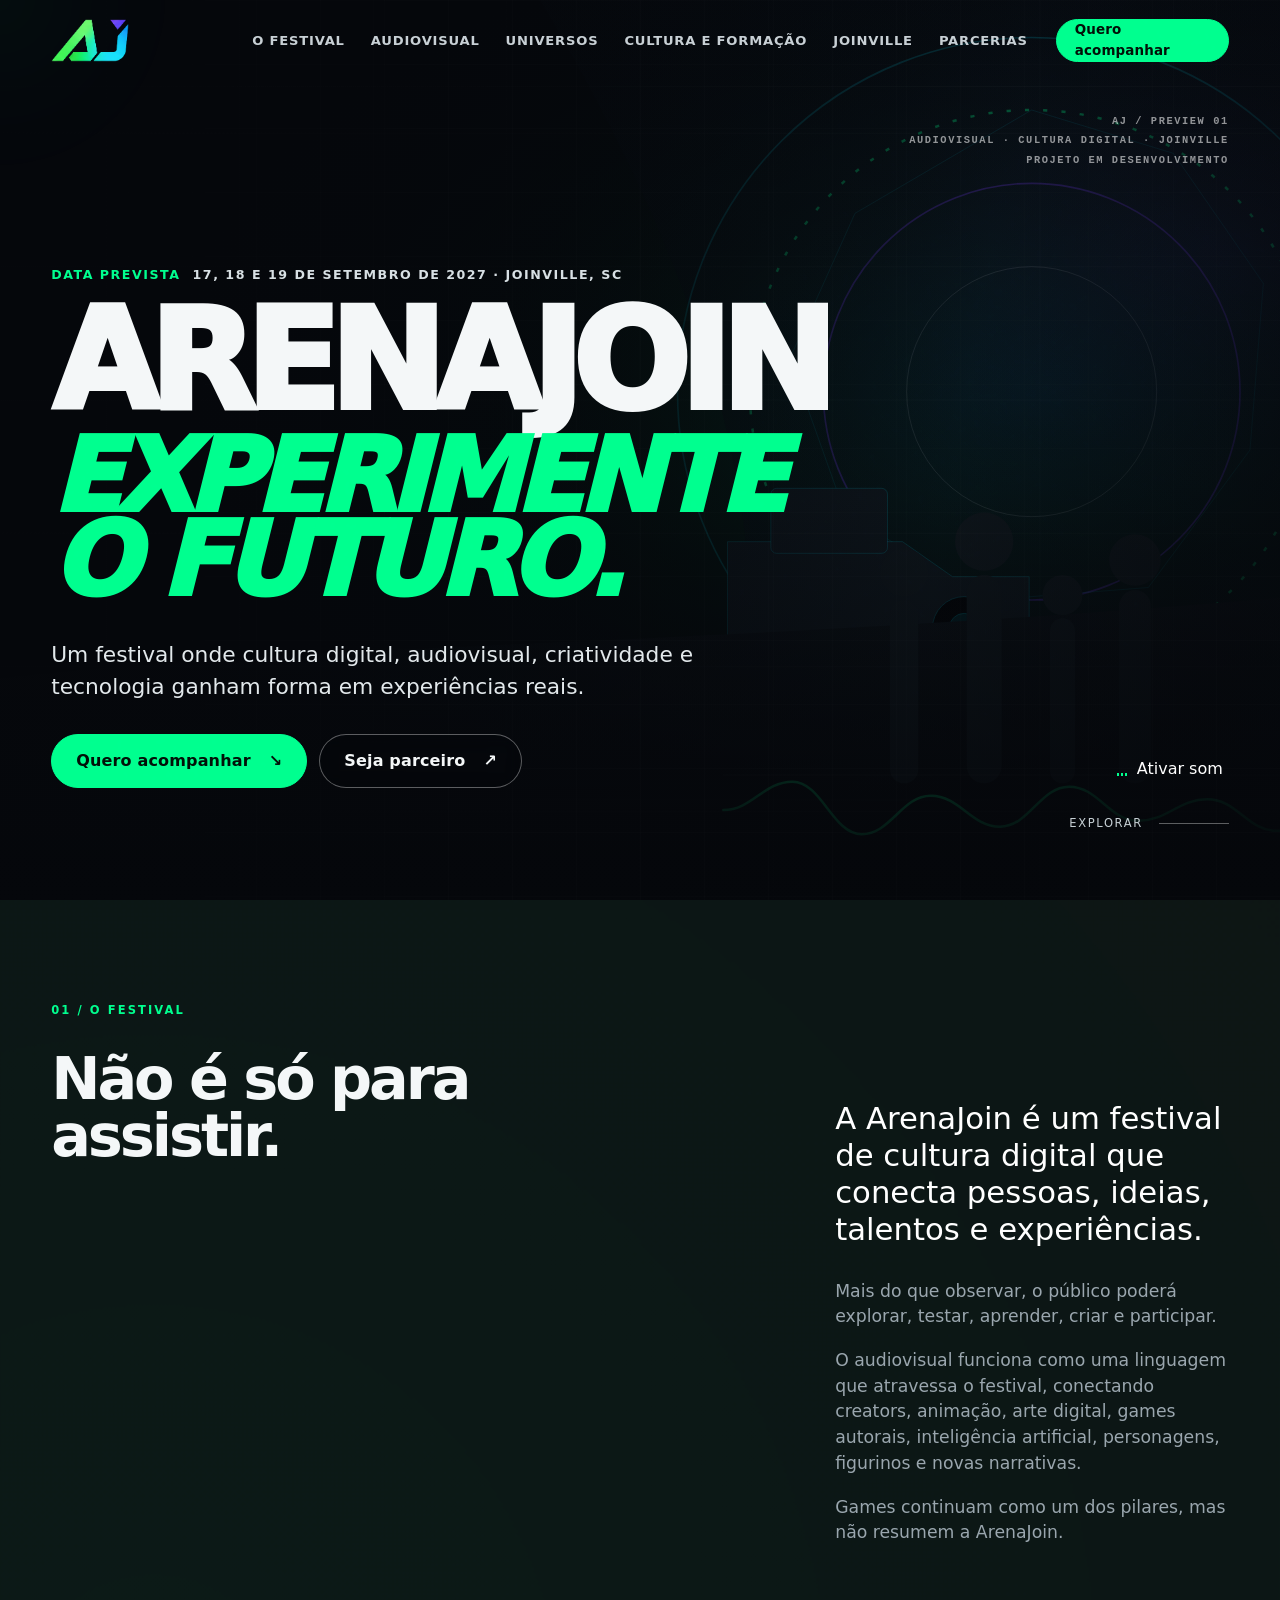
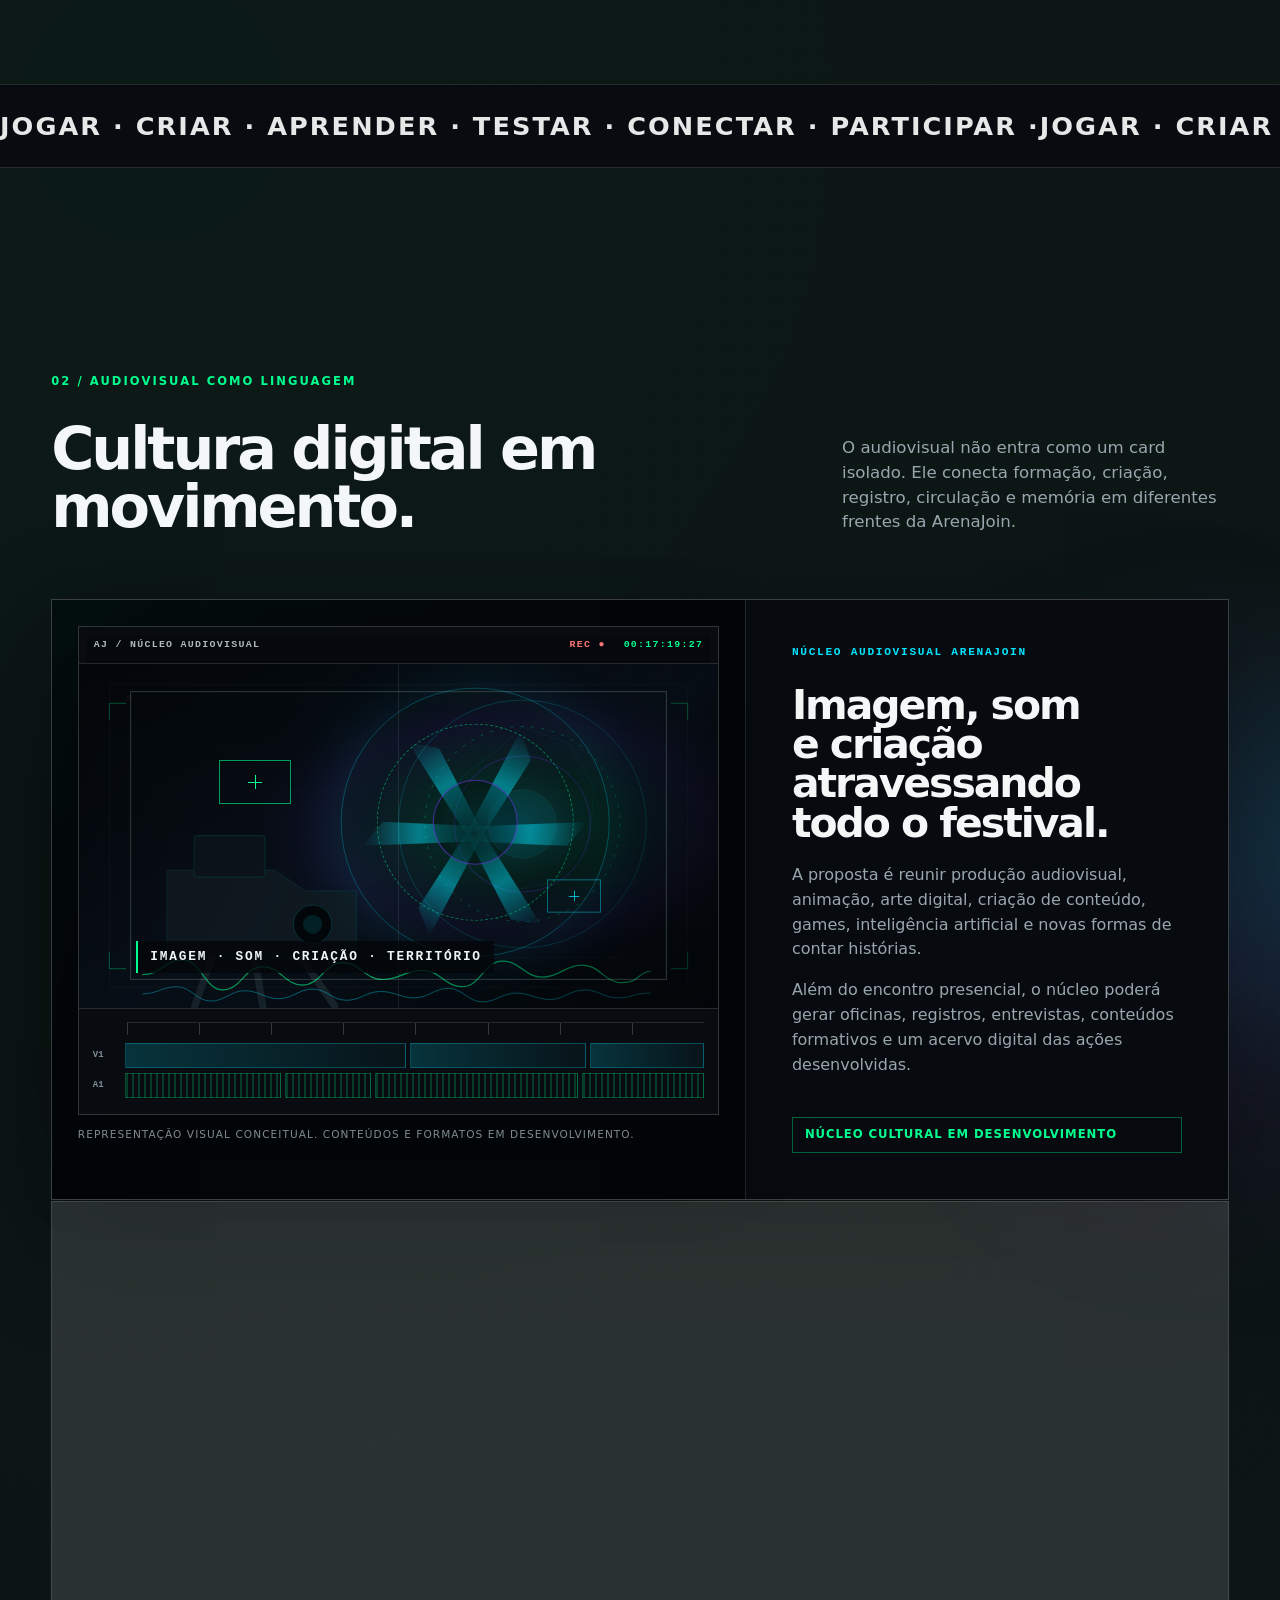
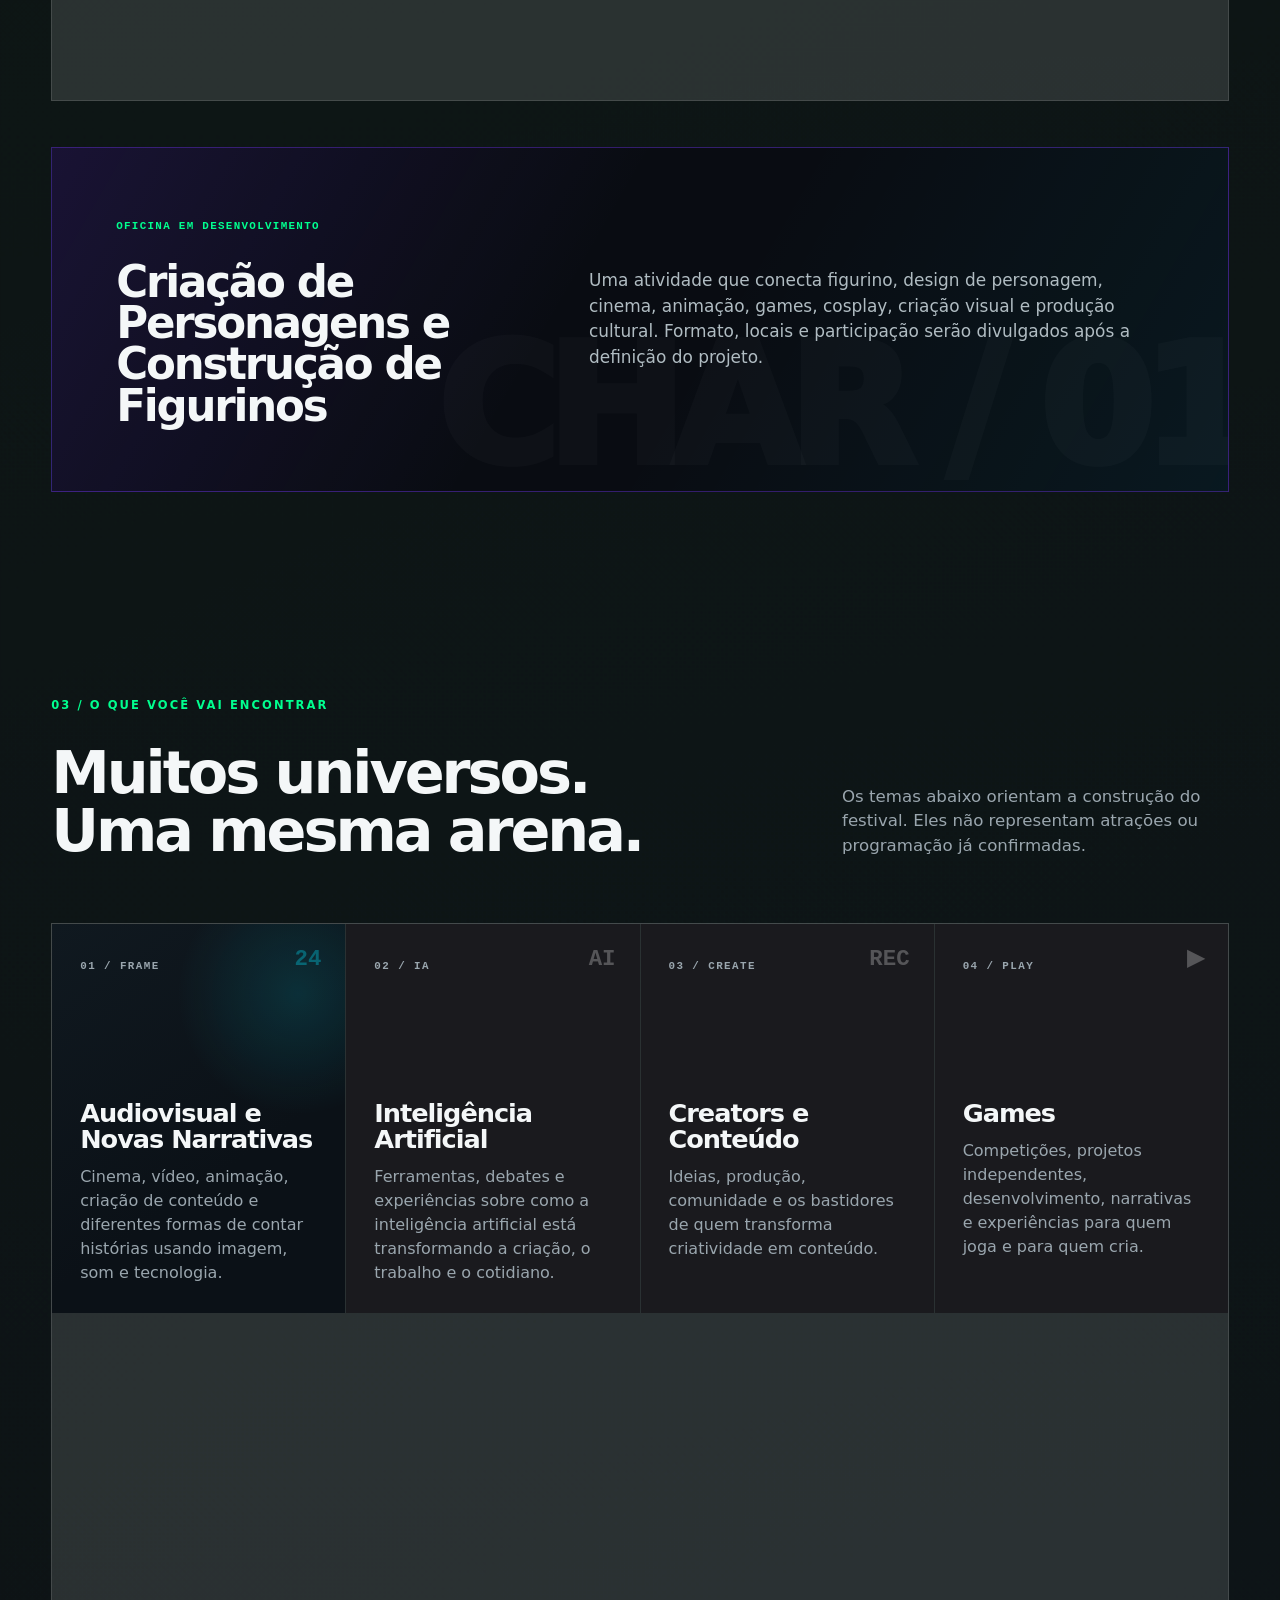
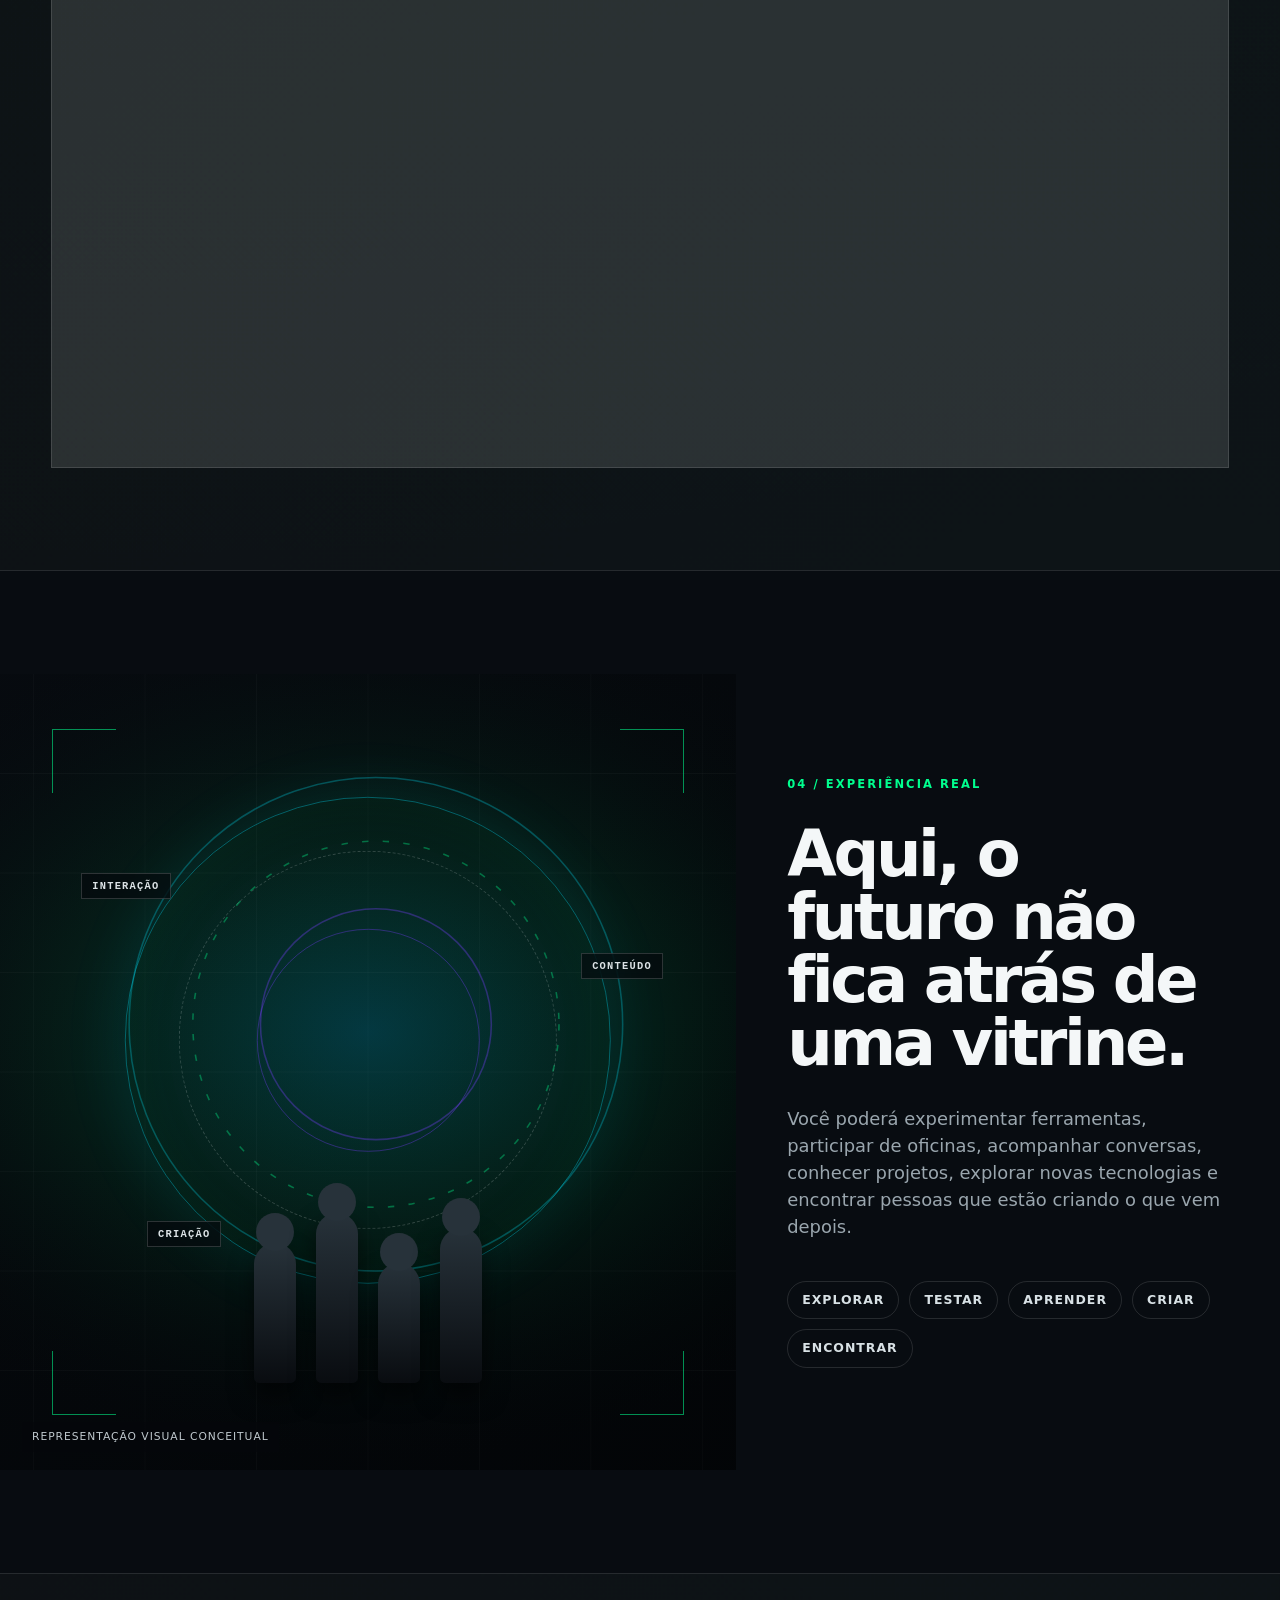
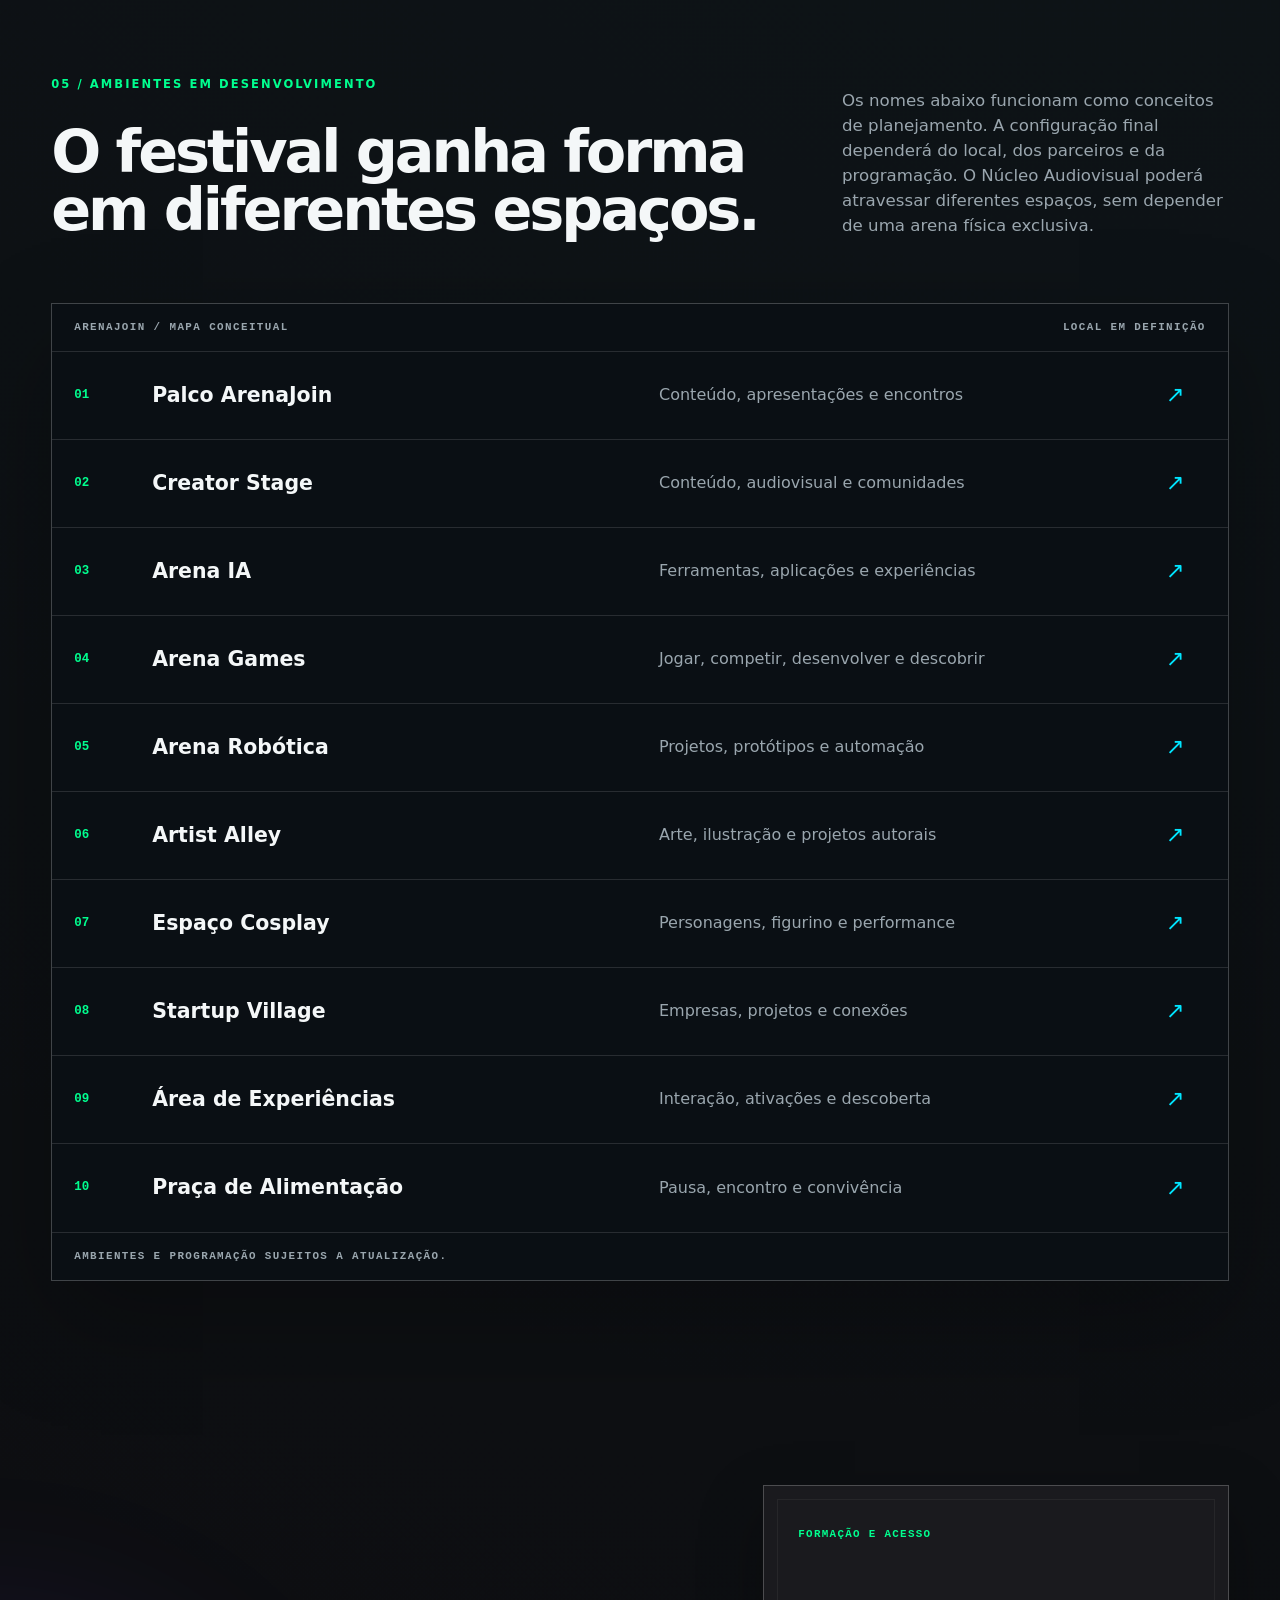
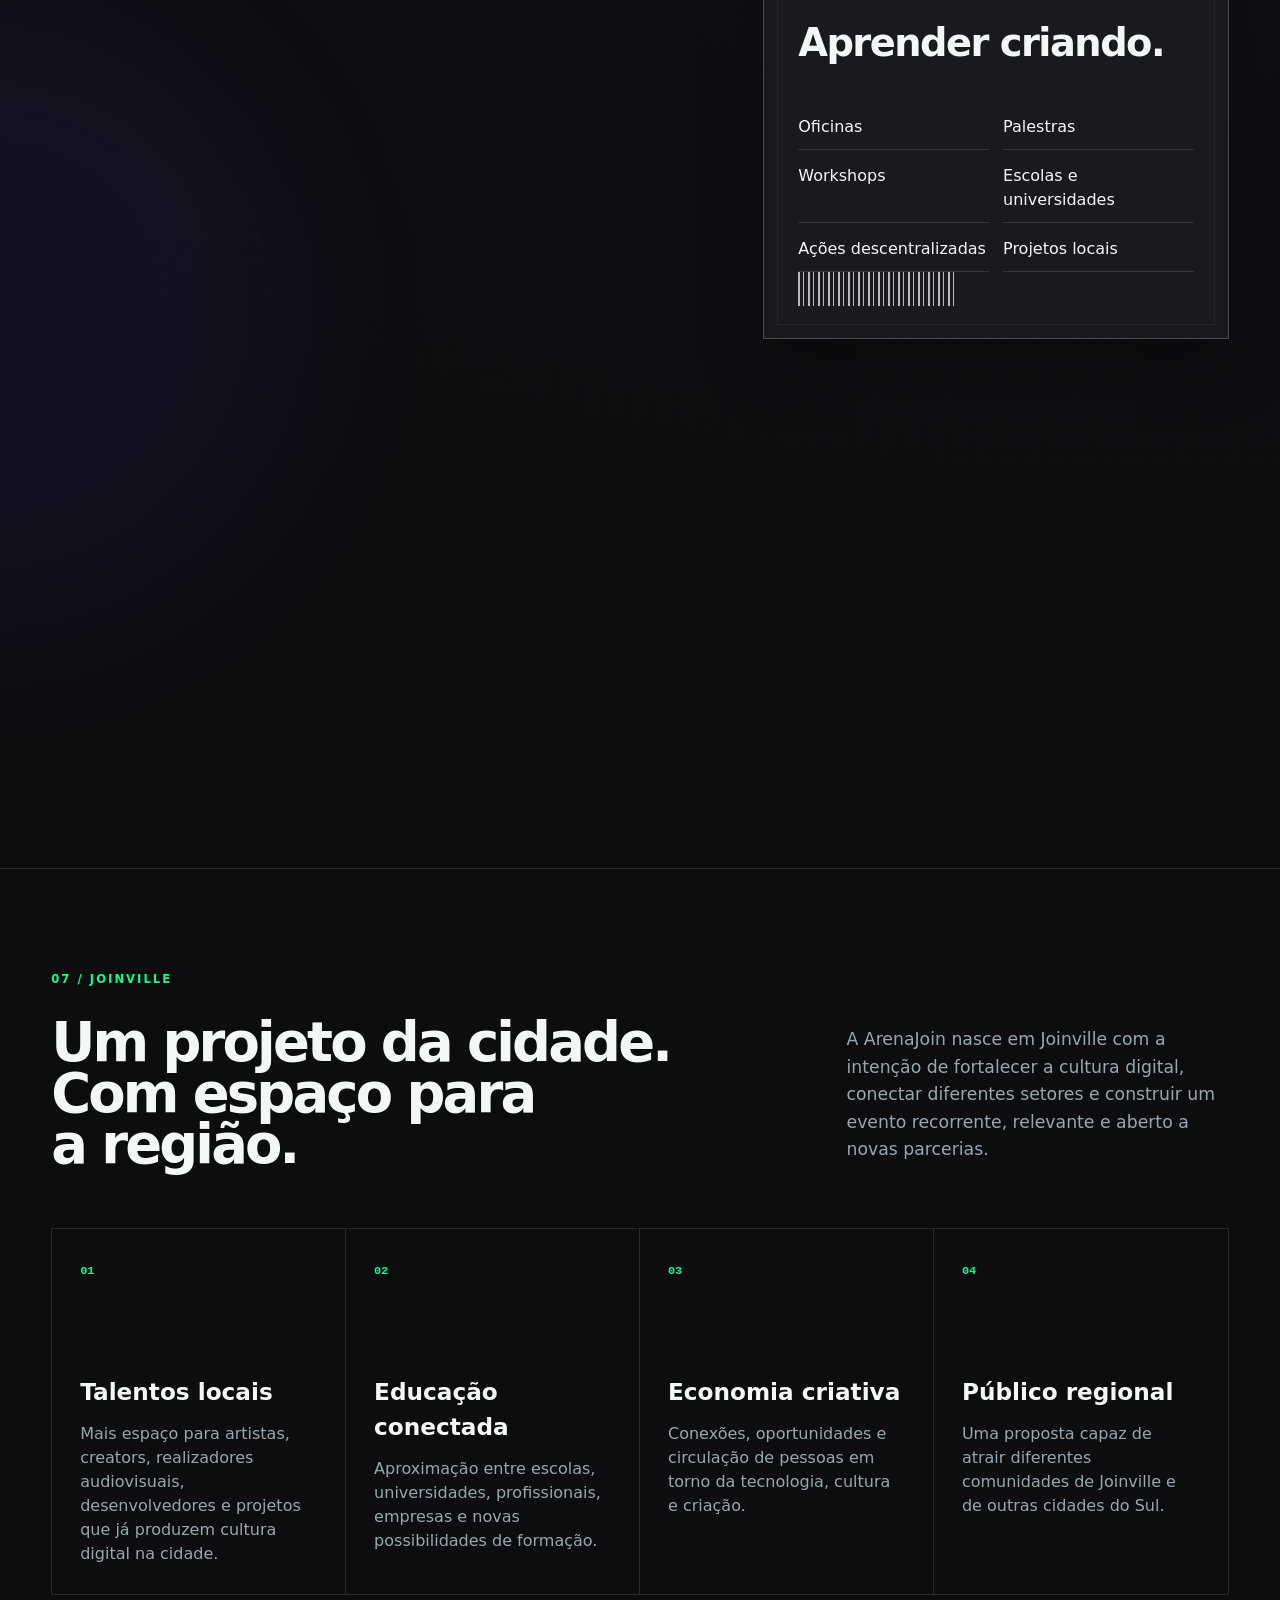
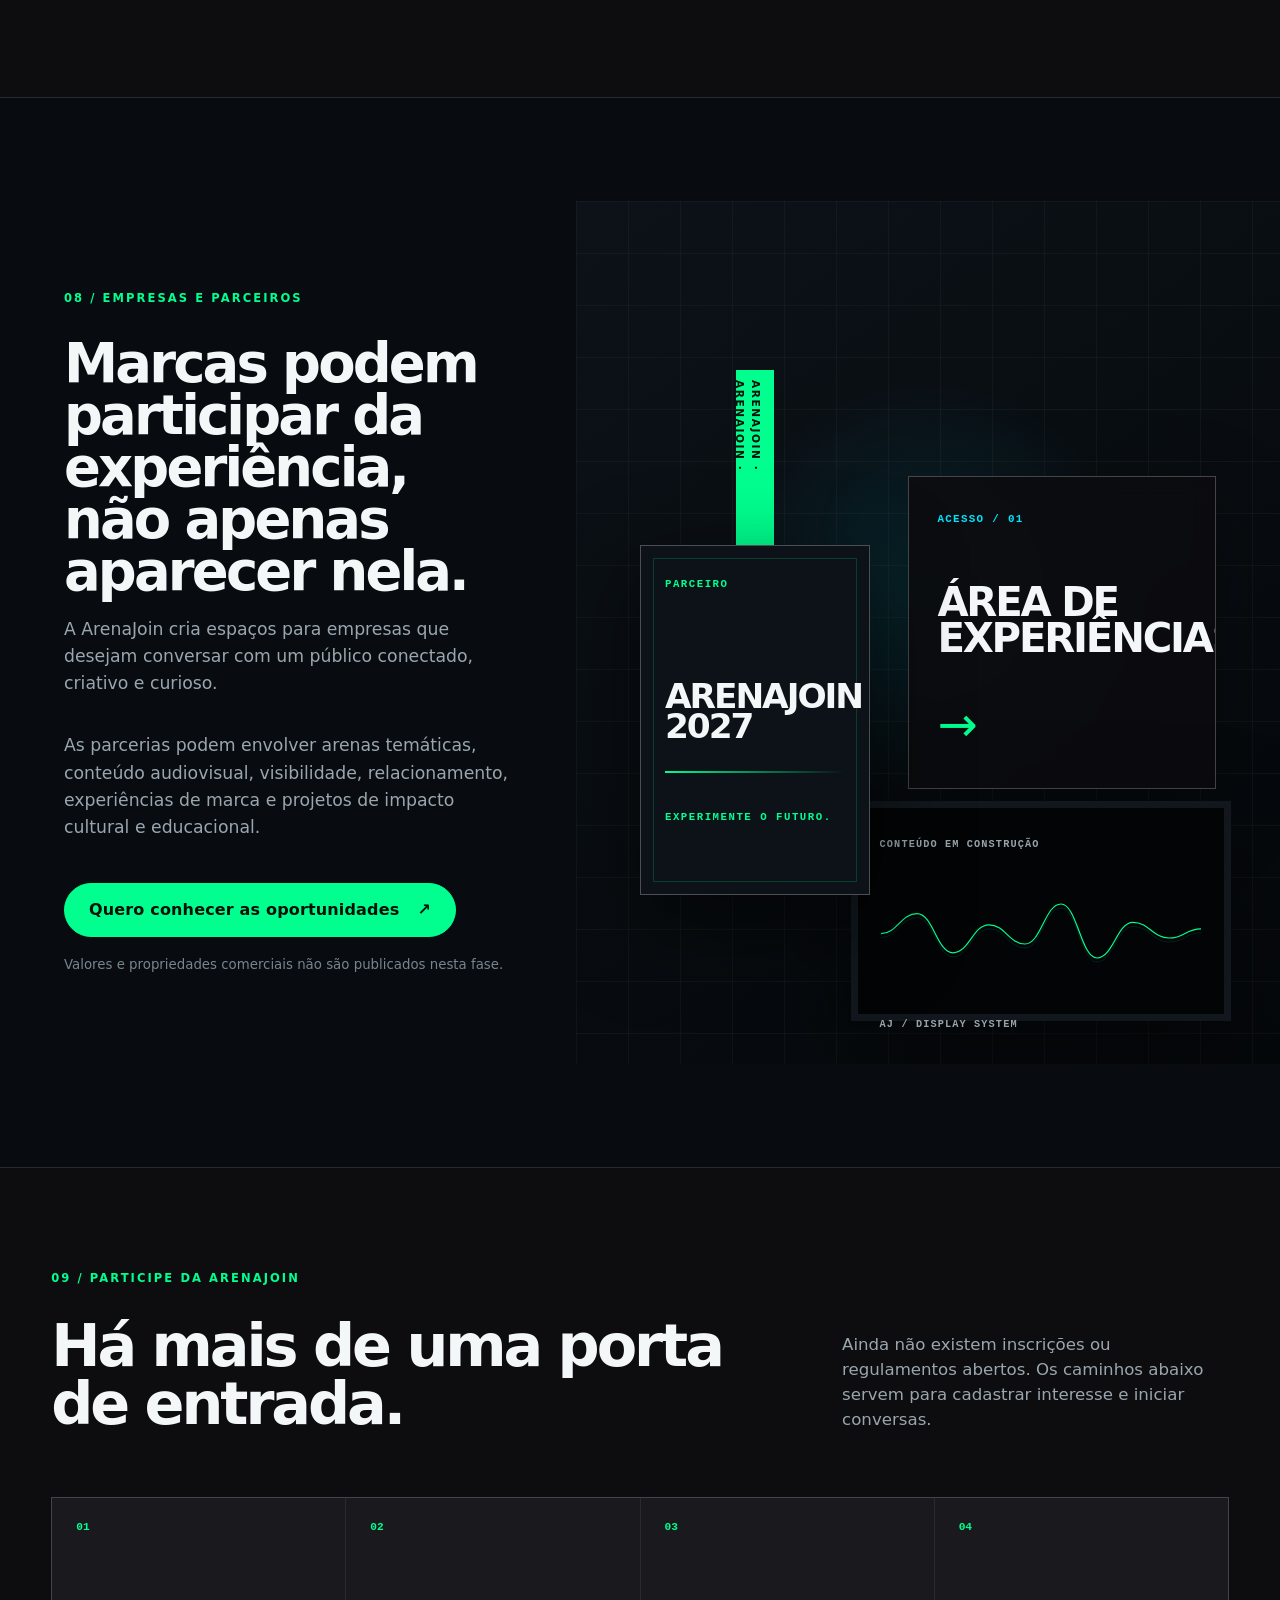
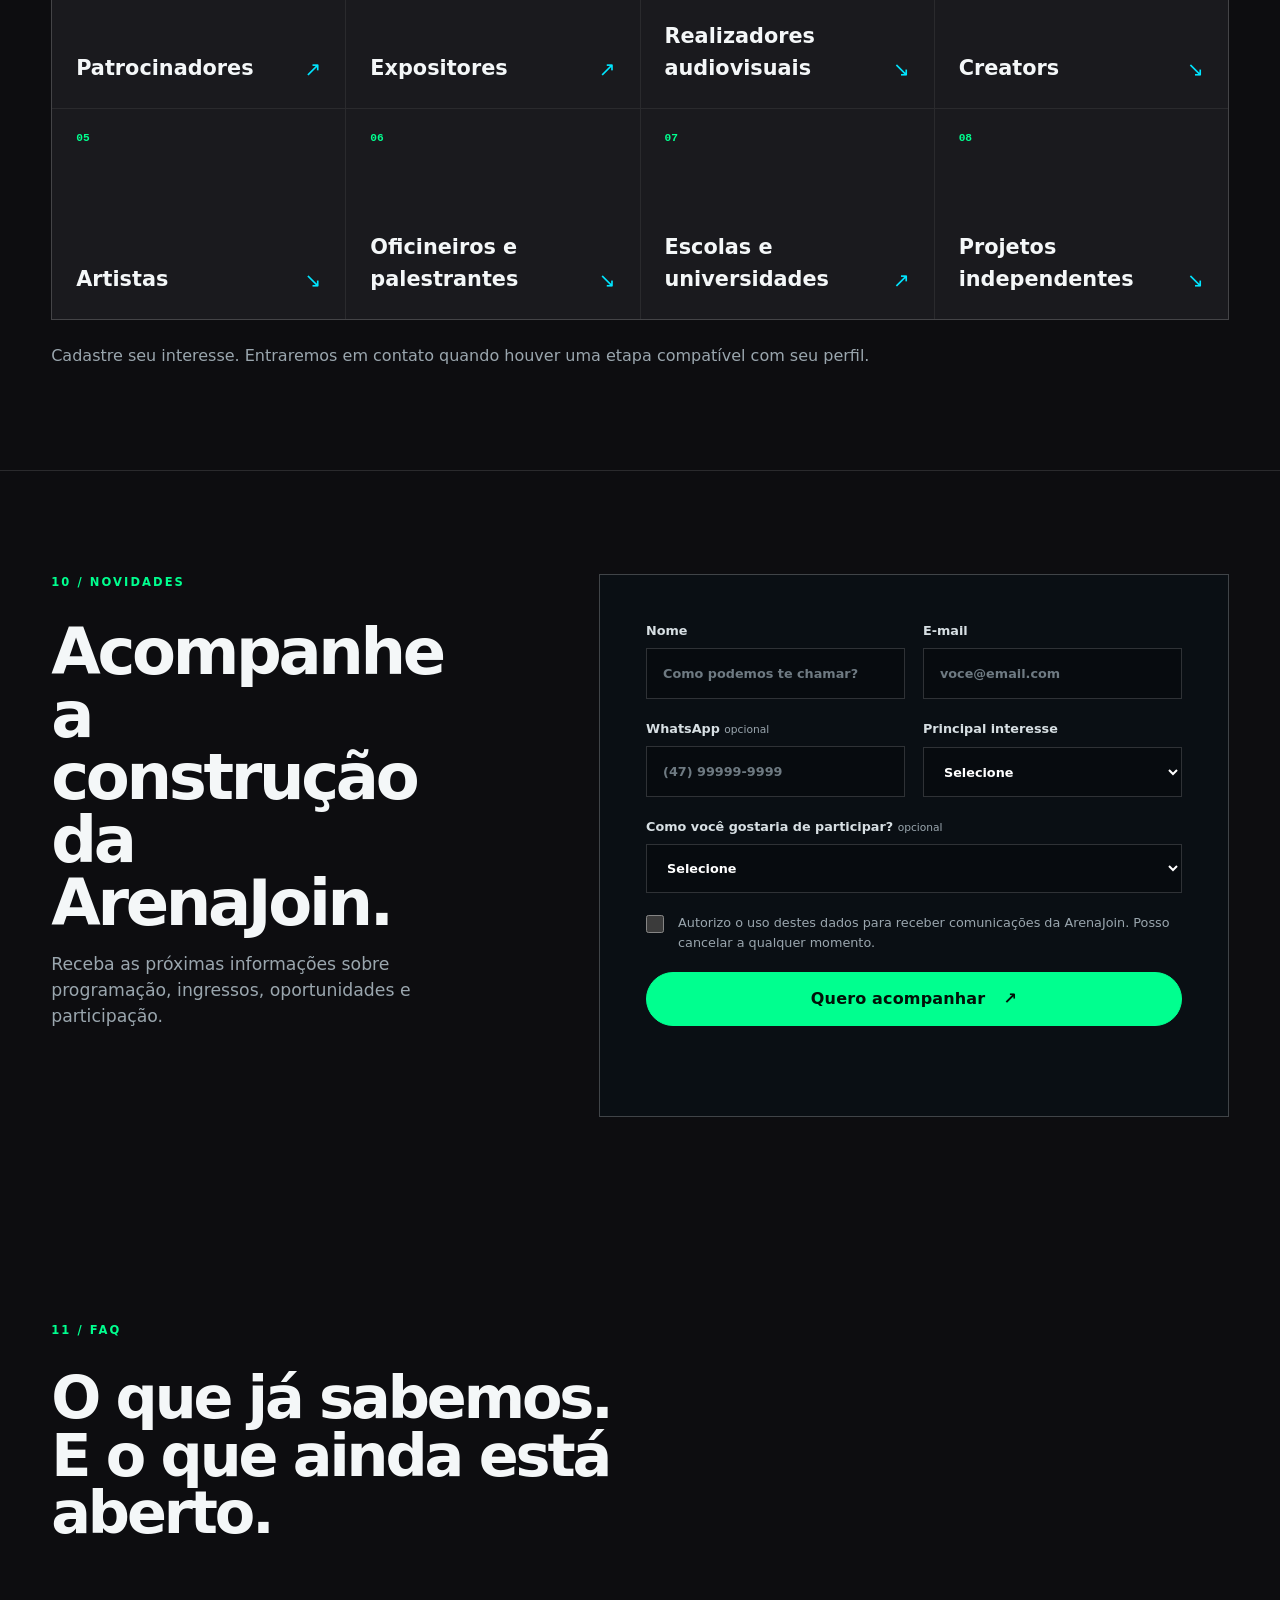
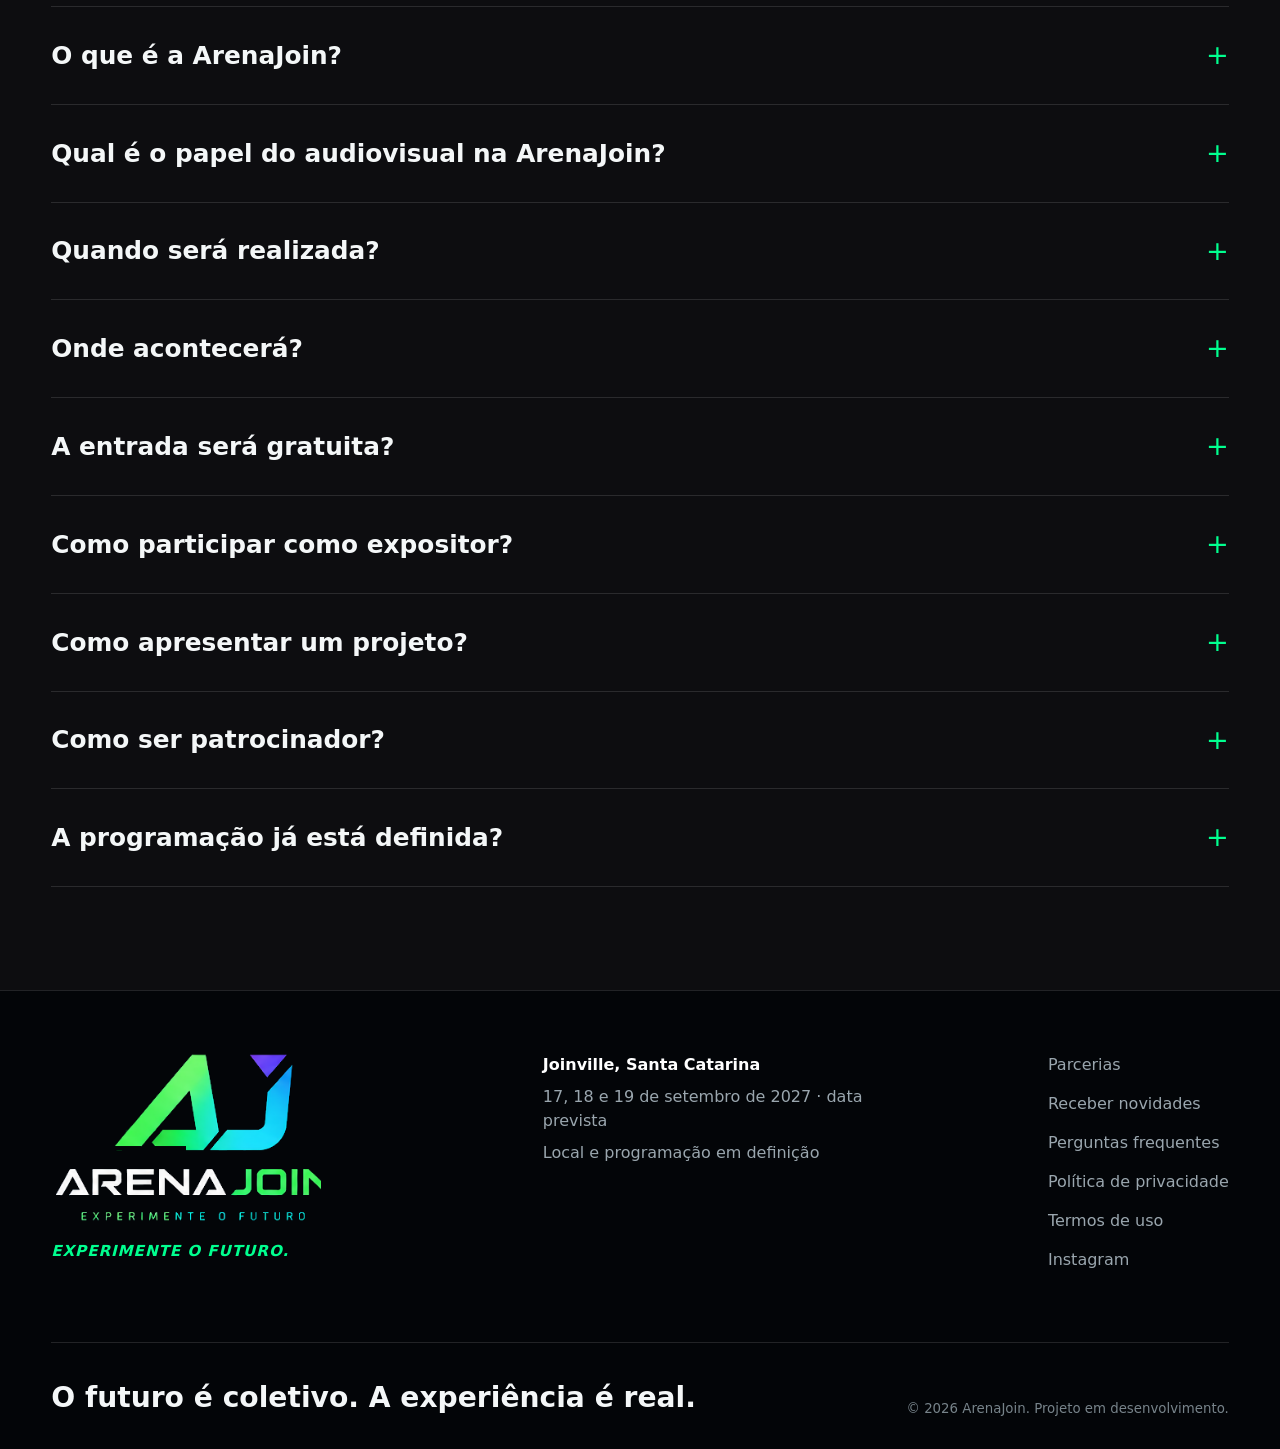
==== index.html @ 499eef9b "Add files via upload" ====
<!doctype html>
<html lang="pt-BR" class="no-js">
<head>
  <meta charset="utf-8" />
  <meta name="viewport" content="width=device-width, initial-scale=1" />
  <meta name="theme-color" content="#05070b" />
  <meta name="color-scheme" content="dark" />
  <meta name="robots" content="index,follow,max-image-preview:large" />

  <title>ArenaJoin 2027 | Cultura digital e audiovisual em Joinville</title>
  <meta name="description" content="ArenaJoin: festival de cultura digital e audiovisual em desenvolvimento para setembro de 2027, em Joinville. Criação, tecnologia, games, creators, formação e experiências reais." />
  <meta name="keywords" content="ArenaJoin, Arena Joinville, festival de tecnologia Joinville, festival de cultura digital, evento de games Joinville, inteligência artificial Joinville, evento de creators, audiovisual Joinville, cosplay Joinville, inovação Joinville, eventos 2027 Joinville" />
  <link rel="canonical" href="https://arenajoin.com.br/" />

  <meta property="og:type" content="website" />
  <meta property="og:locale" content="pt_BR" />
  <meta property="og:title" content="ArenaJoin 2027 | Experimente o futuro." />
  <meta property="og:description" content="Um festival onde cultura digital, audiovisual, criatividade e tecnologia ganham forma em experiências reais. Primeira edição em desenvolvimento para Joinville." />
  <meta property="og:url" content="https://arenajoin.com.br/" />
  <meta property="og:image" content="https://arenajoin.com.br/assets/og-image.svg" />
  <meta property="og:image:alt" content="ArenaJoin. Experimente o futuro." />
  <meta name="twitter:card" content="summary_large_image" />

  <link rel="icon" href="assets/simbolo-aj.png" type="image/svg+xml" />
  <link rel="manifest" href="manifest.webmanifest" />
  <link rel="preload" href="assets/hero-poster.svg" as="image" type="image/svg+xml" />
  <link rel="stylesheet" href="styles.css" />

  <script type="application/ld+json">
  {
    "@context": "https://schema.org",
    "@type": "WebSite",
    "name": "ArenaJoin",
    "url": "https://arenajoin.com.br/",
    "description": "Festival de cultura digital e audiovisual em desenvolvimento para Joinville, Santa Catarina.",
    "inLanguage": "pt-BR"
  }
  </script>
</head>
<body>
  <a class="skip-link" href="#conteudo">Pular para o conteúdo</a>
  <div class="page-progress" aria-hidden="true"><span></span></div>
  <div class="site-grain" aria-hidden="true"></div>
  <div class="cursor-light" aria-hidden="true"></div>

  <header class="site-header" id="topo">
    <a class="brand" href="#inicio" aria-label="ArenaJoin, início">
      <img src="assets/simbolo-aj-transparent.png" width="78" height="48" alt="ArenaJoin" />
    </a>

    <button class="menu-toggle" type="button" aria-expanded="false" aria-controls="menu-principal">
      <span class="sr-only">Abrir menu</span>
      <i></i><i></i>
    </button>

    <nav class="main-nav" id="menu-principal" aria-label="Navegação principal">
      <a href="#festival">O festival</a>
      <a href="#audiovisual">Audiovisual</a>
      <a href="#universos">Universos</a>
      <a href="#cultura">Cultura e formação</a>
      <a href="#impacto">Joinville</a>
      <a href="#parcerias">Parcerias</a>
    </nav>

    <a class="button button--compact header-cta" href="#novidades">Quero acompanhar</a>
  </header>

  <main id="conteudo">
    <section class="hero" id="inicio" aria-labelledby="hero-title">
      <div class="hero-media" aria-hidden="true">
        <video class="hero-video" muted loop playsinline preload="metadata" poster="assets/hero-poster.svg" data-optional-media>
          <source src="assets/media/hero-loop.webm" type="video/webm" />
          <source src="assets/media/hero-loop.mp4" type="video/mp4" />
        </video>
        <div class="hero-fallback"></div>
        <div class="hero-shade"></div>
        <div class="hero-lines"></div>
      </div>

      <div class="hero-ui" aria-hidden="true">
        <span>AJ / PREVIEW 01</span>
        <span>AUDIOVISUAL · CULTURA DIGITAL · JOINVILLE</span>
        <span>PROJETO EM DESENVOLVIMENTO</span>
      </div>

      <div class="hero-content">
        <p class="eyebrow reveal"><span>Data prevista</span> 17, 18 e 19 de setembro de 2027 · Joinville, SC</p>
        <h1 id="hero-title" class="hero-title reveal">
          <span class="hero-name">ArenaJoin</span>
          <span class="hero-claim">Experimente<br />o futuro.</span>
        </h1>
        <p class="hero-lead reveal">Um festival onde cultura digital, audiovisual, criatividade e tecnologia ganham forma em experiências reais.</p>
        <div class="hero-actions reveal">
          <a class="button" href="#novidades">Quero acompanhar <span aria-hidden="true">↘</span></a>
          <a class="button button--ghost" href="#parcerias">Seja parceiro <span aria-hidden="true">↗</span></a>
        </div>
        <p class="status-note reveal"><i></i> Primeira edição em estruturação. Local e programação ainda não confirmados.</p>
      </div>

      <button class="sound-control" type="button" aria-pressed="false" hidden>
        <span class="sound-bars" aria-hidden="true"><i></i><i></i><i></i></span>
        <span class="sound-label">Ativar som</span>
      </button>

      <a class="scroll-cue" href="#festival"><span>Explorar</span><i></i></a>
    </section>

    <section class="manifesto section" id="festival">
      <div class="section-index reveal">01 / O FESTIVAL</div>
      <div class="manifesto-grid">
        <h2 class="display-title reveal">Não é só para assistir.</h2>
        <div class="manifesto-copy reveal">
          <p class="lead">A ArenaJoin é um festival de cultura digital que conecta pessoas, ideias, talentos e experiências.</p>
          <p>Mais do que observar, o público poderá explorar, testar, aprender, criar e participar.</p>
          <p>O audiovisual funciona como uma linguagem que atravessa o festival, conectando creators, animação, arte digital, games autorais, inteligência artificial, personagens, figurinos e novas narrativas.</p>
          <p>Games continuam como um dos pilares, mas não resumem a ArenaJoin.</p>
        </div>
      </div>
      <div class="kinetic-band" aria-hidden="true">
        <div>JOGAR · CRIAR · APRENDER · TESTAR · CONECTAR · PARTICIPAR · </div>
        <div>JOGAR · CRIAR · APRENDER · TESTAR · CONECTAR · PARTICIPAR · </div>
      </div>
    </section>

    <section class="audiovisual section" id="audiovisual" aria-labelledby="audiovisual-title">
      <div class="section-heading reveal">
        <div>
          <span class="section-index">02 / AUDIOVISUAL COMO LINGUAGEM</span>
          <h2 class="display-title" id="audiovisual-title">Cultura digital em movimento.</h2>
        </div>
        <p>O audiovisual não entra como um card isolado. Ele conecta formação, criação, registro, circulação e memória em diferentes frentes da ArenaJoin.</p>
      </div>

      <div class="av-feature">
        <div class="av-stage reveal" aria-label="Representação conceitual do Núcleo Audiovisual ArenaJoin">
          <div class="av-monitor">
            <div class="av-monitor-head"><span>AJ / NÚCLEO AUDIOVISUAL</span><span>REC ●</span><span>00:17:19:27</span></div>
            <div class="av-monitor-frame">
              <div class="av-focus focus-a"></div><div class="av-focus focus-b"></div>
              <div class="av-aperture" aria-hidden="true"><i></i><i></i><i></i><i></i><i></i><i></i></div>
              <div class="av-subtitle">IMAGEM · SOM · CRIAÇÃO · TERRITÓRIO</div>
            </div>
            <div class="av-timeline" aria-hidden="true">
              <div class="av-time-ruler"><i></i><i></i><i></i><i></i><i></i><i></i><i></i><i></i></div>
              <div class="av-track"><span>V1</span><b></b><b></b><b></b></div>
              <div class="av-track av-track--audio"><span>A1</span><b></b><b></b><b></b><b></b></div>
            </div>
          </div>
          <small>Representação visual conceitual. Conteúdos e formatos em desenvolvimento.</small>
        </div>

        <div class="av-copy reveal">
          <span class="av-kicker">NÚCLEO AUDIOVISUAL ARENAJOIN</span>
          <h3>Imagem, som e criação atravessando todo o festival.</h3>
          <p>A proposta é reunir produção audiovisual, animação, arte digital, criação de conteúdo, games, inteligência artificial e novas formas de contar histórias.</p>
          <p>Além do encontro presencial, o núcleo poderá gerar oficinas, registros, entrevistas, conteúdos formativos e um acervo digital das ações desenvolvidas.</p>
          <div class="provisional-tag">Núcleo cultural em desenvolvimento</div>
        </div>
      </div>

      <div class="av-pillars" role="list">
        <article class="av-pillar reveal" role="listitem"><span>01 / FRAME</span><h3>Imagem e som</h3><p>Roteiro, captação, edição, direção, som e diferentes linguagens de produção.</p></article>
        <article class="av-pillar reveal" role="listitem"><span>02 / MOTION</span><h3>Animação e arte digital</h3><p>Ilustração, movimento, design e criação visual aplicada a telas e experiências.</p></article>
        <article class="av-pillar reveal" role="listitem"><span>03 / STORY</span><h3>Games e narrativas</h3><p>Projetos autorais, construção de mundos, personagens e histórias interativas.</p></article>
        <article class="av-pillar reveal" role="listitem"><span>04 / GENERATE</span><h3>IA aplicada à criação</h3><p>Ferramentas, processos e debates sobre inteligência artificial na produção cultural.</p></article>
        <article class="av-pillar reveal" role="listitem"><span>05 / CHARACTER</span><h3>Personagens e figurinos</h3><p>Design de personagem, cinema, animação, games, cosplay e construção visual.</p></article>
        <article class="av-pillar reveal" role="listitem"><span>06 / ARCHIVE</span><h3>Registro e acervo</h3><p>Documentação das atividades e produção de conteúdo para ampliar o alcance do projeto.</p></article>
      </div>

      <article class="av-workshop reveal">
        <div>
          <span class="physical-label">OFICINA EM DESENVOLVIMENTO</span>
          <h3>Criação de Personagens e Construção de Figurinos</h3>
        </div>
        <p>Uma atividade que conecta figurino, design de personagem, cinema, animação, games, cosplay, criação visual e produção cultural. Formato, locais e participação serão divulgados após a definição do projeto.</p>
        <span class="av-workshop-code" aria-hidden="true">CHAR / 01</span>
      </article>
    </section>

    <section class="universes section" id="universos">
      <div class="section-heading reveal">
        <div>
          <span class="section-index">03 / O QUE VOCÊ VAI ENCONTRAR</span>
          <h2 class="display-title">Muitos universos.<br />Uma mesma arena.</h2>
        </div>
        <p>Os temas abaixo orientam a construção do festival. Eles não representam atrações ou programação já confirmadas.</p>
      </div>

      <div class="universe-grid" role="list">
        <article class="universe-card universe-card--featured reveal" role="listitem" data-accent="cyan">
          <span class="card-code">01 / FRAME</span><i class="card-mark" aria-hidden="true">24</i>
          <h3>Audiovisual e Novas Narrativas</h3>
          <p>Cinema, vídeo, animação, criação de conteúdo e diferentes formas de contar histórias usando imagem, som e tecnologia.</p>
        </article>
        <article class="universe-card reveal" role="listitem" data-accent="green">
          <span class="card-code">02 / IA</span><i class="card-mark" aria-hidden="true">AI</i>
          <h3>Inteligência Artificial</h3>
          <p>Ferramentas, debates e experiências sobre como a inteligência artificial está transformando a criação, o trabalho e o cotidiano.</p>
        </article>
        <article class="universe-card reveal" role="listitem" data-accent="purple">
          <span class="card-code">03 / CREATE</span><i class="card-mark" aria-hidden="true">REC</i>
          <h3>Creators e Conteúdo</h3>
          <p>Ideias, produção, comunidade e os bastidores de quem transforma criatividade em conteúdo.</p>
        </article>
        <article class="universe-card reveal" role="listitem" data-accent="cyan">
          <span class="card-code">04 / PLAY</span><i class="card-mark" aria-hidden="true">▶</i>
          <h3>Games</h3>
          <p>Competições, projetos independentes, desenvolvimento, narrativas e experiências para quem joga e para quem cria.</p>
        </article>
        <article class="universe-card reveal" role="listitem" data-accent="purple">
          <span class="card-code">05 / PIXEL</span><i class="card-mark" aria-hidden="true">PX</i>
          <h3>Arte Digital</h3>
          <p>Ilustração, animação, design, instalações e expressões que nascem entre arte e tecnologia.</p>
        </article>
        <article class="universe-card reveal" role="listitem" data-accent="green">
          <span class="card-code">06 / BUILD</span><i class="card-mark" aria-hidden="true">RX</i>
          <h3>Robótica</h3>
          <p>Projetos, protótipos, automação e soluções que aproximam tecnologia, engenharia e criatividade.</p>
        </article>
        <article class="universe-card reveal" role="listitem" data-accent="purple">
          <span class="card-code">07 / CHARACTER</span><i class="card-mark" aria-hidden="true">CX</i>
          <h3>Cosplay e Personagens</h3>
          <p>Criação de personagens, figurino, performance e comunidades que transformam referências em presença.</p>
        </article>
        <article class="universe-card reveal" role="listitem" data-accent="cyan">
          <span class="card-code">08 / TOUCH</span><i class="card-mark" aria-hidden="true">◎</i>
          <h3>Experiências Interativas</h3>
          <p>Ativações e interfaces pensadas para tocar, testar, movimentar e participar.</p>
        </article>
        <article class="universe-card reveal" role="listitem" data-accent="white">
          <span class="card-code">09 / NEXT</span><i class="card-mark" aria-hidden="true">↑</i>
          <h3>Educação e Carreiras</h3>
          <p>Conteúdo, formação, cursos e conexões para compreender novas profissões e possibilidades.</p>
        </article>
        <article class="universe-card reveal" role="listitem" data-accent="green">
          <span class="card-code">10 / VENTURE</span><i class="card-mark" aria-hidden="true">+</i>
          <h3>Startups e Negócios</h3>
          <p>Projetos, empresas e oportunidades para aproximar quem cria de quem pode ajudar a construir.</p>
        </article>
      </div>
    </section>

    <section class="participation section section--bleed" id="experiencia">
      <div class="experience-media reveal" aria-label="Representação visual conceitual de uma experiência interativa da ArenaJoin">
        <video muted loop playsinline preload="none" poster="assets/experience-poster.svg" data-optional-media>
          <source src="assets/media/experience-loop.webm" type="video/webm" />
          <source src="assets/media/experience-loop.mp4" type="video/mp4" />
        </video>
        <div class="experience-fallback" aria-hidden="true">
          <span class="frame-corner corner-a"></span><span class="frame-corner corner-b"></span>
          <span class="frame-corner corner-c"></span><span class="frame-corner corner-d"></span>
          <div class="experience-orbit"></div>
          <div class="experience-people"><i></i><i></i><i></i><i></i></div>
          <span class="experience-tag tag-a">INTERAÇÃO</span>
          <span class="experience-tag tag-b">CONTEÚDO</span>
          <span class="experience-tag tag-c">CRIAÇÃO</span>
        </div>
        <small>Representação visual conceitual</small>
      </div>
      <div class="experience-copy reveal">
        <span class="section-index">04 / EXPERIÊNCIA REAL</span>
        <h2 class="display-title">Aqui, o futuro não fica atrás de uma vitrine.</h2>
        <p>Você poderá experimentar ferramentas, participar de oficinas, acompanhar conversas, conhecer projetos, explorar novas tecnologias e encontrar pessoas que estão criando o que vem depois.</p>
        <ul class="action-list">
          <li>Explorar</li><li>Testar</li><li>Aprender</li><li>Criar</li><li>Encontrar</li>
        </ul>
      </div>
    </section>

    <section class="environments section" id="ambientes">
      <div class="section-heading reveal">
        <div>
          <span class="section-index">05 / AMBIENTES EM DESENVOLVIMENTO</span>
          <h2 class="display-title">O festival ganha forma em diferentes espaços.</h2>
        </div>
        <p>Os nomes abaixo funcionam como conceitos de planejamento. A configuração final dependerá do local, dos parceiros e da programação. O Núcleo Audiovisual poderá atravessar diferentes espaços, sem depender de uma arena física exclusiva.</p>
      </div>

      <div class="wayfinding-board reveal">
        <div class="board-head">
          <span>ARENAJOIN / MAPA CONCEITUAL</span>
          <span>LOCAL EM DEFINIÇÃO</span>
        </div>
        <div class="board-list">
          <div><em>01</em><b>Palco ArenaJoin</b><span>Conteúdo, apresentações e encontros</span><i>↗</i></div>
          <div><em>02</em><b>Creator Stage</b><span>Conteúdo, audiovisual e comunidades</span><i>↗</i></div>
          <div><em>03</em><b>Arena IA</b><span>Ferramentas, aplicações e experiências</span><i>↗</i></div>
          <div><em>04</em><b>Arena Games</b><span>Jogar, competir, desenvolver e descobrir</span><i>↗</i></div>
          <div><em>05</em><b>Arena Robótica</b><span>Projetos, protótipos e automação</span><i>↗</i></div>
          <div><em>06</em><b>Artist Alley</b><span>Arte, ilustração e projetos autorais</span><i>↗</i></div>
          <div><em>07</em><b>Espaço Cosplay</b><span>Personagens, figurino e performance</span><i>↗</i></div>
          <div><em>08</em><b>Startup Village</b><span>Empresas, projetos e conexões</span><i>↗</i></div>
          <div><em>09</em><b>Área de Experiências</b><span>Interação, ativações e descoberta</span><i>↗</i></div>
          <div><em>10</em><b>Praça de Alimentação</b><span>Pausa, encontro e convivência</span><i>↗</i></div>
        </div>
        <div class="board-foot">Ambientes e programação sujeitos a atualização.</div>
      </div>
    </section>

    <section class="culture section" id="cultura">
      <div class="culture-grid">
        <div class="culture-copy reveal">
          <span class="section-index">06 / CULTURA, FORMAÇÃO E TERRITÓRIO</span>
          <h2 class="display-title">Criação que circula pela cidade.</h2>
          <p class="lead">A experiência não precisa começar nem terminar no evento principal.</p>
          <p>A ArenaJoin pretende aproximar estudantes, artistas, creators e comunidades de ferramentas de produção audiovisual, arte digital, games, figurino e novas tecnologias.</p>
          <p>O projeto considera atividades formativas em diferentes regiões de Joinville, participação de escolas e universidades, acessibilidade e produção de acervo digital. Locais, formatos e ações dependerão da viabilização cultural e institucional.</p>
          <div class="provisional-tag">Ações e contrapartidas em desenvolvimento</div>
        </div>
        <div class="culture-cards">
          <article class="physical-card reveal">
            <span class="physical-label">FORMAÇÃO E ACESSO</span>
            <h3>Aprender criando.</h3>
            <ul>
              <li>Oficinas</li><li>Palestras</li><li>Workshops</li><li>Escolas e universidades</li><li>Ações descentralizadas</li><li>Projetos locais</li>
            </ul>
            <div class="card-barcode" aria-hidden="true"></div>
          </article>
          <article class="physical-card physical-card--secondary reveal">
            <span class="physical-label">MEMÓRIA E CONTINUIDADE</span>
            <h3>Conteúdo que permanece.</h3>
            <p>Registros, entrevistas, materiais formativos e conteúdos digitais poderão ampliar o acesso às ações além dos dias do festival.</p>
            <small>Formatos sujeitos à construção, acessibilidade e viabilidade do projeto.</small>
          </article>
        </div>
      </div>
    </section>

    <section class="impact section" id="impacto">
      <div class="impact-intro reveal">
        <span class="section-index">07 / JOINVILLE</span>
        <h2 class="display-title">Um projeto da cidade.<br />Com espaço para a região.</h2>
        <p>A ArenaJoin nasce em Joinville com a intenção de fortalecer a cultura digital, conectar diferentes setores e construir um evento recorrente, relevante e aberto a novas parcerias.</p>
      </div>
      <div class="impact-grid">
        <article class="impact-item reveal"><span>01</span><h3>Talentos locais</h3><p>Mais espaço para artistas, creators, realizadores audiovisuais, desenvolvedores e projetos que já produzem cultura digital na cidade.</p></article>
        <article class="impact-item reveal"><span>02</span><h3>Educação conectada</h3><p>Aproximação entre escolas, universidades, profissionais, empresas e novas possibilidades de formação.</p></article>
        <article class="impact-item reveal"><span>03</span><h3>Economia criativa</h3><p>Conexões, oportunidades e circulação de pessoas em torno da tecnologia, cultura e criação.</p></article>
        <article class="impact-item reveal"><span>04</span><h3>Público regional</h3><p>Uma proposta capaz de atrair diferentes comunidades de Joinville e de outras cidades do Sul.</p></article>
      </div>
    </section>

    <section class="partners section section--bleed" id="parcerias">
      <div class="partner-copy reveal">
        <span class="section-index">08 / EMPRESAS E PARCEIROS</span>
        <h2 class="display-title">Marcas podem participar da experiência, não apenas aparecer nela.</h2>
        <p>A ArenaJoin cria espaços para empresas que desejam conversar com um público conectado, criativo e curioso.</p>
        <p>As parcerias podem envolver arenas temáticas, conteúdo audiovisual, visibilidade, relacionamento, experiências de marca e projetos de impacto cultural e educacional.</p>
        <button class="button" type="button" data-open-dialog="partner-dialog">Quero conhecer as oportunidades <span aria-hidden="true">↗</span></button>
        <small>Valores e propriedades comerciais não são publicados nesta fase.</small>
      </div>

      <div class="partner-visual reveal" aria-label="Aplicações conceituais da identidade ArenaJoin em credencial, sinalização e tela">
        <div class="credential-mock">
          <div class="credential-lanyard">ARENAJOIN · ARENAJOIN · ARENAJOIN ·</div>
          <div class="credential-card">
            <span>PARCEIRO</span>
            <b>ARENAJOIN<br />2027</b>
            <i></i>
            <small>EXPERIMENTE O FUTURO.</small>
          </div>
        </div>
        <div class="signage-mock">
          <span>ACESSO / 01</span>
          <b>ÁREA DE<br />EXPERIÊNCIAS</b>
          <i>→</i>
        </div>
        <div class="screen-mock">
          <span>CONTEÚDO EM CONSTRUÇÃO</span>
          <div class="screen-wave"></div>
          <small>AJ / DISPLAY SYSTEM</small>
        </div>
      </div>
    </section>

    <section class="participate section" id="participe">
      <div class="section-heading reveal">
        <div>
          <span class="section-index">09 / PARTICIPE DA ARENAJOIN</span>
          <h2 class="display-title">Há mais de uma porta de entrada.</h2>
        </div>
        <p>Ainda não existem inscrições ou regulamentos abertos. Os caminhos abaixo servem para cadastrar interesse e iniciar conversas.</p>
      </div>
      <div class="participation-paths">
        <button class="path-card reveal" type="button" data-interest="Patrocínio" data-open-dialog="partner-dialog"><span>01</span><b>Patrocinadores</b><i>↗</i></button>
        <button class="path-card reveal" type="button" data-interest="Expositor" data-open-dialog="partner-dialog"><span>02</span><b>Expositores</b><i>↗</i></button>
        <button class="path-card reveal" type="button" data-interest="Audiovisual" data-scroll-interest="Audiovisual"><span>03</span><b>Realizadores audiovisuais</b><i>↘</i></button>
        <button class="path-card reveal" type="button" data-interest="Creator" data-scroll-interest="Creators e Conteúdo"><span>04</span><b>Creators</b><i>↘</i></button>
        <button class="path-card reveal" type="button" data-interest="Artista" data-scroll-interest="Arte Digital"><span>05</span><b>Artistas</b><i>↘</i></button>
        <button class="path-card reveal" type="button" data-interest="Palestrante" data-scroll-interest="Oficinas e Formação"><span>06</span><b>Oficineiros e palestrantes</b><i>↘</i></button>
        <button class="path-card reveal" type="button" data-interest="Escola ou universidade" data-open-dialog="partner-dialog"><span>07</span><b>Escolas e universidades</b><i>↗</i></button>
        <button class="path-card reveal" type="button" data-interest="Projeto independente" data-scroll-interest="Projetos independentes"><span>08</span><b>Projetos independentes</b><i>↘</i></button>
      </div>
      <p class="participate-note">Cadastre seu interesse. Entraremos em contato quando houver uma etapa compatível com seu perfil.</p>
    </section>

    <section class="newsletter section" id="novidades">
      <div class="newsletter-copy reveal">
        <span class="section-index">10 / NOVIDADES</span>
        <h2 class="display-title">Acompanhe a construção da ArenaJoin.</h2>
        <p>Receba as próximas informações sobre programação, ingressos, oportunidades e participação.</p>
      </div>
      <form class="lead-form reveal" id="lead-form" data-form-kind="publico" novalidate>
        <div class="form-row">
          <label><span>Nome</span><input type="text" name="nome" autocomplete="name" required placeholder="Como podemos te chamar?" /></label>
          <label><span>E-mail</span><input type="email" name="email" autocomplete="email" required placeholder="voce@email.com" /></label>
        </div>
        <div class="form-row">
          <label><span>WhatsApp <small>opcional</small></span><input type="tel" name="whatsapp" autocomplete="tel" inputmode="tel" placeholder="(47) 99999-9999" /></label>
          <label><span>Principal interesse</span>
            <select name="interesse" required>
              <option value="">Selecione</option>
              <option>Programação</option><option>Ingressos</option><option>Audiovisual</option><option>Cinema e vídeo</option><option>Animação</option><option>Produção de conteúdo</option><option>Arte Digital</option><option>Criação de personagens</option><option>Figurino e cosplay</option><option>Games autorais</option><option>Inteligência Artificial</option><option>Creators e Conteúdo</option><option>Oficinas e Formação</option><option>Expositor</option><option>Parcerias</option><option>Projetos independentes</option>
            </select>
          </label>
        </div>
        <label><span>Como você gostaria de participar? <small>opcional</small></span>
          <select name="forma_participacao">
            <option value="">Selecione</option><option>Receber informações</option><option>Apresentar um projeto</option><option>Ministrar uma oficina</option><option>Exibir um trabalho</option><option>Participar como creator</option><option>Participar como artista</option><option>Apoiar institucionalmente</option><option>Ainda não sei</option>
          </select>
        </label>
        <label class="checkbox-field"><input type="checkbox" name="consentimento" required /><span>Autorizo o uso destes dados para receber comunicações da ArenaJoin. Posso cancelar a qualquer momento.</span></label>
        <label class="honeypot" aria-hidden="true">Não preencher<input type="text" name="website" tabindex="-1" autocomplete="off" /></label>
        <button class="button" type="submit">Quero acompanhar <span aria-hidden="true">↗</span></button>
        <p class="form-status" role="status" aria-live="polite"></p>
      </form>
    </section>

    <section class="faq section" id="faq">
      <div class="section-heading reveal">
        <div><span class="section-index">11 / FAQ</span><h2 class="display-title">O que já sabemos.<br />E o que ainda está aberto.</h2></div>
      </div>
      <div class="faq-list">
        <details class="reveal"><summary>O que é a ArenaJoin?</summary><p>A ArenaJoin é um festival de cultura digital criado em Joinville para conectar tecnologia, criatividade, audiovisual, games, creators, educação, empresas e experiências presenciais.</p></details>
        <details class="reveal"><summary>Qual é o papel do audiovisual na ArenaJoin?</summary><p>O audiovisual é uma linguagem transversal do projeto. Ele conecta formação, criação de conteúdo, animação, arte digital, games, inteligência artificial, personagens, figurinos, registro das ações e produção de acervo. As atividades específicas ainda estão em desenvolvimento.</p></details>
        <details class="reveal"><summary>Quando será realizada?</summary><p>A primeira edição está sendo planejada provisoriamente para 17, 18 e 19 de setembro de 2027. A data será confirmada nos canais oficiais quando as etapas institucionais e operacionais estiverem concluídas.</p></details>
        <details class="reveal"><summary>Onde acontecerá?</summary><p>O evento está sendo planejado para Joinville, Santa Catarina. O local ainda está em definição. O Centreventos Cau Hansen é uma possibilidade em negociação, não uma confirmação.</p></details>
        <details class="reveal"><summary>A entrada será gratuita?</summary><p>O modelo de acesso ainda está em definição. As informações oficiais serão divulgadas neste site e nos canais da ArenaJoin.</p></details>
        <details class="reveal"><summary>Como participar como expositor?</summary><p>Cadastre seu interesse no formulário de parcerias. O contato não representa reserva de espaço ou inscrição, mas permite iniciar a conversa comercial.</p></details>
        <details class="reveal"><summary>Como apresentar um projeto?</summary><p>Use o cadastro de interesse e selecione “Projetos independentes”. Quando houver uma etapa de curadoria ou participação compatível, as regras serão divulgadas.</p></details>
        <details class="reveal"><summary>Como ser patrocinador?</summary><p>Preencha o formulário comercial. A equipe apresentará as possibilidades de parceria de acordo com o momento do projeto e o perfil da empresa.</p></details>
        <details class="reveal"><summary>A programação já está definida?</summary><p>Não. A programação está em construção. Atrações, participantes, ambientes e horários serão publicados somente após confirmação.</p></details>
      </div>
    </section>
  </main>

  <footer class="site-footer">
    <div class="footer-brand">
      <img src="assets/logo-arenajoin-transparent.png" width="248" height="52" alt="ArenaJoin" />
      <p>Experimente o futuro.</p>
    </div>
    <div class="footer-info">
      <strong>Joinville, Santa Catarina</strong>
      <span>17, 18 e 19 de setembro de 2027 · data prevista</span>
      <span>Local e programação em definição</span>
    </div>
    <nav class="footer-links" aria-label="Links institucionais">
      <a href="#parcerias">Parcerias</a>
      <a href="#novidades">Receber novidades</a>
      <a href="#faq">Perguntas frequentes</a>
      <a href="privacidade.html">Política de privacidade</a>
      <a href="termos.html">Termos de uso</a>
      <a href="#" data-placeholder-link="instagram">Instagram</a>
    </nav>
    <div class="footer-bottom">
      <p>O futuro é coletivo. A experiência é real.</p>
      <small>© <span data-current-year></span> ArenaJoin. Projeto em desenvolvimento.</small>
    </div>
  </footer>

  <dialog class="partner-dialog" id="partner-dialog" aria-labelledby="partner-dialog-title">
    <div class="dialog-shell">
      <button class="dialog-close" type="button" aria-label="Fechar formulário" data-close-dialog>×</button>
      <span class="section-index">CONTATO COMERCIAL</span>
      <h2 id="partner-dialog-title">Vamos conversar sobre participação.</h2>
      <p>Este formulário registra interesse. Não representa reserva, contrato ou confirmação de participação.</p>
      <form class="partner-form" id="partner-form" data-form-kind="parceria" novalidate>
        <div class="form-row">
          <label><span>Nome</span><input type="text" name="nome" required autocomplete="name" /></label>
          <label><span>Empresa ou instituição</span><input type="text" name="empresa" required autocomplete="organization" /></label>
        </div>
        <div class="form-row">
          <label><span>Cargo</span><input type="text" name="cargo" autocomplete="organization-title" /></label>
          <label><span>E-mail</span><input type="email" name="email" required autocomplete="email" /></label>
        </div>
        <div class="form-row">
          <label><span>WhatsApp</span><input type="tel" name="whatsapp" required autocomplete="tel" /></label>
          <label><span>Tipo de interesse</span>
            <select name="interesse" required>
              <option value="">Selecione</option><option>Patrocínio</option><option>Naming rights</option><option>Expositor</option><option>Projeto cultural ou audiovisual</option><option>Parceiro institucional</option><option>Fornecedor</option><option>Imprensa</option><option>Escola ou universidade</option><option>Outro</option>
            </select>
          </label>
        </div>
        <label><span>Mensagem</span><textarea name="mensagem" rows="5" placeholder="Conte brevemente o que você imagina construir com a ArenaJoin."></textarea></label>
        <label class="checkbox-field"><input type="checkbox" name="consentimento" required /><span>Autorizo o uso destes dados para retorno sobre esta manifestação de interesse.</span></label>
        <label class="honeypot" aria-hidden="true">Não preencher<input type="text" name="website" tabindex="-1" autocomplete="off" /></label>
        <button class="button" type="submit">Enviar interesse <span aria-hidden="true">↗</span></button>
        <p class="form-status" role="status" aria-live="polite"></p>
      </form>
    </div>
  </dialog>

  <script src="site.config.js"></script>
  <script src="script.js" defer></script>
</body>
</html>
---- styles.css ----
:root {
  --bg: #0D0D10;
  --bg-soft: #111217;
  --panel: #1A1A1E;
  --panel-2: #202127;
  --text: #f4f7f8;
  --muted: #9aa6ae;
  --line: rgba(255, 255, 255, 0.12);
  --line-strong: rgba(255, 255, 255, 0.22);
  --green: #00FF8F;
  --cyan: #00E5FF;
  --purple: #7B3CFF;
  --max: 1440px;
  --pad: clamp(20px, 4vw, 64px);
  --radius: 18px;
  --header: 82px;
  --ease: cubic-bezier(.2,.75,.2,1);
}

* { box-sizing: border-box; }
html { scroll-behavior: smooth; background: var(--bg); }
html.no-js .reveal { opacity: 1; transform: none; }
body {
  margin: 0;
  min-width: 320px;
  color: var(--text);
  background:
    radial-gradient(circle at 12% 12%, rgba(0,255,143,.055), transparent 30%),
    radial-gradient(circle at 88% 40%, rgba(0,229,255,.035), transparent 34%),
    var(--bg);
  font-family: Inter, ui-sans-serif, system-ui, -apple-system, BlinkMacSystemFont, "Segoe UI", sans-serif;
  line-height: 1.5;
  overflow-x: hidden;
}
body.menu-open { overflow: hidden; }
img, video { display: block; max-width: 100%; }
a { color: inherit; text-decoration: none; }
button, input, select, textarea { font: inherit; }
button { color: inherit; }
::selection { background: var(--green); color: #021108; }

.sr-only {
  position: absolute !important;
  width: 1px; height: 1px;
  padding: 0; margin: -1px;
  overflow: hidden; clip: rect(0,0,0,0);
  white-space: nowrap; border: 0;
}
.skip-link {
  position: fixed; left: 16px; top: 12px; z-index: 1000;
  padding: 12px 16px; background: var(--green); color: #021108;
  transform: translateY(-160%); transition: transform .2s;
  font-weight: 800;
}
.skip-link:focus { transform: translateY(0); }

.site-grain {
  position: fixed; inset: 0; z-index: 999; pointer-events: none; opacity: .035;
  background-image: url("data:image/svg+xml,%3Csvg viewBox='0 0 180 180' xmlns='http://www.w3.org/2000/svg'%3E%3Cfilter id='n'%3E%3CfeTurbulence type='fractalNoise' baseFrequency='.72' numOctaves='3' stitchTiles='stitch'/%3E%3C/filter%3E%3Crect width='100%25' height='100%25' filter='url(%23n)' opacity='.85'/%3E%3C/svg%3E");
  mix-blend-mode: soft-light;
}
.page-progress { position: fixed; top: 0; left: 0; z-index: 1001; width: 100%; height: 2px; background: transparent; }
.page-progress span { display: block; width: 0; height: 100%; background: linear-gradient(90deg, var(--green), var(--cyan)); box-shadow: 0 0 18px rgba(0,255,143,.5); }
.cursor-light {
  position: fixed; z-index: 998; width: 420px; height: 420px; border-radius: 50%; pointer-events: none;
  left: 0; top: 0; transform: translate(-50%, -50%); opacity: .12;
  background: radial-gradient(circle, rgba(0,255,143,.25), rgba(0,229,255,.08) 35%, transparent 68%);
  filter: blur(14px);
}

.site-header {
  position: fixed; z-index: 900; left: 0; top: 0; width: 100%; height: var(--header);
  display: grid; grid-template-columns: 1fr auto 1fr; align-items: center; gap: 28px;
  padding: 0 var(--pad); border-bottom: 1px solid transparent;
  transition: background .3s, border-color .3s, backdrop-filter .3s;
}
.site-header.is-scrolled {
  background: rgba(5,7,11,.76); border-color: var(--line); backdrop-filter: blur(18px) saturate(140%);
}
.brand { display: inline-flex; width: fit-content; align-items: center; }
.brand img { width: 184px; height: 72px; object-fit: contain; object-position: left center; }
.main-nav { display: flex; align-items: center; gap: 26px; }
.main-nav a { color: #c8d0d5; font-size: .82rem; font-weight: 700; letter-spacing: .06em; text-transform: uppercase; transition: color .2s; }
.main-nav a:hover, .main-nav a:focus-visible { color: var(--green); }
.header-cta { justify-self: end; }
.menu-toggle { display: none; border: 0; background: transparent; width: 46px; height: 46px; cursor: pointer; }
.menu-toggle i { display: block; width: 24px; height: 1px; margin: 6px auto; background: #fff; transition: transform .25s, opacity .25s; }

.button {
  --button-bg: var(--green);
  display: inline-flex; align-items: center; justify-content: center; gap: 18px;
  min-height: 54px; padding: 0 24px; border: 1px solid var(--button-bg); border-radius: 999px;
  background: var(--button-bg); color: #021108; font-weight: 850; letter-spacing: .01em;
  cursor: pointer; transition: transform .22s var(--ease), box-shadow .22s, background .22s, color .22s;
}
.button:hover { transform: translateY(-2px); box-shadow: 0 12px 32px rgba(0,255,143,.16); }
.button:focus-visible, a:focus-visible, summary:focus-visible, input:focus-visible, select:focus-visible, textarea:focus-visible, button:focus-visible {
  outline: 3px solid var(--cyan); outline-offset: 3px;
}
.button--ghost { --button-bg: transparent; color: var(--text); border-color: rgba(255,255,255,.35); background: rgba(5,7,11,.3); backdrop-filter: blur(8px); }
.button--ghost:hover { border-color: var(--cyan); color: var(--cyan); box-shadow: none; }
.button--compact { min-height: 42px; padding: 0 18px; font-size: .84rem; }

.section { position: relative; width: min(100%, var(--max)); margin: 0 auto; padding: clamp(88px, 11vw, 170px) var(--pad); }
.section--bleed { width: 100%; max-width: none; }
.section-index { display: block; margin-bottom: 30px; color: var(--green); font-size: .72rem; font-weight: 800; letter-spacing: .18em; text-transform: uppercase; }
.display-title {
  margin: 0; max-width: 1050px; font-size: clamp(2.5rem, 6vw, 6.7rem); line-height: .94;
  letter-spacing: -.055em; font-weight: 900; text-wrap: balance;
}
.section-heading { display: grid; grid-template-columns: minmax(0, 1.5fr) minmax(250px, .5fr); gap: clamp(36px, 8vw, 120px); align-items: end; margin-bottom: 72px; }
.section-heading p { margin: 0; color: var(--muted); font-size: clamp(1rem, 1.3vw, 1.18rem); }
.reveal { opacity: 0; transform: translateY(30px); transition: opacity .75s var(--ease), transform .75s var(--ease); }
.reveal.is-visible { opacity: 1; transform: none; }

.hero { position: relative; min-height: 100svh; overflow: hidden; display: grid; align-items: end; padding: calc(var(--header) + 54px) var(--pad) 66px; isolation: isolate; }
.hero-media, .hero-shade, .hero-lines, .hero-fallback { position: absolute; inset: 0; }
.hero-media { z-index: -3; background: #030508; }
.hero-video { width: 100%; height: 100%; object-fit: cover; opacity: .56; filter: saturate(.8) contrast(1.15); }
.hero-media.media-missing .hero-video { display: none; }
.hero-fallback {
  background:
    linear-gradient(100deg, rgba(5,7,11,.96) 0%, rgba(5,7,11,.72) 42%, rgba(5,7,11,.18) 72%, rgba(5,7,11,.75) 100%),
    url('assets/hero-poster.svg') center/cover no-repeat;
}
.hero-shade { background: linear-gradient(180deg, rgba(5,7,11,.15) 0%, rgba(5,7,11,.15) 55%, rgba(5,7,11,.95) 100%); }
.hero-lines {
  opacity: .24;
  background-image: linear-gradient(rgba(255,255,255,.035) 1px, transparent 1px), linear-gradient(90deg, rgba(255,255,255,.035) 1px, transparent 1px);
  background-size: 64px 64px;
  mask-image: linear-gradient(to right, transparent, #000 32%, #000 100%);
}
.hero-content { position: relative; width: min(100%, 1040px); z-index: 2; }
.eyebrow { display: flex; align-items: center; gap: 12px; margin: 0 0 24px; color: #d8e0e4; font-size: .79rem; font-weight: 700; letter-spacing: .12em; text-transform: uppercase; }
.eyebrow span { color: var(--green); }
.hero-title { margin: 0; display: grid; }
.hero-name { font-size: clamp(3.2rem, 10.8vw, 10.5rem); line-height: .78; letter-spacing: -.075em; font-weight: 950; text-transform: uppercase; }
.hero-claim { margin-top: 18px; color: var(--green); font-size: clamp(3rem, 8vw, 8.6rem); line-height: .82; letter-spacing: -.07em; font-weight: 950; font-style: italic; text-transform: uppercase; }
.hero-lead { max-width: 720px; margin: 36px 0 0; color: #e2e8eb; font-size: clamp(1.08rem, 1.7vw, 1.42rem); line-height: 1.45; }
.hero-actions { display: flex; gap: 12px; flex-wrap: wrap; margin-top: 32px; }
.status-note { display: flex; align-items: center; gap: 10px; margin: 26px 0 0; color: #aab6bd; font-size: .83rem; }
.status-note i { width: 8px; height: 8px; border-radius: 50%; background: var(--green); box-shadow: 0 0 16px rgba(0,255,143,.8); }
.hero-ui { position: absolute; z-index: 2; right: var(--pad); top: calc(var(--header) + 34px); display: grid; gap: 9px; justify-items: end; color: rgba(255,255,255,.56); font: 700 .65rem/1 ui-monospace, SFMono-Regular, Menlo, monospace; letter-spacing: .15em; }
.scroll-cue { position: absolute; right: var(--pad); bottom: 68px; display: flex; align-items: center; gap: 16px; color: #c7d0d5; font-size: .72rem; letter-spacing: .14em; text-transform: uppercase; }
.scroll-cue i { position: relative; width: 70px; height: 1px; background: rgba(255,255,255,.35); overflow: hidden; }
.scroll-cue i::after { content: ""; position: absolute; inset: 0; background: var(--green); transform: translateX(-100%); animation: scrollLine 2s infinite; }
@keyframes scrollLine { 50%,100% { transform: translateX(100%); } }
.sound-control { position: absolute; right: var(--pad); bottom: 118px; display: flex; gap: 10px; align-items: center; border: 0; background: transparent; color: #fff; cursor: pointer; }
.sound-bars { display: flex; align-items: end; gap: 2px; height: 14px; }
.sound-bars i { width: 2px; background: var(--green); animation: bars .7s infinite alternate; }
.sound-bars i:nth-child(1){height: 5px}.sound-bars i:nth-child(2){height: 12px;animation-delay:.2s}.sound-bars i:nth-child(3){height:8px;animation-delay:.35s}
.sound-control[aria-pressed="false"] .sound-bars i { animation-play-state: paused; height: 3px; }
@keyframes bars { to { height: 14px; } }

.manifesto { padding-bottom: 0; }
.manifesto-grid { display: grid; grid-template-columns: minmax(0, 1.25fr) minmax(300px, .75fr); gap: clamp(50px, 10vw, 150px); align-items: start; }
.manifesto-copy { padding-top: 20px; color: var(--muted); font-size: 1.08rem; }
.manifesto-copy .lead { color: #fff; font-size: clamp(1.5rem, 2.4vw, 2.4rem); line-height: 1.2; }
.kinetic-band { display: flex; width: 100vw; margin-left: calc(50% - 50vw); margin-top: 120px; overflow: hidden; border-block: 1px solid var(--line); color: rgba(255,255,255,.9); background: #080c11; }
.kinetic-band div { flex: 0 0 auto; padding: 22px 0; font-size: clamp(1rem, 2vw, 1.8rem); font-weight: 900; letter-spacing: .08em; white-space: nowrap; animation: ticker 28s linear infinite; }
@keyframes ticker { to { transform: translateX(-100%); } }

.universe-grid { display: grid; grid-template-columns: repeat(4, 1fr); gap: 1px; background: var(--line); border: 1px solid var(--line); }
.universe-card { position: relative; min-height: 330px; padding: 28px; background: var(--panel); overflow: hidden; transition: background .3s, transform .3s var(--ease); }
.universe-card:nth-child(1), .universe-card:nth-child(6), .universe-card:nth-child(9) { grid-column: span 2; }
.universe-card:hover { z-index: 2; transform: translateY(-5px); background: var(--panel-2); }
.universe-card::after { content: ""; position: absolute; inset: auto -30% -70% -30%; height: 80%; opacity: 0; filter: blur(36px); transition: opacity .3s; }
.universe-card:hover::after { opacity: .18; }
.universe-card[data-accent="green"]::after { background: var(--green); }
.universe-card[data-accent="cyan"]::after { background: var(--cyan); }
.universe-card[data-accent="purple"]::after { background: var(--purple); }
.universe-card[data-accent="white"]::after { background: white; }
.card-code { color: var(--muted); font: 700 .68rem/1 ui-monospace, monospace; letter-spacing: .13em; }
.card-mark { position: absolute; right: 24px; top: 24px; color: rgba(255,255,255,.26); font: 900 1.4rem/1 ui-monospace, monospace; font-style: normal; }
.universe-card h3 { position: relative; z-index: 1; margin: 125px 0 12px; font-size: clamp(1.5rem, 2vw, 2.35rem); line-height: 1; letter-spacing: -.04em; }
.universe-card p { position: relative; z-index: 1; max-width: 440px; margin: 0; color: var(--muted); }

.participation { display: grid; grid-template-columns: minmax(0, 1.15fr) minmax(360px, .85fr); min-height: 850px; padding: 0; background: #080c11; border-block: 1px solid var(--line); }
.experience-media { position: relative; min-height: 720px; overflow: hidden; background: #020406; }
.experience-media video { width: 100%; height: 100%; object-fit: cover; opacity: .68; }
.experience-media.media-missing video { display: none; }
.experience-media small { position: absolute; left: 22px; bottom: 18px; padding: 7px 10px; background: rgba(5,7,11,.7); color: #c0c9ce; font-size: .67rem; letter-spacing: .09em; text-transform: uppercase; }
.experience-fallback { position: absolute; inset: 0; background: url('assets/experience-poster.svg') center/cover no-repeat; }
.frame-corner { position: absolute; width: 64px; height: 64px; border-color: rgba(0,255,143,.55); border-style: solid; }
.corner-a{left:7%;top:7%;border-width:1px 0 0 1px}.corner-b{right:7%;top:7%;border-width:1px 1px 0 0}.corner-c{left:7%;bottom:7%;border-width:0 0 1px 1px}.corner-d{right:7%;bottom:7%;border-width:0 1px 1px 0}
.experience-orbit { position: absolute; width: 38vw; height: 38vw; max-width: 520px; max-height: 520px; border: 1px solid rgba(0,229,255,.35); border-radius: 50%; left: 50%; top: 46%; transform: translate(-50%,-50%); box-shadow: 0 0 70px rgba(0,229,255,.08), inset 0 0 60px rgba(0,255,143,.05); }
.experience-orbit::before, .experience-orbit::after { content: ""; position: absolute; border-radius: 50%; border: 1px dashed rgba(255,255,255,.18); inset: 11%; animation: rotate 24s linear infinite; }
.experience-orbit::after { inset: 27%; border-style: solid; border-color: rgba(120,60,255,.36); animation-direction: reverse; animation-duration: 16s; }
@keyframes rotate { to { transform: rotate(360deg); } }
.experience-people { position: absolute; left: 50%; bottom: 11%; display: flex; align-items: end; gap: 20px; transform: translateX(-50%); }
.experience-people i { position: relative; display: block; width: 42px; height: 140px; border-radius: 30px 30px 8px 8px; background: linear-gradient(180deg, #27323a, #090c10); box-shadow: 0 12px 24px rgba(0,0,0,.6); }
.experience-people i::before { content: ""; position: absolute; width: 38px; height: 38px; border-radius: 50%; left: 2px; top: -30px; background: #27323a; }
.experience-people i:nth-child(2){height:170px}.experience-people i:nth-child(3){height:120px}.experience-people i:nth-child(4){height:155px}
.experience-tag { position: absolute; padding: 7px 10px; border: 1px solid rgba(255,255,255,.16); color: #dce3e6; background: rgba(6,9,13,.66); backdrop-filter: blur(10px); font: 700 .65rem/1 ui-monospace, monospace; letter-spacing: .12em; }
.tag-a{left:11%;top:25%}.tag-b{right:10%;top:35%}.tag-c{left:20%;bottom:28%}
.experience-copy { display: flex; flex-direction: column; justify-content: center; padding: clamp(70px, 8vw, 130px) var(--pad); }
.experience-copy .display-title { font-size: clamp(2.8rem, 5vw, 5.6rem); }
.experience-copy p { max-width: 650px; margin: 32px 0 0; color: var(--muted); font-size: 1.12rem; }
.action-list { display: flex; flex-wrap: wrap; gap: 10px; padding: 0; margin: 40px 0 0; list-style: none; }
.action-list li { padding: 9px 14px; border: 1px solid var(--line); border-radius: 999px; color: #d8e1e5; font-size: .78rem; font-weight: 700; text-transform: uppercase; letter-spacing: .08em; }

.wayfinding-board { border: 1px solid var(--line-strong); background: #0a0f14; box-shadow: 0 40px 100px rgba(0,0,0,.25); }
.board-head, .board-foot { display: flex; justify-content: space-between; gap: 20px; padding: 18px 22px; color: var(--muted); font: 700 .68rem/1 ui-monospace, monospace; letter-spacing: .13em; text-transform: uppercase; }
.board-head { border-bottom: 1px solid var(--line); }
.board-foot { border-top: 1px solid var(--line); }
.board-list > div { display: grid; grid-template-columns: 60px 1fr 1fr 40px; align-items: center; gap: 18px; min-height: 88px; padding: 0 22px; border-bottom: 1px solid var(--line); transition: background .2s; }
.board-list > div:last-child { border-bottom: 0; }
.board-list > div:hover { background: rgba(0,255,143,.035); }
.board-list em { color: var(--green); font: 800 .78rem/1 ui-monospace, monospace; font-style: normal; }
.board-list b { font-size: clamp(1.05rem, 1.6vw, 1.5rem); }
.board-list span { color: var(--muted); }
.board-list i { color: var(--cyan); font-style: normal; font-size: 1.4rem; }

.culture { overflow: hidden; }
.culture::before { content: ""; position: absolute; width: 48vw; height: 48vw; left: -25vw; top: 20%; border-radius: 50%; background: rgba(120,60,255,.08); filter: blur(70px); }
.culture-grid { position: relative; display: grid; grid-template-columns: minmax(0, 1fr) minmax(360px, .78fr); gap: clamp(50px, 9vw, 130px); align-items: center; }
.culture-copy .display-title { font-size: clamp(2.8rem, 5.2vw, 5.8rem); }
.culture-copy p { max-width: 700px; color: var(--muted); }
.culture-copy .lead { color: #fff; font-size: clamp(1.4rem, 2.3vw, 2.2rem); }
.provisional-tag { display: inline-flex; margin-top: 24px; padding: 8px 12px; border: 1px solid rgba(0,255,143,.35); color: var(--green); font-size: .73rem; font-weight: 800; letter-spacing: .08em; text-transform: uppercase; }
.culture-cards { display: grid; gap: 22px; min-height: 0; }
.physical-card { position: relative; width: 100%; min-height: 330px; padding: 34px; border: 1px solid var(--line-strong); background: #1A1A1E; box-shadow: 0 24px 60px rgba(0,0,0,.28); transform: none; }
.physical-card::before { content: ""; position: absolute; inset: 13px; border: 1px solid rgba(255,255,255,.05); pointer-events: none; }
.physical-card--secondary { min-height: 300px; background: #101513; transform: none; }
.physical-label { color: var(--green); font: 800 .68rem/1 ui-monospace, monospace; letter-spacing: .12em; }
.physical-card h3 { margin: 80px 0 18px; font-size: clamp(1.8rem, 3vw, 3rem); line-height: 1; letter-spacing: -.04em; }
.physical-card p, .physical-card small { color: var(--muted); }
.physical-card ul { display: grid; grid-template-columns: 1fr 1fr; gap: 14px; margin: 52px 0 32px; padding: 0; list-style: none; }
.physical-card li { padding-bottom: 10px; border-bottom: 1px solid rgba(255,255,255,.12); }
.card-barcode { position: absolute; left: 34px; bottom: 32px; width: 160px; height: 34px; opacity: .7; background: repeating-linear-gradient(90deg, #fff 0 2px, transparent 2px 5px, #fff 5px 6px, transparent 6px 10px); }

.impact { border-top: 1px solid var(--line); }
.impact-intro { display: grid; grid-template-columns: 1.2fr .6fr; align-items: end; gap: 70px; margin-bottom: 80px; }
.impact-intro p { color: var(--muted); font-size: 1.08rem; }
.impact-grid { display: grid; grid-template-columns: repeat(4, 1fr); border: 1px solid var(--line); }
.impact-item { min-height: 300px; padding: 28px; border-right: 1px solid var(--line); }
.impact-item:last-child { border-right: 0; }
.impact-item span { color: var(--green); font: 800 .74rem/1 ui-monospace, monospace; }
.impact-item h3 { margin: 120px 0 12px; font-size: 1.45rem; }
.impact-item p { margin: 0; color: var(--muted); }

.partners { display: grid; grid-template-columns: minmax(0, .85fr) minmax(520px, 1.15fr); min-height: 880px; padding: 0; border-block: 1px solid var(--line); background: #080c11; }
.partner-copy { display: flex; flex-direction: column; justify-content: center; padding: clamp(80px, 9vw, 145px) var(--pad); }
.partner-copy .display-title { font-size: clamp(2.8rem, 5vw, 5.7rem); }
.partner-copy p { max-width: 700px; color: var(--muted); font-size: 1.08rem; }
.partner-copy .button { align-self: flex-start; margin-top: 24px; }
.partner-copy small { margin-top: 18px; color: #77858d; }
.partner-visual { position: relative; min-height: 760px; overflow: hidden; display: grid; grid-template-columns: 1fr 1fr; align-items: center; gap: 34px; padding: clamp(44px, 7vw, 90px); background: radial-gradient(circle at 50% 45%, rgba(0,229,255,.12), transparent 35%), linear-gradient(145deg, #0c1218, #05080b); }
.partner-visual::before { content: ""; position: absolute; inset: 0; background-image: linear-gradient(rgba(255,255,255,.035) 1px, transparent 1px), linear-gradient(90deg, rgba(255,255,255,.035) 1px, transparent 1px); background-size: 52px 52px; }
.credential-mock { position: relative; z-index: 3; width: min(100%, 290px); transform: none; }
.credential-lanyard { height: 230px; width: 42px; margin: 0 auto -5px; padding: 10px 11px; overflow: hidden; background: var(--green); color: #021108; writing-mode: vertical-rl; font-size: .66rem; font-weight: 900; letter-spacing: .15em; }
.credential-card { position: relative; height: 410px; padding: 28px; background: #0c1218; border: 1px solid rgba(255,255,255,.26); box-shadow: 0 30px 90px rgba(0,0,0,.55); }
.credential-card::before { content: ""; position: absolute; inset: 12px; border: 1px solid rgba(0,255,143,.18); }
.credential-card span, .credential-card small { position: relative; z-index: 1; color: var(--green); font: 800 .67rem/1 ui-monospace, monospace; letter-spacing: .14em; }
.credential-card b { position: relative; z-index: 1; display: block; margin-top: 110px; font-size: 2.7rem; line-height: .86; letter-spacing: -.06em; }
.credential-card i { position: relative; z-index: 1; display: block; width: 100%; height: 2px; margin: 30px 0; background: linear-gradient(90deg, var(--green), transparent); }
.signage-mock { position: relative; width: min(100%, 430px); padding: 26px; border: 1px solid rgba(255,255,255,.24); background: rgba(13,13,16,.92); backdrop-filter: blur(12px); box-shadow: 0 26px 80px rgba(0,0,0,.32); transform: none; }
.signage-mock span { color: var(--cyan); font: 800 .68rem/1 ui-monospace, monospace; letter-spacing: .12em; }
.signage-mock b { display: block; margin-top: 65px; font-size: clamp(2.1rem, 4vw, 4.4rem); line-height: .86; letter-spacing: -.06em; }
.signage-mock i { display: block; margin-top: 30px; color: var(--green); font-size: 3rem; font-style: normal; }
.screen-mock { position: absolute; right: 10%; bottom: 7%; width: min(58%, 500px); height: 250px; padding: 22px; border: 7px solid #11171d; background: #020405; box-shadow: 0 40px 100px rgba(0,0,0,.5); }
.screen-mock span, .screen-mock small { color: #97a4ac; font: 700 .64rem/1 ui-monospace, monospace; letter-spacing: .11em; }
.screen-wave { height: 135px; margin: 22px 0; background: url('assets/wave.svg') center/contain no-repeat; }

.participation-paths { display: grid; grid-template-columns: repeat(4, 1fr); gap: 1px; border: 1px solid var(--line); background: var(--line); }
.path-card { display: grid; grid-template-columns: 1fr auto; align-content: space-between; min-height: 210px; padding: 24px; border: 0; text-align: left; background: var(--panel); cursor: pointer; transition: background .25s, transform .25s; }
.path-card:hover { z-index: 2; background: #121a20; transform: translateY(-4px); }
.path-card span { grid-column: 1 / -1; color: var(--green); font: 800 .7rem/1 ui-monospace, monospace; }
.path-card b { align-self: end; font-size: 1.3rem; }
.path-card i { align-self: end; color: var(--cyan); font-style: normal; font-size: 1.25rem; }
.participate-note { margin: 24px 0 0; color: var(--muted); }

.newsletter { display: grid; grid-template-columns: minmax(0, .8fr) minmax(500px, 1.2fr); gap: clamp(50px, 10vw, 140px); align-items: start; border-top: 1px solid var(--line); }
.newsletter-copy { position: sticky; top: 130px; }
.newsletter-copy .display-title { font-size: clamp(2.8rem, 5vw, 5.6rem); }
.newsletter-copy p { color: var(--muted); font-size: 1.08rem; }
.lead-form, .partner-form { display: grid; gap: 20px; padding: clamp(26px, 4vw, 46px); border: 1px solid var(--line-strong); background: #0a0f14; }
.form-row { display: grid; grid-template-columns: 1fr 1fr; gap: 18px; }
label { display: grid; gap: 8px; color: #d7dfe3; font-size: .8rem; font-weight: 700; }
label span small { color: var(--muted); font-weight: 500; }
input, select, textarea { width: 100%; border: 1px solid rgba(255,255,255,.16); border-radius: 0; background: #070b0f; color: #fff; padding: 15px 16px; }
textarea { resize: vertical; }
input::placeholder, textarea::placeholder { color: #6e7a82; }
.checkbox-field { display: grid; grid-template-columns: 22px 1fr; align-items: start; gap: 10px; color: var(--muted); font-weight: 500; }
.checkbox-field input { width: 18px; height: 18px; margin: 2px 0 0; accent-color: var(--green); }
.honeypot { position: absolute; left: -10000px; }
.form-status { min-height: 24px; margin: 0; color: var(--muted); }
.form-status.is-success { color: var(--green); }
.form-status.is-error { color: #ff8f8f; }

.faq-list { border-top: 1px solid var(--line); }
details { border-bottom: 1px solid var(--line); }
summary { display: grid; grid-template-columns: 1fr auto; align-items: center; gap: 20px; padding: 28px 0; cursor: pointer; list-style: none; font-size: clamp(1.1rem, 2vw, 1.55rem); font-weight: 750; }
summary::-webkit-details-marker { display: none; }
summary::after { content: "+"; color: var(--green); font-size: 1.7rem; font-weight: 400; transition: transform .2s; }
details[open] summary::after { transform: rotate(45deg); }
details p { max-width: 850px; margin: 0; padding: 0 0 30px; color: var(--muted); font-size: 1.05rem; }

.site-footer { display: grid; grid-template-columns: 1fr 1fr 1fr; gap: 50px; padding: 70px var(--pad) 30px; border-top: 1px solid var(--line); background: #030508; }
.footer-brand img { width: 190px; }
.footer-brand p { color: var(--green); font-weight: 800; text-transform: uppercase; font-style: italic; }
.footer-info { display: grid; align-content: start; gap: 8px; color: var(--muted); }
.footer-info strong { color: #fff; }
.footer-links { display: grid; justify-content: end; gap: 9px; }
.footer-links a { color: var(--muted); }
.footer-links a:hover { color: var(--green); }
.footer-bottom { grid-column: 1 / -1; display: flex; justify-content: space-between; align-items: end; gap: 30px; padding-top: 50px; border-top: 1px solid var(--line); }
.footer-bottom p { margin: 0; font-size: clamp(1.2rem, 2.2vw, 2rem); font-weight: 800; }
.footer-bottom small { color: #77838a; }

.partner-dialog { width: min(940px, calc(100% - 28px)); max-height: calc(100svh - 28px); padding: 0; border: 1px solid var(--line-strong); background: #080d12; color: var(--text); }
.partner-dialog::backdrop { background: rgba(0,0,0,.78); backdrop-filter: blur(10px); }
.dialog-shell { position: relative; padding: clamp(28px, 5vw, 60px); }
.dialog-shell h2 { margin: 0 0 12px; font-size: clamp(2rem, 4vw, 4.4rem); line-height: .95; letter-spacing: -.05em; }
.dialog-shell > p { color: var(--muted); }
.dialog-close { position: absolute; right: 16px; top: 12px; width: 44px; height: 44px; border: 0; background: transparent; color: #fff; font-size: 2rem; cursor: pointer; }
.partner-form { margin-top: 32px; padding: 0; border: 0; background: transparent; }

.legal-page { max-width: 900px; margin: 0 auto; padding: 150px var(--pad) 100px; }
.legal-page h1 { font-size: clamp(2.6rem, 6vw, 5rem); line-height: .95; letter-spacing: -.05em; }
.legal-page h2 { margin-top: 50px; }
.legal-page p, .legal-page li { color: var(--muted); }

@media (max-width: 1180px) {
  .universe-grid { grid-template-columns: repeat(3, 1fr); }
  .universe-card:nth-child(1), .universe-card:nth-child(6), .universe-card:nth-child(9) { grid-column: span 1; }
  .participation, .partners { grid-template-columns: 1fr 1fr; }
  .impact-grid { grid-template-columns: repeat(2, 1fr); }
  .impact-item:nth-child(2) { border-right: 0; }
  .impact-item:nth-child(-n+2) { border-bottom: 1px solid var(--line); }
  .participation-paths { grid-template-columns: repeat(3, 1fr); }
}

@media (max-width: 940px) {
  :root { --header: 72px; }
  .site-header { grid-template-columns: 1fr auto; }
  .header-cta { display: none; }
  .menu-toggle { display: block; justify-self: end; }
  .main-nav { position: fixed; inset: var(--header) 0 0; display: flex; flex-direction: column; align-items: flex-start; gap: 0; padding: 24px var(--pad); background: rgba(5,7,11,.98); transform: translateX(100%); visibility: hidden; transition: transform .3s var(--ease), visibility .3s; }
  .main-nav.is-open { transform: none; visibility: visible; }
  .main-nav a { width: 100%; padding: 22px 0; border-bottom: 1px solid var(--line); font-size: 1.1rem; }
  .menu-toggle[aria-expanded="true"] i:first-of-type { transform: translateY(3.5px) rotate(45deg); }
  .menu-toggle[aria-expanded="true"] i:last-of-type { transform: translateY(-3.5px) rotate(-45deg); }
  .hero-ui { display: none; }
  .manifesto-grid, .section-heading, .impact-intro, .culture-grid, .newsletter { grid-template-columns: 1fr; }
  .manifesto-copy { max-width: 760px; }
  .universe-grid { grid-template-columns: repeat(2, 1fr); }
  .participation, .partners { grid-template-columns: 1fr; }
  .experience-media, .partner-visual { min-height: 650px; }
  .experience-copy { order: -1; }
  .culture-cards { margin-top: 30px; }
  .newsletter-copy { position: static; }
  .participation-paths { grid-template-columns: repeat(2, 1fr); }
  .site-footer { grid-template-columns: 1fr 1fr; }
  .footer-links { justify-content: start; }
}

@media (max-width: 640px) {
  :root { --pad: 20px; }
  .cursor-light { display: none; }
  .brand img { width: 150px; }
  .hero { min-height: 860px; padding-bottom: 38px; align-items: center; }
  .hero-content { padding-top: 90px; }
  .hero-name { font-size: clamp(3.25rem, 18vw, 5.4rem); }
  .hero-claim { font-size: clamp(3rem, 16vw, 5rem); }
  .eyebrow { align-items: flex-start; flex-wrap: wrap; line-height: 1.5; }
  .hero-actions { display: grid; width: 100%; }
  .hero-actions .button { width: 100%; }
  .scroll-cue, .sound-control { display: none !important; }
  .section { padding-top: 86px; padding-bottom: 86px; }
  .section-heading { margin-bottom: 45px; }
  .display-title { font-size: clamp(2.55rem, 14vw, 4.4rem); }
  .kinetic-band { margin-top: 80px; }
  .universe-grid { grid-template-columns: 1fr; }
  .universe-card { min-height: 280px; }
  .universe-card h3 { margin-top: 95px; }
  .experience-media, .partner-visual { min-height: 540px; }
  .experience-orbit { width: 80vw; height: 80vw; }
  .experience-people { gap: 11px; }
  .experience-people i { width: 30px; height: 105px; }
  .experience-people i::before { width: 28px; height: 28px; top: -22px; }
  .experience-people i:nth-child(2){height:130px}.experience-people i:nth-child(3){height:90px}.experience-people i:nth-child(4){height:115px}
  .board-head { display: grid; }
  .board-list > div { grid-template-columns: 38px 1fr 24px; min-height: 92px; gap: 10px; padding: 12px 14px; }
  .board-list span { grid-column: 2 / 3; font-size: .82rem; }
  .board-list i { grid-column: 3; grid-row: 1 / 3; }
  .culture-cards { min-height: 0; }
  .physical-card { width: 100%; padding: 26px; }
  .physical-card--secondary { min-height: 280px; }
  .physical-card ul { grid-template-columns: 1fr; margin-top: 36px; }
  .impact-grid { grid-template-columns: 1fr; }
  .impact-item { min-height: 250px; border-right: 0; border-bottom: 1px solid var(--line); }
  .impact-item:last-child { border-bottom: 0; }
  .impact-item h3 { margin-top: 78px; }
  .credential-mock { width: 220px; margin: 0 auto; }
  .credential-lanyard { height: 150px; }
  .credential-card { height: 310px; }
  .credential-card b { margin-top: 70px; font-size: 2rem; }
  .signage-mock { width: 100%; }
  .screen-mock { right: 3%; width: 78%; height: 190px; }
  .screen-wave { height: 90px; }
  .participation-paths { grid-template-columns: 1fr; }
  .path-card { min-height: 155px; }
  .form-row { grid-template-columns: 1fr; }
  .lead-form, .partner-form { padding: 22px; }
  .site-footer { grid-template-columns: 1fr; }
  .footer-bottom { display: grid; }
}

@media (prefers-reduced-motion: reduce) {
  html { scroll-behavior: auto; }
  *, *::before, *::after { animation-duration: .001ms !important; animation-iteration-count: 1 !important; transition-duration: .001ms !important; }
  .hero-video, .experience-media video { display: none !important; }
  .reveal { opacity: 1; transform: none; }
  .cursor-light { display: none; }
}

/* ===== Núcleo Audiovisual ===== */
.audiovisual {
  overflow: hidden;
  isolation: isolate;
}
.audiovisual::before {
  content: "";
  position: absolute;
  z-index: -1;
  width: 78vw;
  height: 78vw;
  max-width: 1180px;
  max-height: 1180px;
  right: -42vw;
  top: 4%;
  border-radius: 50%;
  background:
    radial-gradient(circle, rgba(0,229,255,.12), transparent 34%),
    radial-gradient(circle at 38% 58%, rgba(120,60,255,.12), transparent 46%);
  filter: blur(28px);
}
.av-feature {
  display: grid;
  grid-template-columns: minmax(0, 1.28fr) minmax(340px, .72fr);
  border: 1px solid var(--line-strong);
  background: #070b10;
  box-shadow: 0 42px 110px rgba(0,0,0,.32);
}
.av-stage {
  position: relative;
  min-width: 0;
  padding: clamp(18px, 2.4vw, 32px);
  border-right: 1px solid var(--line);
  background:
    linear-gradient(135deg, rgba(0,255,143,.035), transparent 36%),
    #030609;
}
.av-stage > small {
  display: block;
  margin-top: 12px;
  color: #7f8b92;
  font-size: .66rem;
  letter-spacing: .1em;
  text-transform: uppercase;
}
.av-monitor {
  overflow: hidden;
  border: 1px solid rgba(255,255,255,.18);
  background: #05080c;
  box-shadow: inset 0 0 0 8px rgba(255,255,255,.012), 0 30px 80px rgba(0,0,0,.4);
}
.av-monitor-head {
  display: grid;
  grid-template-columns: 1fr auto auto;
  gap: 18px;
  padding: 13px 15px;
  border-bottom: 1px solid var(--line);
  color: #aeb9bf;
  font: 750 .62rem/1 ui-monospace, SFMono-Regular, Menlo, monospace;
  letter-spacing: .13em;
}
.av-monitor-head span:nth-child(2) { color: #ff7676; }
.av-monitor-head span:last-child { color: var(--green); }
.av-monitor-frame {
  position: relative;
  aspect-ratio: 16 / 9;
  overflow: hidden;
  background:
    linear-gradient(115deg, rgba(3,6,9,.32), rgba(3,6,9,.02) 52%, rgba(3,6,9,.6)),
    url('assets/audiovisual-poster.svg') center/cover no-repeat;
}
.av-monitor-frame::before,
.av-monitor-frame::after {
  content: "";
  position: absolute;
  pointer-events: none;
}
.av-monitor-frame::before {
  inset: 8%;
  border: 1px solid rgba(255,255,255,.16);
  box-shadow: inset 0 0 0 1px rgba(0,255,143,.04);
}
.av-monitor-frame::after {
  left: 50%;
  top: 0;
  width: 1px;
  height: 100%;
  background: rgba(255,255,255,.08);
  box-shadow: -25vw 0 rgba(255,255,255,.035), 25vw 0 rgba(255,255,255,.035);
}
.av-focus {
  position: absolute;
  z-index: 2;
  width: 72px;
  height: 44px;
  border: 1px solid rgba(0,255,143,.6);
}
.av-focus::before,
.av-focus::after {
  content: "";
  position: absolute;
  background: var(--green);
}
.av-focus::before { width: 14px; height: 1px; left: calc(50% - 7px); top: 50%; }
.av-focus::after { width: 1px; height: 14px; left: 50%; top: calc(50% - 7px); }
.focus-a { left: 22%; top: 28%; }
.focus-b { right: 17%; bottom: 26%; border-color: rgba(0,229,255,.55); transform: scale(.75); }
.focus-b::before, .focus-b::after { background: var(--cyan); }
.av-aperture {
  position: absolute;
  z-index: 1;
  left: 62%;
  top: 46%;
  width: min(42%, 360px);
  aspect-ratio: 1;
  transform: translate(-50%, -50%);
  border: 1px solid rgba(0,229,255,.28);
  border-radius: 50%;
  box-shadow: 0 0 70px rgba(0,229,255,.09), inset 0 0 50px rgba(0,255,143,.055);
  animation: avSpin 34s linear infinite;
}
.av-aperture::before,
.av-aperture::after {
  content: "";
  position: absolute;
  border-radius: 50%;
}
.av-aperture::before { inset: 13%; border: 1px dashed rgba(0,255,143,.42); }
.av-aperture::after { inset: 34%; border: 1px solid rgba(120,60,255,.55); background: rgba(0,0,0,.28); }
.av-aperture i {
  position: absolute;
  left: 50%;
  top: 50%;
  width: 42%;
  height: 9%;
  transform-origin: 0 50%;
  background: linear-gradient(90deg, rgba(0,229,255,.03), rgba(0,229,255,.46), transparent);
  clip-path: polygon(0 18%, 100% 0, 82% 100%, 0 82%);
}
.av-aperture i:nth-child(1){transform:rotate(0deg)}
.av-aperture i:nth-child(2){transform:rotate(60deg)}
.av-aperture i:nth-child(3){transform:rotate(120deg)}
.av-aperture i:nth-child(4){transform:rotate(180deg)}
.av-aperture i:nth-child(5){transform:rotate(240deg)}
.av-aperture i:nth-child(6){transform:rotate(300deg)}
@keyframes avSpin { to { transform: translate(-50%, -50%) rotate(360deg); } }
.av-subtitle {
  position: absolute;
  z-index: 3;
  left: 9%;
  bottom: 10%;
  max-width: 78%;
  padding: 9px 12px;
  border-left: 2px solid var(--green);
  background: rgba(3,6,9,.78);
  color: #f0f5f6;
  font: 800 clamp(.58rem, 1vw, .82rem)/1.1 ui-monospace, SFMono-Regular, Menlo, monospace;
  letter-spacing: .14em;
}
.av-timeline { padding: 13px 14px 16px; border-top: 1px solid var(--line); background: #080c11; }
.av-time-ruler { display: grid; grid-template-columns: repeat(8, 1fr); height: 13px; margin: 0 0 8px 34px; border-top: 1px solid rgba(255,255,255,.12); }
.av-time-ruler i { border-left: 1px solid rgba(255,255,255,.18); }
.av-track { display: grid; grid-template-columns: 28px 1.6fr 1fr .65fr; gap: 4px; height: 25px; margin-top: 5px; }
.av-track span { align-self: center; color: #819099; font: 700 .56rem/1 ui-monospace, monospace; }
.av-track b { display: block; border: 1px solid rgba(0,229,255,.26); background: linear-gradient(90deg, rgba(0,229,255,.18), rgba(0,229,255,.035)); }
.av-track--audio { grid-template-columns: 28px 1fr .55fr 1.3fr .78fr; }
.av-track--audio b { border-color: rgba(0,255,143,.25); background: repeating-linear-gradient(90deg, rgba(0,255,143,.19) 0 2px, transparent 2px 6px); }
.av-copy { display: flex; flex-direction: column; justify-content: center; padding: clamp(34px, 5vw, 74px); }
.av-kicker { color: var(--cyan); font: 800 .7rem/1 ui-monospace, monospace; letter-spacing: .15em; }
.av-copy h3 { margin: 34px 0 20px; font-size: clamp(2.2rem, 4vw, 4.8rem); line-height: .93; letter-spacing: -.055em; }
.av-copy p { margin: 0 0 16px; color: var(--muted); font-size: 1.02rem; }
.av-pillars {
  display: grid;
  grid-template-columns: repeat(3, 1fr);
  gap: 1px;
  margin-top: 1px;
  border: 1px solid var(--line);
  background: var(--line);
}
.av-pillar { min-height: 240px; padding: 25px; background: #0b1016; transition: background .25s, transform .25s var(--ease); }
.av-pillar:hover { position: relative; z-index: 2; background: #111820; transform: translateY(-3px); }
.av-pillar span { color: var(--green); font: 800 .66rem/1 ui-monospace, monospace; letter-spacing: .12em; }
.av-pillar h3 { margin: 76px 0 12px; font-size: 1.35rem; line-height: 1.05; }
.av-pillar p { margin: 0; color: var(--muted); }
.av-workshop {
  position: relative;
  display: grid;
  grid-template-columns: minmax(280px, .8fr) minmax(320px, 1.2fr);
  gap: clamp(30px, 7vw, 100px);
  align-items: center;
  margin-top: 46px;
  padding: clamp(30px, 5vw, 66px);
  overflow: hidden;
  border: 1px solid rgba(120,60,255,.38);
  background:
    linear-gradient(120deg, rgba(120,60,255,.14), transparent 44%),
    linear-gradient(300deg, rgba(0,229,255,.06), transparent 45%),
    #090c12;
}
.av-workshop h3 { max-width: 580px; margin: 26px 0 0; font-size: clamp(2rem, 4vw, 4.6rem); line-height: .95; letter-spacing: -.05em; }
.av-workshop p { position: relative; z-index: 1; margin: 0; color: #b0bcc2; font-size: 1.06rem; }
.av-workshop-code {
  position: absolute;
  right: -14px;
  bottom: -42px;
  color: rgba(255,255,255,.025);
  font-size: clamp(5rem, 13vw, 13rem);
  font-weight: 950;
  letter-spacing: -.08em;
  white-space: nowrap;
}

/* Grid editorial: audiovisual abre a leitura; negócios fecha a grade. */
.universe-card:nth-child(1),
.universe-card:nth-child(6),
.universe-card:nth-child(9) { grid-column: auto; }
.universe-card--featured,
.universe-card:last-child { grid-column: span 2; }
.universe-card--featured {
  background:
    radial-gradient(circle at 84% 18%, rgba(0,229,255,.13), transparent 30%),
    linear-gradient(145deg, #101920, #0b1117 62%);
}
.universe-card--featured .card-mark { color: var(--cyan); opacity: .32; }

@media (max-width: 1180px) {
  .av-feature { grid-template-columns: 1fr 1fr; }
  .av-pillars { grid-template-columns: repeat(2, 1fr); }
  .universe-card--featured,
  .universe-card:last-child { grid-column: span 1; }
  .main-nav { gap: 18px; }
  .main-nav a { font-size: .72rem; }
}

@media (max-width: 940px) {
  .av-feature { grid-template-columns: 1fr; }
  .av-stage { border-right: 0; border-bottom: 1px solid var(--line); }
  .av-pillars { grid-template-columns: repeat(2, 1fr); }
  .av-workshop { grid-template-columns: 1fr; }
}

@media (max-width: 640px) {
  .av-monitor-head { grid-template-columns: 1fr auto; }
  .av-monitor-head span:last-child { display: none; }
  .av-monitor-frame { aspect-ratio: 4 / 3; }
  .av-aperture { left: 65%; width: 58%; }
  .focus-a { left: 13%; top: 25%; }
  .av-subtitle { max-width: 82%; font-size: .58rem; }
  .av-pillars { grid-template-columns: 1fr; }
  .av-pillar { min-height: 210px; }
  .av-pillar h3 { margin-top: 60px; }
  .av-workshop { padding: 28px 22px; }
}

@media (prefers-reduced-motion: reduce) {
  .av-aperture { animation: none !important; }
}


/* V5 brand alignment and overlap corrections */
.partner-visual > * { min-width: 0; }
.credential-card, .signage-mock, .physical-card { overflow: hidden; }
.credential-card b, .physical-card h3 { overflow-wrap: anywhere; }
.signage-mock b { overflow-wrap: normal; word-break: normal; }
@media (max-width: 940px) {
  .partner-visual { grid-template-columns: 1fr; min-height: auto; }
  .credential-mock, .signage-mock { justify-self: center; }
}
@media (max-width: 640px) {
  .brand img { width: 156px; height: 62px; }
  .partner-visual { padding: 34px 20px; gap: 28px; }
  .physical-card h3 { margin-top: 54px; }
}

/* ===== V6: escala editorial e composição refinada ===== */
:root {
  --max: 1360px;
  --pad: clamp(24px, 4vw, 64px);
}

/* Evita headlines gigantes em monitores largos e mantém leitura em blocos reais. */
.display-title {
  max-width: 920px;
  font-size: clamp(2.75rem, 4.6vw, 5.25rem);
  line-height: .98;
  letter-spacing: -.052em;
  text-wrap: pretty;
}

.section {
  padding-top: clamp(88px, 8vw, 128px);
  padding-bottom: clamp(88px, 8vw, 128px);
}

.section-heading {
  grid-template-columns: minmax(0, 1.2fr) minmax(280px, .65fr);
  gap: clamp(40px, 6vw, 86px);
  margin-bottom: clamp(48px, 5vw, 68px);
}

/* Núcleo audiovisual: palco forte, texto contido e sem esmagar a viewport. */
.av-feature {
  grid-template-columns: minmax(0, 1.18fr) minmax(380px, .82fr);
  max-width: 1320px;
  margin-inline: auto;
}
.av-stage {
  padding: clamp(18px, 2vw, 28px);
}
.av-copy {
  align-self: stretch;
  padding: clamp(34px, 3.6vw, 56px);
}
.av-copy h3 {
  max-width: 570px;
  margin: 28px 0 20px;
  font-size: clamp(2.25rem, 3.2vw, 4rem);
  line-height: .96;
  letter-spacing: -.05em;
  text-wrap: balance;
}
.av-copy p {
  max-width: 590px;
  font-size: 1rem;
  line-height: 1.55;
}
.av-monitor-frame {
  aspect-ratio: 16 / 8.6;
}
.av-pillars {
  max-width: 1320px;
  margin: 1px auto 0;
}
.av-workshop {
  max-width: 1320px;
  margin-inline: auto;
}
.av-workshop h3 {
  max-width: 560px;
  font-size: clamp(2.2rem, 3.4vw, 4rem);
}

/* Joinville: elimina o grande vazio e cria hierarquia em duas colunas. */
.impact-intro {
  grid-template-columns: minmax(0, 1.2fr) minmax(300px, .65fr);
  grid-template-areas:
    "index index"
    "title copy";
  align-items: end;
  gap: 26px clamp(44px, 7vw, 100px);
  margin-bottom: 58px;
}
.impact-intro .section-index {
  grid-area: index;
  margin-bottom: 2px;
}
.impact-intro .display-title {
  grid-area: title;
  max-width: 760px;
  font-size: clamp(3rem, 4.9vw, 5.6rem);
  line-height: .94;
}
.impact-intro > p {
  grid-area: copy;
  max-width: 520px;
  margin: 0 0 6px;
  line-height: 1.6;
}
.impact-item {
  min-height: 260px;
}
.impact-item h3 {
  margin-top: 94px;
}

/* Parceiros: reduz headline, alinha mockups e evita palavras partidas. */
.partners {
  grid-template-columns: minmax(0, .9fr) minmax(620px, 1.1fr);
  min-height: 760px;
}
.partner-copy {
  padding: clamp(72px, 7vw, 110px) clamp(36px, 5vw, 76px);
}
.partner-copy .display-title {
  max-width: 720px;
  font-size: clamp(2.8rem, 4.25vw, 4.8rem);
  line-height: .96;
  text-wrap: balance;
}
.partner-copy p {
  max-width: 620px;
  line-height: 1.58;
}
.partner-visual {
  min-height: 720px;
  grid-template-columns: minmax(230px, .78fr) minmax(300px, 1.22fr);
  gap: clamp(28px, 3vw, 48px);
  padding: clamp(40px, 5vw, 72px);
}
.credential-mock {
  width: min(100%, 250px);
  justify-self: center;
}
.credential-lanyard {
  height: 180px;
  width: 38px;
}
.credential-card {
  height: 350px;
  padding: 24px;
}
.credential-card b {
  margin-top: 88px;
  font-size: 2.15rem;
}
.signage-mock {
  width: min(100%, 390px);
  padding: 28px;
  justify-self: center;
}
.signage-mock b {
  max-width: 100%;
  margin-top: 56px;
  font-size: clamp(2.25rem, 3.15vw, 3.7rem);
  line-height: .9;
  letter-spacing: -.055em;
  overflow-wrap: normal;
  word-break: normal;
  hyphens: none;
}
.screen-mock {
  right: 7%;
  bottom: 5%;
  width: min(54%, 460px);
  height: 220px;
}
.screen-wave {
  height: 112px;
}

/* Rodapé: logo com proporção correta, mais presença e menos área morta. */
.site-footer {
  grid-template-columns: 1.1fr .9fr .7fr;
  gap: clamp(34px, 5vw, 72px);
  padding: 62px var(--pad) 30px;
}
.footer-brand img {
  width: min(100%, 280px);
  height: auto;
  object-fit: contain;
  object-position: left center;
}
.footer-brand p {
  margin-top: 18px;
  font-size: .95rem;
  letter-spacing: .06em;
}
.footer-bottom {
  padding-top: 34px;
}

@media (max-width: 1180px) {
  .av-feature {
    grid-template-columns: minmax(0, 1.05fr) minmax(340px, .95fr);
  }
  .partners {
    grid-template-columns: 1fr 1fr;
  }
  .partner-visual {
    grid-template-columns: 1fr 1fr;
  }
}

@media (max-width: 940px) {
  .display-title {
    font-size: clamp(2.7rem, 8vw, 4.8rem);
  }
  .av-feature,
  .impact-intro,
  .partners {
    grid-template-columns: 1fr;
  }
  .impact-intro {
    grid-template-areas:
      "index"
      "title"
      "copy";
    gap: 22px;
  }
  .impact-intro .display-title {
    max-width: 800px;
  }
  .impact-intro > p {
    max-width: 680px;
  }
  .partner-visual {
    min-height: 650px;
  }
  .site-footer {
    grid-template-columns: 1fr 1fr;
  }
}

@media (max-width: 640px) {
  .display-title,
  .impact-intro .display-title,
  .partner-copy .display-title {
    font-size: clamp(2.55rem, 12.5vw, 4.1rem);
    line-height: .98;
  }
  .av-copy h3 {
    font-size: clamp(2.1rem, 10vw, 3.35rem);
  }
  .av-copy {
    padding: 30px 22px 34px;
  }
  .partner-copy {
    padding: 72px 20px;
  }
  .partner-visual {
    grid-template-columns: 1fr;
    min-height: auto;
    padding: 42px 20px 250px;
  }
  .credential-mock {
    width: 210px;
  }
  .signage-mock {
    width: min(100%, 350px);
  }
  .signage-mock b {
    font-size: clamp(2rem, 12vw, 3rem);
  }
  .screen-mock {
    left: 20px;
    right: 20px;
    bottom: 28px;
    width: auto;
    height: 180px;
  }
  .site-footer {
    grid-template-columns: 1fr;
  }
  .footer-brand img {
    width: 240px;
  }
}

/* V6.1: assinatura correta por contexto */
.site-header .brand img {
  width: 78px;
  height: 48px;
  object-fit: contain;
}
.footer-brand img {
  width: min(100%, 270px);
}
.impact-intro .display-title {
  font-size: clamp(3rem, 4.25vw, 4.9rem);
  max-width: 720px;
}
@media (max-width: 940px) {
  .site-header .brand img { width: 70px; height: 44px; }
}
@media (max-width: 640px) {
  .site-header .brand img { width: 64px; height: 40px; }
  .footer-brand img { width: 250px; }
}

/* V6.2: correções finais de legibilidade dos mockups */
.credential-card b {
  overflow-wrap: normal;
  word-break: normal;
  hyphens: none;
  white-space: nowrap;
}
@media (max-width: 640px) {
  .credential-card b {
    font-size: 1.68rem;
    letter-spacing: -.055em;
  }
}
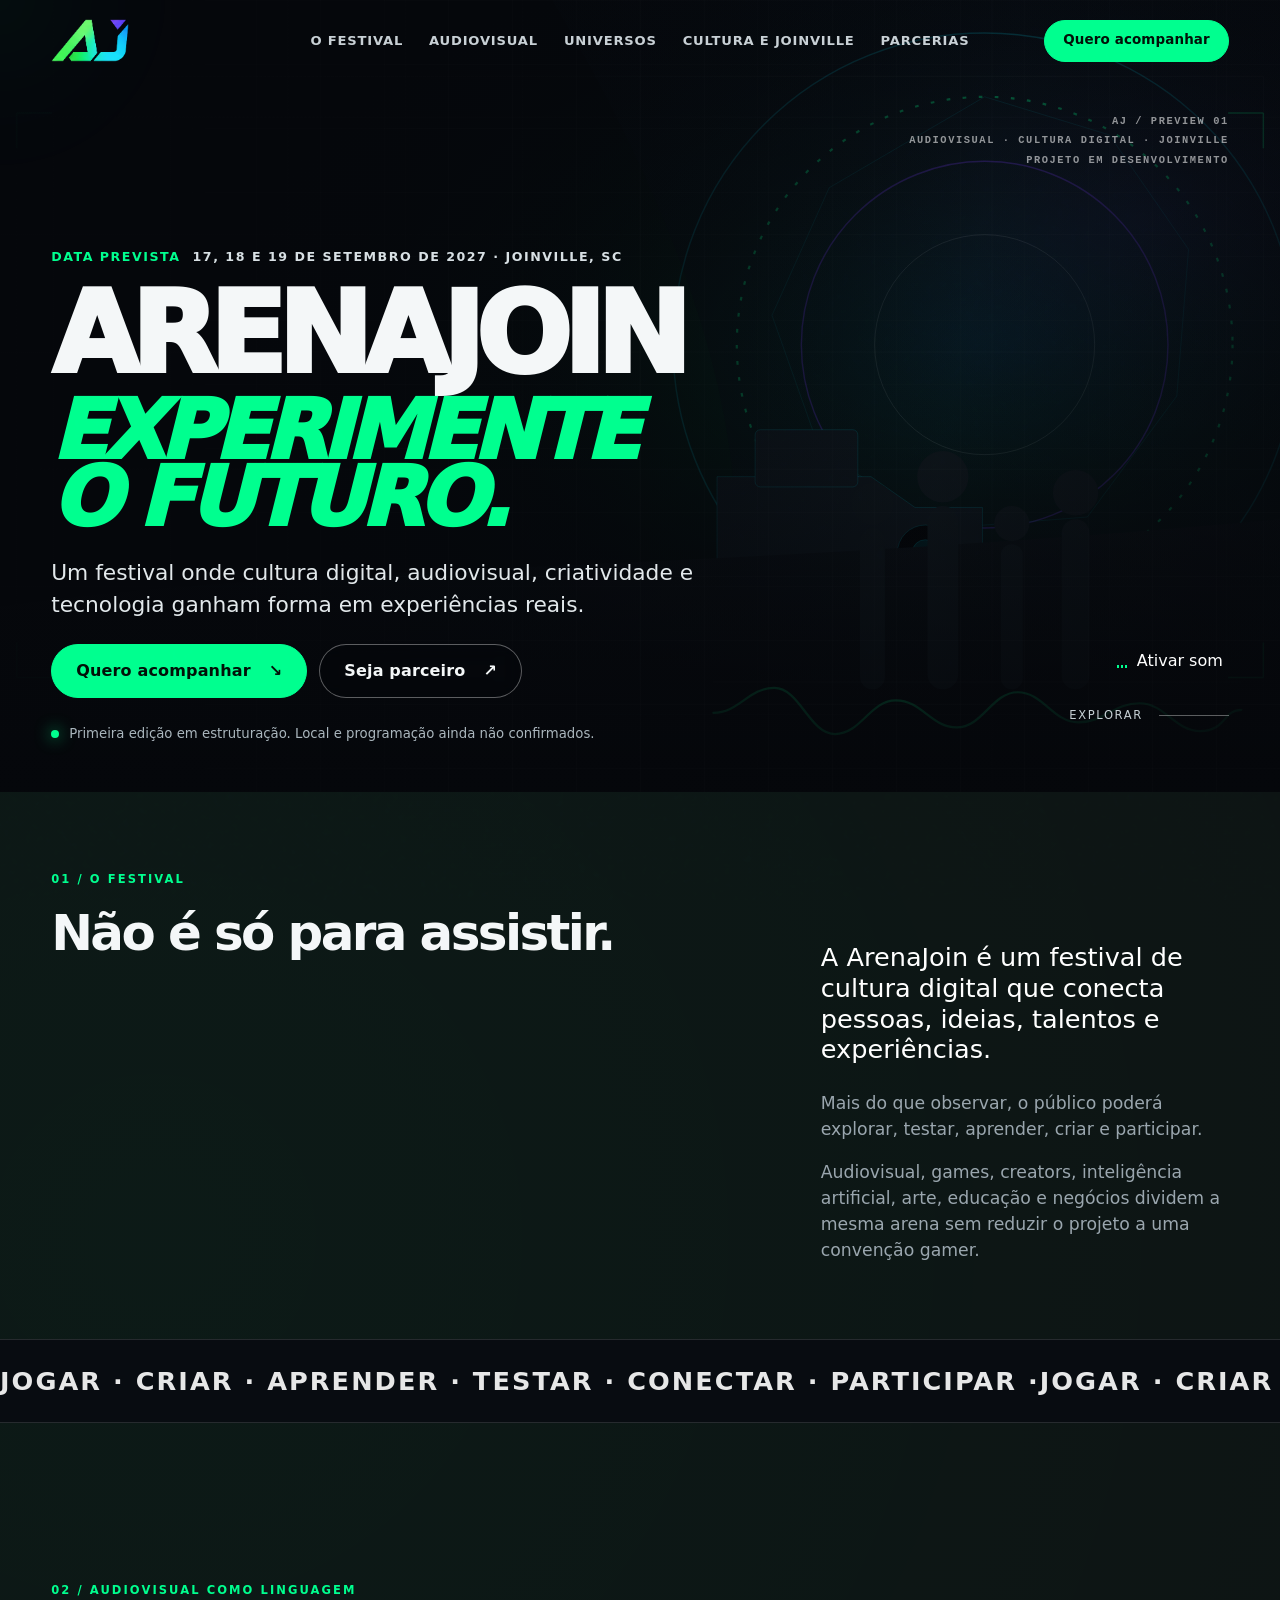
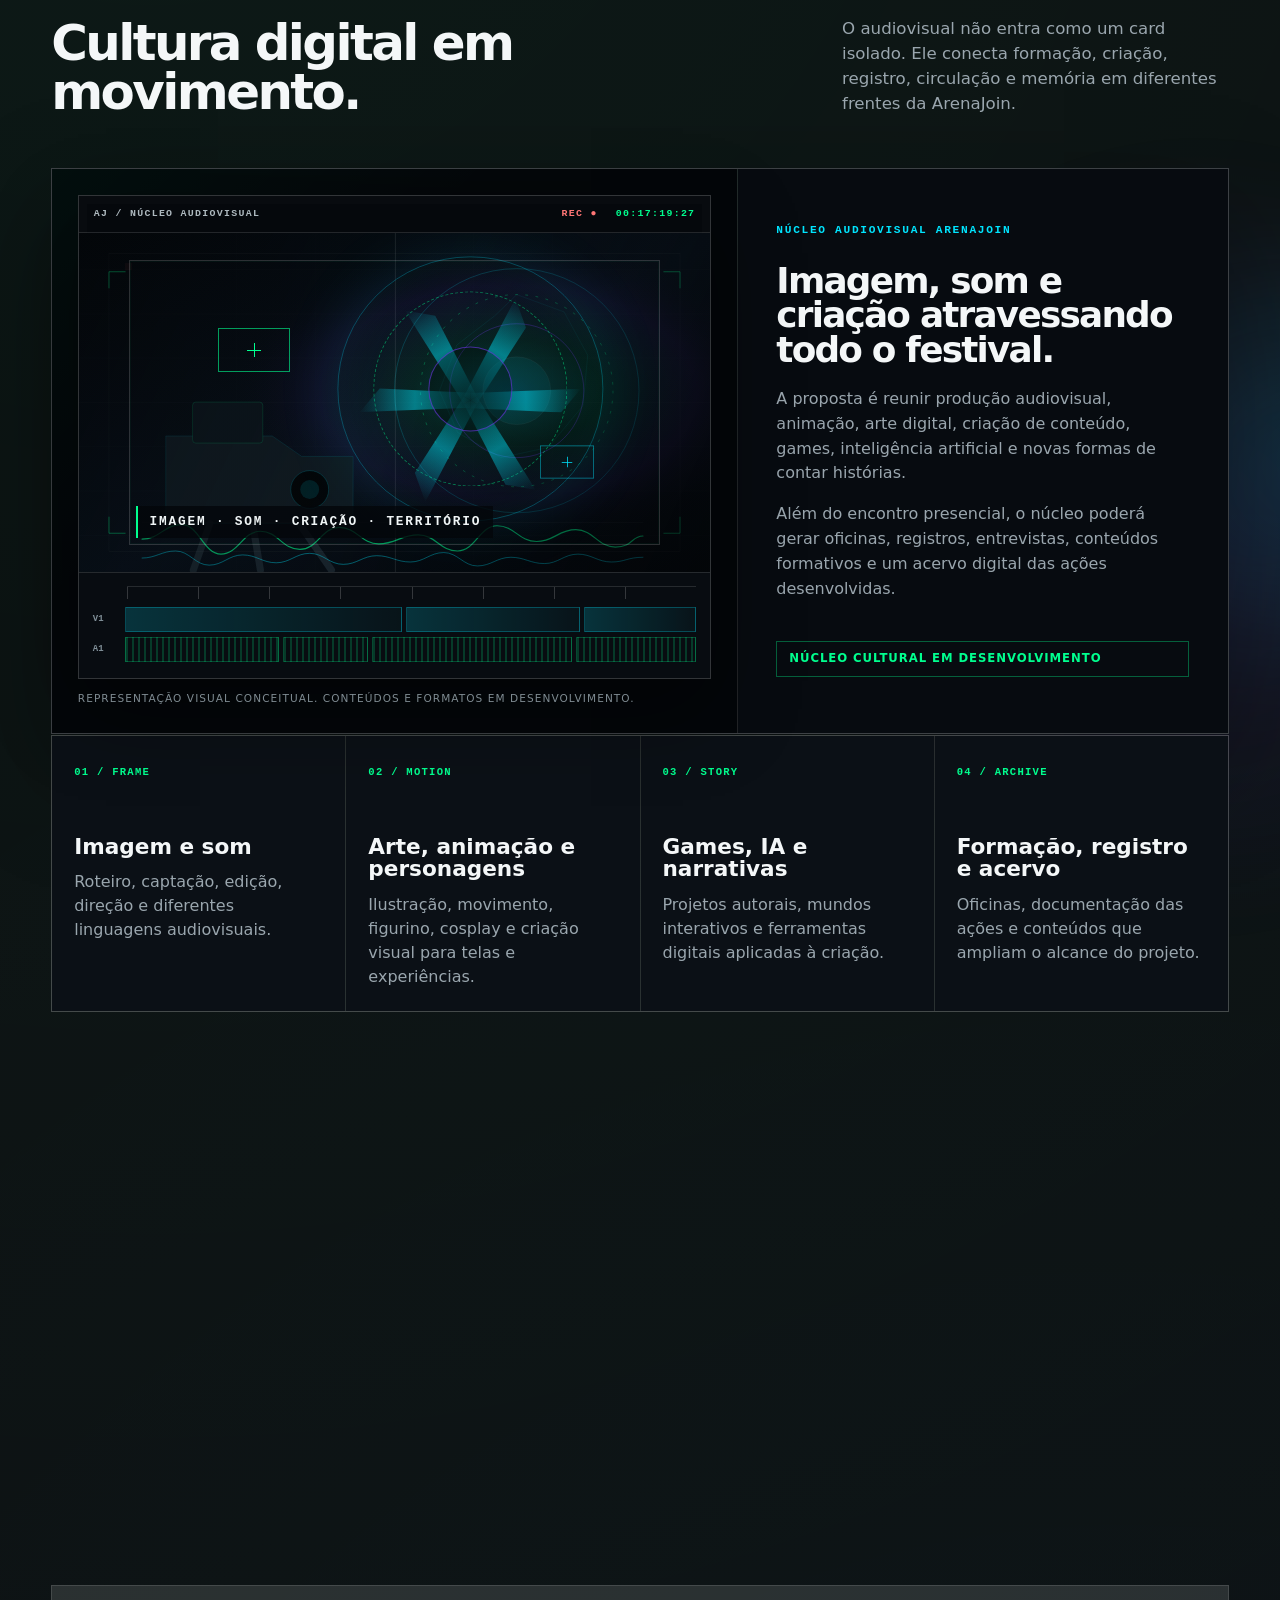
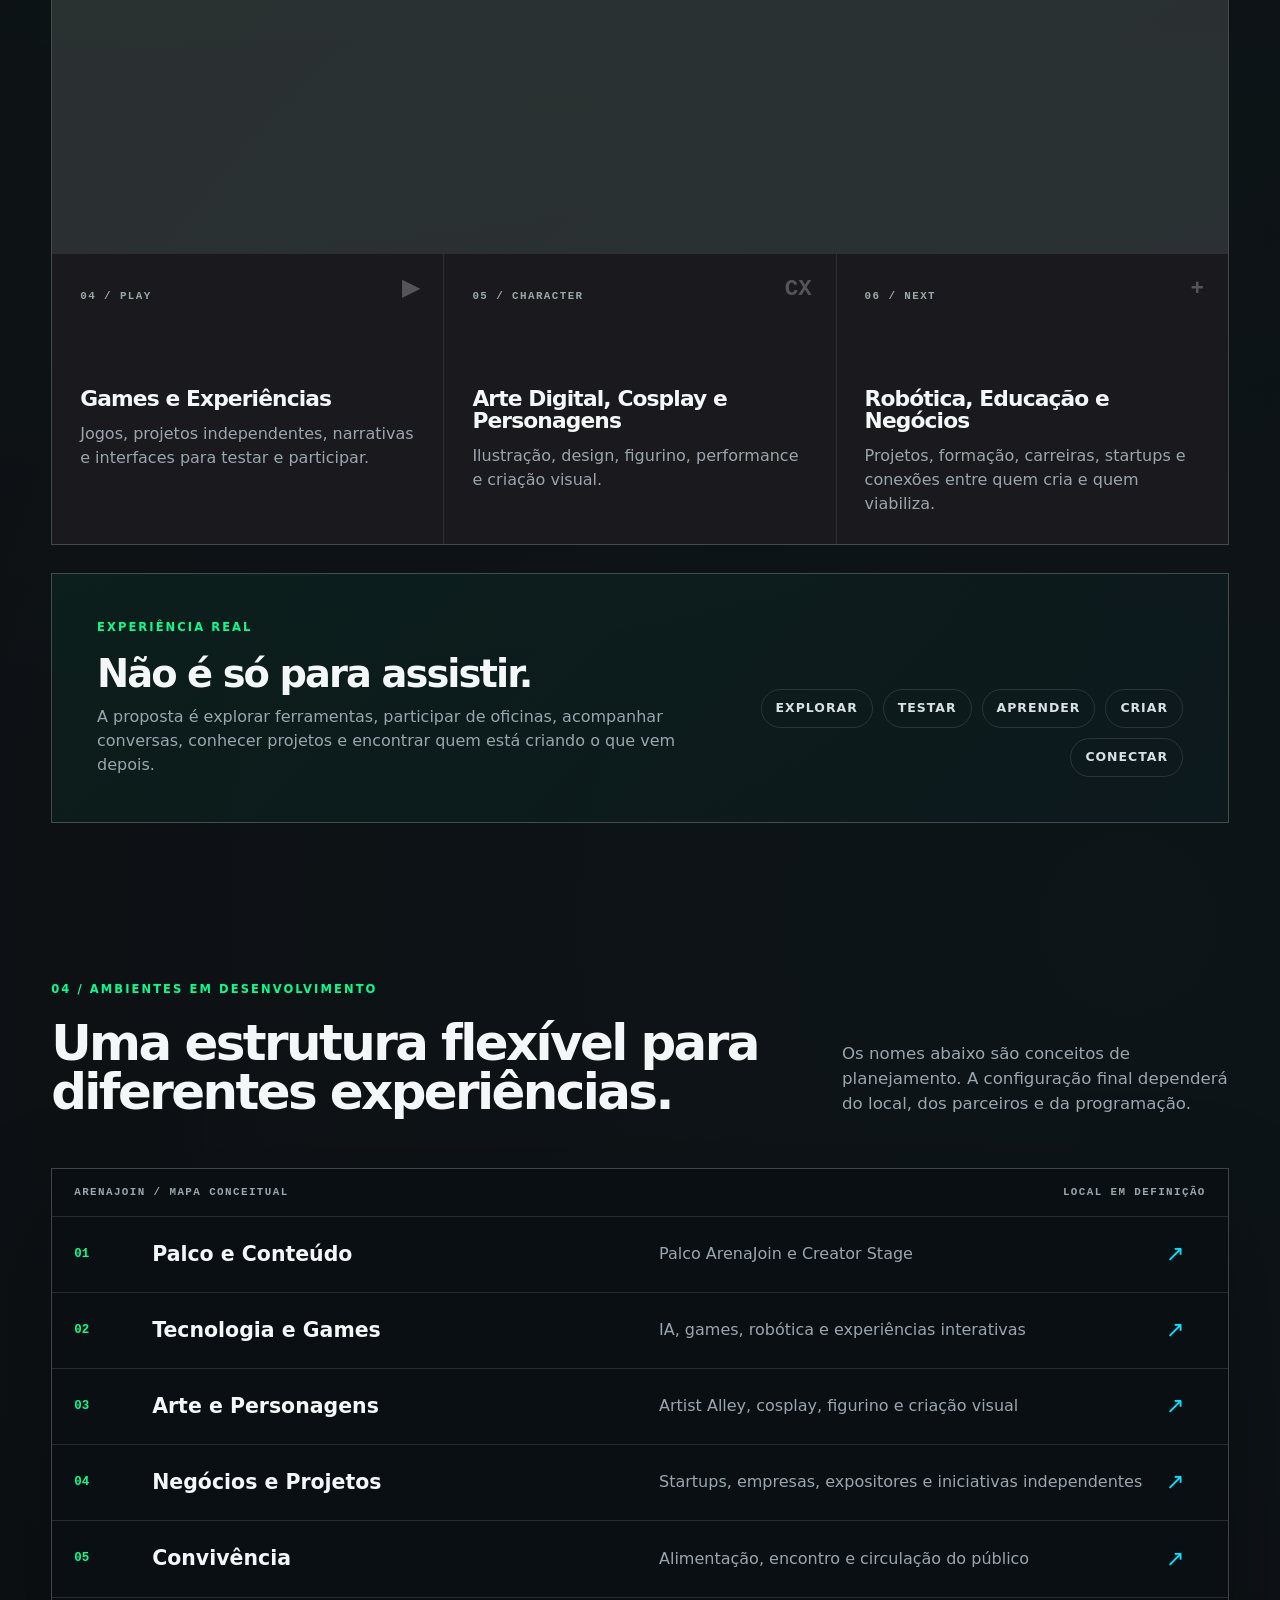
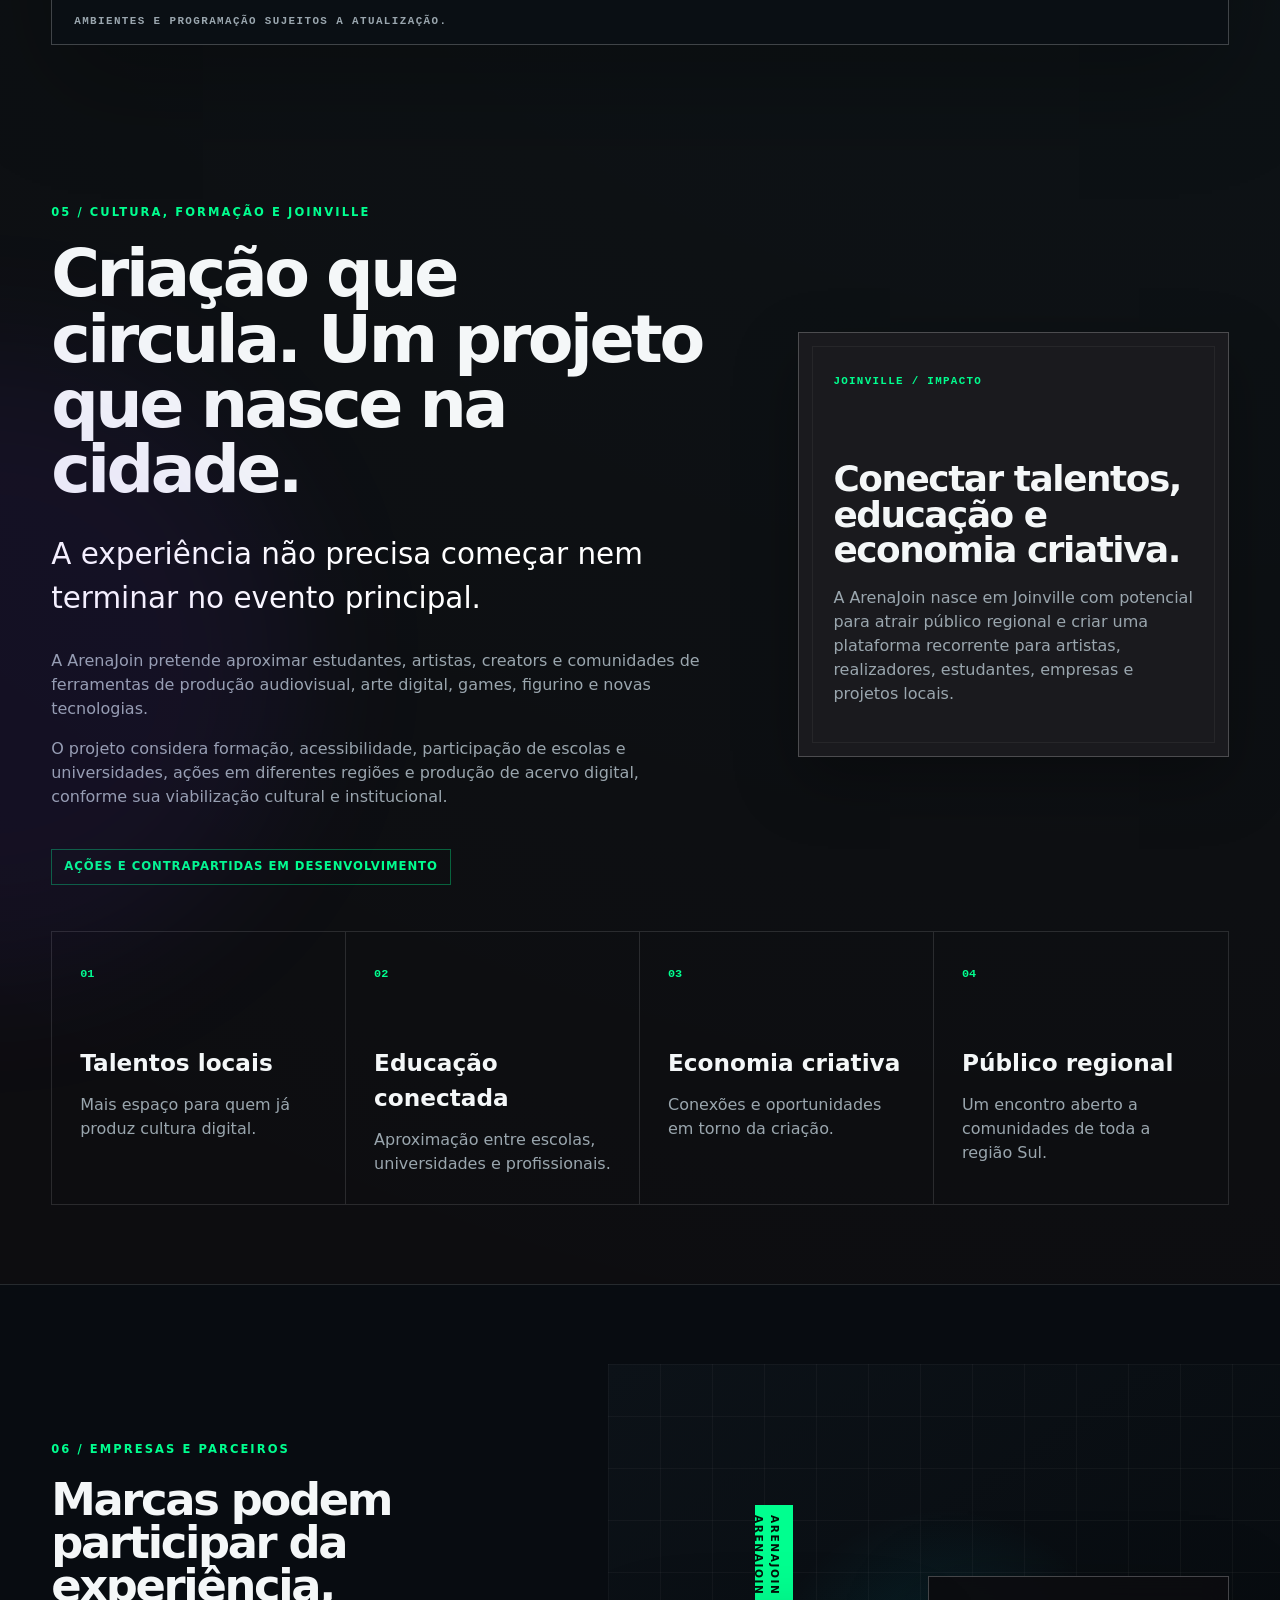
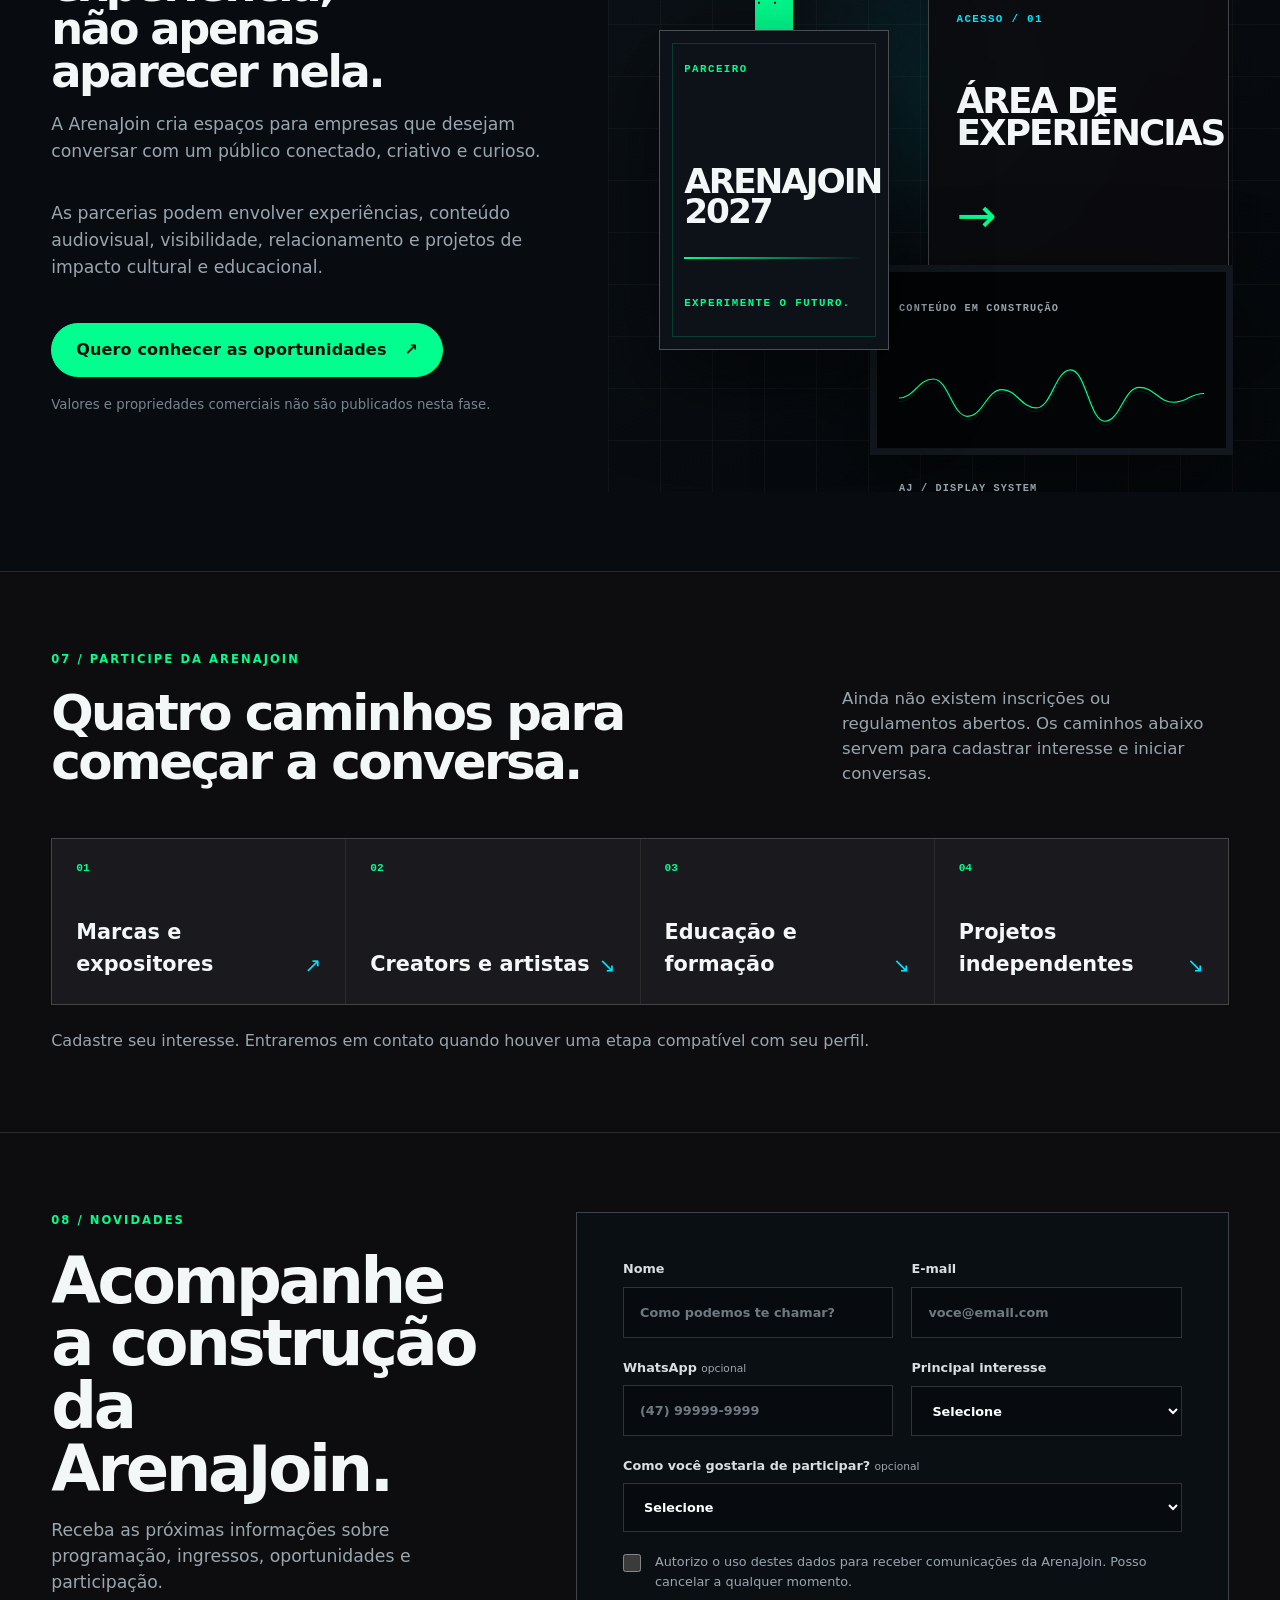
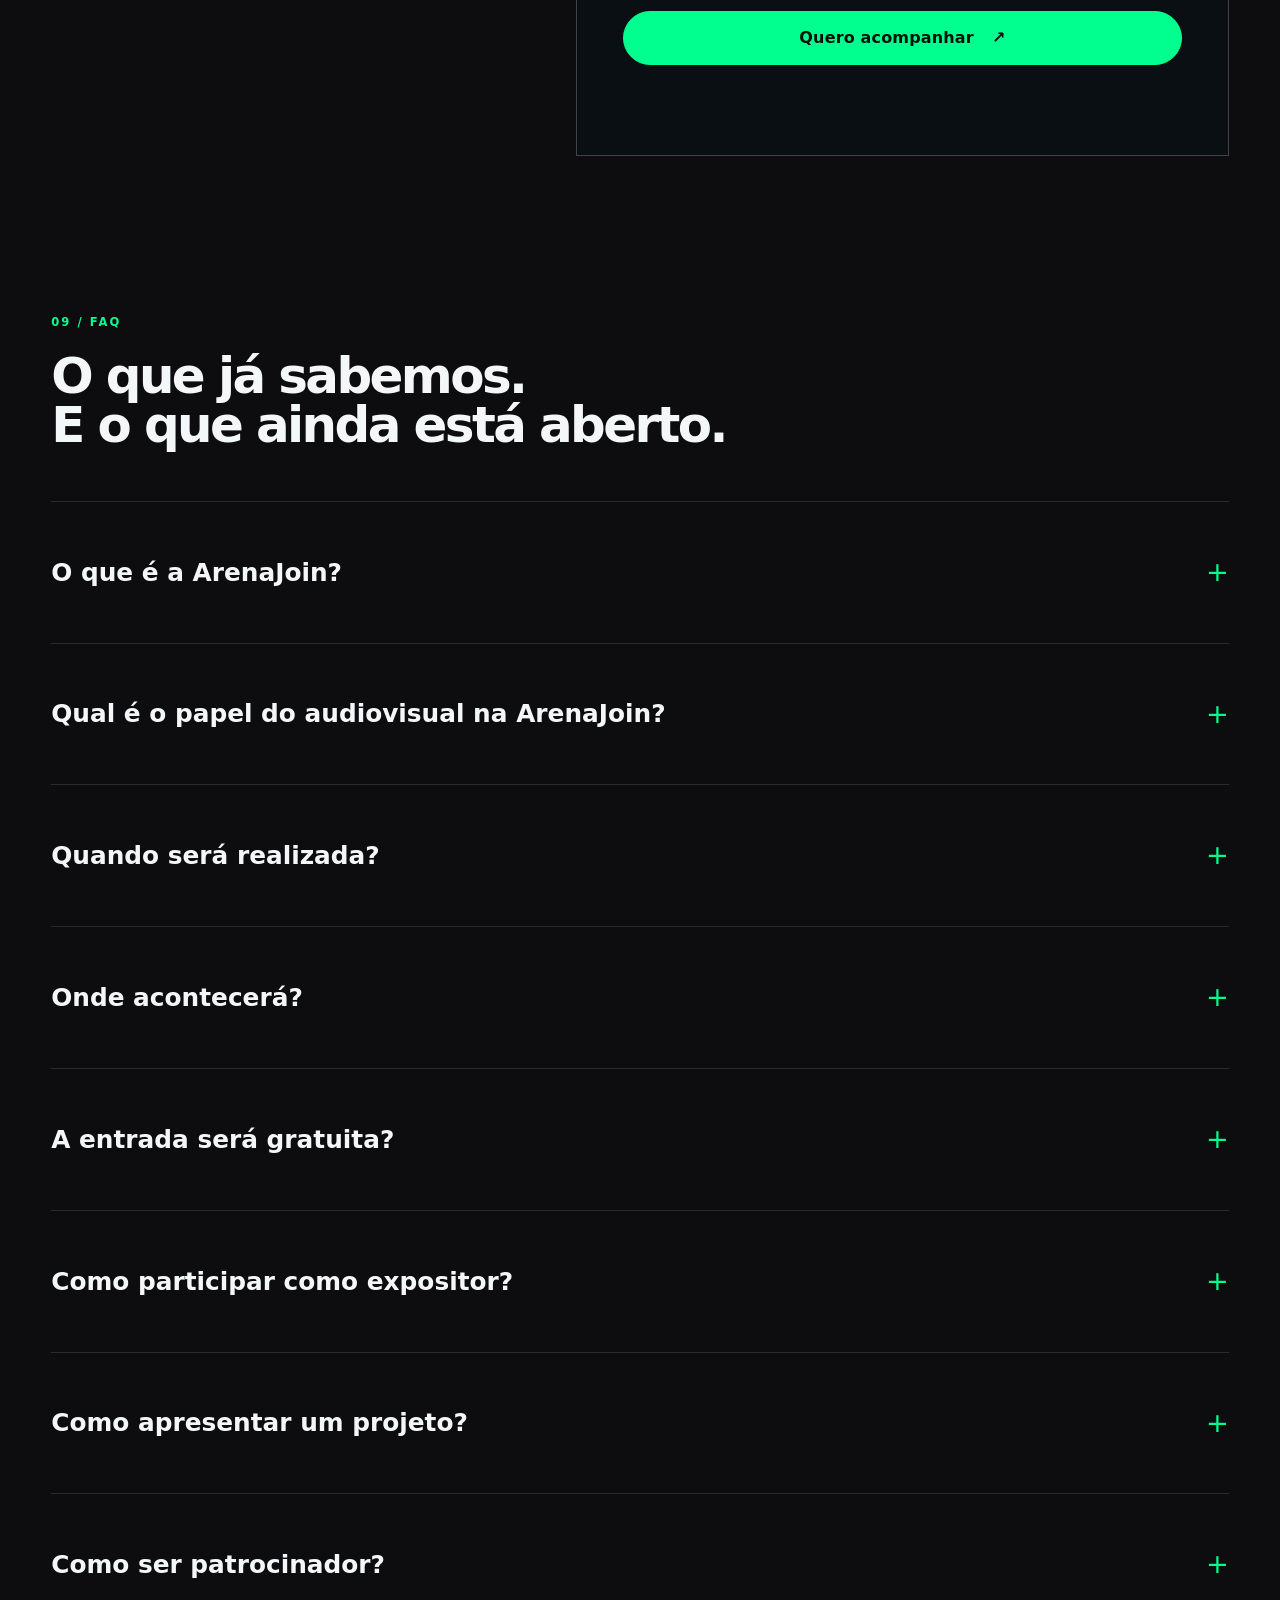
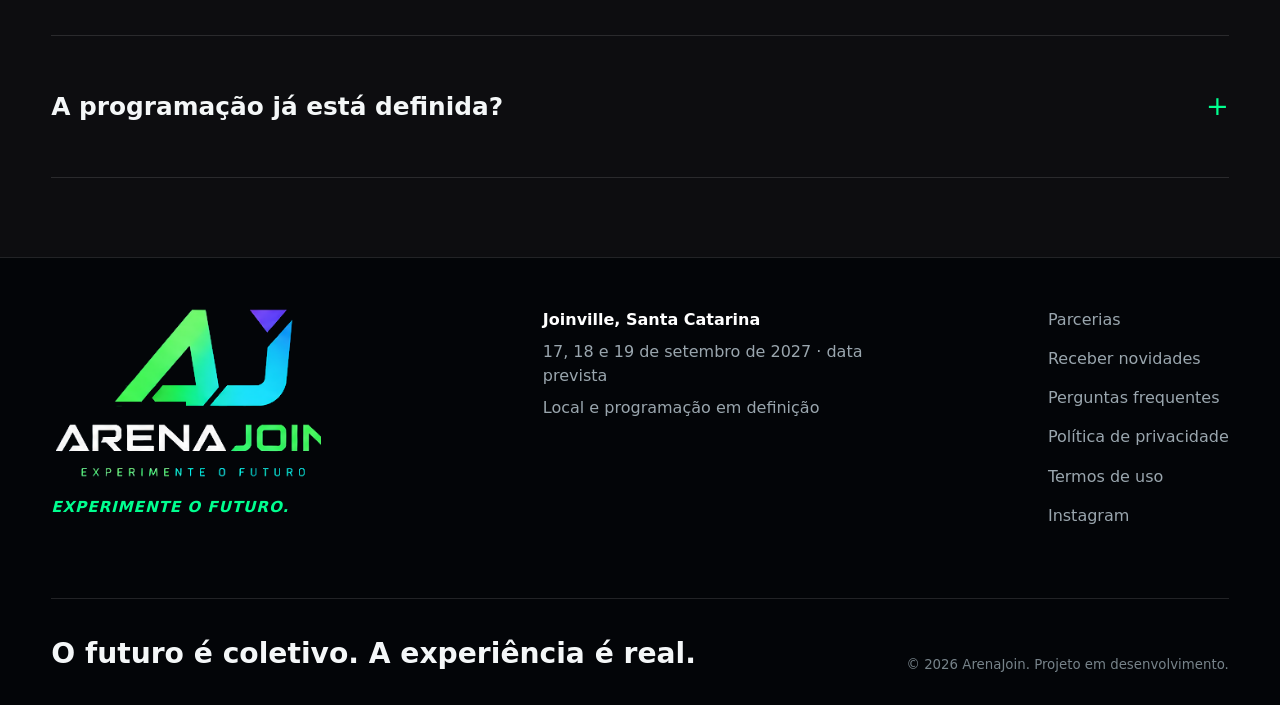
==== commit efb2f0bf: "Add files via upload" ====
--- a/index.html
+++ b/index.html
@@ -1,32 +1,29 @@
-<!doctype html>
-<html lang="pt-BR" class="no-js">
+<!DOCTYPE html>
+
+<html class="no-js" lang="pt-BR">
 <head>
-  <meta charset="utf-8" />
-  <meta name="viewport" content="width=device-width, initial-scale=1" />
-  <meta name="theme-color" content="#05070b" />
-  <meta name="color-scheme" content="dark" />
-  <meta name="robots" content="index,follow,max-image-preview:large" />
-
-  <title>ArenaJoin 2027 | Cultura digital e audiovisual em Joinville</title>
-  <meta name="description" content="ArenaJoin: festival de cultura digital e audiovisual em desenvolvimento para setembro de 2027, em Joinville. Criação, tecnologia, games, creators, formação e experiências reais." />
-  <meta name="keywords" content="ArenaJoin, Arena Joinville, festival de tecnologia Joinville, festival de cultura digital, evento de games Joinville, inteligência artificial Joinville, evento de creators, audiovisual Joinville, cosplay Joinville, inovação Joinville, eventos 2027 Joinville" />
-  <link rel="canonical" href="https://arenajoin.com.br/" />
-
-  <meta property="og:type" content="website" />
-  <meta property="og:locale" content="pt_BR" />
-  <meta property="og:title" content="ArenaJoin 2027 | Experimente o futuro." />
-  <meta property="og:description" content="Um festival onde cultura digital, audiovisual, criatividade e tecnologia ganham forma em experiências reais. Primeira edição em desenvolvimento para Joinville." />
-  <meta property="og:url" content="https://arenajoin.com.br/" />
-  <meta property="og:image" content="https://arenajoin.com.br/assets/og-image.svg" />
-  <meta property="og:image:alt" content="ArenaJoin. Experimente o futuro." />
-  <meta name="twitter:card" content="summary_large_image" />
-
-  <link rel="icon" href="assets/simbolo-aj.png" type="image/svg+xml" />
-  <link rel="manifest" href="manifest.webmanifest" />
-  <link rel="preload" href="assets/hero-poster.svg" as="image" type="image/svg+xml" />
-  <link rel="stylesheet" href="styles.css" />
-
-  <script type="application/ld+json">
+<meta charset="utf-8"/>
+<meta content="width=device-width, initial-scale=1" name="viewport"/>
+<meta content="#05070b" name="theme-color"/>
+<meta content="dark" name="color-scheme"/>
+<meta content="index,follow,max-image-preview:large" name="robots"/>
+<title>ArenaJoin 2027 | Cultura digital e audiovisual em Joinville</title>
+<meta content="ArenaJoin: festival de cultura digital e audiovisual em desenvolvimento para setembro de 2027, em Joinville. Criação, tecnologia, games, creators, formação e experiências reais." name="description"/>
+<meta content="ArenaJoin, Arena Joinville, festival de tecnologia Joinville, festival de cultura digital, evento de games Joinville, inteligência artificial Joinville, evento de creators, audiovisual Joinville, cosplay Joinville, inovação Joinville, eventos 2027 Joinville" name="keywords"/>
+<link href="https://arenajoin.com.br/" rel="canonical"/>
+<meta content="website" property="og:type"/>
+<meta content="pt_BR" property="og:locale"/>
+<meta content="ArenaJoin 2027 | Experimente o futuro." property="og:title"/>
+<meta content="Um festival onde cultura digital, audiovisual, criatividade e tecnologia ganham forma em experiências reais. Primeira edição em desenvolvimento para Joinville." property="og:description"/>
+<meta content="https://arenajoin.com.br/" property="og:url"/>
+<meta content="https://arenajoin.com.br/assets/og-image.svg" property="og:image"/>
+<meta content="ArenaJoin. Experimente o futuro." property="og:image:alt"/>
+<meta content="summary_large_image" name="twitter:card"/>
+<link href="assets/simbolo-aj-transparent.png" rel="icon" type="image/png"/>
+<link href="manifest.webmanifest" rel="manifest"/>
+<link as="image" href="assets/hero-poster.svg" rel="preload" type="image/svg+xml"/>
+<link href="styles.css" rel="stylesheet"/>
+<script type="application/ld+json">
   {
     "@context": "https://schema.org",
     "@type": "WebSite",
@@ -38,469 +35,285 @@
   </script>
 </head>
 <body>
-  <a class="skip-link" href="#conteudo">Pular para o conteúdo</a>
-  <div class="page-progress" aria-hidden="true"><span></span></div>
-  <div class="site-grain" aria-hidden="true"></div>
-  <div class="cursor-light" aria-hidden="true"></div>
+<a class="skip-link" href="#conteudo">Pular para o conteúdo</a>
+<div aria-hidden="true" class="page-progress"><span></span></div>
+<div aria-hidden="true" class="site-grain"></div>
+<div aria-hidden="true" class="cursor-light"></div>
+<header class="site-header" id="topo">
+<a aria-label="ArenaJoin, início" class="brand" href="#inicio">
+<img alt="ArenaJoin" height="48" src="assets/simbolo-aj-transparent.png" width="78"/>
+</a>
+<button aria-controls="menu-principal" aria-expanded="false" class="menu-toggle" type="button">
+<span class="sr-only">Abrir menu</span>
+<i></i><i></i>
+</button>
+<nav aria-label="Navegação principal" class="main-nav" id="menu-principal"><a href="#festival">O festival</a><a href="#audiovisual">Audiovisual</a><a href="#universos">Universos</a><a href="#cultura">Cultura e Joinville</a><a href="#parcerias">Parcerias</a></nav>
+<a class="button button--compact header-cta" href="#novidades">Quero acompanhar</a>
+</header>
+<main id="conteudo">
+<section aria-labelledby="hero-title" class="hero" id="inicio">
+<div aria-hidden="true" class="hero-media">
+<video class="hero-video" data-optional-media="" loop="" muted="" playsinline="" poster="assets/hero-poster.svg" preload="metadata">
+<source src="assets/media/hero-loop.webm" type="video/webm"/>
+<source src="assets/media/hero-loop.mp4" type="video/mp4"/>
+</video>
+<div class="hero-fallback"></div>
+<div class="hero-shade"></div>
+<div class="hero-lines"></div>
+</div>
+<div aria-hidden="true" class="hero-ui">
+<span>AJ / PREVIEW 01</span>
+<span>AUDIOVISUAL · CULTURA DIGITAL · JOINVILLE</span>
+<span>PROJETO EM DESENVOLVIMENTO</span>
+</div>
+<div class="hero-content">
+<p class="eyebrow reveal"><span>Data prevista</span> 17, 18 e 19 de setembro de 2027 · Joinville, SC</p>
+<h1 class="hero-title reveal" id="hero-title">
+<span class="hero-name">ArenaJoin</span>
+<span class="hero-claim">Experimente<br/>o futuro.</span>
+</h1>
+<p class="hero-lead reveal">Um festival onde cultura digital, audiovisual, criatividade e tecnologia ganham forma em experiências reais.</p>
+<div class="hero-actions reveal">
+<a class="button" href="#novidades">Quero acompanhar <span aria-hidden="true">↘</span></a>
+<a class="button button--ghost" href="#parcerias">Seja parceiro <span aria-hidden="true">↗</span></a>
+</div>
+<p class="status-note reveal"><i></i> Primeira edição em estruturação. Local e programação ainda não confirmados.</p>
+</div>
+<button aria-pressed="false" class="sound-control" hidden="" type="button">
+<span aria-hidden="true" class="sound-bars"><i></i><i></i><i></i></span>
+<span class="sound-label">Ativar som</span>
+</button>
+<a class="scroll-cue" href="#festival"><span>Explorar</span><i></i></a>
+</section>
+<section class="manifesto section" id="festival">
+<div class="section-index reveal">01 / O FESTIVAL</div>
+<div class="manifesto-grid">
+<h2 class="display-title reveal">Não é só para assistir.</h2>
+<div class="manifesto-copy reveal"><p class="lead">A ArenaJoin é um festival de cultura digital que conecta pessoas, ideias, talentos e experiências.</p><p>Mais do que observar, o público poderá explorar, testar, aprender, criar e participar.</p><p>Audiovisual, games, creators, inteligência artificial, arte, educação e negócios dividem a mesma arena sem reduzir o projeto a uma convenção gamer.</p></div>
+</div>
+<div aria-hidden="true" class="kinetic-band">
+<div>JOGAR · CRIAR · APRENDER · TESTAR · CONECTAR · PARTICIPAR · </div>
+<div>JOGAR · CRIAR · APRENDER · TESTAR · CONECTAR · PARTICIPAR · </div>
+</div>
+</section>
+<section aria-labelledby="audiovisual-title" class="audiovisual section" id="audiovisual">
+<div class="section-heading reveal">
+<div>
+<span class="section-index">02 / AUDIOVISUAL COMO LINGUAGEM</span>
+<h2 class="display-title" id="audiovisual-title">Cultura digital em movimento.</h2>
+</div>
+<p>O audiovisual não entra como um card isolado. Ele conecta formação, criação, registro, circulação e memória em diferentes frentes da ArenaJoin.</p>
+</div>
+<div class="av-feature">
+<div aria-label="Representação conceitual do Núcleo Audiovisual ArenaJoin" class="av-stage reveal">
+<div class="av-monitor">
+<div class="av-monitor-head"><span>AJ / NÚCLEO AUDIOVISUAL</span><span>REC ●</span><span>00:17:19:27</span></div>
+<div class="av-monitor-frame">
+<div class="av-focus focus-a"></div><div class="av-focus focus-b"></div>
+<div aria-hidden="true" class="av-aperture"><i></i><i></i><i></i><i></i><i></i><i></i></div>
+<div class="av-subtitle">IMAGEM · SOM · CRIAÇÃO · TERRITÓRIO</div>
+</div>
+<div aria-hidden="true" class="av-timeline">
+<div class="av-time-ruler"><i></i><i></i><i></i><i></i><i></i><i></i><i></i><i></i></div>
+<div class="av-track"><span>V1</span><b></b><b></b><b></b></div>
+<div class="av-track av-track--audio"><span>A1</span><b></b><b></b><b></b><b></b></div>
+</div>
+</div>
+<small>Representação visual conceitual. Conteúdos e formatos em desenvolvimento.</small>
+</div>
+<div class="av-copy reveal">
+<span class="av-kicker">NÚCLEO AUDIOVISUAL ARENAJOIN</span>
+<h3>Imagem, som e criação atravessando todo o festival.</h3>
+<p>A proposta é reunir produção audiovisual, animação, arte digital, criação de conteúdo, games, inteligência artificial e novas formas de contar histórias.</p>
+<p>Além do encontro presencial, o núcleo poderá gerar oficinas, registros, entrevistas, conteúdos formativos e um acervo digital das ações desenvolvidas.</p>
+<div class="provisional-tag">Núcleo cultural em desenvolvimento</div>
+</div>
+</div>
+<div class="av-pillars" role="list"><article class="av-pillar reveal" role="listitem"><span>01 / FRAME</span><h3>Imagem e som</h3><p>Roteiro, captação, edição, direção e diferentes linguagens audiovisuais.</p></article><article class="av-pillar reveal" role="listitem"><span>02 / MOTION</span><h3>Arte, animação e personagens</h3><p>Ilustração, movimento, figurino, cosplay e criação visual para telas e experiências.</p></article><article class="av-pillar reveal" role="listitem"><span>03 / STORY</span><h3>Games, IA e narrativas</h3><p>Projetos autorais, mundos interativos e ferramentas digitais aplicadas à criação.</p></article><article class="av-pillar reveal" role="listitem"><span>04 / ARCHIVE</span><h3>Formação, registro e acervo</h3><p>Oficinas, documentação das ações e conteúdos que ampliam o alcance do projeto.</p></article></div>
+<article class="av-workshop reveal">
+<div>
+<span class="physical-label">OFICINA EM DESENVOLVIMENTO</span>
+<h3>Criação de Personagens e Construção de Figurinos</h3>
+</div>
+<p>Uma atividade que conecta design de personagem, figurino, cinema, animação, games e cosplay. Formato e participação serão divulgados após a definição do projeto.</p>
+<span aria-hidden="true" class="av-workshop-code">CHAR / 01</span>
+</article>
+</section>
+<section class="universes section" id="universos">
+<div class="section-heading reveal">
+<div>
+<span class="section-index">03 / O QUE VOCÊ VAI ENCONTRAR</span>
+<h2 class="display-title">Muitos universos.<br/>Uma mesma arena.</h2>
+</div>
+<p>Os temas abaixo orientam a construção do festival. Eles não representam atrações ou programação já confirmadas.</p>
+</div>
+<div class="universe-grid" role="list"><article class="universe-card universe-card--featured reveal" data-accent="cyan" role="listitem"><span class="card-code">01 / FRAME</span><i aria-hidden="true" class="card-mark">24</i><h3>Audiovisual e Novas Narrativas</h3><p>Cinema, vídeo, animação e conteúdo usando imagem, som e tecnologia.</p></article><article class="universe-card reveal" data-accent="green" role="listitem"><span class="card-code">02 / IA</span><i aria-hidden="true" class="card-mark">AI</i><h3>Inteligência Artificial</h3><p>Ferramentas, debates e experiências sobre IA aplicada à criação e ao cotidiano.</p></article><article class="universe-card reveal" data-accent="purple" role="listitem"><span class="card-code">03 / CREATE</span><i aria-hidden="true" class="card-mark">REC</i><h3>Creators e Conteúdo</h3><p>Produção, comunidade e os bastidores de quem transforma ideias em audiência.</p></article><article class="universe-card reveal" data-accent="cyan" role="listitem"><span class="card-code">04 / PLAY</span><i aria-hidden="true" class="card-mark">▶</i><h3>Games e Experiências</h3><p>Jogos, projetos independentes, narrativas e interfaces para testar e participar.</p></article><article class="universe-card reveal" data-accent="purple" role="listitem"><span class="card-code">05 / CHARACTER</span><i aria-hidden="true" class="card-mark">CX</i><h3>Arte Digital, Cosplay e Personagens</h3><p>Ilustração, design, figurino, performance e criação visual.</p></article><article class="universe-card reveal" data-accent="green" role="listitem"><span class="card-code">06 / NEXT</span><i aria-hidden="true" class="card-mark">+</i><h3>Robótica, Educação e Negócios</h3><p>Projetos, formação, carreiras, startups e conexões entre quem cria e quem viabiliza.</p></article></div><div class="experience-strip reveal"><div><span class="section-index">EXPERIÊNCIA REAL</span><h3>Não é só para assistir.</h3><p>A proposta é explorar ferramentas, participar de oficinas, acompanhar conversas, conhecer projetos e encontrar quem está criando o que vem depois.</p></div><ul class="action-list"><li>Explorar</li><li>Testar</li><li>Aprender</li><li>Criar</li><li>Conectar</li></ul></div>
+</section>
 
-  <header class="site-header" id="topo">
-    <a class="brand" href="#inicio" aria-label="ArenaJoin, início">
-      <img src="assets/simbolo-aj-transparent.png" width="78" height="48" alt="ArenaJoin" />
-    </a>
+<section class="environments section" id="ambientes">
+<div class="section-heading reveal">
+<div>
+<span class="section-index">04 / AMBIENTES EM DESENVOLVIMENTO</span>
+<h2 class="display-title">Uma estrutura flexível para diferentes experiências.</h2>
+</div>
+<p>Os nomes abaixo são conceitos de planejamento. A configuração final dependerá do local, dos parceiros e da programação.</p>
+</div>
+<div class="wayfinding-board reveal">
+<div class="board-head">
+<span>ARENAJOIN / MAPA CONCEITUAL</span>
+<span>LOCAL EM DEFINIÇÃO</span>
+</div>
+<div class="board-list"><div><em>01</em><b>Palco e Conteúdo</b><span>Palco ArenaJoin e Creator Stage</span><i>↗</i></div><div><em>02</em><b>Tecnologia e Games</b><span>IA, games, robótica e experiências interativas</span><i>↗</i></div><div><em>03</em><b>Arte e Personagens</b><span>Artist Alley, cosplay, figurino e criação visual</span><i>↗</i></div><div><em>04</em><b>Negócios e Projetos</b><span>Startups, empresas, expositores e iniciativas independentes</span><i>↗</i></div><div><em>05</em><b>Convivência</b><span>Alimentação, encontro e circulação do público</span><i>↗</i></div></div>
+<div class="board-foot">Ambientes e programação sujeitos a atualização.</div>
+</div>
+</section>
+<section class="culture section culture--compact" id="cultura"><div class="culture-compact-grid"><div class="culture-copy reveal"><span class="section-index">05 / CULTURA, FORMAÇÃO E JOINVILLE</span><h2 class="display-title">Criação que circula. Um projeto que nasce na cidade.</h2><p class="lead">A experiência não precisa começar nem terminar no evento principal.</p><p>A ArenaJoin pretende aproximar estudantes, artistas, creators e comunidades de ferramentas de produção audiovisual, arte digital, games, figurino e novas tecnologias.</p><p>O projeto considera formação, acessibilidade, participação de escolas e universidades, ações em diferentes regiões e produção de acervo digital, conforme sua viabilização cultural e institucional.</p><div class="provisional-tag">Ações e contrapartidas em desenvolvimento</div></div><article class="physical-card reveal compact-city-card"><span class="physical-label">JOINVILLE / IMPACTO</span><h3>Conectar talentos, educação e economia criativa.</h3><p>A ArenaJoin nasce em Joinville com potencial para atrair público regional e criar uma plataforma recorrente para artistas, realizadores, estudantes, empresas e projetos locais.</p></article></div><div class="impact-grid impact-grid--compact"><article class="impact-item reveal"><span>01</span><h3>Talentos locais</h3><p>Mais espaço para quem já produz cultura digital.</p></article><article class="impact-item reveal"><span>02</span><h3>Educação conectada</h3><p>Aproximação entre escolas, universidades e profissionais.</p></article><article class="impact-item reveal"><span>03</span><h3>Economia criativa</h3><p>Conexões e oportunidades em torno da criação.</p></article><article class="impact-item reveal"><span>04</span><h3>Público regional</h3><p>Um encontro aberto a comunidades de toda a região Sul.</p></article></div></section>
 
-    <button class="menu-toggle" type="button" aria-expanded="false" aria-controls="menu-principal">
-      <span class="sr-only">Abrir menu</span>
-      <i></i><i></i>
-    </button>
-
-    <nav class="main-nav" id="menu-principal" aria-label="Navegação principal">
-      <a href="#festival">O festival</a>
-      <a href="#audiovisual">Audiovisual</a>
-      <a href="#universos">Universos</a>
-      <a href="#cultura">Cultura e formação</a>
-      <a href="#impacto">Joinville</a>
-      <a href="#parcerias">Parcerias</a>
-    </nav>
-
-    <a class="button button--compact header-cta" href="#novidades">Quero acompanhar</a>
-  </header>
-
-  <main id="conteudo">
-    <section class="hero" id="inicio" aria-labelledby="hero-title">
-      <div class="hero-media" aria-hidden="true">
-        <video class="hero-video" muted loop playsinline preload="metadata" poster="assets/hero-poster.svg" data-optional-media>
-          <source src="assets/media/hero-loop.webm" type="video/webm" />
-          <source src="assets/media/hero-loop.mp4" type="video/mp4" />
-        </video>
-        <div class="hero-fallback"></div>
-        <div class="hero-shade"></div>
-        <div class="hero-lines"></div>
-      </div>
-
-      <div class="hero-ui" aria-hidden="true">
-        <span>AJ / PREVIEW 01</span>
-        <span>AUDIOVISUAL · CULTURA DIGITAL · JOINVILLE</span>
-        <span>PROJETO EM DESENVOLVIMENTO</span>
-      </div>
-
-      <div class="hero-content">
-        <p class="eyebrow reveal"><span>Data prevista</span> 17, 18 e 19 de setembro de 2027 · Joinville, SC</p>
-        <h1 id="hero-title" class="hero-title reveal">
-          <span class="hero-name">ArenaJoin</span>
-          <span class="hero-claim">Experimente<br />o futuro.</span>
-        </h1>
-        <p class="hero-lead reveal">Um festival onde cultura digital, audiovisual, criatividade e tecnologia ganham forma em experiências reais.</p>
-        <div class="hero-actions reveal">
-          <a class="button" href="#novidades">Quero acompanhar <span aria-hidden="true">↘</span></a>
-          <a class="button button--ghost" href="#parcerias">Seja parceiro <span aria-hidden="true">↗</span></a>
-        </div>
-        <p class="status-note reveal"><i></i> Primeira edição em estruturação. Local e programação ainda não confirmados.</p>
-      </div>
-
-      <button class="sound-control" type="button" aria-pressed="false" hidden>
-        <span class="sound-bars" aria-hidden="true"><i></i><i></i><i></i></span>
-        <span class="sound-label">Ativar som</span>
-      </button>
-
-      <a class="scroll-cue" href="#festival"><span>Explorar</span><i></i></a>
-    </section>
-
-    <section class="manifesto section" id="festival">
-      <div class="section-index reveal">01 / O FESTIVAL</div>
-      <div class="manifesto-grid">
-        <h2 class="display-title reveal">Não é só para assistir.</h2>
-        <div class="manifesto-copy reveal">
-          <p class="lead">A ArenaJoin é um festival de cultura digital que conecta pessoas, ideias, talentos e experiências.</p>
-          <p>Mais do que observar, o público poderá explorar, testar, aprender, criar e participar.</p>
-          <p>O audiovisual funciona como uma linguagem que atravessa o festival, conectando creators, animação, arte digital, games autorais, inteligência artificial, personagens, figurinos e novas narrativas.</p>
-          <p>Games continuam como um dos pilares, mas não resumem a ArenaJoin.</p>
-        </div>
-      </div>
-      <div class="kinetic-band" aria-hidden="true">
-        <div>JOGAR · CRIAR · APRENDER · TESTAR · CONECTAR · PARTICIPAR · </div>
-        <div>JOGAR · CRIAR · APRENDER · TESTAR · CONECTAR · PARTICIPAR · </div>
-      </div>
-    </section>
-
-    <section class="audiovisual section" id="audiovisual" aria-labelledby="audiovisual-title">
-      <div class="section-heading reveal">
-        <div>
-          <span class="section-index">02 / AUDIOVISUAL COMO LINGUAGEM</span>
-          <h2 class="display-title" id="audiovisual-title">Cultura digital em movimento.</h2>
-        </div>
-        <p>O audiovisual não entra como um card isolado. Ele conecta formação, criação, registro, circulação e memória em diferentes frentes da ArenaJoin.</p>
-      </div>
-
-      <div class="av-feature">
-        <div class="av-stage reveal" aria-label="Representação conceitual do Núcleo Audiovisual ArenaJoin">
-          <div class="av-monitor">
-            <div class="av-monitor-head"><span>AJ / NÚCLEO AUDIOVISUAL</span><span>REC ●</span><span>00:17:19:27</span></div>
-            <div class="av-monitor-frame">
-              <div class="av-focus focus-a"></div><div class="av-focus focus-b"></div>
-              <div class="av-aperture" aria-hidden="true"><i></i><i></i><i></i><i></i><i></i><i></i></div>
-              <div class="av-subtitle">IMAGEM · SOM · CRIAÇÃO · TERRITÓRIO</div>
-            </div>
-            <div class="av-timeline" aria-hidden="true">
-              <div class="av-time-ruler"><i></i><i></i><i></i><i></i><i></i><i></i><i></i><i></i></div>
-              <div class="av-track"><span>V1</span><b></b><b></b><b></b></div>
-              <div class="av-track av-track--audio"><span>A1</span><b></b><b></b><b></b><b></b></div>
-            </div>
-          </div>
-          <small>Representação visual conceitual. Conteúdos e formatos em desenvolvimento.</small>
-        </div>
-
-        <div class="av-copy reveal">
-          <span class="av-kicker">NÚCLEO AUDIOVISUAL ARENAJOIN</span>
-          <h3>Imagem, som e criação atravessando todo o festival.</h3>
-          <p>A proposta é reunir produção audiovisual, animação, arte digital, criação de conteúdo, games, inteligência artificial e novas formas de contar histórias.</p>
-          <p>Além do encontro presencial, o núcleo poderá gerar oficinas, registros, entrevistas, conteúdos formativos e um acervo digital das ações desenvolvidas.</p>
-          <div class="provisional-tag">Núcleo cultural em desenvolvimento</div>
-        </div>
-      </div>
-
-      <div class="av-pillars" role="list">
-        <article class="av-pillar reveal" role="listitem"><span>01 / FRAME</span><h3>Imagem e som</h3><p>Roteiro, captação, edição, direção, som e diferentes linguagens de produção.</p></article>
-        <article class="av-pillar reveal" role="listitem"><span>02 / MOTION</span><h3>Animação e arte digital</h3><p>Ilustração, movimento, design e criação visual aplicada a telas e experiências.</p></article>
-        <article class="av-pillar reveal" role="listitem"><span>03 / STORY</span><h3>Games e narrativas</h3><p>Projetos autorais, construção de mundos, personagens e histórias interativas.</p></article>
-        <article class="av-pillar reveal" role="listitem"><span>04 / GENERATE</span><h3>IA aplicada à criação</h3><p>Ferramentas, processos e debates sobre inteligência artificial na produção cultural.</p></article>
-        <article class="av-pillar reveal" role="listitem"><span>05 / CHARACTER</span><h3>Personagens e figurinos</h3><p>Design de personagem, cinema, animação, games, cosplay e construção visual.</p></article>
-        <article class="av-pillar reveal" role="listitem"><span>06 / ARCHIVE</span><h3>Registro e acervo</h3><p>Documentação das atividades e produção de conteúdo para ampliar o alcance do projeto.</p></article>
-      </div>
-
-      <article class="av-workshop reveal">
-        <div>
-          <span class="physical-label">OFICINA EM DESENVOLVIMENTO</span>
-          <h3>Criação de Personagens e Construção de Figurinos</h3>
-        </div>
-        <p>Uma atividade que conecta figurino, design de personagem, cinema, animação, games, cosplay, criação visual e produção cultural. Formato, locais e participação serão divulgados após a definição do projeto.</p>
-        <span class="av-workshop-code" aria-hidden="true">CHAR / 01</span>
-      </article>
-    </section>
-
-    <section class="universes section" id="universos">
-      <div class="section-heading reveal">
-        <div>
-          <span class="section-index">03 / O QUE VOCÊ VAI ENCONTRAR</span>
-          <h2 class="display-title">Muitos universos.<br />Uma mesma arena.</h2>
-        </div>
-        <p>Os temas abaixo orientam a construção do festival. Eles não representam atrações ou programação já confirmadas.</p>
-      </div>
-
-      <div class="universe-grid" role="list">
-        <article class="universe-card universe-card--featured reveal" role="listitem" data-accent="cyan">
-          <span class="card-code">01 / FRAME</span><i class="card-mark" aria-hidden="true">24</i>
-          <h3>Audiovisual e Novas Narrativas</h3>
-          <p>Cinema, vídeo, animação, criação de conteúdo e diferentes formas de contar histórias usando imagem, som e tecnologia.</p>
-        </article>
-        <article class="universe-card reveal" role="listitem" data-accent="green">
-          <span class="card-code">02 / IA</span><i class="card-mark" aria-hidden="true">AI</i>
-          <h3>Inteligência Artificial</h3>
-          <p>Ferramentas, debates e experiências sobre como a inteligência artificial está transformando a criação, o trabalho e o cotidiano.</p>
-        </article>
-        <article class="universe-card reveal" role="listitem" data-accent="purple">
-          <span class="card-code">03 / CREATE</span><i class="card-mark" aria-hidden="true">REC</i>
-          <h3>Creators e Conteúdo</h3>
-          <p>Ideias, produção, comunidade e os bastidores de quem transforma criatividade em conteúdo.</p>
-        </article>
-        <article class="universe-card reveal" role="listitem" data-accent="cyan">
-          <span class="card-code">04 / PLAY</span><i class="card-mark" aria-hidden="true">▶</i>
-          <h3>Games</h3>
-          <p>Competições, projetos independentes, desenvolvimento, narrativas e experiências para quem joga e para quem cria.</p>
-        </article>
-        <article class="universe-card reveal" role="listitem" data-accent="purple">
-          <span class="card-code">05 / PIXEL</span><i class="card-mark" aria-hidden="true">PX</i>
-          <h3>Arte Digital</h3>
-          <p>Ilustração, animação, design, instalações e expressões que nascem entre arte e tecnologia.</p>
-        </article>
-        <article class="universe-card reveal" role="listitem" data-accent="green">
-          <span class="card-code">06 / BUILD</span><i class="card-mark" aria-hidden="true">RX</i>
-          <h3>Robótica</h3>
-          <p>Projetos, protótipos, automação e soluções que aproximam tecnologia, engenharia e criatividade.</p>
-        </article>
-        <article class="universe-card reveal" role="listitem" data-accent="purple">
-          <span class="card-code">07 / CHARACTER</span><i class="card-mark" aria-hidden="true">CX</i>
-          <h3>Cosplay e Personagens</h3>
-          <p>Criação de personagens, figurino, performance e comunidades que transformam referências em presença.</p>
-        </article>
-        <article class="universe-card reveal" role="listitem" data-accent="cyan">
-          <span class="card-code">08 / TOUCH</span><i class="card-mark" aria-hidden="true">◎</i>
-          <h3>Experiências Interativas</h3>
-          <p>Ativações e interfaces pensadas para tocar, testar, movimentar e participar.</p>
-        </article>
-        <article class="universe-card reveal" role="listitem" data-accent="white">
-          <span class="card-code">09 / NEXT</span><i class="card-mark" aria-hidden="true">↑</i>
-          <h3>Educação e Carreiras</h3>
-          <p>Conteúdo, formação, cursos e conexões para compreender novas profissões e possibilidades.</p>
-        </article>
-        <article class="universe-card reveal" role="listitem" data-accent="green">
-          <span class="card-code">10 / VENTURE</span><i class="card-mark" aria-hidden="true">+</i>
-          <h3>Startups e Negócios</h3>
-          <p>Projetos, empresas e oportunidades para aproximar quem cria de quem pode ajudar a construir.</p>
-        </article>
-      </div>
-    </section>
-
-    <section class="participation section section--bleed" id="experiencia">
-      <div class="experience-media reveal" aria-label="Representação visual conceitual de uma experiência interativa da ArenaJoin">
-        <video muted loop playsinline preload="none" poster="assets/experience-poster.svg" data-optional-media>
-          <source src="assets/media/experience-loop.webm" type="video/webm" />
-          <source src="assets/media/experience-loop.mp4" type="video/mp4" />
-        </video>
-        <div class="experience-fallback" aria-hidden="true">
-          <span class="frame-corner corner-a"></span><span class="frame-corner corner-b"></span>
-          <span class="frame-corner corner-c"></span><span class="frame-corner corner-d"></span>
-          <div class="experience-orbit"></div>
-          <div class="experience-people"><i></i><i></i><i></i><i></i></div>
-          <span class="experience-tag tag-a">INTERAÇÃO</span>
-          <span class="experience-tag tag-b">CONTEÚDO</span>
-          <span class="experience-tag tag-c">CRIAÇÃO</span>
-        </div>
-        <small>Representação visual conceitual</small>
-      </div>
-      <div class="experience-copy reveal">
-        <span class="section-index">04 / EXPERIÊNCIA REAL</span>
-        <h2 class="display-title">Aqui, o futuro não fica atrás de uma vitrine.</h2>
-        <p>Você poderá experimentar ferramentas, participar de oficinas, acompanhar conversas, conhecer projetos, explorar novas tecnologias e encontrar pessoas que estão criando o que vem depois.</p>
-        <ul class="action-list">
-          <li>Explorar</li><li>Testar</li><li>Aprender</li><li>Criar</li><li>Encontrar</li>
-        </ul>
-      </div>
-    </section>
-
-    <section class="environments section" id="ambientes">
-      <div class="section-heading reveal">
-        <div>
-          <span class="section-index">05 / AMBIENTES EM DESENVOLVIMENTO</span>
-          <h2 class="display-title">O festival ganha forma em diferentes espaços.</h2>
-        </div>
-        <p>Os nomes abaixo funcionam como conceitos de planejamento. A configuração final dependerá do local, dos parceiros e da programação. O Núcleo Audiovisual poderá atravessar diferentes espaços, sem depender de uma arena física exclusiva.</p>
-      </div>
-
-      <div class="wayfinding-board reveal">
-        <div class="board-head">
-          <span>ARENAJOIN / MAPA CONCEITUAL</span>
-          <span>LOCAL EM DEFINIÇÃO</span>
-        </div>
-        <div class="board-list">
-          <div><em>01</em><b>Palco ArenaJoin</b><span>Conteúdo, apresentações e encontros</span><i>↗</i></div>
-          <div><em>02</em><b>Creator Stage</b><span>Conteúdo, audiovisual e comunidades</span><i>↗</i></div>
-          <div><em>03</em><b>Arena IA</b><span>Ferramentas, aplicações e experiências</span><i>↗</i></div>
-          <div><em>04</em><b>Arena Games</b><span>Jogar, competir, desenvolver e descobrir</span><i>↗</i></div>
-          <div><em>05</em><b>Arena Robótica</b><span>Projetos, protótipos e automação</span><i>↗</i></div>
-          <div><em>06</em><b>Artist Alley</b><span>Arte, ilustração e projetos autorais</span><i>↗</i></div>
-          <div><em>07</em><b>Espaço Cosplay</b><span>Personagens, figurino e performance</span><i>↗</i></div>
-          <div><em>08</em><b>Startup Village</b><span>Empresas, projetos e conexões</span><i>↗</i></div>
-          <div><em>09</em><b>Área de Experiências</b><span>Interação, ativações e descoberta</span><i>↗</i></div>
-          <div><em>10</em><b>Praça de Alimentação</b><span>Pausa, encontro e convivência</span><i>↗</i></div>
-        </div>
-        <div class="board-foot">Ambientes e programação sujeitos a atualização.</div>
-      </div>
-    </section>
-
-    <section class="culture section" id="cultura">
-      <div class="culture-grid">
-        <div class="culture-copy reveal">
-          <span class="section-index">06 / CULTURA, FORMAÇÃO E TERRITÓRIO</span>
-          <h2 class="display-title">Criação que circula pela cidade.</h2>
-          <p class="lead">A experiência não precisa começar nem terminar no evento principal.</p>
-          <p>A ArenaJoin pretende aproximar estudantes, artistas, creators e comunidades de ferramentas de produção audiovisual, arte digital, games, figurino e novas tecnologias.</p>
-          <p>O projeto considera atividades formativas em diferentes regiões de Joinville, participação de escolas e universidades, acessibilidade e produção de acervo digital. Locais, formatos e ações dependerão da viabilização cultural e institucional.</p>
-          <div class="provisional-tag">Ações e contrapartidas em desenvolvimento</div>
-        </div>
-        <div class="culture-cards">
-          <article class="physical-card reveal">
-            <span class="physical-label">FORMAÇÃO E ACESSO</span>
-            <h3>Aprender criando.</h3>
-            <ul>
-              <li>Oficinas</li><li>Palestras</li><li>Workshops</li><li>Escolas e universidades</li><li>Ações descentralizadas</li><li>Projetos locais</li>
-            </ul>
-            <div class="card-barcode" aria-hidden="true"></div>
-          </article>
-          <article class="physical-card physical-card--secondary reveal">
-            <span class="physical-label">MEMÓRIA E CONTINUIDADE</span>
-            <h3>Conteúdo que permanece.</h3>
-            <p>Registros, entrevistas, materiais formativos e conteúdos digitais poderão ampliar o acesso às ações além dos dias do festival.</p>
-            <small>Formatos sujeitos à construção, acessibilidade e viabilidade do projeto.</small>
-          </article>
-        </div>
-      </div>
-    </section>
-
-    <section class="impact section" id="impacto">
-      <div class="impact-intro reveal">
-        <span class="section-index">07 / JOINVILLE</span>
-        <h2 class="display-title">Um projeto da cidade.<br />Com espaço para a região.</h2>
-        <p>A ArenaJoin nasce em Joinville com a intenção de fortalecer a cultura digital, conectar diferentes setores e construir um evento recorrente, relevante e aberto a novas parcerias.</p>
-      </div>
-      <div class="impact-grid">
-        <article class="impact-item reveal"><span>01</span><h3>Talentos locais</h3><p>Mais espaço para artistas, creators, realizadores audiovisuais, desenvolvedores e projetos que já produzem cultura digital na cidade.</p></article>
-        <article class="impact-item reveal"><span>02</span><h3>Educação conectada</h3><p>Aproximação entre escolas, universidades, profissionais, empresas e novas possibilidades de formação.</p></article>
-        <article class="impact-item reveal"><span>03</span><h3>Economia criativa</h3><p>Conexões, oportunidades e circulação de pessoas em torno da tecnologia, cultura e criação.</p></article>
-        <article class="impact-item reveal"><span>04</span><h3>Público regional</h3><p>Uma proposta capaz de atrair diferentes comunidades de Joinville e de outras cidades do Sul.</p></article>
-      </div>
-    </section>
-
-    <section class="partners section section--bleed" id="parcerias">
-      <div class="partner-copy reveal">
-        <span class="section-index">08 / EMPRESAS E PARCEIROS</span>
-        <h2 class="display-title">Marcas podem participar da experiência, não apenas aparecer nela.</h2>
-        <p>A ArenaJoin cria espaços para empresas que desejam conversar com um público conectado, criativo e curioso.</p>
-        <p>As parcerias podem envolver arenas temáticas, conteúdo audiovisual, visibilidade, relacionamento, experiências de marca e projetos de impacto cultural e educacional.</p>
-        <button class="button" type="button" data-open-dialog="partner-dialog">Quero conhecer as oportunidades <span aria-hidden="true">↗</span></button>
-        <small>Valores e propriedades comerciais não são publicados nesta fase.</small>
-      </div>
-
-      <div class="partner-visual reveal" aria-label="Aplicações conceituais da identidade ArenaJoin em credencial, sinalização e tela">
-        <div class="credential-mock">
-          <div class="credential-lanyard">ARENAJOIN · ARENAJOIN · ARENAJOIN ·</div>
-          <div class="credential-card">
-            <span>PARCEIRO</span>
-            <b>ARENAJOIN<br />2027</b>
-            <i></i>
-            <small>EXPERIMENTE O FUTURO.</small>
-          </div>
-        </div>
-        <div class="signage-mock">
-          <span>ACESSO / 01</span>
-          <b>ÁREA DE<br />EXPERIÊNCIAS</b>
-          <i>→</i>
-        </div>
-        <div class="screen-mock">
-          <span>CONTEÚDO EM CONSTRUÇÃO</span>
-          <div class="screen-wave"></div>
-          <small>AJ / DISPLAY SYSTEM</small>
-        </div>
-      </div>
-    </section>
-
-    <section class="participate section" id="participe">
-      <div class="section-heading reveal">
-        <div>
-          <span class="section-index">09 / PARTICIPE DA ARENAJOIN</span>
-          <h2 class="display-title">Há mais de uma porta de entrada.</h2>
-        </div>
-        <p>Ainda não existem inscrições ou regulamentos abertos. Os caminhos abaixo servem para cadastrar interesse e iniciar conversas.</p>
-      </div>
-      <div class="participation-paths">
-        <button class="path-card reveal" type="button" data-interest="Patrocínio" data-open-dialog="partner-dialog"><span>01</span><b>Patrocinadores</b><i>↗</i></button>
-        <button class="path-card reveal" type="button" data-interest="Expositor" data-open-dialog="partner-dialog"><span>02</span><b>Expositores</b><i>↗</i></button>
-        <button class="path-card reveal" type="button" data-interest="Audiovisual" data-scroll-interest="Audiovisual"><span>03</span><b>Realizadores audiovisuais</b><i>↘</i></button>
-        <button class="path-card reveal" type="button" data-interest="Creator" data-scroll-interest="Creators e Conteúdo"><span>04</span><b>Creators</b><i>↘</i></button>
-        <button class="path-card reveal" type="button" data-interest="Artista" data-scroll-interest="Arte Digital"><span>05</span><b>Artistas</b><i>↘</i></button>
-        <button class="path-card reveal" type="button" data-interest="Palestrante" data-scroll-interest="Oficinas e Formação"><span>06</span><b>Oficineiros e palestrantes</b><i>↘</i></button>
-        <button class="path-card reveal" type="button" data-interest="Escola ou universidade" data-open-dialog="partner-dialog"><span>07</span><b>Escolas e universidades</b><i>↗</i></button>
-        <button class="path-card reveal" type="button" data-interest="Projeto independente" data-scroll-interest="Projetos independentes"><span>08</span><b>Projetos independentes</b><i>↘</i></button>
-      </div>
-      <p class="participate-note">Cadastre seu interesse. Entraremos em contato quando houver uma etapa compatível com seu perfil.</p>
-    </section>
-
-    <section class="newsletter section" id="novidades">
-      <div class="newsletter-copy reveal">
-        <span class="section-index">10 / NOVIDADES</span>
-        <h2 class="display-title">Acompanhe a construção da ArenaJoin.</h2>
-        <p>Receba as próximas informações sobre programação, ingressos, oportunidades e participação.</p>
-      </div>
-      <form class="lead-form reveal" id="lead-form" data-form-kind="publico" novalidate>
-        <div class="form-row">
-          <label><span>Nome</span><input type="text" name="nome" autocomplete="name" required placeholder="Como podemos te chamar?" /></label>
-          <label><span>E-mail</span><input type="email" name="email" autocomplete="email" required placeholder="voce@email.com" /></label>
-        </div>
-        <div class="form-row">
-          <label><span>WhatsApp <small>opcional</small></span><input type="tel" name="whatsapp" autocomplete="tel" inputmode="tel" placeholder="(47) 99999-9999" /></label>
-          <label><span>Principal interesse</span>
-            <select name="interesse" required>
-              <option value="">Selecione</option>
-              <option>Programação</option><option>Ingressos</option><option>Audiovisual</option><option>Cinema e vídeo</option><option>Animação</option><option>Produção de conteúdo</option><option>Arte Digital</option><option>Criação de personagens</option><option>Figurino e cosplay</option><option>Games autorais</option><option>Inteligência Artificial</option><option>Creators e Conteúdo</option><option>Oficinas e Formação</option><option>Expositor</option><option>Parcerias</option><option>Projetos independentes</option>
-            </select>
-          </label>
-        </div>
-        <label><span>Como você gostaria de participar? <small>opcional</small></span>
-          <select name="forma_participacao">
-            <option value="">Selecione</option><option>Receber informações</option><option>Apresentar um projeto</option><option>Ministrar uma oficina</option><option>Exibir um trabalho</option><option>Participar como creator</option><option>Participar como artista</option><option>Apoiar institucionalmente</option><option>Ainda não sei</option>
-          </select>
-        </label>
-        <label class="checkbox-field"><input type="checkbox" name="consentimento" required /><span>Autorizo o uso destes dados para receber comunicações da ArenaJoin. Posso cancelar a qualquer momento.</span></label>
-        <label class="honeypot" aria-hidden="true">Não preencher<input type="text" name="website" tabindex="-1" autocomplete="off" /></label>
-        <button class="button" type="submit">Quero acompanhar <span aria-hidden="true">↗</span></button>
-        <p class="form-status" role="status" aria-live="polite"></p>
-      </form>
-    </section>
-
-    <section class="faq section" id="faq">
-      <div class="section-heading reveal">
-        <div><span class="section-index">11 / FAQ</span><h2 class="display-title">O que já sabemos.<br />E o que ainda está aberto.</h2></div>
-      </div>
-      <div class="faq-list">
-        <details class="reveal"><summary>O que é a ArenaJoin?</summary><p>A ArenaJoin é um festival de cultura digital criado em Joinville para conectar tecnologia, criatividade, audiovisual, games, creators, educação, empresas e experiências presenciais.</p></details>
-        <details class="reveal"><summary>Qual é o papel do audiovisual na ArenaJoin?</summary><p>O audiovisual é uma linguagem transversal do projeto. Ele conecta formação, criação de conteúdo, animação, arte digital, games, inteligência artificial, personagens, figurinos, registro das ações e produção de acervo. As atividades específicas ainda estão em desenvolvimento.</p></details>
-        <details class="reveal"><summary>Quando será realizada?</summary><p>A primeira edição está sendo planejada provisoriamente para 17, 18 e 19 de setembro de 2027. A data será confirmada nos canais oficiais quando as etapas institucionais e operacionais estiverem concluídas.</p></details>
-        <details class="reveal"><summary>Onde acontecerá?</summary><p>O evento está sendo planejado para Joinville, Santa Catarina. O local ainda está em definição. O Centreventos Cau Hansen é uma possibilidade em negociação, não uma confirmação.</p></details>
-        <details class="reveal"><summary>A entrada será gratuita?</summary><p>O modelo de acesso ainda está em definição. As informações oficiais serão divulgadas neste site e nos canais da ArenaJoin.</p></details>
-        <details class="reveal"><summary>Como participar como expositor?</summary><p>Cadastre seu interesse no formulário de parcerias. O contato não representa reserva de espaço ou inscrição, mas permite iniciar a conversa comercial.</p></details>
-        <details class="reveal"><summary>Como apresentar um projeto?</summary><p>Use o cadastro de interesse e selecione “Projetos independentes”. Quando houver uma etapa de curadoria ou participação compatível, as regras serão divulgadas.</p></details>
-        <details class="reveal"><summary>Como ser patrocinador?</summary><p>Preencha o formulário comercial. A equipe apresentará as possibilidades de parceria de acordo com o momento do projeto e o perfil da empresa.</p></details>
-        <details class="reveal"><summary>A programação já está definida?</summary><p>Não. A programação está em construção. Atrações, participantes, ambientes e horários serão publicados somente após confirmação.</p></details>
-      </div>
-    </section>
-  </main>
-
-  <footer class="site-footer">
-    <div class="footer-brand">
-      <img src="assets/logo-arenajoin-transparent.png" width="248" height="52" alt="ArenaJoin" />
-      <p>Experimente o futuro.</p>
-    </div>
-    <div class="footer-info">
-      <strong>Joinville, Santa Catarina</strong>
-      <span>17, 18 e 19 de setembro de 2027 · data prevista</span>
-      <span>Local e programação em definição</span>
-    </div>
-    <nav class="footer-links" aria-label="Links institucionais">
-      <a href="#parcerias">Parcerias</a>
-      <a href="#novidades">Receber novidades</a>
-      <a href="#faq">Perguntas frequentes</a>
-      <a href="privacidade.html">Política de privacidade</a>
-      <a href="termos.html">Termos de uso</a>
-      <a href="#" data-placeholder-link="instagram">Instagram</a>
-    </nav>
-    <div class="footer-bottom">
-      <p>O futuro é coletivo. A experiência é real.</p>
-      <small>© <span data-current-year></span> ArenaJoin. Projeto em desenvolvimento.</small>
-    </div>
-  </footer>
-
-  <dialog class="partner-dialog" id="partner-dialog" aria-labelledby="partner-dialog-title">
-    <div class="dialog-shell">
-      <button class="dialog-close" type="button" aria-label="Fechar formulário" data-close-dialog>×</button>
-      <span class="section-index">CONTATO COMERCIAL</span>
-      <h2 id="partner-dialog-title">Vamos conversar sobre participação.</h2>
-      <p>Este formulário registra interesse. Não representa reserva, contrato ou confirmação de participação.</p>
-      <form class="partner-form" id="partner-form" data-form-kind="parceria" novalidate>
-        <div class="form-row">
-          <label><span>Nome</span><input type="text" name="nome" required autocomplete="name" /></label>
-          <label><span>Empresa ou instituição</span><input type="text" name="empresa" required autocomplete="organization" /></label>
-        </div>
-        <div class="form-row">
-          <label><span>Cargo</span><input type="text" name="cargo" autocomplete="organization-title" /></label>
-          <label><span>E-mail</span><input type="email" name="email" required autocomplete="email" /></label>
-        </div>
-        <div class="form-row">
-          <label><span>WhatsApp</span><input type="tel" name="whatsapp" required autocomplete="tel" /></label>
-          <label><span>Tipo de interesse</span>
-            <select name="interesse" required>
-              <option value="">Selecione</option><option>Patrocínio</option><option>Naming rights</option><option>Expositor</option><option>Projeto cultural ou audiovisual</option><option>Parceiro institucional</option><option>Fornecedor</option><option>Imprensa</option><option>Escola ou universidade</option><option>Outro</option>
-            </select>
-          </label>
-        </div>
-        <label><span>Mensagem</span><textarea name="mensagem" rows="5" placeholder="Conte brevemente o que você imagina construir com a ArenaJoin."></textarea></label>
-        <label class="checkbox-field"><input type="checkbox" name="consentimento" required /><span>Autorizo o uso destes dados para retorno sobre esta manifestação de interesse.</span></label>
-        <label class="honeypot" aria-hidden="true">Não preencher<input type="text" name="website" tabindex="-1" autocomplete="off" /></label>
-        <button class="button" type="submit">Enviar interesse <span aria-hidden="true">↗</span></button>
-        <p class="form-status" role="status" aria-live="polite"></p>
-      </form>
-    </div>
-  </dialog>
-
-  <script src="site.config.js"></script>
-  <script src="script.js" defer></script>
+<section class="partners section section--bleed" id="parcerias">
+<div class="partner-copy reveal">
+<span class="section-index">06 / EMPRESAS E PARCEIROS</span>
+<h2 class="display-title">Marcas podem participar da experiência, não apenas aparecer nela.</h2>
+<p>A ArenaJoin cria espaços para empresas que desejam conversar com um público conectado, criativo e curioso.</p>
+<p>As parcerias podem envolver experiências, conteúdo audiovisual, visibilidade, relacionamento e projetos de impacto cultural e educacional.</p>
+<button class="button" data-open-dialog="partner-dialog" type="button">Quero conhecer as oportunidades <span aria-hidden="true">↗</span></button>
+<small>Valores e propriedades comerciais não são publicados nesta fase.</small>
+</div>
+<div aria-label="Aplicações conceituais da identidade ArenaJoin em credencial, sinalização e tela" class="partner-visual reveal">
+<div class="credential-mock">
+<div class="credential-lanyard">ARENAJOIN · ARENAJOIN · ARENAJOIN ·</div>
+<div class="credential-card">
+<span>PARCEIRO</span>
+<b>ARENAJOIN<br/>2027</b>
+<i></i>
+<small>EXPERIMENTE O FUTURO.</small>
+</div>
+</div>
+<div class="signage-mock">
+<span>ACESSO / 01</span>
+<b>ÁREA DE<br/>EXPERIÊNCIAS</b>
+<i>→</i>
+</div>
+<div class="screen-mock">
+<span>CONTEÚDO EM CONSTRUÇÃO</span>
+<div class="screen-wave"></div>
+<small>AJ / DISPLAY SYSTEM</small>
+</div>
+</div>
+</section>
+<section class="participate section" id="participe">
+<div class="section-heading reveal">
+<div>
+<span class="section-index">07 / PARTICIPE DA ARENAJOIN</span>
+<h2 class="display-title">Quatro caminhos para começar a conversa.</h2>
+</div>
+<p>Ainda não existem inscrições ou regulamentos abertos. Os caminhos abaixo servem para cadastrar interesse e iniciar conversas.</p>
+</div>
+<div class="participation-paths"><button class="path-card reveal" data-interest="Patrocínio" data-open-dialog="partner-dialog" type="button"><span>01</span><b>Marcas e expositores</b><i>↗</i></button><button class="path-card reveal" data-interest="Creators e Conteúdo" data-scroll-interest="Creators e Conteúdo" type="button"><span>02</span><b>Creators e artistas</b><i>↘</i></button><button class="path-card reveal" data-interest="Oficinas e Formação" data-scroll-interest="Oficinas e Formação" type="button"><span>03</span><b>Educação e formação</b><i>↘</i></button><button class="path-card reveal" data-interest="Projetos independentes" data-scroll-interest="Projetos independentes" type="button"><span>04</span><b>Projetos independentes</b><i>↘</i></button></div>
+<p class="participate-note">Cadastre seu interesse. Entraremos em contato quando houver uma etapa compatível com seu perfil.</p>
+</section>
+<section class="newsletter section" id="novidades">
+<div class="newsletter-copy reveal">
+<span class="section-index">08 / NOVIDADES</span>
+<h2 class="display-title">Acompanhe a construção da ArenaJoin.</h2>
+<p>Receba as próximas informações sobre programação, ingressos, oportunidades e participação.</p>
+</div>
+<form class="lead-form reveal" data-form-kind="publico" id="lead-form" novalidate="">
+<div class="form-row">
+<label><span>Nome</span><input autocomplete="name" name="nome" placeholder="Como podemos te chamar?" required="" type="text"/></label>
+<label><span>E-mail</span><input autocomplete="email" name="email" placeholder="voce@email.com" required="" type="email"/></label>
+</div>
+<div class="form-row">
+<label><span>WhatsApp <small>opcional</small></span><input autocomplete="tel" inputmode="tel" name="whatsapp" placeholder="(47) 99999-9999" type="tel"/></label>
+<label><span>Principal interesse</span>
+<select name="interesse" required="">
+<option value="">Selecione</option>
+<option>Programação</option><option>Ingressos</option><option>Audiovisual</option><option>Cinema e vídeo</option><option>Animação</option><option>Produção de conteúdo</option><option>Arte Digital</option><option>Criação de personagens</option><option>Figurino e cosplay</option><option>Games autorais</option><option>Inteligência Artificial</option><option>Creators e Conteúdo</option><option>Oficinas e Formação</option><option>Expositor</option><option>Parcerias</option><option>Projetos independentes</option>
+</select>
+</label>
+</div>
+<label><span>Como você gostaria de participar? <small>opcional</small></span>
+<select name="forma_participacao">
+<option value="">Selecione</option><option>Receber informações</option><option>Apresentar um projeto</option><option>Ministrar uma oficina</option><option>Exibir um trabalho</option><option>Participar como creator</option><option>Participar como artista</option><option>Apoiar institucionalmente</option><option>Ainda não sei</option>
+</select>
+</label>
+<label class="checkbox-field"><input name="consentimento" required="" type="checkbox"/><span>Autorizo o uso destes dados para receber comunicações da ArenaJoin. Posso cancelar a qualquer momento.</span></label>
+<label aria-hidden="true" class="honeypot">Não preencher<input autocomplete="off" name="website" tabindex="-1" type="text"/></label>
+<button class="button" type="submit">Quero acompanhar <span aria-hidden="true">↗</span></button>
+<p aria-live="polite" class="form-status" role="status"></p>
+</form>
+</section>
+<section class="faq section" id="faq">
+<div class="section-heading reveal">
+<div><span class="section-index">09 / FAQ</span><h2 class="display-title">O que já sabemos.<br/>E o que ainda está aberto.</h2></div>
+</div>
+<div class="faq-list">
+<details class="reveal"><summary>O que é a ArenaJoin?</summary><p>A ArenaJoin é um festival de cultura digital criado em Joinville para conectar tecnologia, criatividade, audiovisual, games, creators, educação, empresas e experiências presenciais.</p></details>
+<details class="reveal"><summary>Qual é o papel do audiovisual na ArenaJoin?</summary><p>O audiovisual é uma linguagem transversal do projeto. Ele conecta formação, criação de conteúdo, animação, arte digital, games, inteligência artificial, personagens, figurinos, registro das ações e produção de acervo. As atividades específicas ainda estão em desenvolvimento.</p></details>
+<details class="reveal"><summary>Quando será realizada?</summary><p>A primeira edição está sendo planejada provisoriamente para 17, 18 e 19 de setembro de 2027. A data será confirmada nos canais oficiais quando as etapas institucionais e operacionais estiverem concluídas.</p></details>
+<details class="reveal"><summary>Onde acontecerá?</summary><p>O evento está sendo planejado para Joinville, Santa Catarina. O local ainda está em definição. O Centreventos Cau Hansen é uma possibilidade em negociação, não uma confirmação.</p></details>
+<details class="reveal"><summary>A entrada será gratuita?</summary><p>O modelo de acesso ainda está em definição. As informações oficiais serão divulgadas neste site e nos canais da ArenaJoin.</p></details>
+<details class="reveal"><summary>Como participar como expositor?</summary><p>Cadastre seu interesse no formulário de parcerias. O contato não representa reserva de espaço ou inscrição, mas permite iniciar a conversa comercial.</p></details>
+<details class="reveal"><summary>Como apresentar um projeto?</summary><p>Use o cadastro de interesse e selecione “Projetos independentes”. Quando houver uma etapa de curadoria ou participação compatível, as regras serão divulgadas.</p></details>
+<details class="reveal"><summary>Como ser patrocinador?</summary><p>Preencha o formulário comercial. A equipe apresentará as possibilidades de parceria de acordo com o momento do projeto e o perfil da empresa.</p></details>
+<details class="reveal"><summary>A programação já está definida?</summary><p>Não. A programação está em construção. Atrações, participantes, ambientes e horários serão publicados somente após confirmação.</p></details>
+</div>
+</section>
+</main>
+<footer class="site-footer">
+<div class="footer-brand">
+<img alt="ArenaJoin" height="52" src="assets/logo-arenajoin-transparent.png" width="248"/>
+<p>Experimente o futuro.</p>
+</div>
+<div class="footer-info">
+<strong>Joinville, Santa Catarina</strong>
+<span>17, 18 e 19 de setembro de 2027 · data prevista</span>
+<span>Local e programação em definição</span>
+</div>
+<nav aria-label="Links institucionais" class="footer-links">
+<a href="#parcerias">Parcerias</a>
+<a href="#novidades">Receber novidades</a>
+<a href="#faq">Perguntas frequentes</a>
+<a href="privacidade.html">Política de privacidade</a>
+<a href="termos.html">Termos de uso</a>
+<a data-placeholder-link="instagram" href="#">Instagram</a>
+</nav>
+<div class="footer-bottom">
+<p>O futuro é coletivo. A experiência é real.</p>
+<small>© <span data-current-year=""></span> ArenaJoin. Projeto em desenvolvimento.</small>
+</div>
+</footer>
+<dialog aria-labelledby="partner-dialog-title" class="partner-dialog" id="partner-dialog">
+<div class="dialog-shell">
+<button aria-label="Fechar formulário" class="dialog-close" data-close-dialog="" type="button">×</button>
+<span class="section-index">CONTATO COMERCIAL</span>
+<h2 id="partner-dialog-title">Vamos conversar sobre participação.</h2>
+<p>Este formulário registra interesse. Não representa reserva, contrato ou confirmação de participação.</p>
+<form class="partner-form" data-form-kind="parceria" id="partner-form" novalidate="">
+<div class="form-row">
+<label><span>Nome</span><input autocomplete="name" name="nome" required="" type="text"/></label>
+<label><span>Empresa ou instituição</span><input autocomplete="organization" name="empresa" required="" type="text"/></label>
+</div>
+<div class="form-row">
+<label><span>Cargo</span><input autocomplete="organization-title" name="cargo" type="text"/></label>
+<label><span>E-mail</span><input autocomplete="email" name="email" required="" type="email"/></label>
+</div>
+<div class="form-row">
+<label><span>WhatsApp</span><input autocomplete="tel" name="whatsapp" required="" type="tel"/></label>
+<label><span>Tipo de interesse</span>
+<select name="interesse" required="">
+<option value="">Selecione</option><option>Patrocínio</option><option>Naming rights</option><option>Expositor</option><option>Projeto cultural ou audiovisual</option><option>Parceiro institucional</option><option>Fornecedor</option><option>Imprensa</option><option>Escola ou universidade</option><option>Outro</option>
+</select>
+</label>
+</div>
+<label><span>Mensagem</span><textarea name="mensagem" placeholder="Conte brevemente o que você imagina construir com a ArenaJoin." rows="5"></textarea></label>
+<label class="checkbox-field"><input name="consentimento" required="" type="checkbox"/><span>Autorizo o uso destes dados para retorno sobre esta manifestação de interesse.</span></label>
+<label aria-hidden="true" class="honeypot">Não preencher<input autocomplete="off" name="website" tabindex="-1" type="text"/></label>
+<button class="button" type="submit">Enviar interesse <span aria-hidden="true">↗</span></button>
+<p aria-live="polite" class="form-status" role="status"></p>
+</form>
+</div>
+</dialog>
+<script src="site.config.js"></script>
+<script defer="" src="script.js"></script>
 </body>
 </html>
--- a/styles.css
+++ b/styles.css
@@ -997,3 +997,95 @@
     letter-spacing: -.055em;
   }
 }
+
+
+/* ===== V7: home compacta para desktop e mobile ===== */
+:root { --max: 1320px; }
+.section { padding-top: clamp(68px, 6.2vw, 98px); padding-bottom: clamp(68px, 6.2vw, 98px); }
+.display-title { font-size: clamp(2.5rem, 3.9vw, 4.65rem); max-width: 820px; }
+.section-heading { margin-bottom: clamp(36px, 4vw, 52px); }
+.section-index { margin-bottom: 20px; }
+.hero { min-height: min(880px, 88svh); padding-bottom: 48px; }
+.hero-name { font-size: clamp(3rem, 8.8vw, 8.2rem); }
+.hero-claim { font-size: clamp(2.7rem, 6.4vw, 6.1rem); }
+.hero-lead { margin-top: 26px; max-width: 650px; }
+.hero-actions { margin-top: 24px; }
+.manifesto { padding-bottom: clamp(68px, 6.2vw, 98px); }
+.manifesto-grid { gap: clamp(40px, 7vw, 100px); }
+.manifesto-copy { padding-top: 8px; }
+.manifesto-copy .lead { font-size: clamp(1.35rem, 2vw, 2rem); }
+.kinetic-band { margin-top: 58px; }
+.av-feature { grid-template-columns: minmax(0, 1.05fr) minmax(350px, .75fr); }
+.av-copy { padding: clamp(28px, 3vw, 44px); }
+.av-copy h3 { font-size: clamp(2rem, 2.8vw, 3.35rem); }
+.av-pillars { grid-template-columns: repeat(4, 1fr); }
+.av-pillar { min-height: 205px; padding: 22px; }
+.av-pillar h3 { margin-top: 54px; }
+.av-workshop { margin-top: 26px; padding: clamp(28px, 3vw, 44px); grid-template-columns: minmax(0, 1fr) minmax(300px, .8fr); }
+.av-workshop h3 { font-size: clamp(2rem, 3vw, 3.45rem); }
+.universe-grid { grid-template-columns: repeat(3, 1fr); }
+.universe-card, .universe-card--featured, .universe-card:last-child { grid-column: auto; min-height: 265px; }
+.universe-card h3 { margin-top: 82px; font-size: clamp(1.35rem, 1.7vw, 1.9rem); }
+.experience-strip { display: grid; grid-template-columns: minmax(0, 1.1fr) minmax(320px, .9fr); gap: 32px; align-items: end; margin-top: 28px; padding: clamp(28px, 3.5vw, 46px); border: 1px solid var(--line-strong); background: linear-gradient(135deg, rgba(0,255,143,.055), rgba(0,229,255,.025)); }
+.experience-strip h3 { margin: 0 0 12px; font-size: clamp(2rem, 3vw, 3.6rem); line-height: .96; letter-spacing: -.05em; }
+.experience-strip p { max-width: 680px; margin: 0; color: var(--muted); }
+.experience-strip .action-list { margin: 0; justify-content: flex-end; }
+.board-list > div { min-height: 76px; }
+.culture--compact { overflow: hidden; }
+.culture-compact-grid { display: grid; grid-template-columns: minmax(0, 1.1fr) minmax(360px, .72fr); gap: clamp(44px, 7vw, 92px); align-items: center; }
+.compact-city-card { min-height: 320px; }
+.compact-city-card h3 { margin-top: 70px; font-size: clamp(1.9rem, 2.8vw, 3rem); }
+.impact-grid--compact { margin-top: 46px; }
+.impact-grid--compact .impact-item { min-height: 210px; }
+.impact-grid--compact .impact-item h3 { margin-top: 62px; }
+.partners { min-height: 650px; grid-template-columns: minmax(0, .95fr) minmax(560px, 1.05fr); }
+.partner-copy { padding: clamp(58px, 6vw, 86px) clamp(34px, 4vw, 62px); }
+.partner-copy .display-title { font-size: clamp(2.45rem, 3.5vw, 4.1rem); }
+.partner-visual { min-height: 620px; padding: clamp(34px, 4vw, 56px); }
+.credential-lanyard { height: 130px; }
+.credential-card { height: 320px; }
+.signage-mock b { font-size: clamp(2rem, 2.8vw, 3.25rem); }
+.screen-mock { height: 190px; }
+.participation-paths { grid-template-columns: repeat(4, 1fr); }
+.path-card { min-height: 165px; }
+.newsletter { gap: clamp(40px, 7vw, 90px); }
+.newsletter-copy { position: static; }
+.faq details { padding-block: 22px; }
+.site-footer { padding-top: 50px; }
+
+@media (max-width: 980px) {
+  .av-pillars { grid-template-columns: repeat(2, 1fr); }
+  .universe-grid { grid-template-columns: repeat(2, 1fr); }
+  .experience-strip, .culture-compact-grid, .partners { grid-template-columns: 1fr; }
+  .experience-strip .action-list { justify-content: flex-start; margin-top: 12px; }
+  .partner-visual { min-height: 590px; }
+  .participation-paths { grid-template-columns: repeat(2, 1fr); }
+}
+
+@media (max-width: 640px) {
+  .section { padding-top: 58px; padding-bottom: 58px; }
+  .display-title, .impact-intro .display-title, .partner-copy .display-title { font-size: clamp(2.25rem, 10.8vw, 3.45rem); }
+  .hero { min-height: 760px; padding-top: calc(var(--header) + 34px); padding-bottom: 38px; }
+  .hero-name { font-size: clamp(2.7rem, 15vw, 4.5rem); }
+  .hero-claim { font-size: clamp(2.45rem, 13vw, 4rem); }
+  .hero-ui { display: none; }
+  .hero-lead { font-size: 1rem; }
+  .manifesto-grid, .section-heading { gap: 28px; }
+  .kinetic-band { margin-top: 40px; }
+  .av-monitor-frame { aspect-ratio: 4 / 3; }
+  .av-pillars, .universe-grid, .participation-paths { grid-template-columns: 1fr; }
+  .av-pillar { min-height: 180px; }
+  .av-workshop { grid-template-columns: 1fr; gap: 22px; }
+  .universe-card { min-height: 225px; }
+  .universe-card h3 { margin-top: 64px; }
+  .experience-strip { padding: 26px 20px; }
+  .board-list > div { grid-template-columns: 38px 1fr 26px; gap: 12px; padding: 16px; }
+  .board-list > div span { grid-column: 2 / 4; }
+  .impact-grid--compact { grid-template-columns: 1fr 1fr; }
+  .impact-grid--compact .impact-item { min-height: 170px; }
+  .impact-grid--compact .impact-item h3 { margin-top: 42px; font-size: 1.15rem; }
+  .partners { min-height: 0; }
+  .partner-visual { min-height: 520px; padding-bottom: 210px; }
+  .path-card { min-height: 140px; }
+  .newsletter { grid-template-columns: 1fr; }
+}
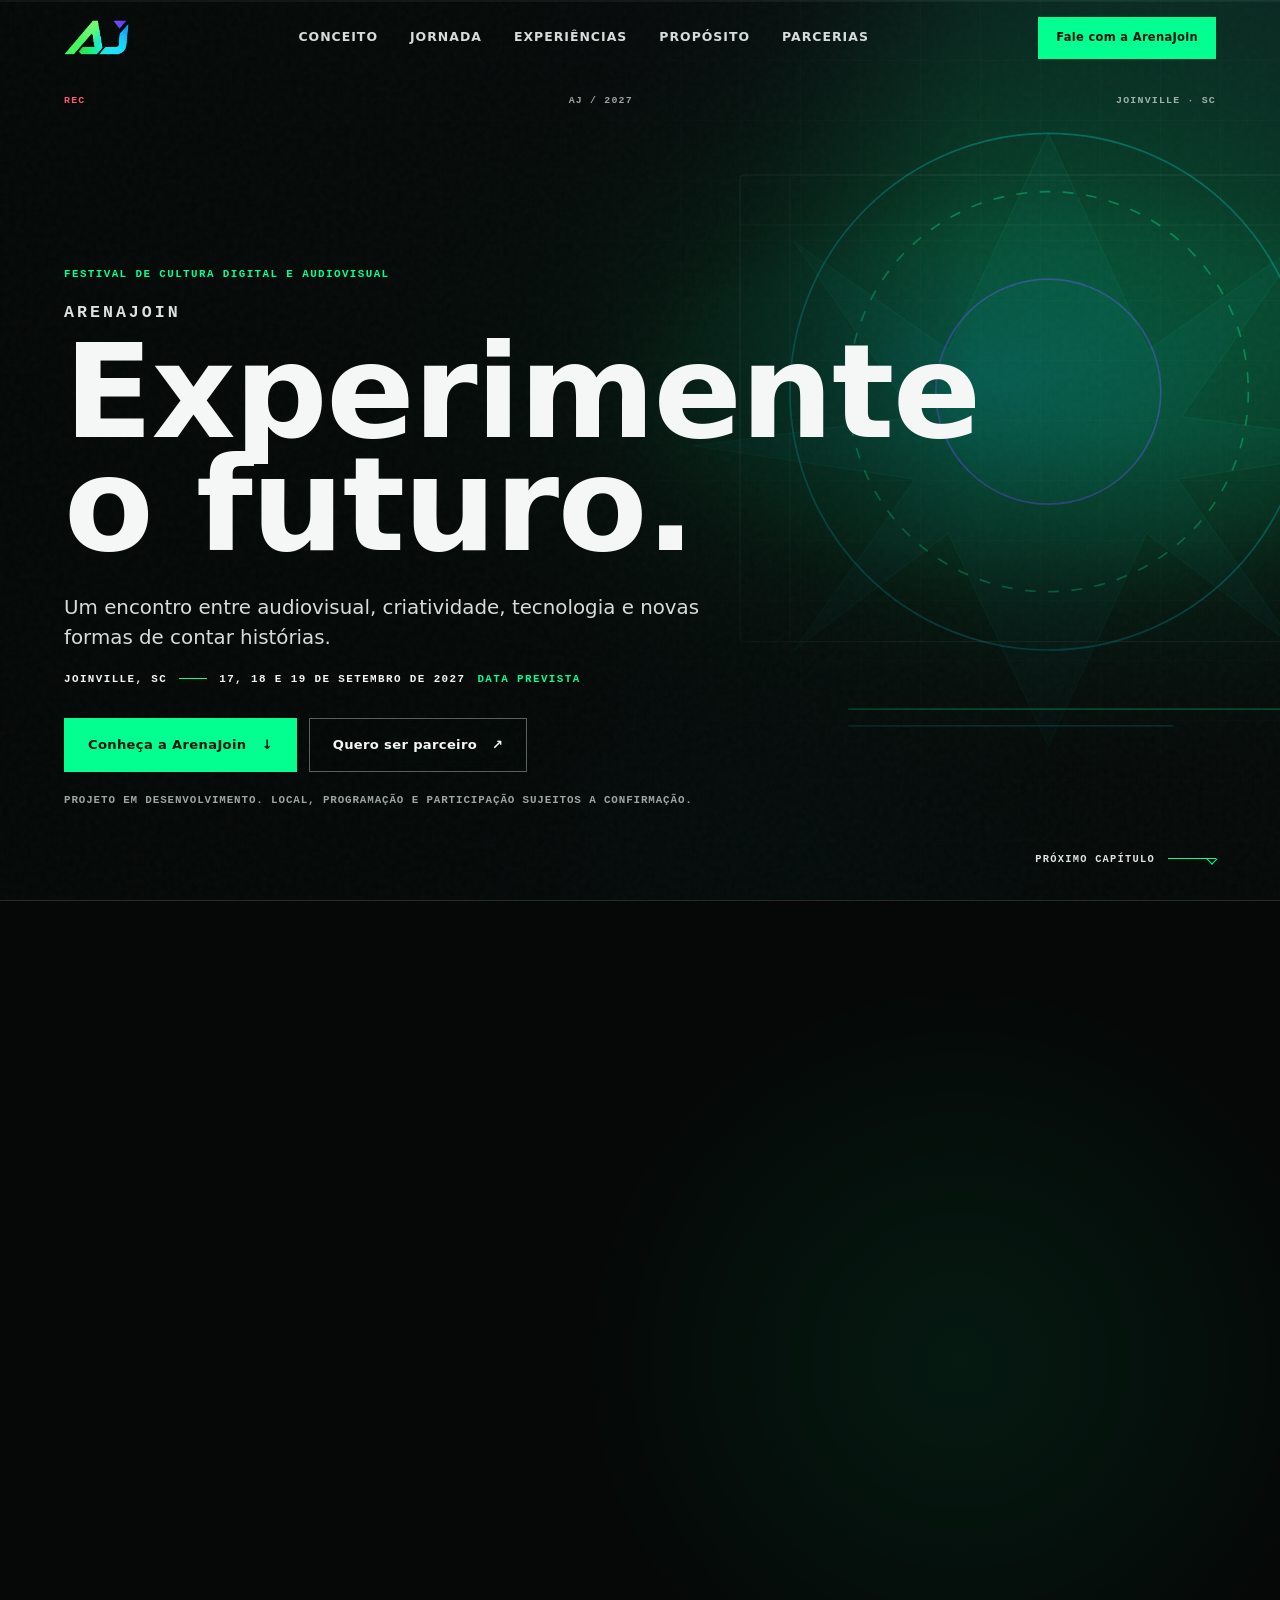
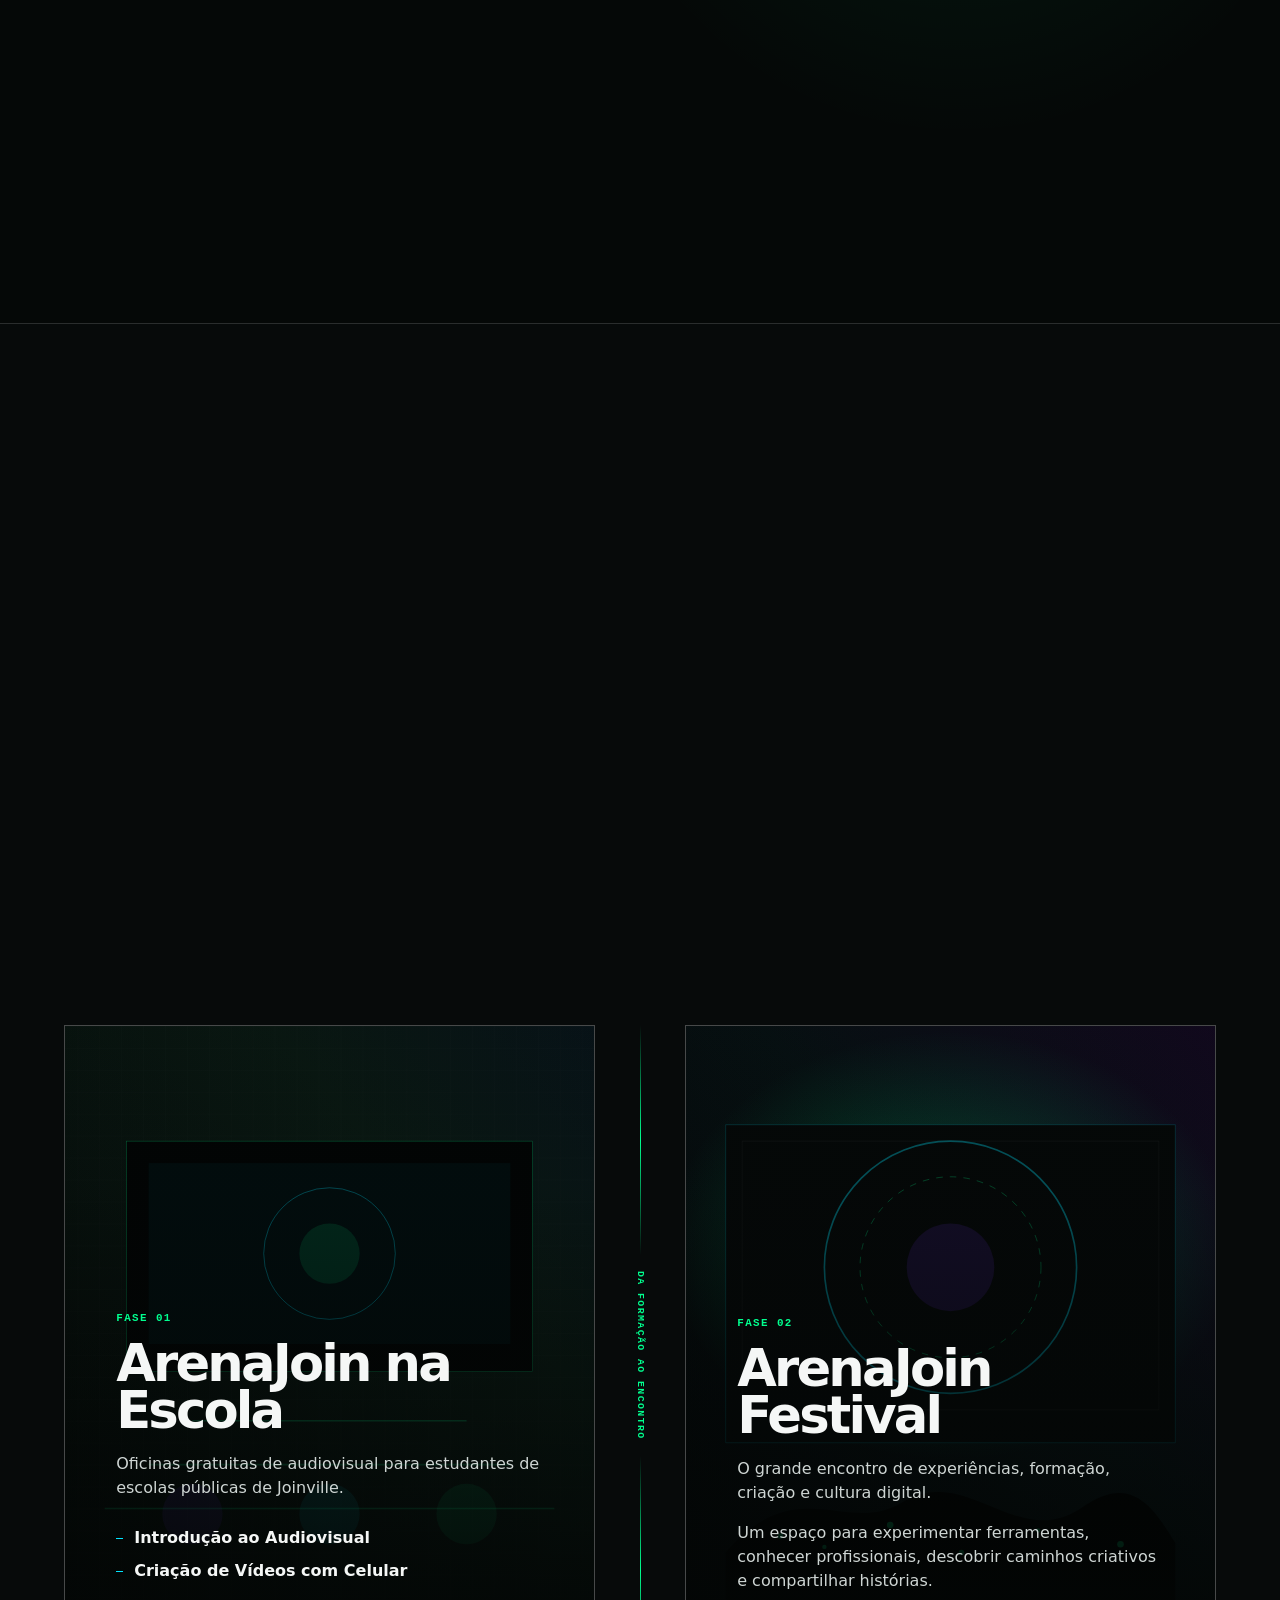
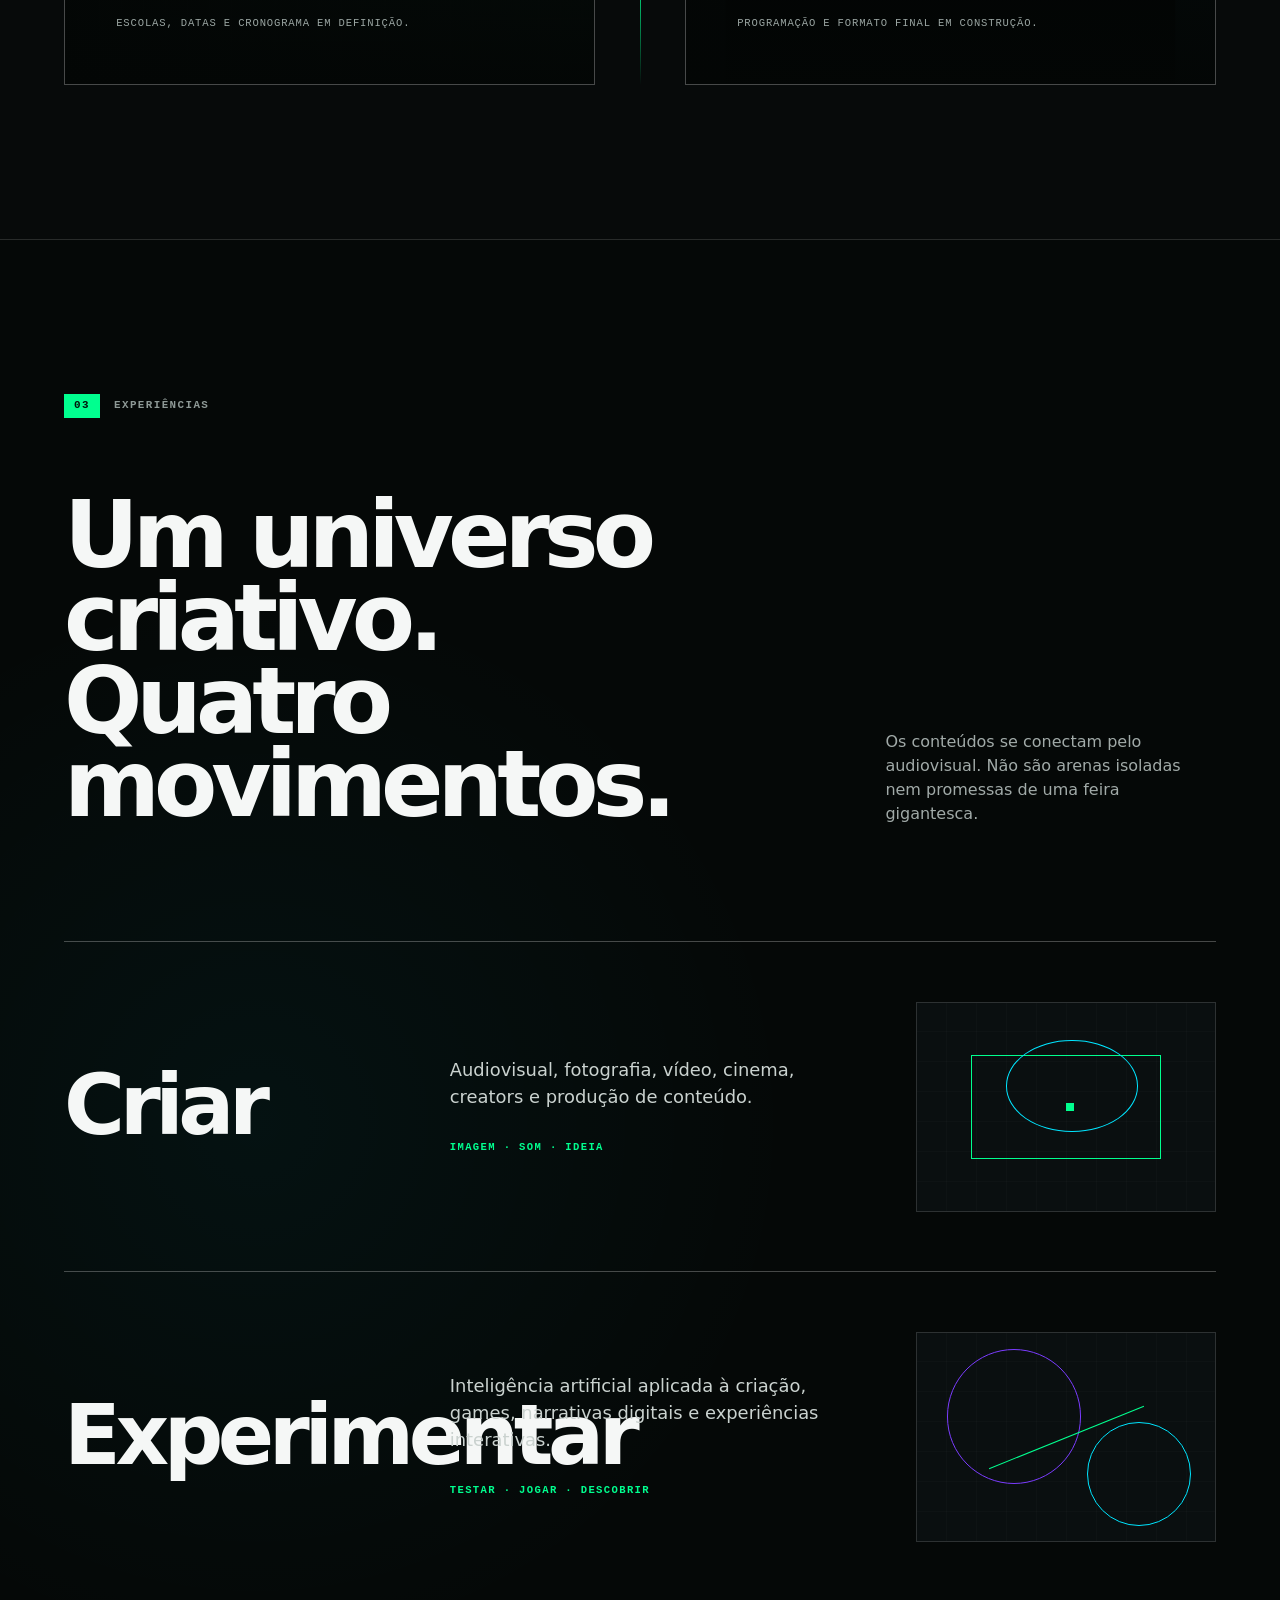
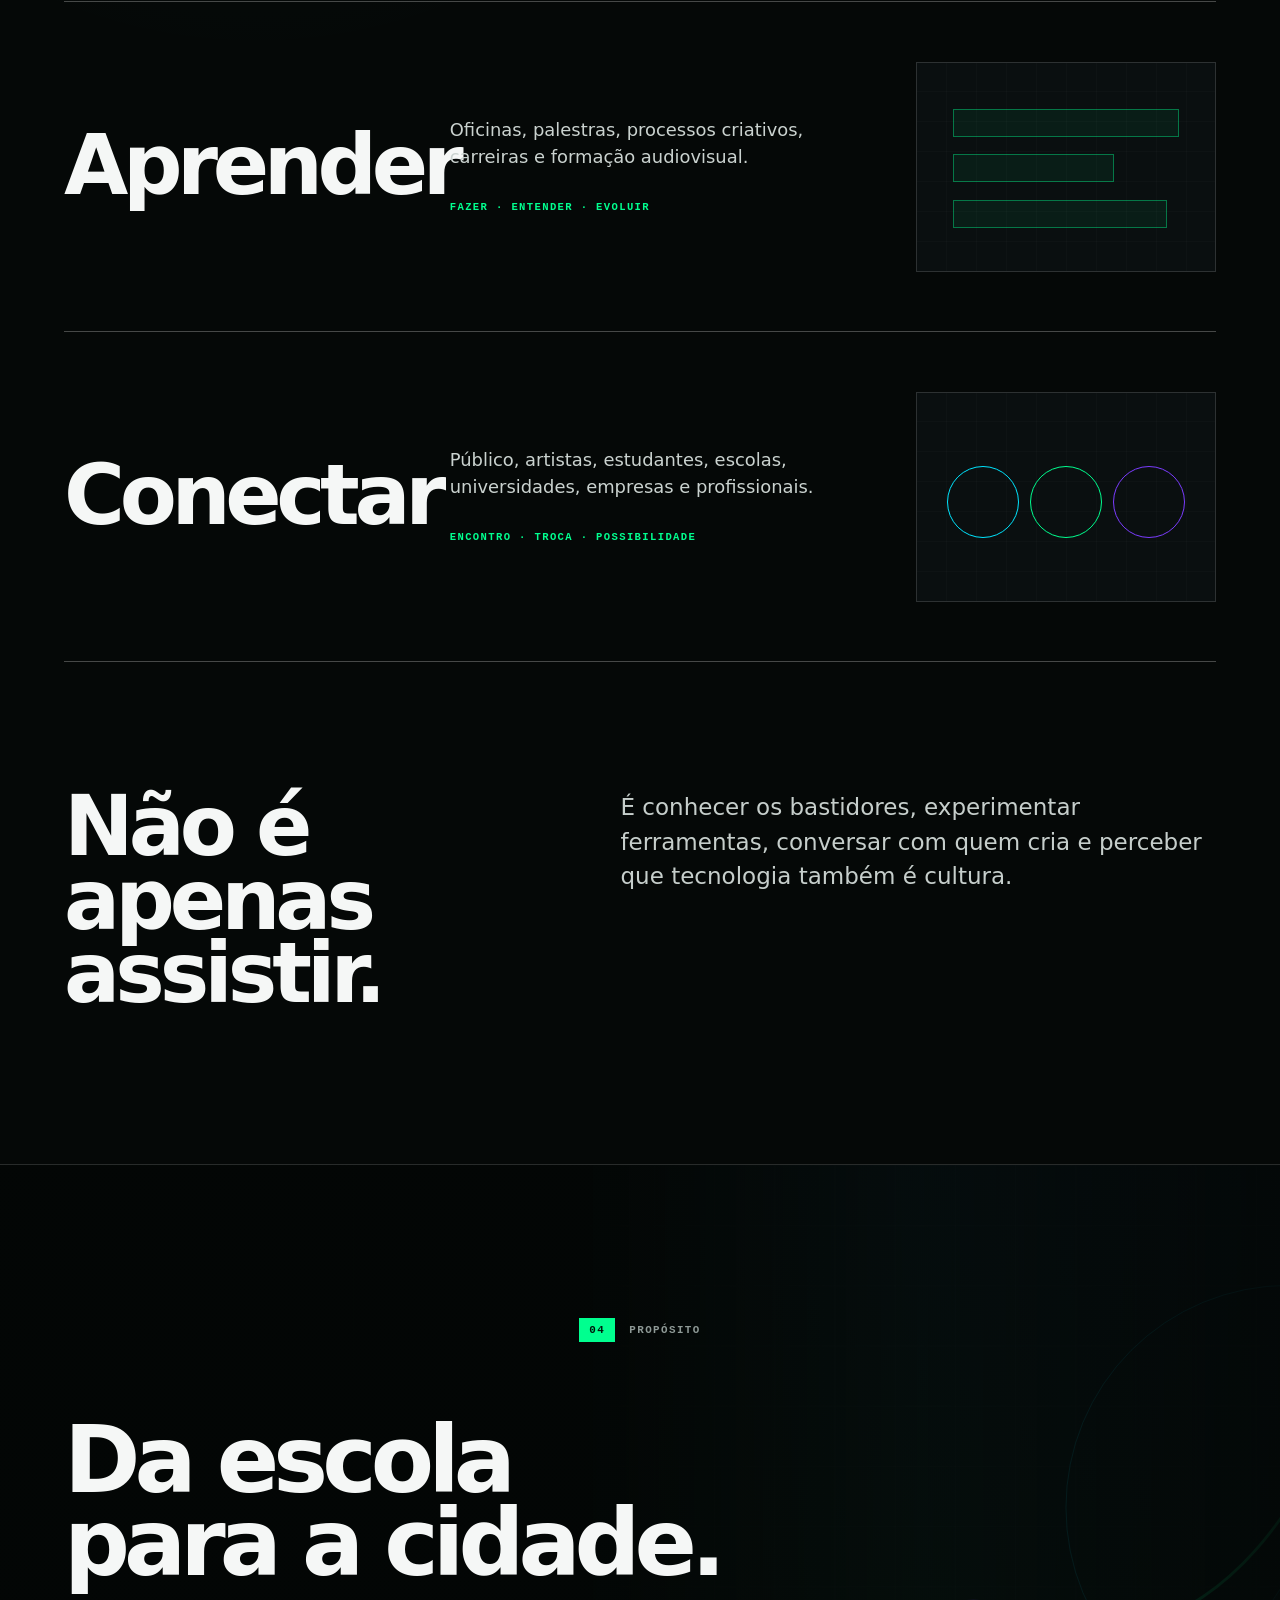
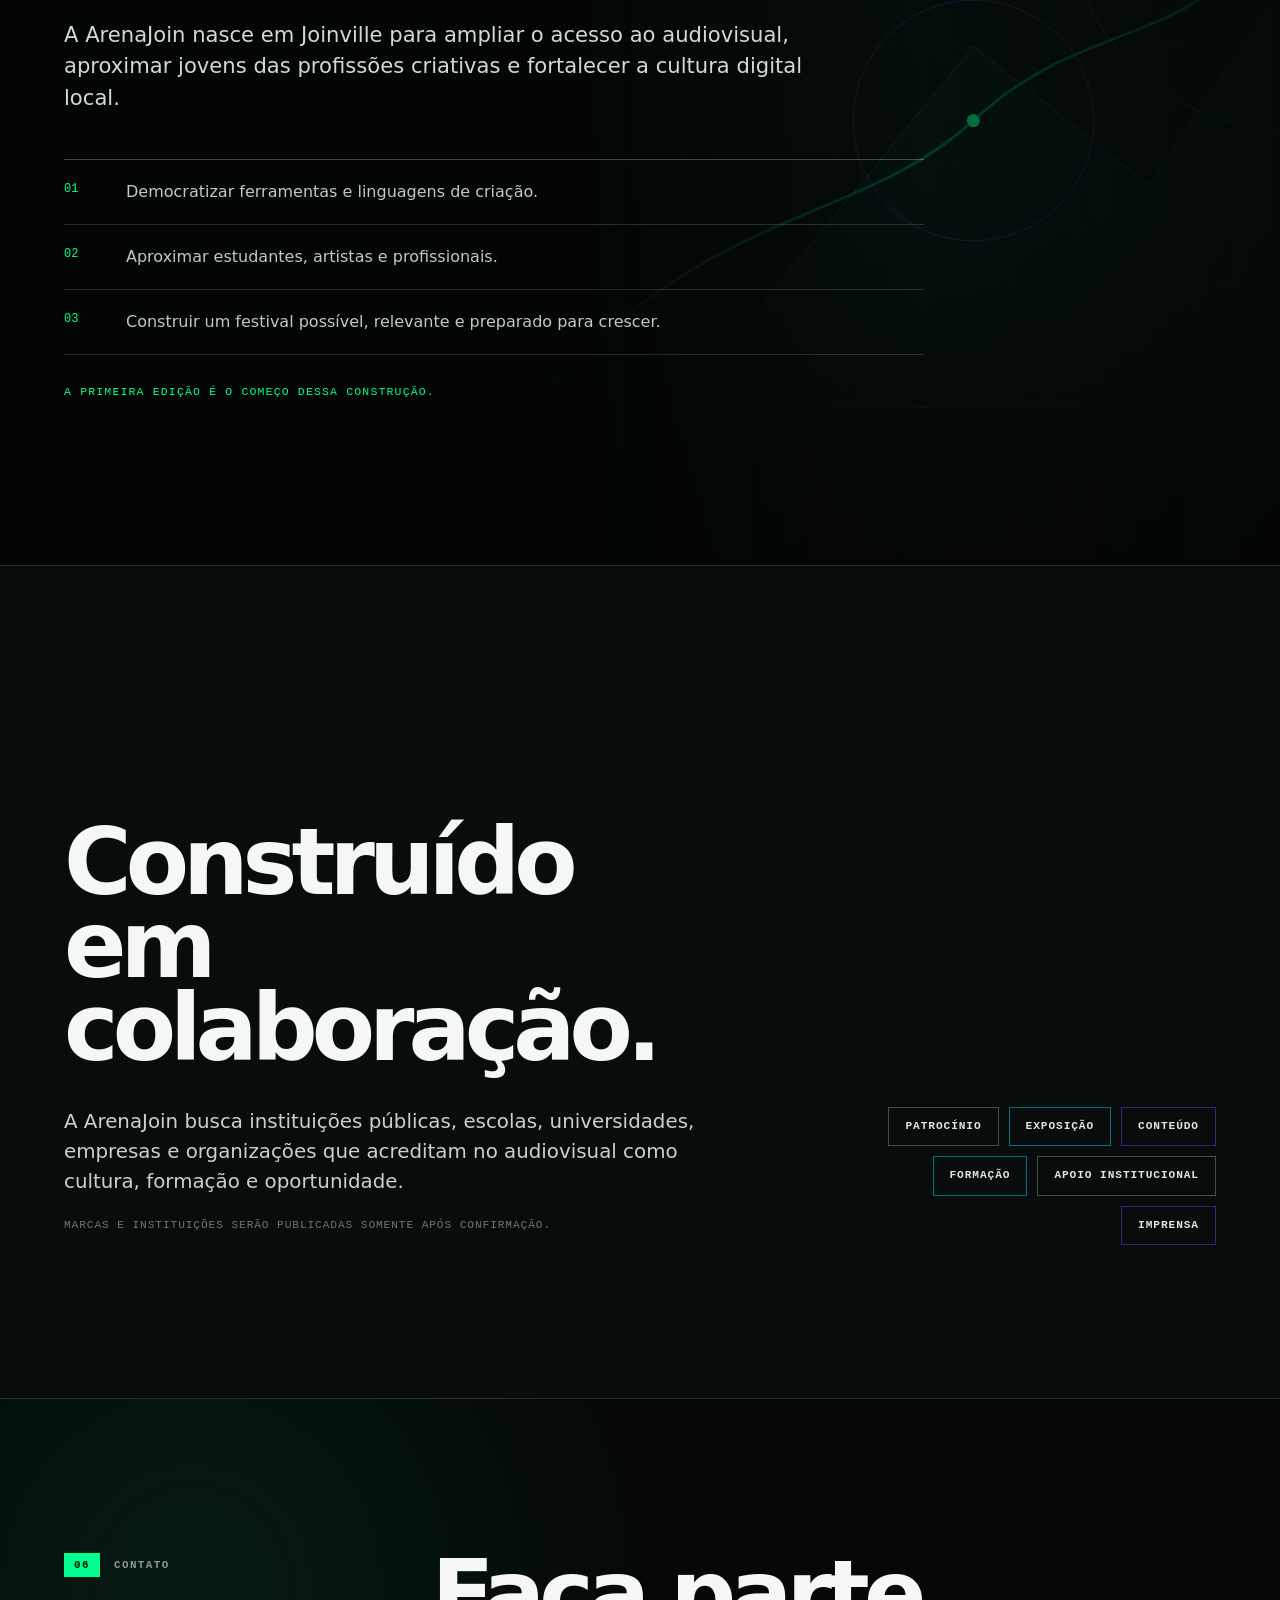
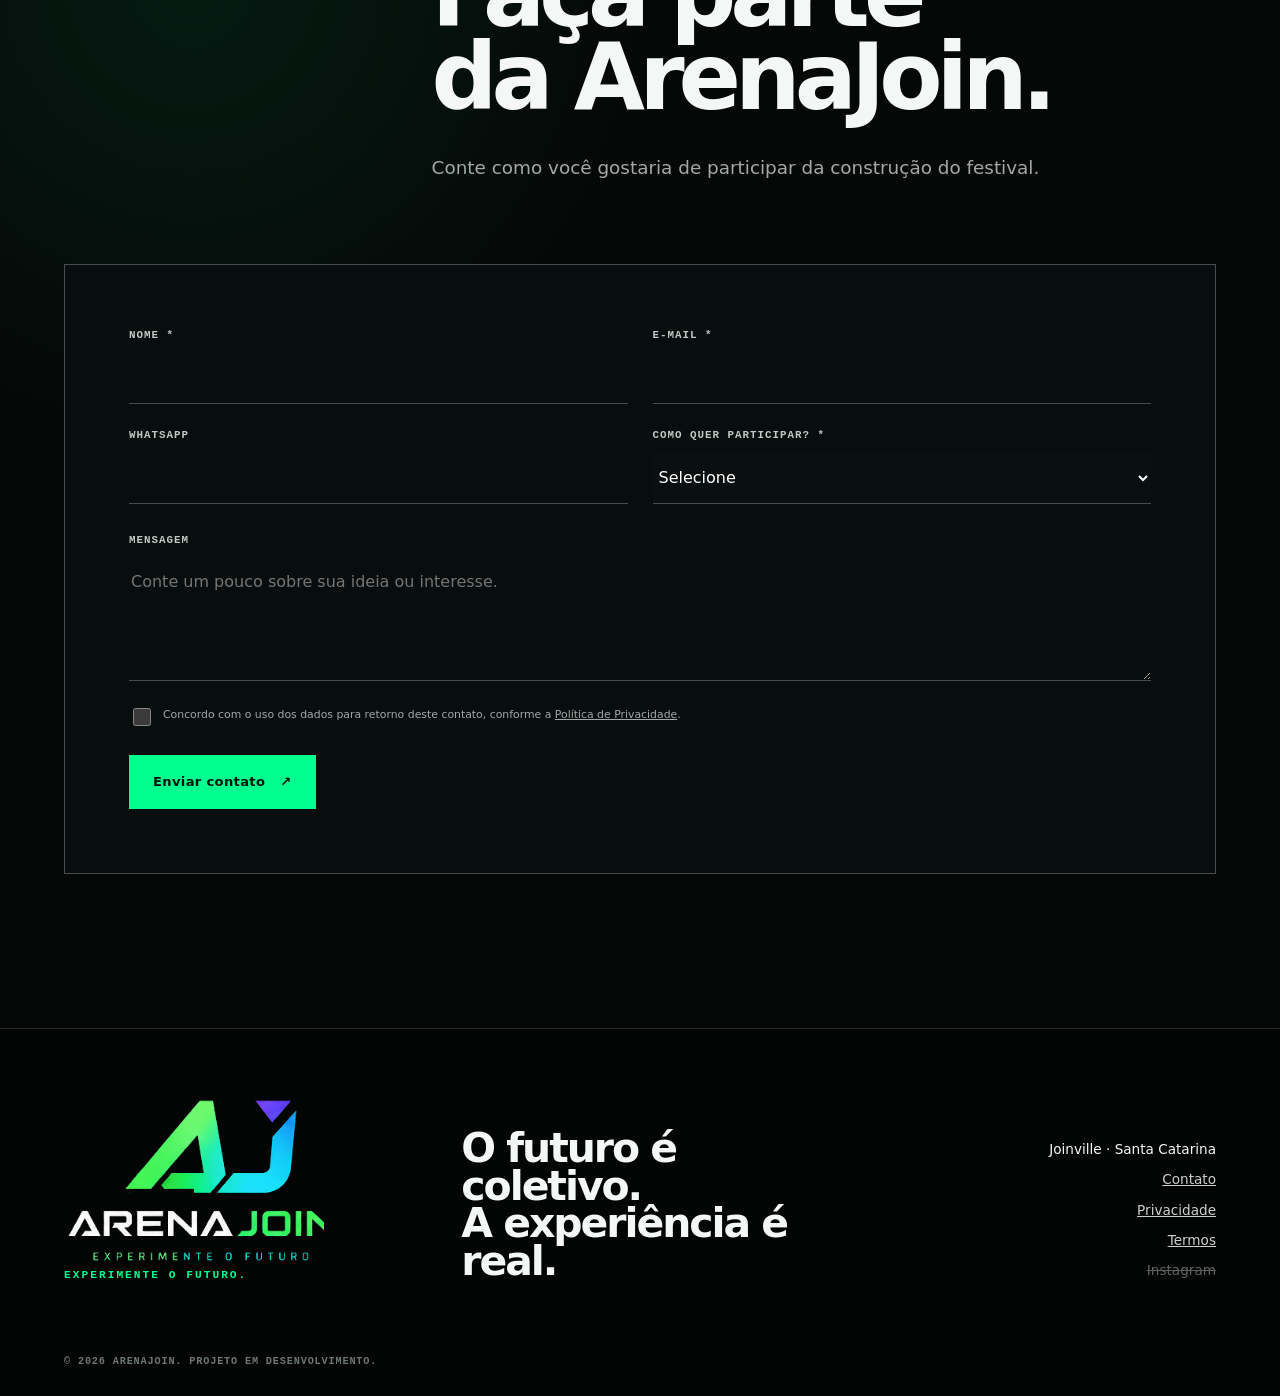
==== commit 1570218d: "Add files via upload" ====
--- a/index.html
+++ b/index.html
@@ -1,29 +1,32 @@
-<!DOCTYPE html>
-
+<!doctype html>
 <html class="no-js" lang="pt-BR">
 <head>
-<meta charset="utf-8"/>
-<meta content="width=device-width, initial-scale=1" name="viewport"/>
-<meta content="#05070b" name="theme-color"/>
-<meta content="dark" name="color-scheme"/>
-<meta content="index,follow,max-image-preview:large" name="robots"/>
-<title>ArenaJoin 2027 | Cultura digital e audiovisual em Joinville</title>
-<meta content="ArenaJoin: festival de cultura digital e audiovisual em desenvolvimento para setembro de 2027, em Joinville. Criação, tecnologia, games, creators, formação e experiências reais." name="description"/>
-<meta content="ArenaJoin, Arena Joinville, festival de tecnologia Joinville, festival de cultura digital, evento de games Joinville, inteligência artificial Joinville, evento de creators, audiovisual Joinville, cosplay Joinville, inovação Joinville, eventos 2027 Joinville" name="keywords"/>
-<link href="https://arenajoin.com.br/" rel="canonical"/>
-<meta content="website" property="og:type"/>
-<meta content="pt_BR" property="og:locale"/>
-<meta content="ArenaJoin 2027 | Experimente o futuro." property="og:title"/>
-<meta content="Um festival onde cultura digital, audiovisual, criatividade e tecnologia ganham forma em experiências reais. Primeira edição em desenvolvimento para Joinville." property="og:description"/>
-<meta content="https://arenajoin.com.br/" property="og:url"/>
-<meta content="https://arenajoin.com.br/assets/og-image.svg" property="og:image"/>
-<meta content="ArenaJoin. Experimente o futuro." property="og:image:alt"/>
-<meta content="summary_large_image" name="twitter:card"/>
-<link href="assets/simbolo-aj-transparent.png" rel="icon" type="image/png"/>
-<link href="manifest.webmanifest" rel="manifest"/>
-<link as="image" href="assets/hero-poster.svg" rel="preload" type="image/svg+xml"/>
-<link href="styles.css" rel="stylesheet"/>
-<script type="application/ld+json">
+  <meta charset="utf-8">
+  <meta name="viewport" content="width=device-width,initial-scale=1,viewport-fit=cover">
+  <meta name="theme-color" content="#050807">
+  <meta name="color-scheme" content="dark">
+  <meta name="robots" content="index,follow,max-image-preview:large">
+
+  <title>ArenaJoin 2027 | Festival de Cultura Digital e Audiovisual</title>
+  <meta name="description" content="A ArenaJoin leva o audiovisual às escolas e reúne Joinville em um festival de cultura digital, criatividade e novas tecnologias. Primeira edição prevista para setembro de 2027.">
+  <meta name="keywords" content="ArenaJoin, festival audiovisual Joinville, cultura digital Joinville, criação de vídeos com celular, audiovisual nas escolas, creators Joinville, inteligência artificial na criação, games e narrativas digitais">
+  <link rel="canonical" href="https://arenajoin.com.br/">
+
+  <meta property="og:type" content="website">
+  <meta property="og:locale" content="pt_BR">
+  <meta property="og:title" content="ArenaJoin 2027 | Experimente o futuro.">
+  <meta property="og:description" content="Um festival de cultura digital e audiovisual que começa nas escolas e culmina em um grande encontro em Joinville.">
+  <meta property="og:url" content="https://arenajoin.com.br/">
+  <meta property="og:image" content="https://arenajoin.com.br/assets/og-arena-2027.png">
+  <meta property="og:image:alt" content="ArenaJoin 2027. Festival de Cultura Digital e Audiovisual.">
+  <meta name="twitter:card" content="summary_large_image">
+
+  <link rel="icon" type="image/png" href="assets/simbolo-aj-transparent.png">
+  <link rel="manifest" href="manifest.webmanifest">
+  <link rel="preload" as="image" href="assets/hero-2027.svg" type="image/svg+xml">
+  <link rel="stylesheet" href="styles.css">
+
+  <script type="application/ld+json">
   {
     "@context": "https://schema.org",
     "@type": "WebSite",
@@ -35,285 +38,256 @@
   </script>
 </head>
 <body>
-<a class="skip-link" href="#conteudo">Pular para o conteúdo</a>
-<div aria-hidden="true" class="page-progress"><span></span></div>
-<div aria-hidden="true" class="site-grain"></div>
-<div aria-hidden="true" class="cursor-light"></div>
-<header class="site-header" id="topo">
-<a aria-label="ArenaJoin, início" class="brand" href="#inicio">
-<img alt="ArenaJoin" height="48" src="assets/simbolo-aj-transparent.png" width="78"/>
-</a>
-<button aria-controls="menu-principal" aria-expanded="false" class="menu-toggle" type="button">
-<span class="sr-only">Abrir menu</span>
-<i></i><i></i>
-</button>
-<nav aria-label="Navegação principal" class="main-nav" id="menu-principal"><a href="#festival">O festival</a><a href="#audiovisual">Audiovisual</a><a href="#universos">Universos</a><a href="#cultura">Cultura e Joinville</a><a href="#parcerias">Parcerias</a></nav>
-<a class="button button--compact header-cta" href="#novidades">Quero acompanhar</a>
-</header>
-<main id="conteudo">
-<section aria-labelledby="hero-title" class="hero" id="inicio">
-<div aria-hidden="true" class="hero-media">
-<video class="hero-video" data-optional-media="" loop="" muted="" playsinline="" poster="assets/hero-poster.svg" preload="metadata">
-<source src="assets/media/hero-loop.webm" type="video/webm"/>
-<source src="assets/media/hero-loop.mp4" type="video/mp4"/>
-</video>
-<div class="hero-fallback"></div>
-<div class="hero-shade"></div>
-<div class="hero-lines"></div>
-</div>
-<div aria-hidden="true" class="hero-ui">
-<span>AJ / PREVIEW 01</span>
-<span>AUDIOVISUAL · CULTURA DIGITAL · JOINVILLE</span>
-<span>PROJETO EM DESENVOLVIMENTO</span>
-</div>
-<div class="hero-content">
-<p class="eyebrow reveal"><span>Data prevista</span> 17, 18 e 19 de setembro de 2027 · Joinville, SC</p>
-<h1 class="hero-title reveal" id="hero-title">
-<span class="hero-name">ArenaJoin</span>
-<span class="hero-claim">Experimente<br/>o futuro.</span>
-</h1>
-<p class="hero-lead reveal">Um festival onde cultura digital, audiovisual, criatividade e tecnologia ganham forma em experiências reais.</p>
-<div class="hero-actions reveal">
-<a class="button" href="#novidades">Quero acompanhar <span aria-hidden="true">↘</span></a>
-<a class="button button--ghost" href="#parcerias">Seja parceiro <span aria-hidden="true">↗</span></a>
-</div>
-<p class="status-note reveal"><i></i> Primeira edição em estruturação. Local e programação ainda não confirmados.</p>
-</div>
-<button aria-pressed="false" class="sound-control" hidden="" type="button">
-<span aria-hidden="true" class="sound-bars"><i></i><i></i><i></i></span>
-<span class="sound-label">Ativar som</span>
-</button>
-<a class="scroll-cue" href="#festival"><span>Explorar</span><i></i></a>
-</section>
-<section class="manifesto section" id="festival">
-<div class="section-index reveal">01 / O FESTIVAL</div>
-<div class="manifesto-grid">
-<h2 class="display-title reveal">Não é só para assistir.</h2>
-<div class="manifesto-copy reveal"><p class="lead">A ArenaJoin é um festival de cultura digital que conecta pessoas, ideias, talentos e experiências.</p><p>Mais do que observar, o público poderá explorar, testar, aprender, criar e participar.</p><p>Audiovisual, games, creators, inteligência artificial, arte, educação e negócios dividem a mesma arena sem reduzir o projeto a uma convenção gamer.</p></div>
-</div>
-<div aria-hidden="true" class="kinetic-band">
-<div>JOGAR · CRIAR · APRENDER · TESTAR · CONECTAR · PARTICIPAR · </div>
-<div>JOGAR · CRIAR · APRENDER · TESTAR · CONECTAR · PARTICIPAR · </div>
-</div>
-</section>
-<section aria-labelledby="audiovisual-title" class="audiovisual section" id="audiovisual">
-<div class="section-heading reveal">
-<div>
-<span class="section-index">02 / AUDIOVISUAL COMO LINGUAGEM</span>
-<h2 class="display-title" id="audiovisual-title">Cultura digital em movimento.</h2>
-</div>
-<p>O audiovisual não entra como um card isolado. Ele conecta formação, criação, registro, circulação e memória em diferentes frentes da ArenaJoin.</p>
-</div>
-<div class="av-feature">
-<div aria-label="Representação conceitual do Núcleo Audiovisual ArenaJoin" class="av-stage reveal">
-<div class="av-monitor">
-<div class="av-monitor-head"><span>AJ / NÚCLEO AUDIOVISUAL</span><span>REC ●</span><span>00:17:19:27</span></div>
-<div class="av-monitor-frame">
-<div class="av-focus focus-a"></div><div class="av-focus focus-b"></div>
-<div aria-hidden="true" class="av-aperture"><i></i><i></i><i></i><i></i><i></i><i></i></div>
-<div class="av-subtitle">IMAGEM · SOM · CRIAÇÃO · TERRITÓRIO</div>
-</div>
-<div aria-hidden="true" class="av-timeline">
-<div class="av-time-ruler"><i></i><i></i><i></i><i></i><i></i><i></i><i></i><i></i></div>
-<div class="av-track"><span>V1</span><b></b><b></b><b></b></div>
-<div class="av-track av-track--audio"><span>A1</span><b></b><b></b><b></b><b></b></div>
-</div>
-</div>
-<small>Representação visual conceitual. Conteúdos e formatos em desenvolvimento.</small>
-</div>
-<div class="av-copy reveal">
-<span class="av-kicker">NÚCLEO AUDIOVISUAL ARENAJOIN</span>
-<h3>Imagem, som e criação atravessando todo o festival.</h3>
-<p>A proposta é reunir produção audiovisual, animação, arte digital, criação de conteúdo, games, inteligência artificial e novas formas de contar histórias.</p>
-<p>Além do encontro presencial, o núcleo poderá gerar oficinas, registros, entrevistas, conteúdos formativos e um acervo digital das ações desenvolvidas.</p>
-<div class="provisional-tag">Núcleo cultural em desenvolvimento</div>
-</div>
-</div>
-<div class="av-pillars" role="list"><article class="av-pillar reveal" role="listitem"><span>01 / FRAME</span><h3>Imagem e som</h3><p>Roteiro, captação, edição, direção e diferentes linguagens audiovisuais.</p></article><article class="av-pillar reveal" role="listitem"><span>02 / MOTION</span><h3>Arte, animação e personagens</h3><p>Ilustração, movimento, figurino, cosplay e criação visual para telas e experiências.</p></article><article class="av-pillar reveal" role="listitem"><span>03 / STORY</span><h3>Games, IA e narrativas</h3><p>Projetos autorais, mundos interativos e ferramentas digitais aplicadas à criação.</p></article><article class="av-pillar reveal" role="listitem"><span>04 / ARCHIVE</span><h3>Formação, registro e acervo</h3><p>Oficinas, documentação das ações e conteúdos que ampliam o alcance do projeto.</p></article></div>
-<article class="av-workshop reveal">
-<div>
-<span class="physical-label">OFICINA EM DESENVOLVIMENTO</span>
-<h3>Criação de Personagens e Construção de Figurinos</h3>
-</div>
-<p>Uma atividade que conecta design de personagem, figurino, cinema, animação, games e cosplay. Formato e participação serão divulgados após a definição do projeto.</p>
-<span aria-hidden="true" class="av-workshop-code">CHAR / 01</span>
-</article>
-</section>
-<section class="universes section" id="universos">
-<div class="section-heading reveal">
-<div>
-<span class="section-index">03 / O QUE VOCÊ VAI ENCONTRAR</span>
-<h2 class="display-title">Muitos universos.<br/>Uma mesma arena.</h2>
-</div>
-<p>Os temas abaixo orientam a construção do festival. Eles não representam atrações ou programação já confirmadas.</p>
-</div>
-<div class="universe-grid" role="list"><article class="universe-card universe-card--featured reveal" data-accent="cyan" role="listitem"><span class="card-code">01 / FRAME</span><i aria-hidden="true" class="card-mark">24</i><h3>Audiovisual e Novas Narrativas</h3><p>Cinema, vídeo, animação e conteúdo usando imagem, som e tecnologia.</p></article><article class="universe-card reveal" data-accent="green" role="listitem"><span class="card-code">02 / IA</span><i aria-hidden="true" class="card-mark">AI</i><h3>Inteligência Artificial</h3><p>Ferramentas, debates e experiências sobre IA aplicada à criação e ao cotidiano.</p></article><article class="universe-card reveal" data-accent="purple" role="listitem"><span class="card-code">03 / CREATE</span><i aria-hidden="true" class="card-mark">REC</i><h3>Creators e Conteúdo</h3><p>Produção, comunidade e os bastidores de quem transforma ideias em audiência.</p></article><article class="universe-card reveal" data-accent="cyan" role="listitem"><span class="card-code">04 / PLAY</span><i aria-hidden="true" class="card-mark">▶</i><h3>Games e Experiências</h3><p>Jogos, projetos independentes, narrativas e interfaces para testar e participar.</p></article><article class="universe-card reveal" data-accent="purple" role="listitem"><span class="card-code">05 / CHARACTER</span><i aria-hidden="true" class="card-mark">CX</i><h3>Arte Digital, Cosplay e Personagens</h3><p>Ilustração, design, figurino, performance e criação visual.</p></article><article class="universe-card reveal" data-accent="green" role="listitem"><span class="card-code">06 / NEXT</span><i aria-hidden="true" class="card-mark">+</i><h3>Robótica, Educação e Negócios</h3><p>Projetos, formação, carreiras, startups e conexões entre quem cria e quem viabiliza.</p></article></div><div class="experience-strip reveal"><div><span class="section-index">EXPERIÊNCIA REAL</span><h3>Não é só para assistir.</h3><p>A proposta é explorar ferramentas, participar de oficinas, acompanhar conversas, conhecer projetos e encontrar quem está criando o que vem depois.</p></div><ul class="action-list"><li>Explorar</li><li>Testar</li><li>Aprender</li><li>Criar</li><li>Conectar</li></ul></div>
-</section>
-
-<section class="environments section" id="ambientes">
-<div class="section-heading reveal">
-<div>
-<span class="section-index">04 / AMBIENTES EM DESENVOLVIMENTO</span>
-<h2 class="display-title">Uma estrutura flexível para diferentes experiências.</h2>
-</div>
-<p>Os nomes abaixo são conceitos de planejamento. A configuração final dependerá do local, dos parceiros e da programação.</p>
-</div>
-<div class="wayfinding-board reveal">
-<div class="board-head">
-<span>ARENAJOIN / MAPA CONCEITUAL</span>
-<span>LOCAL EM DEFINIÇÃO</span>
-</div>
-<div class="board-list"><div><em>01</em><b>Palco e Conteúdo</b><span>Palco ArenaJoin e Creator Stage</span><i>↗</i></div><div><em>02</em><b>Tecnologia e Games</b><span>IA, games, robótica e experiências interativas</span><i>↗</i></div><div><em>03</em><b>Arte e Personagens</b><span>Artist Alley, cosplay, figurino e criação visual</span><i>↗</i></div><div><em>04</em><b>Negócios e Projetos</b><span>Startups, empresas, expositores e iniciativas independentes</span><i>↗</i></div><div><em>05</em><b>Convivência</b><span>Alimentação, encontro e circulação do público</span><i>↗</i></div></div>
-<div class="board-foot">Ambientes e programação sujeitos a atualização.</div>
-</div>
-</section>
-<section class="culture section culture--compact" id="cultura"><div class="culture-compact-grid"><div class="culture-copy reveal"><span class="section-index">05 / CULTURA, FORMAÇÃO E JOINVILLE</span><h2 class="display-title">Criação que circula. Um projeto que nasce na cidade.</h2><p class="lead">A experiência não precisa começar nem terminar no evento principal.</p><p>A ArenaJoin pretende aproximar estudantes, artistas, creators e comunidades de ferramentas de produção audiovisual, arte digital, games, figurino e novas tecnologias.</p><p>O projeto considera formação, acessibilidade, participação de escolas e universidades, ações em diferentes regiões e produção de acervo digital, conforme sua viabilização cultural e institucional.</p><div class="provisional-tag">Ações e contrapartidas em desenvolvimento</div></div><article class="physical-card reveal compact-city-card"><span class="physical-label">JOINVILLE / IMPACTO</span><h3>Conectar talentos, educação e economia criativa.</h3><p>A ArenaJoin nasce em Joinville com potencial para atrair público regional e criar uma plataforma recorrente para artistas, realizadores, estudantes, empresas e projetos locais.</p></article></div><div class="impact-grid impact-grid--compact"><article class="impact-item reveal"><span>01</span><h3>Talentos locais</h3><p>Mais espaço para quem já produz cultura digital.</p></article><article class="impact-item reveal"><span>02</span><h3>Educação conectada</h3><p>Aproximação entre escolas, universidades e profissionais.</p></article><article class="impact-item reveal"><span>03</span><h3>Economia criativa</h3><p>Conexões e oportunidades em torno da criação.</p></article><article class="impact-item reveal"><span>04</span><h3>Público regional</h3><p>Um encontro aberto a comunidades de toda a região Sul.</p></article></div></section>
-
-<section class="partners section section--bleed" id="parcerias">
-<div class="partner-copy reveal">
-<span class="section-index">06 / EMPRESAS E PARCEIROS</span>
-<h2 class="display-title">Marcas podem participar da experiência, não apenas aparecer nela.</h2>
-<p>A ArenaJoin cria espaços para empresas que desejam conversar com um público conectado, criativo e curioso.</p>
-<p>As parcerias podem envolver experiências, conteúdo audiovisual, visibilidade, relacionamento e projetos de impacto cultural e educacional.</p>
-<button class="button" data-open-dialog="partner-dialog" type="button">Quero conhecer as oportunidades <span aria-hidden="true">↗</span></button>
-<small>Valores e propriedades comerciais não são publicados nesta fase.</small>
-</div>
-<div aria-label="Aplicações conceituais da identidade ArenaJoin em credencial, sinalização e tela" class="partner-visual reveal">
-<div class="credential-mock">
-<div class="credential-lanyard">ARENAJOIN · ARENAJOIN · ARENAJOIN ·</div>
-<div class="credential-card">
-<span>PARCEIRO</span>
-<b>ARENAJOIN<br/>2027</b>
-<i></i>
-<small>EXPERIMENTE O FUTURO.</small>
-</div>
-</div>
-<div class="signage-mock">
-<span>ACESSO / 01</span>
-<b>ÁREA DE<br/>EXPERIÊNCIAS</b>
-<i>→</i>
-</div>
-<div class="screen-mock">
-<span>CONTEÚDO EM CONSTRUÇÃO</span>
-<div class="screen-wave"></div>
-<small>AJ / DISPLAY SYSTEM</small>
-</div>
-</div>
-</section>
-<section class="participate section" id="participe">
-<div class="section-heading reveal">
-<div>
-<span class="section-index">07 / PARTICIPE DA ARENAJOIN</span>
-<h2 class="display-title">Quatro caminhos para começar a conversa.</h2>
-</div>
-<p>Ainda não existem inscrições ou regulamentos abertos. Os caminhos abaixo servem para cadastrar interesse e iniciar conversas.</p>
-</div>
-<div class="participation-paths"><button class="path-card reveal" data-interest="Patrocínio" data-open-dialog="partner-dialog" type="button"><span>01</span><b>Marcas e expositores</b><i>↗</i></button><button class="path-card reveal" data-interest="Creators e Conteúdo" data-scroll-interest="Creators e Conteúdo" type="button"><span>02</span><b>Creators e artistas</b><i>↘</i></button><button class="path-card reveal" data-interest="Oficinas e Formação" data-scroll-interest="Oficinas e Formação" type="button"><span>03</span><b>Educação e formação</b><i>↘</i></button><button class="path-card reveal" data-interest="Projetos independentes" data-scroll-interest="Projetos independentes" type="button"><span>04</span><b>Projetos independentes</b><i>↘</i></button></div>
-<p class="participate-note">Cadastre seu interesse. Entraremos em contato quando houver uma etapa compatível com seu perfil.</p>
-</section>
-<section class="newsletter section" id="novidades">
-<div class="newsletter-copy reveal">
-<span class="section-index">08 / NOVIDADES</span>
-<h2 class="display-title">Acompanhe a construção da ArenaJoin.</h2>
-<p>Receba as próximas informações sobre programação, ingressos, oportunidades e participação.</p>
-</div>
-<form class="lead-form reveal" data-form-kind="publico" id="lead-form" novalidate="">
-<div class="form-row">
-<label><span>Nome</span><input autocomplete="name" name="nome" placeholder="Como podemos te chamar?" required="" type="text"/></label>
-<label><span>E-mail</span><input autocomplete="email" name="email" placeholder="voce@email.com" required="" type="email"/></label>
-</div>
-<div class="form-row">
-<label><span>WhatsApp <small>opcional</small></span><input autocomplete="tel" inputmode="tel" name="whatsapp" placeholder="(47) 99999-9999" type="tel"/></label>
-<label><span>Principal interesse</span>
-<select name="interesse" required="">
-<option value="">Selecione</option>
-<option>Programação</option><option>Ingressos</option><option>Audiovisual</option><option>Cinema e vídeo</option><option>Animação</option><option>Produção de conteúdo</option><option>Arte Digital</option><option>Criação de personagens</option><option>Figurino e cosplay</option><option>Games autorais</option><option>Inteligência Artificial</option><option>Creators e Conteúdo</option><option>Oficinas e Formação</option><option>Expositor</option><option>Parcerias</option><option>Projetos independentes</option>
-</select>
-</label>
-</div>
-<label><span>Como você gostaria de participar? <small>opcional</small></span>
-<select name="forma_participacao">
-<option value="">Selecione</option><option>Receber informações</option><option>Apresentar um projeto</option><option>Ministrar uma oficina</option><option>Exibir um trabalho</option><option>Participar como creator</option><option>Participar como artista</option><option>Apoiar institucionalmente</option><option>Ainda não sei</option>
-</select>
-</label>
-<label class="checkbox-field"><input name="consentimento" required="" type="checkbox"/><span>Autorizo o uso destes dados para receber comunicações da ArenaJoin. Posso cancelar a qualquer momento.</span></label>
-<label aria-hidden="true" class="honeypot">Não preencher<input autocomplete="off" name="website" tabindex="-1" type="text"/></label>
-<button class="button" type="submit">Quero acompanhar <span aria-hidden="true">↗</span></button>
-<p aria-live="polite" class="form-status" role="status"></p>
-</form>
-</section>
-<section class="faq section" id="faq">
-<div class="section-heading reveal">
-<div><span class="section-index">09 / FAQ</span><h2 class="display-title">O que já sabemos.<br/>E o que ainda está aberto.</h2></div>
-</div>
-<div class="faq-list">
-<details class="reveal"><summary>O que é a ArenaJoin?</summary><p>A ArenaJoin é um festival de cultura digital criado em Joinville para conectar tecnologia, criatividade, audiovisual, games, creators, educação, empresas e experiências presenciais.</p></details>
-<details class="reveal"><summary>Qual é o papel do audiovisual na ArenaJoin?</summary><p>O audiovisual é uma linguagem transversal do projeto. Ele conecta formação, criação de conteúdo, animação, arte digital, games, inteligência artificial, personagens, figurinos, registro das ações e produção de acervo. As atividades específicas ainda estão em desenvolvimento.</p></details>
-<details class="reveal"><summary>Quando será realizada?</summary><p>A primeira edição está sendo planejada provisoriamente para 17, 18 e 19 de setembro de 2027. A data será confirmada nos canais oficiais quando as etapas institucionais e operacionais estiverem concluídas.</p></details>
-<details class="reveal"><summary>Onde acontecerá?</summary><p>O evento está sendo planejado para Joinville, Santa Catarina. O local ainda está em definição. O Centreventos Cau Hansen é uma possibilidade em negociação, não uma confirmação.</p></details>
-<details class="reveal"><summary>A entrada será gratuita?</summary><p>O modelo de acesso ainda está em definição. As informações oficiais serão divulgadas neste site e nos canais da ArenaJoin.</p></details>
-<details class="reveal"><summary>Como participar como expositor?</summary><p>Cadastre seu interesse no formulário de parcerias. O contato não representa reserva de espaço ou inscrição, mas permite iniciar a conversa comercial.</p></details>
-<details class="reveal"><summary>Como apresentar um projeto?</summary><p>Use o cadastro de interesse e selecione “Projetos independentes”. Quando houver uma etapa de curadoria ou participação compatível, as regras serão divulgadas.</p></details>
-<details class="reveal"><summary>Como ser patrocinador?</summary><p>Preencha o formulário comercial. A equipe apresentará as possibilidades de parceria de acordo com o momento do projeto e o perfil da empresa.</p></details>
-<details class="reveal"><summary>A programação já está definida?</summary><p>Não. A programação está em construção. Atrações, participantes, ambientes e horários serão publicados somente após confirmação.</p></details>
-</div>
-</section>
-</main>
-<footer class="site-footer">
-<div class="footer-brand">
-<img alt="ArenaJoin" height="52" src="assets/logo-arenajoin-transparent.png" width="248"/>
-<p>Experimente o futuro.</p>
-</div>
-<div class="footer-info">
-<strong>Joinville, Santa Catarina</strong>
-<span>17, 18 e 19 de setembro de 2027 · data prevista</span>
-<span>Local e programação em definição</span>
-</div>
-<nav aria-label="Links institucionais" class="footer-links">
-<a href="#parcerias">Parcerias</a>
-<a href="#novidades">Receber novidades</a>
-<a href="#faq">Perguntas frequentes</a>
-<a href="privacidade.html">Política de privacidade</a>
-<a href="termos.html">Termos de uso</a>
-<a data-placeholder-link="instagram" href="#">Instagram</a>
-</nav>
-<div class="footer-bottom">
-<p>O futuro é coletivo. A experiência é real.</p>
-<small>© <span data-current-year=""></span> ArenaJoin. Projeto em desenvolvimento.</small>
-</div>
-</footer>
-<dialog aria-labelledby="partner-dialog-title" class="partner-dialog" id="partner-dialog">
-<div class="dialog-shell">
-<button aria-label="Fechar formulário" class="dialog-close" data-close-dialog="" type="button">×</button>
-<span class="section-index">CONTATO COMERCIAL</span>
-<h2 id="partner-dialog-title">Vamos conversar sobre participação.</h2>
-<p>Este formulário registra interesse. Não representa reserva, contrato ou confirmação de participação.</p>
-<form class="partner-form" data-form-kind="parceria" id="partner-form" novalidate="">
-<div class="form-row">
-<label><span>Nome</span><input autocomplete="name" name="nome" required="" type="text"/></label>
-<label><span>Empresa ou instituição</span><input autocomplete="organization" name="empresa" required="" type="text"/></label>
-</div>
-<div class="form-row">
-<label><span>Cargo</span><input autocomplete="organization-title" name="cargo" type="text"/></label>
-<label><span>E-mail</span><input autocomplete="email" name="email" required="" type="email"/></label>
-</div>
-<div class="form-row">
-<label><span>WhatsApp</span><input autocomplete="tel" name="whatsapp" required="" type="tel"/></label>
-<label><span>Tipo de interesse</span>
-<select name="interesse" required="">
-<option value="">Selecione</option><option>Patrocínio</option><option>Naming rights</option><option>Expositor</option><option>Projeto cultural ou audiovisual</option><option>Parceiro institucional</option><option>Fornecedor</option><option>Imprensa</option><option>Escola ou universidade</option><option>Outro</option>
-</select>
-</label>
-</div>
-<label><span>Mensagem</span><textarea name="mensagem" placeholder="Conte brevemente o que você imagina construir com a ArenaJoin." rows="5"></textarea></label>
-<label class="checkbox-field"><input name="consentimento" required="" type="checkbox"/><span>Autorizo o uso destes dados para retorno sobre esta manifestação de interesse.</span></label>
-<label aria-hidden="true" class="honeypot">Não preencher<input autocomplete="off" name="website" tabindex="-1" type="text"/></label>
-<button class="button" type="submit">Enviar interesse <span aria-hidden="true">↗</span></button>
-<p aria-live="polite" class="form-status" role="status"></p>
-</form>
-</div>
-</dialog>
-<script src="site.config.js"></script>
-<script defer="" src="script.js"></script>
+  <a class="skip-link" href="#conteudo">Pular para o conteúdo</a>
+  <div class="page-progress" aria-hidden="true"><span></span></div>
+  <div class="film-grain" aria-hidden="true"></div>
+
+  <header class="site-header" id="topo">
+    <a class="brand" href="#inicio" aria-label="ArenaJoin, início">
+      <img src="assets/simbolo-aj-transparent.png" alt="ArenaJoin" width="72" height="44">
+    </a>
+
+    <button class="menu-toggle" type="button" aria-controls="menu-principal" aria-expanded="false">
+      <span class="sr-only">Abrir menu</span><i></i><i></i>
+    </button>
+
+    <nav class="main-nav" id="menu-principal" aria-label="Navegação principal">
+      <a href="#conceito">Conceito</a>
+      <a href="#jornada">Jornada</a>
+      <a href="#experiencias">Experiências</a>
+      <a href="#proposito">Propósito</a>
+      <a href="#parcerias">Parcerias</a>
+    </nav>
+
+    <a class="button button--small header-cta" href="#contato">Fale com a ArenaJoin</a>
+  </header>
+
+  <main id="conteudo">
+    <section class="hero" id="inicio" aria-labelledby="hero-title">
+      <div class="hero-media" aria-hidden="true">
+        <video class="hero-video" data-optional-media muted loop playsinline preload="metadata" poster="assets/hero-2027.svg">
+          <source src="assets/media/hero-audiovisual.webm" type="video/webm">
+          <source src="assets/media/hero-audiovisual.mp4" type="video/mp4">
+        </video>
+        <div class="hero-fallback"></div>
+        <div class="hero-overlay"></div>
+        <div class="hero-light hero-light--one"></div>
+        <div class="hero-light hero-light--two"></div>
+      </div>
+
+      <div class="hero-frame" aria-hidden="true">
+        <span>REC</span><span>AJ / 2027</span><span>JOINVILLE · SC</span>
+      </div>
+
+      <div class="hero-content">
+        <p class="eyebrow reveal">Festival de Cultura Digital e Audiovisual</p>
+        <h1 id="hero-title" class="hero-title reveal">
+          <span>ArenaJoin</span>
+          <strong>Experimente<br>o futuro.</strong>
+        </h1>
+        <p class="hero-lead reveal">Um encontro entre audiovisual, criatividade, tecnologia e novas formas de contar histórias.</p>
+        <p class="hero-meta reveal">Joinville, SC <i></i> 17, 18 e 19 de setembro de 2027 <small>data prevista</small></p>
+        <div class="hero-actions reveal">
+          <a class="button" href="#conceito">Conheça a ArenaJoin <span aria-hidden="true">↓</span></a>
+          <a class="button button--ghost" href="#contato">Quero ser parceiro <span aria-hidden="true">↗</span></a>
+        </div>
+        <p class="status-note reveal">Projeto em desenvolvimento. Local, programação e participação sujeitos a confirmação.</p>
+      </div>
+
+      <a class="scroll-cue" href="#conceito"><span>Próximo capítulo</span><i></i></a>
+    </section>
+
+    <section class="chapter concept" id="conceito" aria-labelledby="concept-title">
+      <div class="chapter-label reveal"><span>01</span> CONCEITO</div>
+      <div class="concept-grid">
+        <div class="concept-copy">
+          <h2 id="concept-title" class="display-title reveal">O futuro também é uma linguagem.</h2>
+          <div class="concept-text reveal">
+            <p>Criar nunca foi tão acessível.</p>
+            <p>Uma câmera pode estar no bolso. Uma animação pode nascer de novas ferramentas. Um jogo também pode contar uma história.</p>
+            <p>A ArenaJoin aproxima pessoas das formas contemporâneas de criar, assistir, jogar e se comunicar.</p>
+          </div>
+        </div>
+
+        <div class="concept-visual reveal" aria-label="Representação visual de uma timeline audiovisual">
+          <div class="screen-top"><span>AJ / LANGUAGE</span><span>00:27:09:12</span></div>
+          <div class="screen-center">
+            <span class="screen-word">IMAGEM</span>
+            <span class="screen-word">SOM</span>
+            <span class="screen-word">MOVIMENTO</span>
+            <span class="screen-word">INTERAÇÃO</span>
+            <div class="focus-ring"></div>
+          </div>
+          <div class="screen-timeline"><i></i><i></i><i></i><i></i><i></i><i></i><i></i></div>
+        </div>
+      </div>
+    </section>
+
+    <section class="chapter journey" id="jornada" aria-labelledby="journey-title">
+      <div class="chapter-label reveal"><span>02</span> JORNADA</div>
+      <div class="section-intro reveal">
+        <h2 id="journey-title" class="display-title">Começa nas escolas.<br>Encontra a cidade.</h2>
+        <p>A formação não é um projeto paralelo. Ela é o primeiro capítulo da ArenaJoin.</p>
+      </div>
+
+      <div class="journey-flow">
+        <article class="journey-scene journey-scene--school reveal">
+          <div class="scene-media" aria-hidden="true">
+            <video data-optional-media muted loop playsinline preload="none" poster="assets/school-2027.svg">
+              <source src="assets/media/escola-loop.webm" type="video/webm">
+              <source src="assets/media/escola-loop.mp4" type="video/mp4">
+            </video>
+            <div class="scene-fallback"></div>
+          </div>
+          <div class="scene-content">
+            <span class="scene-number">FASE 01</span>
+            <h3>ArenaJoin na Escola</h3>
+            <p>Oficinas gratuitas de audiovisual para estudantes de escolas públicas de Joinville.</p>
+            <ul>
+              <li>Introdução ao Audiovisual</li>
+              <li>Criação de Vídeos com Celular</li>
+            </ul>
+            <small>Escolas, datas e cronograma em definição.</small>
+          </div>
+        </article>
+
+        <div class="journey-connector reveal" aria-hidden="true"><span></span><b>DA FORMAÇÃO AO ENCONTRO</b><span></span></div>
+
+        <article class="journey-scene journey-scene--festival reveal">
+          <div class="scene-media" aria-hidden="true">
+            <video data-optional-media muted loop playsinline preload="none" poster="assets/festival-2027.svg">
+              <source src="assets/media/festival-loop.webm" type="video/webm">
+              <source src="assets/media/festival-loop.mp4" type="video/mp4">
+            </video>
+            <div class="scene-fallback"></div>
+          </div>
+          <div class="scene-content">
+            <span class="scene-number">FASE 02</span>
+            <h3>ArenaJoin Festival</h3>
+            <p>O grande encontro de experiências, formação, criação e cultura digital.</p>
+            <p>Um espaço para experimentar ferramentas, conhecer profissionais, descobrir caminhos criativos e compartilhar histórias.</p>
+            <small>Programação e formato final em construção.</small>
+          </div>
+        </article>
+      </div>
+    </section>
+
+    <section class="chapter experiences" id="experiencias" aria-labelledby="experiences-title">
+      <div class="chapter-label reveal"><span>03</span> EXPERIÊNCIAS</div>
+      <div class="section-intro reveal">
+        <h2 id="experiences-title" class="display-title">Um universo criativo.<br>Quatro movimentos.</h2>
+        <p>Os conteúdos se conectam pelo audiovisual. Não são arenas isoladas nem promessas de uma feira gigantesca.</p>
+      </div>
+
+      <div class="experience-sequence">
+        <article class="experience-row reveal">
+          <div class="experience-word">Criar</div>
+          <div class="experience-copy"><p>Audiovisual, fotografia, vídeo, cinema, creators e produção de conteúdo.</p><span>IMAGEM · SOM · IDEIA</span></div>
+          <div class="experience-shot shot-create" aria-hidden="true"><i></i><i></i><i></i></div>
+        </article>
+        <article class="experience-row reveal">
+          <div class="experience-word">Experimentar</div>
+          <div class="experience-copy"><p>Inteligência artificial aplicada à criação, games, narrativas digitais e experiências interativas.</p><span>TESTAR · JOGAR · DESCOBRIR</span></div>
+          <div class="experience-shot shot-experiment" aria-hidden="true"><i></i><i></i><i></i></div>
+        </article>
+        <article class="experience-row reveal">
+          <div class="experience-word">Aprender</div>
+          <div class="experience-copy"><p>Oficinas, palestras, processos criativos, carreiras e formação audiovisual.</p><span>FAZER · ENTENDER · EVOLUIR</span></div>
+          <div class="experience-shot shot-learn" aria-hidden="true"><i></i><i></i><i></i></div>
+        </article>
+        <article class="experience-row reveal">
+          <div class="experience-word">Conectar</div>
+          <div class="experience-copy"><p>Público, artistas, estudantes, escolas, universidades, empresas e profissionais.</p><span>ENCONTRO · TROCA · POSSIBILIDADE</span></div>
+          <div class="experience-shot shot-connect" aria-hidden="true"><i></i><i></i><i></i></div>
+        </article>
+      </div>
+
+      <div class="participation-statement reveal">
+        <span>Não é apenas assistir.</span>
+        <p>É conhecer os bastidores, experimentar ferramentas, conversar com quem cria e perceber que tecnologia também é cultura.</p>
+      </div>
+    </section>
+
+    <section class="chapter purpose" id="proposito" aria-labelledby="purpose-title">
+      <div class="purpose-media" aria-hidden="true"></div>
+      <div class="chapter-label reveal"><span>04</span> PROPÓSITO</div>
+      <div class="purpose-content">
+        <h2 id="purpose-title" class="display-title reveal">Da escola para a cidade.</h2>
+        <p class="purpose-lead reveal">A ArenaJoin nasce em Joinville para ampliar o acesso ao audiovisual, aproximar jovens das profissões criativas e fortalecer a cultura digital local.</p>
+        <div class="purpose-lines reveal">
+          <p><span>01</span> Democratizar ferramentas e linguagens de criação.</p>
+          <p><span>02</span> Aproximar estudantes, artistas e profissionais.</p>
+          <p><span>03</span> Construir um festival possível, relevante e preparado para crescer.</p>
+        </div>
+        <p class="provisional-note reveal">A primeira edição é o começo dessa construção.</p>
+      </div>
+    </section>
+
+    <section class="chapter partners" id="parcerias" aria-labelledby="partners-title">
+      <div class="chapter-label reveal"><span>05</span> PARCERIAS</div>
+      <div class="partners-grid">
+        <div>
+          <h2 id="partners-title" class="display-title reveal">Construído em colaboração.</h2>
+          <p class="partners-lead reveal">A ArenaJoin busca instituições públicas, escolas, universidades, empresas e organizações que acreditam no audiovisual como cultura, formação e oportunidade.</p>
+          <p class="partners-note reveal">Marcas e instituições serão publicadas somente após confirmação.</p>
+        </div>
+        <div class="partner-possibilities reveal" aria-label="Possibilidades de parceria">
+          <span>Patrocínio</span><span>Exposição</span><span>Conteúdo</span><span>Formação</span><span>Apoio institucional</span><span>Imprensa</span>
+        </div>
+      </div>
+    </section>
+
+    <section class="chapter contact" id="contato" aria-labelledby="contact-title">
+      <div class="contact-intro reveal">
+        <div class="chapter-label"><span>06</span> CONTATO</div>
+        <h2 id="contact-title" class="display-title">Faça parte da ArenaJoin.</h2>
+        <p>Conte como você gostaria de participar da construção do festival.</p>
+      </div>
+
+      <form class="contact-form reveal" id="contact-form" data-form-kind="contato" novalidate>
+        <div class="form-grid">
+          <label><span>Nome *</span><input name="nome" type="text" autocomplete="name" required maxlength="120"></label>
+          <label><span>E-mail *</span><input name="email" type="email" autocomplete="email" required maxlength="180"></label>
+          <label><span>WhatsApp</span><input name="whatsapp" type="tel" autocomplete="tel" maxlength="40"></label>
+          <label><span>Como quer participar? *</span>
+            <select name="interesse" required>
+              <option value="">Selecione</option>
+              <option value="patrocinio">Patrocínio</option>
+              <option value="exposicao">Exposição</option>
+              <option value="palestrante">Palestrante ou oficina</option>
+              <option value="escola">Escola</option>
+              <option value="imprensa">Imprensa</option>
+              <option value="instituicao">Parceria institucional</option>
+              <option value="novidades">Receber novidades</option>
+              <option value="outro">Outro</option>
+            </select>
+          </label>
+        </div>
+        <label class="field-message"><span>Mensagem</span><textarea name="mensagem" rows="4" maxlength="3000" placeholder="Conte um pouco sobre sua ideia ou interesse."></textarea></label>
+        <label class="consent"><input type="checkbox" name="consentimento" value="sim" required><span>Concordo com o uso dos dados para retorno deste contato, conforme a <a href="privacidade.html">Política de Privacidade</a>.</span></label>
+        <label class="honeypot" aria-hidden="true">Website<input name="website" type="text" tabindex="-1" autocomplete="off"></label>
+        <div class="form-action"><button class="button" type="submit">Enviar contato <span aria-hidden="true">↗</span></button><p class="form-status" role="status" aria-live="polite"></p></div>
+      </form>
+    </section>
+  </main>
+
+  <footer class="site-footer">
+    <div class="footer-brand">
+      <img src="assets/logo-arenajoin-transparent.png" alt="ArenaJoin" width="250" height="90">
+      <p>Experimente o futuro.</p>
+    </div>
+    <p class="footer-claim">O futuro é coletivo.<br>A experiência é real.</p>
+    <div class="footer-links">
+      <span>Joinville · Santa Catarina</span>
+      <a href="#contato">Contato</a>
+      <a href="privacidade.html">Privacidade</a>
+      <a href="termos.html">Termos</a>
+      <a href="#" data-placeholder-link="instagram">Instagram</a>
+    </div>
+    <small>© <span data-current-year></span> ArenaJoin. Projeto em desenvolvimento.</small>
+  </footer>
+
+  <script src="site.config.js"></script>
+  <script src="script.js"></script>
 </body>
 </html>
--- a/styles.css
+++ b/styles.css
@@ -1,1091 +1,290 @@
 :root {
-  --bg: #0D0D10;
-  --bg-soft: #111217;
-  --panel: #1A1A1E;
-  --panel-2: #202127;
-  --text: #f4f7f8;
-  --muted: #9aa6ae;
-  --line: rgba(255, 255, 255, 0.12);
-  --line-strong: rgba(255, 255, 255, 0.22);
-  --green: #00FF8F;
-  --cyan: #00E5FF;
-  --purple: #7B3CFF;
+  --bg: #050807;
+  --bg-soft: #090d0d;
+  --panel: #0c1112;
+  --text: #f5f7f6;
+  --muted: #a1aaa8;
+  --dim: #6d7775;
+  --green: #00ff8f;
+  --cyan: #00e5ff;
+  --purple: #7b3cff;
+  --line: rgba(255,255,255,.14);
+  --line-strong: rgba(255,255,255,.26);
   --max: 1440px;
-  --pad: clamp(20px, 4vw, 64px);
-  --radius: 18px;
-  --header: 82px;
-  --ease: cubic-bezier(.2,.75,.2,1);
+  --pad: clamp(22px, 5vw, 88px);
+  --header-h: 76px;
+  --sans: Inter, ui-sans-serif, system-ui, -apple-system, BlinkMacSystemFont, "Segoe UI", sans-serif;
+  --mono: "IBM Plex Mono", "SFMono-Regular", Consolas, monospace;
 }
 
 * { box-sizing: border-box; }
 html { scroll-behavior: smooth; background: var(--bg); }
-html.no-js .reveal { opacity: 1; transform: none; }
-body {
-  margin: 0;
-  min-width: 320px;
-  color: var(--text);
-  background:
-    radial-gradient(circle at 12% 12%, rgba(0,255,143,.055), transparent 30%),
-    radial-gradient(circle at 88% 40%, rgba(0,229,255,.035), transparent 34%),
-    var(--bg);
-  font-family: Inter, ui-sans-serif, system-ui, -apple-system, BlinkMacSystemFont, "Segoe UI", sans-serif;
-  line-height: 1.5;
-  overflow-x: hidden;
-}
+body { margin: 0; background: var(--bg); color: var(--text); font-family: var(--sans); line-height: 1.5; overflow-x: hidden; }
 body.menu-open { overflow: hidden; }
-img, video { display: block; max-width: 100%; }
-a { color: inherit; text-decoration: none; }
+a { color: inherit; }
 button, input, select, textarea { font: inherit; }
-button { color: inherit; }
-::selection { background: var(--green); color: #021108; }
-
-.sr-only {
-  position: absolute !important;
-  width: 1px; height: 1px;
-  padding: 0; margin: -1px;
-  overflow: hidden; clip: rect(0,0,0,0);
-  white-space: nowrap; border: 0;
-}
-.skip-link {
-  position: fixed; left: 16px; top: 12px; z-index: 1000;
-  padding: 12px 16px; background: var(--green); color: #021108;
-  transform: translateY(-160%); transition: transform .2s;
-  font-weight: 800;
-}
-.skip-link:focus { transform: translateY(0); }
-
-.site-grain {
-  position: fixed; inset: 0; z-index: 999; pointer-events: none; opacity: .035;
-  background-image: url("data:image/svg+xml,%3Csvg viewBox='0 0 180 180' xmlns='http://www.w3.org/2000/svg'%3E%3Cfilter id='n'%3E%3CfeTurbulence type='fractalNoise' baseFrequency='.72' numOctaves='3' stitchTiles='stitch'/%3E%3C/filter%3E%3Crect width='100%25' height='100%25' filter='url(%23n)' opacity='.85'/%3E%3C/svg%3E");
-  mix-blend-mode: soft-light;
-}
-.page-progress { position: fixed; top: 0; left: 0; z-index: 1001; width: 100%; height: 2px; background: transparent; }
-.page-progress span { display: block; width: 0; height: 100%; background: linear-gradient(90deg, var(--green), var(--cyan)); box-shadow: 0 0 18px rgba(0,255,143,.5); }
-.cursor-light {
-  position: fixed; z-index: 998; width: 420px; height: 420px; border-radius: 50%; pointer-events: none;
-  left: 0; top: 0; transform: translate(-50%, -50%); opacity: .12;
-  background: radial-gradient(circle, rgba(0,255,143,.25), rgba(0,229,255,.08) 35%, transparent 68%);
-  filter: blur(14px);
-}
-
-.site-header {
-  position: fixed; z-index: 900; left: 0; top: 0; width: 100%; height: var(--header);
-  display: grid; grid-template-columns: 1fr auto 1fr; align-items: center; gap: 28px;
-  padding: 0 var(--pad); border-bottom: 1px solid transparent;
-  transition: background .3s, border-color .3s, backdrop-filter .3s;
-}
-.site-header.is-scrolled {
-  background: rgba(5,7,11,.76); border-color: var(--line); backdrop-filter: blur(18px) saturate(140%);
-}
-.brand { display: inline-flex; width: fit-content; align-items: center; }
-.brand img { width: 184px; height: 72px; object-fit: contain; object-position: left center; }
-.main-nav { display: flex; align-items: center; gap: 26px; }
-.main-nav a { color: #c8d0d5; font-size: .82rem; font-weight: 700; letter-spacing: .06em; text-transform: uppercase; transition: color .2s; }
-.main-nav a:hover, .main-nav a:focus-visible { color: var(--green); }
-.header-cta { justify-self: end; }
-.menu-toggle { display: none; border: 0; background: transparent; width: 46px; height: 46px; cursor: pointer; }
-.menu-toggle i { display: block; width: 24px; height: 1px; margin: 6px auto; background: #fff; transition: transform .25s, opacity .25s; }
-
-.button {
-  --button-bg: var(--green);
-  display: inline-flex; align-items: center; justify-content: center; gap: 18px;
-  min-height: 54px; padding: 0 24px; border: 1px solid var(--button-bg); border-radius: 999px;
-  background: var(--button-bg); color: #021108; font-weight: 850; letter-spacing: .01em;
-  cursor: pointer; transition: transform .22s var(--ease), box-shadow .22s, background .22s, color .22s;
-}
-.button:hover { transform: translateY(-2px); box-shadow: 0 12px 32px rgba(0,255,143,.16); }
-.button:focus-visible, a:focus-visible, summary:focus-visible, input:focus-visible, select:focus-visible, textarea:focus-visible, button:focus-visible {
-  outline: 3px solid var(--cyan); outline-offset: 3px;
-}
-.button--ghost { --button-bg: transparent; color: var(--text); border-color: rgba(255,255,255,.35); background: rgba(5,7,11,.3); backdrop-filter: blur(8px); }
-.button--ghost:hover { border-color: var(--cyan); color: var(--cyan); box-shadow: none; }
-.button--compact { min-height: 42px; padding: 0 18px; font-size: .84rem; }
-
-.section { position: relative; width: min(100%, var(--max)); margin: 0 auto; padding: clamp(88px, 11vw, 170px) var(--pad); }
-.section--bleed { width: 100%; max-width: none; }
-.section-index { display: block; margin-bottom: 30px; color: var(--green); font-size: .72rem; font-weight: 800; letter-spacing: .18em; text-transform: uppercase; }
-.display-title {
-  margin: 0; max-width: 1050px; font-size: clamp(2.5rem, 6vw, 6.7rem); line-height: .94;
-  letter-spacing: -.055em; font-weight: 900; text-wrap: balance;
-}
-.section-heading { display: grid; grid-template-columns: minmax(0, 1.5fr) minmax(250px, .5fr); gap: clamp(36px, 8vw, 120px); align-items: end; margin-bottom: 72px; }
-.section-heading p { margin: 0; color: var(--muted); font-size: clamp(1rem, 1.3vw, 1.18rem); }
-.reveal { opacity: 0; transform: translateY(30px); transition: opacity .75s var(--ease), transform .75s var(--ease); }
+img, video { max-width: 100%; }
+::selection { color: #00120a; background: var(--green); }
+
+.sr-only { position: absolute; width: 1px; height: 1px; padding: 0; margin: -1px; overflow: hidden; clip: rect(0,0,0,0); white-space: nowrap; border: 0; }
+.skip-link { position: fixed; left: 16px; top: -80px; z-index: 1000; padding: 12px 16px; background: var(--green); color: #00150b; font-weight: 800; transition: top .2s; }
+.skip-link:focus { top: 16px; }
+
+.page-progress { position: fixed; top: 0; left: 0; right: 0; height: 2px; z-index: 1000; background: rgba(255,255,255,.05); }
+.page-progress span { display: block; width: 0; height: 100%; background: linear-gradient(90deg, var(--green), var(--cyan), var(--purple)); }
+.film-grain { position: fixed; inset: 0; z-index: 999; pointer-events: none; opacity: .055; mix-blend-mode: screen; background-image: url("data:image/svg+xml,%3Csvg viewBox='0 0 180 180' xmlns='http://www.w3.org/2000/svg'%3E%3Cfilter id='n'%3E%3CfeTurbulence type='fractalNoise' baseFrequency='.85' numOctaves='3' stitchTiles='stitch'/%3E%3C/filter%3E%3Crect width='100%25' height='100%25' filter='url(%23n)' opacity='.55'/%3E%3C/svg%3E"); }
+
+.site-header { position: fixed; top: 0; left: 0; right: 0; z-index: 100; min-height: var(--header-h); display: grid; grid-template-columns: auto 1fr auto; align-items: center; gap: 28px; padding: 12px var(--pad); border-bottom: 1px solid transparent; transition: background .25s, border-color .25s, backdrop-filter .25s; }
+.site-header.is-scrolled { background: rgba(5,8,7,.82); border-color: var(--line); backdrop-filter: blur(18px); }
+.brand { display: inline-flex; align-items: center; }
+.brand img { width: 65px; height: auto; display: block; }
+.main-nav { display: flex; align-items: center; justify-content: center; gap: clamp(18px, 2.5vw, 38px); }
+.main-nav a { position: relative; text-decoration: none; color: #d6dcda; font-size: .78rem; font-weight: 750; letter-spacing: .08em; text-transform: uppercase; }
+.main-nav a::after { content: ""; position: absolute; left: 0; right: 100%; bottom: -7px; height: 1px; background: var(--green); transition: right .2s; }
+.main-nav a:hover::after, .main-nav a:focus-visible::after { right: 0; }
+.menu-toggle { display: none; border: 0; background: transparent; color: #fff; width: 44px; height: 44px; }
+.menu-toggle i { display: block; width: 24px; height: 1px; margin: 6px auto; background: currentColor; }
+
+.button { display: inline-flex; align-items: center; justify-content: center; gap: 15px; min-height: 54px; padding: 0 23px; border: 1px solid var(--green); background: var(--green); color: #00130a; text-decoration: none; font-size: .82rem; font-weight: 900; letter-spacing: .025em; cursor: pointer; transition: transform .2s, background .2s, color .2s, border-color .2s; }
+.button:hover { transform: translateY(-2px); background: #33ffa7; }
+.button:focus-visible { outline: 3px solid rgba(0,229,255,.55); outline-offset: 4px; }
+.button--ghost { background: rgba(2,8,7,.25); color: var(--text); border-color: rgba(255,255,255,.35); backdrop-filter: blur(10px); }
+.button--ghost:hover { color: #00130a; background: var(--cyan); border-color: var(--cyan); }
+.button--small { min-height: 42px; padding: 0 17px; font-size: .72rem; }
+
+.hero { position: relative; min-height: 100svh; display: flex; align-items: flex-end; padding: calc(var(--header-h) + 75px) var(--pad) clamp(70px, 9vh, 110px); isolation: isolate; overflow: hidden; }
+.hero-media, .hero-media video, .hero-fallback, .hero-overlay { position: absolute; inset: 0; width: 100%; height: 100%; }
+.hero-fallback { z-index: 0; }
+.hero-media video { z-index: 1; object-fit: cover; opacity: .75; }
+.hero-overlay { z-index: 2; }
+.hero-media.media-missing video { display: none; }
+.hero-fallback { background: #07100c url('assets/hero-2027.svg') center/cover no-repeat; }
+.hero-overlay { background: linear-gradient(90deg, rgba(3,7,6,.96) 0%, rgba(3,7,6,.78) 42%, rgba(3,7,6,.15) 76%), linear-gradient(0deg, rgba(3,7,6,.82) 0%, transparent 52%); }
+.hero-light { position: absolute; width: 55vw; aspect-ratio: 1; border-radius: 50%; filter: blur(110px); opacity: .16; }
+.hero-light--one { background: var(--green); right: -20vw; top: -15vw; }
+.hero-light--two { background: var(--cyan); left: 25vw; bottom: -48vw; }
+.hero-content { position: relative; z-index: 3; width: min(920px, 100%); }
+.eyebrow, .chapter-label, .scene-number, .experience-copy span, .status-note, .hero-meta { font-family: var(--mono); text-transform: uppercase; letter-spacing: .13em; font-size: clamp(.68rem, .85vw, .8rem); font-weight: 750; }
+.eyebrow { color: var(--green); margin: 0 0 24px; }
+.hero-title { margin: 0; line-height: .86; letter-spacing: -.065em; }
+.hero-title span { display: block; margin-bottom: 16px; font-family: var(--mono); font-size: clamp(1rem, 1.3vw, 1.25rem); letter-spacing: .18em; text-transform: uppercase; color: #dbe2df; }
+.hero-title strong { display: block; font-size: clamp(4.4rem, 10.2vw, 10.8rem); font-weight: 900; }
+.hero-lead { max-width: 680px; margin: 32px 0 18px; font-size: clamp(1.05rem, 1.55vw, 1.42rem); color: #d5dcda; }
+.hero-meta { display: flex; flex-wrap: wrap; align-items: center; gap: 12px; color: #f3f6f5; }
+.hero-meta i { width: 28px; height: 1px; background: var(--green); }
+.hero-meta small { color: var(--green); font-size: .68rem; }
+.hero-actions { display: flex; flex-wrap: wrap; gap: 12px; margin-top: 31px; }
+.status-note { margin-top: 20px; color: #9ba6a2; font-size: .68rem; letter-spacing: .08em; }
+.hero-frame { position: absolute; z-index: 4; left: var(--pad); right: var(--pad); top: calc(var(--header-h) + 20px); display: flex; justify-content: space-between; color: rgba(255,255,255,.62); font: 700 .62rem/1 var(--mono); letter-spacing: .12em; }
+.hero-frame span:first-child { color: #ff5570; }
+.scroll-cue { position: absolute; z-index: 5; right: var(--pad); bottom: 36px; display: flex; align-items: center; gap: 13px; text-decoration: none; color: #dfe5e3; font: 700 .65rem/1 var(--mono); letter-spacing: .12em; text-transform: uppercase; }
+.scroll-cue i { width: 48px; height: 1px; background: var(--green); position: relative; }
+.scroll-cue i::after { content: ""; position: absolute; right: 0; top: -3px; width: 7px; height: 7px; border-right: 1px solid var(--green); border-bottom: 1px solid var(--green); transform: rotate(45deg); }
+
+.chapter { position: relative; padding: clamp(96px, 12vw, 180px) var(--pad); border-top: 1px solid var(--line); overflow: hidden; }
+.chapter > * { max-width: var(--max); margin-left: auto; margin-right: auto; }
+.chapter-label { display: flex; align-items: center; gap: 14px; margin-bottom: clamp(40px, 6vw, 82px); color: #8e9996; }
+.chapter-label span { display: inline-grid; place-items: center; width: 36px; height: 24px; background: var(--green); color: #00150b; }
+.display-title { margin: 0; font-size: clamp(3.3rem, 7.2vw, 8rem); line-height: .9; letter-spacing: -.065em; font-weight: 900; text-wrap: balance; }
+.section-intro { display: grid; grid-template-columns: minmax(0,1.25fr) minmax(280px,.55fr); align-items: end; gap: 70px; margin-bottom: clamp(70px, 9vw, 120px); }
+.section-intro > p { margin: 0; color: var(--muted); font-size: clamp(1rem, 1.25vw, 1.28rem); max-width: 520px; }
+
+.concept { background: radial-gradient(circle at 75% 45%, rgba(0,255,143,.075), transparent 34%), var(--bg); }
+.concept-grid { display: grid; grid-template-columns: minmax(0,1.1fr) minmax(420px,.9fr); gap: clamp(60px, 8vw, 130px); align-items: center; }
+.concept-text { margin-top: 42px; max-width: 680px; color: #b9c2bf; font-size: clamp(1.08rem, 1.45vw, 1.42rem); }
+.concept-text p:first-child { color: #fff; font-size: clamp(1.4rem, 2vw, 2rem); }
+.concept-visual { min-height: 580px; border: 1px solid var(--line-strong); background: linear-gradient(145deg, rgba(0,229,255,.055), transparent 45%), #080c0d; display: grid; grid-template-rows: 46px 1fr 68px; box-shadow: 0 30px 100px rgba(0,0,0,.35); }
+.screen-top { display: flex; justify-content: space-between; align-items: center; padding: 0 18px; border-bottom: 1px solid var(--line); color: var(--green); font: 700 .65rem/1 var(--mono); letter-spacing: .1em; }
+.screen-center { position: relative; padding: 42px; display: flex; flex-direction: column; justify-content: center; overflow: hidden; }
+.screen-center::before { content: ""; position: absolute; inset: 7%; border: 1px solid rgba(0,229,255,.22); }
+.screen-word { position: relative; z-index: 2; font-size: clamp(2.2rem, 4.5vw, 5rem); font-weight: 900; line-height: .92; letter-spacing: -.05em; color: rgba(255,255,255,.12); transition: color .25s, transform .25s; }
+.screen-word:nth-child(2) { color: rgba(0,255,143,.72); transform: translateX(10%); }
+.screen-word:nth-child(3) { color: rgba(0,229,255,.54); transform: translateX(22%); }
+.screen-word:nth-child(4) { color: rgba(123,60,255,.5); transform: translateX(6%); }
+.focus-ring { position: absolute; right: 8%; top: 15%; width: 50%; aspect-ratio: 1; border: 1px solid var(--cyan); border-radius: 50%; opacity: .45; }
+.focus-ring::before, .focus-ring::after { content: ""; position: absolute; border-radius: 50%; inset: 14%; border: 1px dashed var(--green); }
+.focus-ring::after { inset: 32%; border-style: solid; border-color: var(--purple); }
+.screen-timeline { display: flex; gap: 4px; align-items: center; padding: 0 18px; border-top: 1px solid var(--line); }
+.screen-timeline i { height: 22px; flex: 1; background: rgba(0,255,143,.12); border: 1px solid rgba(0,255,143,.3); }
+.screen-timeline i:nth-child(2n) { background: rgba(0,229,255,.11); border-color: rgba(0,229,255,.3); }
+
+.journey { background: #070a0a; }
+.journey-flow { display: grid; grid-template-columns: minmax(0,1fr) 90px minmax(0,1fr); align-items: stretch; }
+.journey-scene { position: relative; min-height: 660px; overflow: hidden; border: 1px solid var(--line-strong); display: flex; align-items: flex-end; isolation: isolate; }
+.scene-media, .scene-media video, .scene-fallback { position: absolute; inset: 0; width: 100%; height: 100%; }
+.scene-fallback { z-index: 0; }
+.scene-media video { z-index: 1; object-fit: cover; opacity: .58; }
+.scene-media::after { z-index: 2; }
+.scene-media.media-missing video { display: none; }
+.journey-scene--school .scene-fallback { background: url('assets/school-2027.svg') center/cover no-repeat; }
+.journey-scene--festival .scene-fallback { background: url('assets/festival-2027.svg') center/cover no-repeat; }
+.scene-media::after { content: ""; position: absolute; inset: 0; background: linear-gradient(0deg, rgba(3,6,5,.96), rgba(3,6,5,.12) 75%); }
+.scene-content { position: relative; z-index: 2; padding: clamp(28px, 4vw, 56px); width: 100%; }
+.scene-number { color: var(--green); }
+.scene-content h3 { margin: 12px 0 18px; font-size: clamp(2.5rem, 4vw, 5rem); line-height: .92; letter-spacing: -.055em; }
+.scene-content p { max-width: 620px; color: #ced5d3; font-size: clamp(1rem, 1.25vw, 1.25rem); }
+.scene-content ul { padding: 0; margin: 26px 0; list-style: none; display: grid; gap: 9px; }
+.scene-content li { position: relative; padding-left: 18px; font-weight: 750; }
+.scene-content li::before { content: ""; position: absolute; left: 0; top: .72em; width: 7px; height: 1px; background: var(--cyan); }
+.scene-content small { color: #9aa5a2; font-family: var(--mono); text-transform: uppercase; font-size: .66rem; letter-spacing: .08em; }
+.journey-connector { display: flex; flex-direction: column; align-items: center; justify-content: center; gap: 16px; color: var(--green); }
+.journey-connector span { width: 1px; flex: 1; min-height: 80px; background: linear-gradient(transparent, var(--green), transparent); }
+.journey-connector b { writing-mode: vertical-rl; font: 700 .62rem/1 var(--mono); letter-spacing: .14em; }
+
+.experiences { background: radial-gradient(circle at 20% 35%, rgba(0,229,255,.045), transparent 28%), #050807; }
+.experience-sequence { border-top: 1px solid var(--line-strong); }
+.experience-row { min-height: 330px; display: grid; grid-template-columns: minmax(240px,.8fr) minmax(300px,1fr) minmax(300px,.7fr); align-items: center; gap: clamp(28px, 5vw, 80px); padding: 48px 0; border-bottom: 1px solid var(--line-strong); }
+.experience-word { font-size: clamp(3.4rem, 6.5vw, 7.2rem); font-weight: 900; line-height: .85; letter-spacing: -.065em; }
+.experience-copy p { margin: 0 0 22px; color: #cad2cf; font-size: clamp(1.05rem, 1.4vw, 1.36rem); max-width: 620px; }
+.experience-copy span { color: var(--green); font-size: .66rem; }
+.experience-shot { position: relative; min-height: 210px; border: 1px solid var(--line); background: #0a0f10; overflow: hidden; }
+.experience-shot::before { content: ""; position: absolute; inset: 0; background: repeating-linear-gradient(90deg, transparent 0 29px, rgba(255,255,255,.035) 30px), repeating-linear-gradient(0deg, transparent 0 29px, rgba(255,255,255,.035) 30px); }
+.experience-shot i { position: absolute; display: block; border: 1px solid; }
+.shot-create i:nth-child(1) { inset: 25% 18%; border-color: var(--green); }
+.shot-create i:nth-child(2) { width: 44%; height: 44%; left: 30%; top: 18%; border-radius: 50%; border-color: var(--cyan); }
+.shot-create i:nth-child(3) { width: 8px; height: 8px; left: 50%; top: 48%; background: var(--green); border: 0; }
+.shot-experiment i:nth-child(1) { width: 45%; aspect-ratio: 1; border-radius: 50%; left: 10%; top: 8%; border-color: var(--purple); }
+.shot-experiment i:nth-child(2) { width: 35%; aspect-ratio: 1; border-radius: 50%; right: 8%; bottom: 7%; border-color: var(--cyan); }
+.shot-experiment i:nth-child(3) { width: 56%; height: 1px; left: 22%; top: 50%; background: var(--green); border: 0; transform: rotate(-22deg); }
+.shot-learn i:nth-child(1), .shot-learn i:nth-child(2), .shot-learn i:nth-child(3) { height: 28px; left: 12%; right: 12%; border-color: rgba(0,255,143,.4); background: rgba(0,255,143,.06); }
+.shot-learn i:nth-child(1) { top: 22%; } .shot-learn i:nth-child(2) { top: 44%; width: 54%; } .shot-learn i:nth-child(3) { top: 66%; width: 72%; }
+.shot-connect i:nth-child(1), .shot-connect i:nth-child(2), .shot-connect i:nth-child(3) { width: 72px; aspect-ratio: 1; border-radius: 50%; border-color: var(--cyan); top: 35%; }
+.shot-connect i:nth-child(1) { left: 10%; } .shot-connect i:nth-child(2) { left: calc(50% - 36px); border-color: var(--green); } .shot-connect i:nth-child(3) { right: 10%; border-color: var(--purple); }
+.participation-statement { margin-top: clamp(80px, 10vw, 150px); display: grid; grid-template-columns: minmax(280px,.8fr) minmax(300px,1fr); gap: 80px; align-items: start; }
+.participation-statement span { font-size: clamp(3rem, 6.5vw, 7.5rem); font-weight: 900; line-height: .88; letter-spacing: -.06em; }
+.participation-statement p { margin: 0; color: #c6cecb; font-size: clamp(1.2rem, 1.8vw, 1.75rem); max-width: 680px; }
+
+.purpose { min-height: 900px; display: flex; flex-direction: column; justify-content: flex-end; isolation: isolate; }
+.purpose-media { position: absolute; z-index: -2; inset: 0; max-width: none; background: url('assets/purpose-2027.svg') center/cover no-repeat; }
+.purpose::after { content: ""; position: absolute; z-index: -1; inset: 0; background: linear-gradient(90deg, rgba(3,6,5,.98) 0 46%, rgba(3,6,5,.54) 72%, rgba(3,6,5,.85)), linear-gradient(0deg, #050807 0, transparent 35%); }
+.purpose-content { width: min(860px, 100%); margin-left: max(0px, calc((100vw - var(--max)) / 2)); margin-right: 0; }
+.purpose-lead { color: #d1d8d6; font-size: clamp(1.15rem, 1.65vw, 1.6rem); max-width: 760px; margin: 34px 0 45px; }
+.purpose-lines { border-top: 1px solid var(--line-strong); }
+.purpose-lines p { display: grid; grid-template-columns: 42px 1fr; gap: 20px; margin: 0; padding: 20px 0; border-bottom: 1px solid var(--line); color: #c0c8c5; }
+.purpose-lines span { color: var(--green); font-family: var(--mono); font-size: .75rem; }
+.provisional-note { color: var(--green); font-family: var(--mono); font-size: .72rem; text-transform: uppercase; letter-spacing: .1em; margin-top: 28px; }
+
+.partners { background: #080c0c; }
+.partners-grid { display: grid; grid-template-columns: minmax(0,1.15fr) minmax(360px,.65fr); gap: clamp(60px, 9vw, 150px); align-items: end; }
+.partners-lead { margin: 38px 0 20px; max-width: 820px; color: #c9d1ce; font-size: clamp(1.1rem, 1.55vw, 1.5rem); }
+.partners-note { color: var(--dim); font-family: var(--mono); font-size: .7rem; text-transform: uppercase; letter-spacing: .08em; }
+.partner-possibilities { display: flex; flex-wrap: wrap; gap: 10px; justify-content: flex-end; }
+.partner-possibilities span { padding: 13px 16px; border: 1px solid var(--line-strong); color: #dfe5e3; font: 700 .7rem/1 var(--mono); text-transform: uppercase; letter-spacing: .08em; }
+.partner-possibilities span:nth-child(2n) { border-color: rgba(0,229,255,.45); }
+.partner-possibilities span:nth-child(3n) { border-color: rgba(123,60,255,.45); }
+
+.contact { background: radial-gradient(circle at 15% 15%, rgba(0,255,143,.08), transparent 30%), #050807; }
+.contact-intro { display: grid; grid-template-columns: .55fr 1.45fr; gap: 70px; align-items: start; margin-bottom: 75px; }
+.contact-intro .chapter-label { margin: 0; }
+.contact-intro > p { grid-column: 2; margin: -35px 0 0; color: var(--muted); font-size: 1.15rem; }
+.contact-form { padding: clamp(28px, 5vw, 68px); border: 1px solid var(--line-strong); background: rgba(10,15,15,.78); }
+.form-grid { display: grid; grid-template-columns: repeat(2,minmax(0,1fr)); gap: 25px; }
+.contact-form label { display: grid; gap: 9px; }
+.contact-form label > span { font: 700 .68rem/1.2 var(--mono); letter-spacing: .09em; text-transform: uppercase; color: #bfc8c5; }
+.contact-form input, .contact-form select, .contact-form textarea { width: 100%; border: 0; border-bottom: 1px solid var(--line-strong); border-radius: 0; background: transparent; color: #fff; padding: 14px 2px; outline: 0; }
+.contact-form select { background: #0a0f0f; }
+.contact-form input:focus, .contact-form select:focus, .contact-form textarea:focus { border-color: var(--green); box-shadow: 0 1px 0 var(--green); }
+.field-message { margin-top: 30px; }
+.contact-form textarea { resize: vertical; min-height: 120px; }
+.consent { grid-template-columns: auto 1fr !important; align-items: start; margin: 26px 0; }
+.consent input { width: 18px; height: 18px; margin-top: 1px; accent-color: var(--green); }
+.consent span { text-transform: none !important; letter-spacing: 0 !important; line-height: 1.5 !important; font-family: var(--sans) !important; font-weight: 500 !important; color: var(--muted) !important; }
+.honeypot { position: absolute; left: -9999px; }
+.form-action { display: flex; align-items: center; gap: 24px; }
+.form-status { margin: 0; color: var(--muted); }
+.form-status.is-success { color: var(--green); }
+.form-status.is-error { color: #ff7185; }
+
+.site-footer { display: grid; grid-template-columns: 1fr 1fr 1fr; gap: 40px; align-items: end; padding: 70px var(--pad) 30px; border-top: 1px solid var(--line); background: #030505; }
+.footer-brand img { width: min(260px, 70vw); height: auto; display: block; }
+.footer-brand p { margin: 8px 0 0; color: var(--green); font: 700 .7rem/1 var(--mono); text-transform: uppercase; letter-spacing: .18em; }
+.footer-claim { margin: 0; font-size: clamp(1.8rem, 3.2vw, 3.8rem); font-weight: 900; line-height: .92; letter-spacing: -.05em; }
+.footer-links { display: flex; flex-direction: column; align-items: flex-end; gap: 10px; font-size: .85rem; }
+.footer-links a { color: #c8d0cd; }
+.footer-links a[aria-disabled="true"] { opacity: .45; text-decoration: line-through; }
+.site-footer small { grid-column: 1 / -1; padding-top: 35px; color: var(--dim); font: 600 .64rem/1 var(--mono); text-transform: uppercase; letter-spacing: .08em; }
+
+.reveal { opacity: 0; transform: translateY(28px); transition: opacity .8s ease, transform .8s ease; }
 .reveal.is-visible { opacity: 1; transform: none; }
-
-.hero { position: relative; min-height: 100svh; overflow: hidden; display: grid; align-items: end; padding: calc(var(--header) + 54px) var(--pad) 66px; isolation: isolate; }
-.hero-media, .hero-shade, .hero-lines, .hero-fallback { position: absolute; inset: 0; }
-.hero-media { z-index: -3; background: #030508; }
-.hero-video { width: 100%; height: 100%; object-fit: cover; opacity: .56; filter: saturate(.8) contrast(1.15); }
-.hero-media.media-missing .hero-video { display: none; }
-.hero-fallback {
-  background:
-    linear-gradient(100deg, rgba(5,7,11,.96) 0%, rgba(5,7,11,.72) 42%, rgba(5,7,11,.18) 72%, rgba(5,7,11,.75) 100%),
-    url('assets/hero-poster.svg') center/cover no-repeat;
-}
-.hero-shade { background: linear-gradient(180deg, rgba(5,7,11,.15) 0%, rgba(5,7,11,.15) 55%, rgba(5,7,11,.95) 100%); }
-.hero-lines {
-  opacity: .24;
-  background-image: linear-gradient(rgba(255,255,255,.035) 1px, transparent 1px), linear-gradient(90deg, rgba(255,255,255,.035) 1px, transparent 1px);
-  background-size: 64px 64px;
-  mask-image: linear-gradient(to right, transparent, #000 32%, #000 100%);
-}
-.hero-content { position: relative; width: min(100%, 1040px); z-index: 2; }
-.eyebrow { display: flex; align-items: center; gap: 12px; margin: 0 0 24px; color: #d8e0e4; font-size: .79rem; font-weight: 700; letter-spacing: .12em; text-transform: uppercase; }
-.eyebrow span { color: var(--green); }
-.hero-title { margin: 0; display: grid; }
-.hero-name { font-size: clamp(3.2rem, 10.8vw, 10.5rem); line-height: .78; letter-spacing: -.075em; font-weight: 950; text-transform: uppercase; }
-.hero-claim { margin-top: 18px; color: var(--green); font-size: clamp(3rem, 8vw, 8.6rem); line-height: .82; letter-spacing: -.07em; font-weight: 950; font-style: italic; text-transform: uppercase; }
-.hero-lead { max-width: 720px; margin: 36px 0 0; color: #e2e8eb; font-size: clamp(1.08rem, 1.7vw, 1.42rem); line-height: 1.45; }
-.hero-actions { display: flex; gap: 12px; flex-wrap: wrap; margin-top: 32px; }
-.status-note { display: flex; align-items: center; gap: 10px; margin: 26px 0 0; color: #aab6bd; font-size: .83rem; }
-.status-note i { width: 8px; height: 8px; border-radius: 50%; background: var(--green); box-shadow: 0 0 16px rgba(0,255,143,.8); }
-.hero-ui { position: absolute; z-index: 2; right: var(--pad); top: calc(var(--header) + 34px); display: grid; gap: 9px; justify-items: end; color: rgba(255,255,255,.56); font: 700 .65rem/1 ui-monospace, SFMono-Regular, Menlo, monospace; letter-spacing: .15em; }
-.scroll-cue { position: absolute; right: var(--pad); bottom: 68px; display: flex; align-items: center; gap: 16px; color: #c7d0d5; font-size: .72rem; letter-spacing: .14em; text-transform: uppercase; }
-.scroll-cue i { position: relative; width: 70px; height: 1px; background: rgba(255,255,255,.35); overflow: hidden; }
-.scroll-cue i::after { content: ""; position: absolute; inset: 0; background: var(--green); transform: translateX(-100%); animation: scrollLine 2s infinite; }
-@keyframes scrollLine { 50%,100% { transform: translateX(100%); } }
-.sound-control { position: absolute; right: var(--pad); bottom: 118px; display: flex; gap: 10px; align-items: center; border: 0; background: transparent; color: #fff; cursor: pointer; }
-.sound-bars { display: flex; align-items: end; gap: 2px; height: 14px; }
-.sound-bars i { width: 2px; background: var(--green); animation: bars .7s infinite alternate; }
-.sound-bars i:nth-child(1){height: 5px}.sound-bars i:nth-child(2){height: 12px;animation-delay:.2s}.sound-bars i:nth-child(3){height:8px;animation-delay:.35s}
-.sound-control[aria-pressed="false"] .sound-bars i { animation-play-state: paused; height: 3px; }
-@keyframes bars { to { height: 14px; } }
-
-.manifesto { padding-bottom: 0; }
-.manifesto-grid { display: grid; grid-template-columns: minmax(0, 1.25fr) minmax(300px, .75fr); gap: clamp(50px, 10vw, 150px); align-items: start; }
-.manifesto-copy { padding-top: 20px; color: var(--muted); font-size: 1.08rem; }
-.manifesto-copy .lead { color: #fff; font-size: clamp(1.5rem, 2.4vw, 2.4rem); line-height: 1.2; }
-.kinetic-band { display: flex; width: 100vw; margin-left: calc(50% - 50vw); margin-top: 120px; overflow: hidden; border-block: 1px solid var(--line); color: rgba(255,255,255,.9); background: #080c11; }
-.kinetic-band div { flex: 0 0 auto; padding: 22px 0; font-size: clamp(1rem, 2vw, 1.8rem); font-weight: 900; letter-spacing: .08em; white-space: nowrap; animation: ticker 28s linear infinite; }
-@keyframes ticker { to { transform: translateX(-100%); } }
-
-.universe-grid { display: grid; grid-template-columns: repeat(4, 1fr); gap: 1px; background: var(--line); border: 1px solid var(--line); }
-.universe-card { position: relative; min-height: 330px; padding: 28px; background: var(--panel); overflow: hidden; transition: background .3s, transform .3s var(--ease); }
-.universe-card:nth-child(1), .universe-card:nth-child(6), .universe-card:nth-child(9) { grid-column: span 2; }
-.universe-card:hover { z-index: 2; transform: translateY(-5px); background: var(--panel-2); }
-.universe-card::after { content: ""; position: absolute; inset: auto -30% -70% -30%; height: 80%; opacity: 0; filter: blur(36px); transition: opacity .3s; }
-.universe-card:hover::after { opacity: .18; }
-.universe-card[data-accent="green"]::after { background: var(--green); }
-.universe-card[data-accent="cyan"]::after { background: var(--cyan); }
-.universe-card[data-accent="purple"]::after { background: var(--purple); }
-.universe-card[data-accent="white"]::after { background: white; }
-.card-code { color: var(--muted); font: 700 .68rem/1 ui-monospace, monospace; letter-spacing: .13em; }
-.card-mark { position: absolute; right: 24px; top: 24px; color: rgba(255,255,255,.26); font: 900 1.4rem/1 ui-monospace, monospace; font-style: normal; }
-.universe-card h3 { position: relative; z-index: 1; margin: 125px 0 12px; font-size: clamp(1.5rem, 2vw, 2.35rem); line-height: 1; letter-spacing: -.04em; }
-.universe-card p { position: relative; z-index: 1; max-width: 440px; margin: 0; color: var(--muted); }
-
-.participation { display: grid; grid-template-columns: minmax(0, 1.15fr) minmax(360px, .85fr); min-height: 850px; padding: 0; background: #080c11; border-block: 1px solid var(--line); }
-.experience-media { position: relative; min-height: 720px; overflow: hidden; background: #020406; }
-.experience-media video { width: 100%; height: 100%; object-fit: cover; opacity: .68; }
-.experience-media.media-missing video { display: none; }
-.experience-media small { position: absolute; left: 22px; bottom: 18px; padding: 7px 10px; background: rgba(5,7,11,.7); color: #c0c9ce; font-size: .67rem; letter-spacing: .09em; text-transform: uppercase; }
-.experience-fallback { position: absolute; inset: 0; background: url('assets/experience-poster.svg') center/cover no-repeat; }
-.frame-corner { position: absolute; width: 64px; height: 64px; border-color: rgba(0,255,143,.55); border-style: solid; }
-.corner-a{left:7%;top:7%;border-width:1px 0 0 1px}.corner-b{right:7%;top:7%;border-width:1px 1px 0 0}.corner-c{left:7%;bottom:7%;border-width:0 0 1px 1px}.corner-d{right:7%;bottom:7%;border-width:0 1px 1px 0}
-.experience-orbit { position: absolute; width: 38vw; height: 38vw; max-width: 520px; max-height: 520px; border: 1px solid rgba(0,229,255,.35); border-radius: 50%; left: 50%; top: 46%; transform: translate(-50%,-50%); box-shadow: 0 0 70px rgba(0,229,255,.08), inset 0 0 60px rgba(0,255,143,.05); }
-.experience-orbit::before, .experience-orbit::after { content: ""; position: absolute; border-radius: 50%; border: 1px dashed rgba(255,255,255,.18); inset: 11%; animation: rotate 24s linear infinite; }
-.experience-orbit::after { inset: 27%; border-style: solid; border-color: rgba(120,60,255,.36); animation-direction: reverse; animation-duration: 16s; }
-@keyframes rotate { to { transform: rotate(360deg); } }
-.experience-people { position: absolute; left: 50%; bottom: 11%; display: flex; align-items: end; gap: 20px; transform: translateX(-50%); }
-.experience-people i { position: relative; display: block; width: 42px; height: 140px; border-radius: 30px 30px 8px 8px; background: linear-gradient(180deg, #27323a, #090c10); box-shadow: 0 12px 24px rgba(0,0,0,.6); }
-.experience-people i::before { content: ""; position: absolute; width: 38px; height: 38px; border-radius: 50%; left: 2px; top: -30px; background: #27323a; }
-.experience-people i:nth-child(2){height:170px}.experience-people i:nth-child(3){height:120px}.experience-people i:nth-child(4){height:155px}
-.experience-tag { position: absolute; padding: 7px 10px; border: 1px solid rgba(255,255,255,.16); color: #dce3e6; background: rgba(6,9,13,.66); backdrop-filter: blur(10px); font: 700 .65rem/1 ui-monospace, monospace; letter-spacing: .12em; }
-.tag-a{left:11%;top:25%}.tag-b{right:10%;top:35%}.tag-c{left:20%;bottom:28%}
-.experience-copy { display: flex; flex-direction: column; justify-content: center; padding: clamp(70px, 8vw, 130px) var(--pad); }
-.experience-copy .display-title { font-size: clamp(2.8rem, 5vw, 5.6rem); }
-.experience-copy p { max-width: 650px; margin: 32px 0 0; color: var(--muted); font-size: 1.12rem; }
-.action-list { display: flex; flex-wrap: wrap; gap: 10px; padding: 0; margin: 40px 0 0; list-style: none; }
-.action-list li { padding: 9px 14px; border: 1px solid var(--line); border-radius: 999px; color: #d8e1e5; font-size: .78rem; font-weight: 700; text-transform: uppercase; letter-spacing: .08em; }
-
-.wayfinding-board { border: 1px solid var(--line-strong); background: #0a0f14; box-shadow: 0 40px 100px rgba(0,0,0,.25); }
-.board-head, .board-foot { display: flex; justify-content: space-between; gap: 20px; padding: 18px 22px; color: var(--muted); font: 700 .68rem/1 ui-monospace, monospace; letter-spacing: .13em; text-transform: uppercase; }
-.board-head { border-bottom: 1px solid var(--line); }
-.board-foot { border-top: 1px solid var(--line); }
-.board-list > div { display: grid; grid-template-columns: 60px 1fr 1fr 40px; align-items: center; gap: 18px; min-height: 88px; padding: 0 22px; border-bottom: 1px solid var(--line); transition: background .2s; }
-.board-list > div:last-child { border-bottom: 0; }
-.board-list > div:hover { background: rgba(0,255,143,.035); }
-.board-list em { color: var(--green); font: 800 .78rem/1 ui-monospace, monospace; font-style: normal; }
-.board-list b { font-size: clamp(1.05rem, 1.6vw, 1.5rem); }
-.board-list span { color: var(--muted); }
-.board-list i { color: var(--cyan); font-style: normal; font-size: 1.4rem; }
-
-.culture { overflow: hidden; }
-.culture::before { content: ""; position: absolute; width: 48vw; height: 48vw; left: -25vw; top: 20%; border-radius: 50%; background: rgba(120,60,255,.08); filter: blur(70px); }
-.culture-grid { position: relative; display: grid; grid-template-columns: minmax(0, 1fr) minmax(360px, .78fr); gap: clamp(50px, 9vw, 130px); align-items: center; }
-.culture-copy .display-title { font-size: clamp(2.8rem, 5.2vw, 5.8rem); }
-.culture-copy p { max-width: 700px; color: var(--muted); }
-.culture-copy .lead { color: #fff; font-size: clamp(1.4rem, 2.3vw, 2.2rem); }
-.provisional-tag { display: inline-flex; margin-top: 24px; padding: 8px 12px; border: 1px solid rgba(0,255,143,.35); color: var(--green); font-size: .73rem; font-weight: 800; letter-spacing: .08em; text-transform: uppercase; }
-.culture-cards { display: grid; gap: 22px; min-height: 0; }
-.physical-card { position: relative; width: 100%; min-height: 330px; padding: 34px; border: 1px solid var(--line-strong); background: #1A1A1E; box-shadow: 0 24px 60px rgba(0,0,0,.28); transform: none; }
-.physical-card::before { content: ""; position: absolute; inset: 13px; border: 1px solid rgba(255,255,255,.05); pointer-events: none; }
-.physical-card--secondary { min-height: 300px; background: #101513; transform: none; }
-.physical-label { color: var(--green); font: 800 .68rem/1 ui-monospace, monospace; letter-spacing: .12em; }
-.physical-card h3 { margin: 80px 0 18px; font-size: clamp(1.8rem, 3vw, 3rem); line-height: 1; letter-spacing: -.04em; }
-.physical-card p, .physical-card small { color: var(--muted); }
-.physical-card ul { display: grid; grid-template-columns: 1fr 1fr; gap: 14px; margin: 52px 0 32px; padding: 0; list-style: none; }
-.physical-card li { padding-bottom: 10px; border-bottom: 1px solid rgba(255,255,255,.12); }
-.card-barcode { position: absolute; left: 34px; bottom: 32px; width: 160px; height: 34px; opacity: .7; background: repeating-linear-gradient(90deg, #fff 0 2px, transparent 2px 5px, #fff 5px 6px, transparent 6px 10px); }
-
-.impact { border-top: 1px solid var(--line); }
-.impact-intro { display: grid; grid-template-columns: 1.2fr .6fr; align-items: end; gap: 70px; margin-bottom: 80px; }
-.impact-intro p { color: var(--muted); font-size: 1.08rem; }
-.impact-grid { display: grid; grid-template-columns: repeat(4, 1fr); border: 1px solid var(--line); }
-.impact-item { min-height: 300px; padding: 28px; border-right: 1px solid var(--line); }
-.impact-item:last-child { border-right: 0; }
-.impact-item span { color: var(--green); font: 800 .74rem/1 ui-monospace, monospace; }
-.impact-item h3 { margin: 120px 0 12px; font-size: 1.45rem; }
-.impact-item p { margin: 0; color: var(--muted); }
-
-.partners { display: grid; grid-template-columns: minmax(0, .85fr) minmax(520px, 1.15fr); min-height: 880px; padding: 0; border-block: 1px solid var(--line); background: #080c11; }
-.partner-copy { display: flex; flex-direction: column; justify-content: center; padding: clamp(80px, 9vw, 145px) var(--pad); }
-.partner-copy .display-title { font-size: clamp(2.8rem, 5vw, 5.7rem); }
-.partner-copy p { max-width: 700px; color: var(--muted); font-size: 1.08rem; }
-.partner-copy .button { align-self: flex-start; margin-top: 24px; }
-.partner-copy small { margin-top: 18px; color: #77858d; }
-.partner-visual { position: relative; min-height: 760px; overflow: hidden; display: grid; grid-template-columns: 1fr 1fr; align-items: center; gap: 34px; padding: clamp(44px, 7vw, 90px); background: radial-gradient(circle at 50% 45%, rgba(0,229,255,.12), transparent 35%), linear-gradient(145deg, #0c1218, #05080b); }
-.partner-visual::before { content: ""; position: absolute; inset: 0; background-image: linear-gradient(rgba(255,255,255,.035) 1px, transparent 1px), linear-gradient(90deg, rgba(255,255,255,.035) 1px, transparent 1px); background-size: 52px 52px; }
-.credential-mock { position: relative; z-index: 3; width: min(100%, 290px); transform: none; }
-.credential-lanyard { height: 230px; width: 42px; margin: 0 auto -5px; padding: 10px 11px; overflow: hidden; background: var(--green); color: #021108; writing-mode: vertical-rl; font-size: .66rem; font-weight: 900; letter-spacing: .15em; }
-.credential-card { position: relative; height: 410px; padding: 28px; background: #0c1218; border: 1px solid rgba(255,255,255,.26); box-shadow: 0 30px 90px rgba(0,0,0,.55); }
-.credential-card::before { content: ""; position: absolute; inset: 12px; border: 1px solid rgba(0,255,143,.18); }
-.credential-card span, .credential-card small { position: relative; z-index: 1; color: var(--green); font: 800 .67rem/1 ui-monospace, monospace; letter-spacing: .14em; }
-.credential-card b { position: relative; z-index: 1; display: block; margin-top: 110px; font-size: 2.7rem; line-height: .86; letter-spacing: -.06em; }
-.credential-card i { position: relative; z-index: 1; display: block; width: 100%; height: 2px; margin: 30px 0; background: linear-gradient(90deg, var(--green), transparent); }
-.signage-mock { position: relative; width: min(100%, 430px); padding: 26px; border: 1px solid rgba(255,255,255,.24); background: rgba(13,13,16,.92); backdrop-filter: blur(12px); box-shadow: 0 26px 80px rgba(0,0,0,.32); transform: none; }
-.signage-mock span { color: var(--cyan); font: 800 .68rem/1 ui-monospace, monospace; letter-spacing: .12em; }
-.signage-mock b { display: block; margin-top: 65px; font-size: clamp(2.1rem, 4vw, 4.4rem); line-height: .86; letter-spacing: -.06em; }
-.signage-mock i { display: block; margin-top: 30px; color: var(--green); font-size: 3rem; font-style: normal; }
-.screen-mock { position: absolute; right: 10%; bottom: 7%; width: min(58%, 500px); height: 250px; padding: 22px; border: 7px solid #11171d; background: #020405; box-shadow: 0 40px 100px rgba(0,0,0,.5); }
-.screen-mock span, .screen-mock small { color: #97a4ac; font: 700 .64rem/1 ui-monospace, monospace; letter-spacing: .11em; }
-.screen-wave { height: 135px; margin: 22px 0; background: url('assets/wave.svg') center/contain no-repeat; }
-
-.participation-paths { display: grid; grid-template-columns: repeat(4, 1fr); gap: 1px; border: 1px solid var(--line); background: var(--line); }
-.path-card { display: grid; grid-template-columns: 1fr auto; align-content: space-between; min-height: 210px; padding: 24px; border: 0; text-align: left; background: var(--panel); cursor: pointer; transition: background .25s, transform .25s; }
-.path-card:hover { z-index: 2; background: #121a20; transform: translateY(-4px); }
-.path-card span { grid-column: 1 / -1; color: var(--green); font: 800 .7rem/1 ui-monospace, monospace; }
-.path-card b { align-self: end; font-size: 1.3rem; }
-.path-card i { align-self: end; color: var(--cyan); font-style: normal; font-size: 1.25rem; }
-.participate-note { margin: 24px 0 0; color: var(--muted); }
-
-.newsletter { display: grid; grid-template-columns: minmax(0, .8fr) minmax(500px, 1.2fr); gap: clamp(50px, 10vw, 140px); align-items: start; border-top: 1px solid var(--line); }
-.newsletter-copy { position: sticky; top: 130px; }
-.newsletter-copy .display-title { font-size: clamp(2.8rem, 5vw, 5.6rem); }
-.newsletter-copy p { color: var(--muted); font-size: 1.08rem; }
-.lead-form, .partner-form { display: grid; gap: 20px; padding: clamp(26px, 4vw, 46px); border: 1px solid var(--line-strong); background: #0a0f14; }
-.form-row { display: grid; grid-template-columns: 1fr 1fr; gap: 18px; }
-label { display: grid; gap: 8px; color: #d7dfe3; font-size: .8rem; font-weight: 700; }
-label span small { color: var(--muted); font-weight: 500; }
-input, select, textarea { width: 100%; border: 1px solid rgba(255,255,255,.16); border-radius: 0; background: #070b0f; color: #fff; padding: 15px 16px; }
-textarea { resize: vertical; }
-input::placeholder, textarea::placeholder { color: #6e7a82; }
-.checkbox-field { display: grid; grid-template-columns: 22px 1fr; align-items: start; gap: 10px; color: var(--muted); font-weight: 500; }
-.checkbox-field input { width: 18px; height: 18px; margin: 2px 0 0; accent-color: var(--green); }
-.honeypot { position: absolute; left: -10000px; }
-.form-status { min-height: 24px; margin: 0; color: var(--muted); }
-.form-status.is-success { color: var(--green); }
-.form-status.is-error { color: #ff8f8f; }
-
-.faq-list { border-top: 1px solid var(--line); }
-details { border-bottom: 1px solid var(--line); }
-summary { display: grid; grid-template-columns: 1fr auto; align-items: center; gap: 20px; padding: 28px 0; cursor: pointer; list-style: none; font-size: clamp(1.1rem, 2vw, 1.55rem); font-weight: 750; }
-summary::-webkit-details-marker { display: none; }
-summary::after { content: "+"; color: var(--green); font-size: 1.7rem; font-weight: 400; transition: transform .2s; }
-details[open] summary::after { transform: rotate(45deg); }
-details p { max-width: 850px; margin: 0; padding: 0 0 30px; color: var(--muted); font-size: 1.05rem; }
-
-.site-footer { display: grid; grid-template-columns: 1fr 1fr 1fr; gap: 50px; padding: 70px var(--pad) 30px; border-top: 1px solid var(--line); background: #030508; }
-.footer-brand img { width: 190px; }
-.footer-brand p { color: var(--green); font-weight: 800; text-transform: uppercase; font-style: italic; }
-.footer-info { display: grid; align-content: start; gap: 8px; color: var(--muted); }
-.footer-info strong { color: #fff; }
-.footer-links { display: grid; justify-content: end; gap: 9px; }
-.footer-links a { color: var(--muted); }
-.footer-links a:hover { color: var(--green); }
-.footer-bottom { grid-column: 1 / -1; display: flex; justify-content: space-between; align-items: end; gap: 30px; padding-top: 50px; border-top: 1px solid var(--line); }
-.footer-bottom p { margin: 0; font-size: clamp(1.2rem, 2.2vw, 2rem); font-weight: 800; }
-.footer-bottom small { color: #77838a; }
-
-.partner-dialog { width: min(940px, calc(100% - 28px)); max-height: calc(100svh - 28px); padding: 0; border: 1px solid var(--line-strong); background: #080d12; color: var(--text); }
-.partner-dialog::backdrop { background: rgba(0,0,0,.78); backdrop-filter: blur(10px); }
-.dialog-shell { position: relative; padding: clamp(28px, 5vw, 60px); }
-.dialog-shell h2 { margin: 0 0 12px; font-size: clamp(2rem, 4vw, 4.4rem); line-height: .95; letter-spacing: -.05em; }
-.dialog-shell > p { color: var(--muted); }
-.dialog-close { position: absolute; right: 16px; top: 12px; width: 44px; height: 44px; border: 0; background: transparent; color: #fff; font-size: 2rem; cursor: pointer; }
-.partner-form { margin-top: 32px; padding: 0; border: 0; background: transparent; }
-
-.legal-page { max-width: 900px; margin: 0 auto; padding: 150px var(--pad) 100px; }
-.legal-page h1 { font-size: clamp(2.6rem, 6vw, 5rem); line-height: .95; letter-spacing: -.05em; }
+.no-js .reveal { opacity: 1; transform: none; }
+
+
+.section-index { color: var(--green); font: 750 .72rem/1 var(--mono); letter-spacing: .12em; text-transform: uppercase; }
+.legal-header { position: fixed; z-index: 100; top: 0; left: 0; right: 0; min-height: 72px; display: flex; align-items: center; justify-content: space-between; gap: 24px; padding: 12px var(--pad); border-bottom: 1px solid var(--line); background: rgba(5,8,7,.9); backdrop-filter: blur(16px); }
+
+.legal-page { max-width: 920px; margin: 0 auto; padding: 150px var(--pad) 100px; }
+.legal-page h1 { font-size: clamp(2.8rem, 7vw, 6rem); line-height: .9; letter-spacing: -.055em; }
 .legal-page h2 { margin-top: 50px; }
-.legal-page p, .legal-page li { color: var(--muted); }
-
-@media (max-width: 1180px) {
-  .universe-grid { grid-template-columns: repeat(3, 1fr); }
-  .universe-card:nth-child(1), .universe-card:nth-child(6), .universe-card:nth-child(9) { grid-column: span 1; }
-  .participation, .partners { grid-template-columns: 1fr 1fr; }
-  .impact-grid { grid-template-columns: repeat(2, 1fr); }
-  .impact-item:nth-child(2) { border-right: 0; }
-  .impact-item:nth-child(-n+2) { border-bottom: 1px solid var(--line); }
-  .participation-paths { grid-template-columns: repeat(3, 1fr); }
-}
-
-@media (max-width: 940px) {
-  :root { --header: 72px; }
-  .site-header { grid-template-columns: 1fr auto; }
+.legal-page p, .legal-page li { color: #c3cbc8; }
+
+@media (max-width: 1100px) {
   .header-cta { display: none; }
-  .menu-toggle { display: block; justify-self: end; }
-  .main-nav { position: fixed; inset: var(--header) 0 0; display: flex; flex-direction: column; align-items: flex-start; gap: 0; padding: 24px var(--pad); background: rgba(5,7,11,.98); transform: translateX(100%); visibility: hidden; transition: transform .3s var(--ease), visibility .3s; }
-  .main-nav.is-open { transform: none; visibility: visible; }
-  .main-nav a { width: 100%; padding: 22px 0; border-bottom: 1px solid var(--line); font-size: 1.1rem; }
-  .menu-toggle[aria-expanded="true"] i:first-of-type { transform: translateY(3.5px) rotate(45deg); }
-  .menu-toggle[aria-expanded="true"] i:last-of-type { transform: translateY(-3.5px) rotate(-45deg); }
-  .hero-ui { display: none; }
-  .manifesto-grid, .section-heading, .impact-intro, .culture-grid, .newsletter { grid-template-columns: 1fr; }
-  .manifesto-copy { max-width: 760px; }
-  .universe-grid { grid-template-columns: repeat(2, 1fr); }
-  .participation, .partners { grid-template-columns: 1fr; }
-  .experience-media, .partner-visual { min-height: 650px; }
-  .experience-copy { order: -1; }
-  .culture-cards { margin-top: 30px; }
-  .newsletter-copy { position: static; }
-  .participation-paths { grid-template-columns: repeat(2, 1fr); }
-  .site-footer { grid-template-columns: 1fr 1fr; }
-  .footer-links { justify-content: start; }
-}
-
-@media (max-width: 640px) {
-  :root { --pad: 20px; }
-  .cursor-light { display: none; }
-  .brand img { width: 150px; }
-  .hero { min-height: 860px; padding-bottom: 38px; align-items: center; }
-  .hero-content { padding-top: 90px; }
-  .hero-name { font-size: clamp(3.25rem, 18vw, 5.4rem); }
-  .hero-claim { font-size: clamp(3rem, 16vw, 5rem); }
-  .eyebrow { align-items: flex-start; flex-wrap: wrap; line-height: 1.5; }
-  .hero-actions { display: grid; width: 100%; }
-  .hero-actions .button { width: 100%; }
-  .scroll-cue, .sound-control { display: none !important; }
-  .section { padding-top: 86px; padding-bottom: 86px; }
-  .section-heading { margin-bottom: 45px; }
-  .display-title { font-size: clamp(2.55rem, 14vw, 4.4rem); }
-  .kinetic-band { margin-top: 80px; }
-  .universe-grid { grid-template-columns: 1fr; }
-  .universe-card { min-height: 280px; }
-  .universe-card h3 { margin-top: 95px; }
-  .experience-media, .partner-visual { min-height: 540px; }
-  .experience-orbit { width: 80vw; height: 80vw; }
-  .experience-people { gap: 11px; }
-  .experience-people i { width: 30px; height: 105px; }
-  .experience-people i::before { width: 28px; height: 28px; top: -22px; }
-  .experience-people i:nth-child(2){height:130px}.experience-people i:nth-child(3){height:90px}.experience-people i:nth-child(4){height:115px}
-  .board-head { display: grid; }
-  .board-list > div { grid-template-columns: 38px 1fr 24px; min-height: 92px; gap: 10px; padding: 12px 14px; }
-  .board-list span { grid-column: 2 / 3; font-size: .82rem; }
-  .board-list i { grid-column: 3; grid-row: 1 / 3; }
-  .culture-cards { min-height: 0; }
-  .physical-card { width: 100%; padding: 26px; }
-  .physical-card--secondary { min-height: 280px; }
-  .physical-card ul { grid-template-columns: 1fr; margin-top: 36px; }
-  .impact-grid { grid-template-columns: 1fr; }
-  .impact-item { min-height: 250px; border-right: 0; border-bottom: 1px solid var(--line); }
-  .impact-item:last-child { border-bottom: 0; }
-  .impact-item h3 { margin-top: 78px; }
-  .credential-mock { width: 220px; margin: 0 auto; }
-  .credential-lanyard { height: 150px; }
-  .credential-card { height: 310px; }
-  .credential-card b { margin-top: 70px; font-size: 2rem; }
-  .signage-mock { width: 100%; }
-  .screen-mock { right: 3%; width: 78%; height: 190px; }
-  .screen-wave { height: 90px; }
-  .participation-paths { grid-template-columns: 1fr; }
-  .path-card { min-height: 155px; }
-  .form-row { grid-template-columns: 1fr; }
-  .lead-form, .partner-form { padding: 22px; }
-  .site-footer { grid-template-columns: 1fr; }
-  .footer-bottom { display: grid; }
+  .site-header { grid-template-columns: auto 1fr; }
+  .main-nav { justify-content: flex-end; }
+  .concept-grid, .partners-grid { grid-template-columns: 1fr; }
+  .concept-visual { min-height: 500px; }
+  .journey-flow { grid-template-columns: 1fr; gap: 24px; }
+  .journey-connector { flex-direction: row; min-height: 50px; }
+  .journey-connector span { height: 1px; min-height: 0; width: auto; flex: 1; }
+  .journey-connector b { writing-mode: horizontal-tb; }
+  .experience-row { grid-template-columns: minmax(200px,.7fr) 1fr; }
+  .experience-shot { grid-column: 1 / -1; min-height: 180px; }
+  .partner-possibilities { justify-content: flex-start; }
+}
+
+@media (max-width: 760px) {
+  :root { --pad: 20px; --header-h: 66px; }
+  .site-header { grid-template-columns: auto auto; justify-content: space-between; padding: 10px var(--pad); }
+  .brand img { width: 58px; }
+  .menu-toggle { display: block; position: relative; z-index: 3; }
+  .main-nav { position: fixed; inset: 0; z-index: 2; display: flex; flex-direction: column; justify-content: center; align-items: flex-start; gap: 28px; padding: 90px var(--pad) 50px; background: rgba(3,6,5,.98); transform: translateX(100%); transition: transform .3s ease; }
+  .main-nav.is-open { transform: none; }
+  .main-nav a { font-size: 1.7rem; letter-spacing: -.02em; text-transform: none; font-weight: 850; }
+  .hero { min-height: 780px; padding-top: 125px; padding-bottom: 60px; align-items: flex-end; }
+  .hero-overlay { background: linear-gradient(0deg, rgba(3,7,6,.98) 0%, rgba(3,7,6,.55) 72%, rgba(3,7,6,.46)); }
+  .hero-frame { top: 84px; }
+  .hero-frame span:nth-child(2) { display: none; }
+  .hero-title strong { font-size: clamp(3.25rem, 14.5vw, 4.8rem); letter-spacing: -.075em; }
+  .hero-lead { margin-top: 24px; }
+  .hero-meta { display: grid; grid-template-columns: 1fr; align-items: flex-start; gap: 7px; line-height: 1.55; }
+  .hero-meta i { display: none; }
+  .hero-meta small { width: 100%; }
+  .hero-actions { display: grid; grid-template-columns: 1fr; }
+  .button { width: 100%; }
+  .scroll-cue { display: none; }
+  .chapter { padding-top: 90px; padding-bottom: 90px; }
+  .chapter-label { margin-bottom: 40px; }
+  .display-title { font-size: clamp(3rem, 15vw, 5.1rem); }
+  .section-intro { grid-template-columns: 1fr; gap: 25px; margin-bottom: 60px; }
+  .concept-grid { gap: 50px; }
+  .concept-text { margin-top: 28px; }
+  .concept-visual { min-height: 400px; grid-template-rows: 42px 1fr 55px; }
+  .screen-center { padding: 26px; }
+  .screen-word { font-size: clamp(2rem, 10vw, 3.6rem); }
+  .journey-scene { min-height: 570px; }
+  .scene-content h3 { font-size: clamp(3rem, 14vw, 4.8rem); }
+  .experience-row { grid-template-columns: 1fr; gap: 24px; padding: 42px 0; min-height: 0; }
+  .experience-word { font-size: clamp(3.4rem, 15vw, 5.5rem); }
+  .experience-shot { grid-column: auto; min-height: 150px; }
+  .participation-statement { grid-template-columns: 1fr; gap: 28px; margin-top: 80px; }
+  .participation-statement span { font-size: clamp(3.2rem, 16vw, 5.4rem); }
+  .purpose { min-height: 850px; }
+  .purpose::after { background: linear-gradient(0deg, rgba(3,6,5,.98) 0 56%, rgba(3,6,5,.45) 100%); }
+  .purpose-content { margin: 0; }
+  .purpose-lines p { grid-template-columns: 34px 1fr; }
+  .partners-grid { gap: 40px; }
+  .contact-intro { grid-template-columns: 1fr; gap: 30px; margin-bottom: 50px; }
+  .contact-intro > p { grid-column: auto; margin: 0; }
+  .form-grid { grid-template-columns: 1fr; }
+  .contact-form { padding: 24px 18px; }
+  .form-action { align-items: stretch; flex-direction: column; }
+  .site-footer { grid-template-columns: 1fr; align-items: start; }
+  .footer-links { align-items: flex-start; }
+  .site-footer small { grid-column: auto; }
 }
 
 @media (prefers-reduced-motion: reduce) {
   html { scroll-behavior: auto; }
-  *, *::before, *::after { animation-duration: .001ms !important; animation-iteration-count: 1 !important; transition-duration: .001ms !important; }
-  .hero-video, .experience-media video { display: none !important; }
+  *, *::before, *::after { animation-duration: .01ms !important; animation-iteration-count: 1 !important; transition-duration: .01ms !important; }
   .reveal { opacity: 1; transform: none; }
-  .cursor-light { display: none; }
-}
-
-/* ===== Núcleo Audiovisual ===== */
-.audiovisual {
-  overflow: hidden;
-  isolation: isolate;
-}
-.audiovisual::before {
-  content: "";
-  position: absolute;
-  z-index: -1;
-  width: 78vw;
-  height: 78vw;
-  max-width: 1180px;
-  max-height: 1180px;
-  right: -42vw;
-  top: 4%;
-  border-radius: 50%;
-  background:
-    radial-gradient(circle, rgba(0,229,255,.12), transparent 34%),
-    radial-gradient(circle at 38% 58%, rgba(120,60,255,.12), transparent 46%);
-  filter: blur(28px);
-}
-.av-feature {
-  display: grid;
-  grid-template-columns: minmax(0, 1.28fr) minmax(340px, .72fr);
-  border: 1px solid var(--line-strong);
-  background: #070b10;
-  box-shadow: 0 42px 110px rgba(0,0,0,.32);
-}
-.av-stage {
-  position: relative;
-  min-width: 0;
-  padding: clamp(18px, 2.4vw, 32px);
-  border-right: 1px solid var(--line);
-  background:
-    linear-gradient(135deg, rgba(0,255,143,.035), transparent 36%),
-    #030609;
-}
-.av-stage > small {
-  display: block;
-  margin-top: 12px;
-  color: #7f8b92;
-  font-size: .66rem;
-  letter-spacing: .1em;
-  text-transform: uppercase;
-}
-.av-monitor {
-  overflow: hidden;
-  border: 1px solid rgba(255,255,255,.18);
-  background: #05080c;
-  box-shadow: inset 0 0 0 8px rgba(255,255,255,.012), 0 30px 80px rgba(0,0,0,.4);
-}
-.av-monitor-head {
-  display: grid;
-  grid-template-columns: 1fr auto auto;
-  gap: 18px;
-  padding: 13px 15px;
-  border-bottom: 1px solid var(--line);
-  color: #aeb9bf;
-  font: 750 .62rem/1 ui-monospace, SFMono-Regular, Menlo, monospace;
-  letter-spacing: .13em;
-}
-.av-monitor-head span:nth-child(2) { color: #ff7676; }
-.av-monitor-head span:last-child { color: var(--green); }
-.av-monitor-frame {
-  position: relative;
-  aspect-ratio: 16 / 9;
-  overflow: hidden;
-  background:
-    linear-gradient(115deg, rgba(3,6,9,.32), rgba(3,6,9,.02) 52%, rgba(3,6,9,.6)),
-    url('assets/audiovisual-poster.svg') center/cover no-repeat;
-}
-.av-monitor-frame::before,
-.av-monitor-frame::after {
-  content: "";
-  position: absolute;
-  pointer-events: none;
-}
-.av-monitor-frame::before {
-  inset: 8%;
-  border: 1px solid rgba(255,255,255,.16);
-  box-shadow: inset 0 0 0 1px rgba(0,255,143,.04);
-}
-.av-monitor-frame::after {
-  left: 50%;
-  top: 0;
-  width: 1px;
-  height: 100%;
-  background: rgba(255,255,255,.08);
-  box-shadow: -25vw 0 rgba(255,255,255,.035), 25vw 0 rgba(255,255,255,.035);
-}
-.av-focus {
-  position: absolute;
-  z-index: 2;
-  width: 72px;
-  height: 44px;
-  border: 1px solid rgba(0,255,143,.6);
-}
-.av-focus::before,
-.av-focus::after {
-  content: "";
-  position: absolute;
-  background: var(--green);
-}
-.av-focus::before { width: 14px; height: 1px; left: calc(50% - 7px); top: 50%; }
-.av-focus::after { width: 1px; height: 14px; left: 50%; top: calc(50% - 7px); }
-.focus-a { left: 22%; top: 28%; }
-.focus-b { right: 17%; bottom: 26%; border-color: rgba(0,229,255,.55); transform: scale(.75); }
-.focus-b::before, .focus-b::after { background: var(--cyan); }
-.av-aperture {
-  position: absolute;
-  z-index: 1;
-  left: 62%;
-  top: 46%;
-  width: min(42%, 360px);
-  aspect-ratio: 1;
-  transform: translate(-50%, -50%);
-  border: 1px solid rgba(0,229,255,.28);
-  border-radius: 50%;
-  box-shadow: 0 0 70px rgba(0,229,255,.09), inset 0 0 50px rgba(0,255,143,.055);
-  animation: avSpin 34s linear infinite;
-}
-.av-aperture::before,
-.av-aperture::after {
-  content: "";
-  position: absolute;
-  border-radius: 50%;
-}
-.av-aperture::before { inset: 13%; border: 1px dashed rgba(0,255,143,.42); }
-.av-aperture::after { inset: 34%; border: 1px solid rgba(120,60,255,.55); background: rgba(0,0,0,.28); }
-.av-aperture i {
-  position: absolute;
-  left: 50%;
-  top: 50%;
-  width: 42%;
-  height: 9%;
-  transform-origin: 0 50%;
-  background: linear-gradient(90deg, rgba(0,229,255,.03), rgba(0,229,255,.46), transparent);
-  clip-path: polygon(0 18%, 100% 0, 82% 100%, 0 82%);
-}
-.av-aperture i:nth-child(1){transform:rotate(0deg)}
-.av-aperture i:nth-child(2){transform:rotate(60deg)}
-.av-aperture i:nth-child(3){transform:rotate(120deg)}
-.av-aperture i:nth-child(4){transform:rotate(180deg)}
-.av-aperture i:nth-child(5){transform:rotate(240deg)}
-.av-aperture i:nth-child(6){transform:rotate(300deg)}
-@keyframes avSpin { to { transform: translate(-50%, -50%) rotate(360deg); } }
-.av-subtitle {
-  position: absolute;
-  z-index: 3;
-  left: 9%;
-  bottom: 10%;
-  max-width: 78%;
-  padding: 9px 12px;
-  border-left: 2px solid var(--green);
-  background: rgba(3,6,9,.78);
-  color: #f0f5f6;
-  font: 800 clamp(.58rem, 1vw, .82rem)/1.1 ui-monospace, SFMono-Regular, Menlo, monospace;
-  letter-spacing: .14em;
-}
-.av-timeline { padding: 13px 14px 16px; border-top: 1px solid var(--line); background: #080c11; }
-.av-time-ruler { display: grid; grid-template-columns: repeat(8, 1fr); height: 13px; margin: 0 0 8px 34px; border-top: 1px solid rgba(255,255,255,.12); }
-.av-time-ruler i { border-left: 1px solid rgba(255,255,255,.18); }
-.av-track { display: grid; grid-template-columns: 28px 1.6fr 1fr .65fr; gap: 4px; height: 25px; margin-top: 5px; }
-.av-track span { align-self: center; color: #819099; font: 700 .56rem/1 ui-monospace, monospace; }
-.av-track b { display: block; border: 1px solid rgba(0,229,255,.26); background: linear-gradient(90deg, rgba(0,229,255,.18), rgba(0,229,255,.035)); }
-.av-track--audio { grid-template-columns: 28px 1fr .55fr 1.3fr .78fr; }
-.av-track--audio b { border-color: rgba(0,255,143,.25); background: repeating-linear-gradient(90deg, rgba(0,255,143,.19) 0 2px, transparent 2px 6px); }
-.av-copy { display: flex; flex-direction: column; justify-content: center; padding: clamp(34px, 5vw, 74px); }
-.av-kicker { color: var(--cyan); font: 800 .7rem/1 ui-monospace, monospace; letter-spacing: .15em; }
-.av-copy h3 { margin: 34px 0 20px; font-size: clamp(2.2rem, 4vw, 4.8rem); line-height: .93; letter-spacing: -.055em; }
-.av-copy p { margin: 0 0 16px; color: var(--muted); font-size: 1.02rem; }
-.av-pillars {
-  display: grid;
-  grid-template-columns: repeat(3, 1fr);
-  gap: 1px;
-  margin-top: 1px;
-  border: 1px solid var(--line);
-  background: var(--line);
-}
-.av-pillar { min-height: 240px; padding: 25px; background: #0b1016; transition: background .25s, transform .25s var(--ease); }
-.av-pillar:hover { position: relative; z-index: 2; background: #111820; transform: translateY(-3px); }
-.av-pillar span { color: var(--green); font: 800 .66rem/1 ui-monospace, monospace; letter-spacing: .12em; }
-.av-pillar h3 { margin: 76px 0 12px; font-size: 1.35rem; line-height: 1.05; }
-.av-pillar p { margin: 0; color: var(--muted); }
-.av-workshop {
-  position: relative;
-  display: grid;
-  grid-template-columns: minmax(280px, .8fr) minmax(320px, 1.2fr);
-  gap: clamp(30px, 7vw, 100px);
-  align-items: center;
-  margin-top: 46px;
-  padding: clamp(30px, 5vw, 66px);
-  overflow: hidden;
-  border: 1px solid rgba(120,60,255,.38);
-  background:
-    linear-gradient(120deg, rgba(120,60,255,.14), transparent 44%),
-    linear-gradient(300deg, rgba(0,229,255,.06), transparent 45%),
-    #090c12;
-}
-.av-workshop h3 { max-width: 580px; margin: 26px 0 0; font-size: clamp(2rem, 4vw, 4.6rem); line-height: .95; letter-spacing: -.05em; }
-.av-workshop p { position: relative; z-index: 1; margin: 0; color: #b0bcc2; font-size: 1.06rem; }
-.av-workshop-code {
-  position: absolute;
-  right: -14px;
-  bottom: -42px;
-  color: rgba(255,255,255,.025);
-  font-size: clamp(5rem, 13vw, 13rem);
-  font-weight: 950;
-  letter-spacing: -.08em;
-  white-space: nowrap;
-}
-
-/* Grid editorial: audiovisual abre a leitura; negócios fecha a grade. */
-.universe-card:nth-child(1),
-.universe-card:nth-child(6),
-.universe-card:nth-child(9) { grid-column: auto; }
-.universe-card--featured,
-.universe-card:last-child { grid-column: span 2; }
-.universe-card--featured {
-  background:
-    radial-gradient(circle at 84% 18%, rgba(0,229,255,.13), transparent 30%),
-    linear-gradient(145deg, #101920, #0b1117 62%);
-}
-.universe-card--featured .card-mark { color: var(--cyan); opacity: .32; }
-
-@media (max-width: 1180px) {
-  .av-feature { grid-template-columns: 1fr 1fr; }
-  .av-pillars { grid-template-columns: repeat(2, 1fr); }
-  .universe-card--featured,
-  .universe-card:last-child { grid-column: span 1; }
-  .main-nav { gap: 18px; }
-  .main-nav a { font-size: .72rem; }
-}
-
-@media (max-width: 940px) {
-  .av-feature { grid-template-columns: 1fr; }
-  .av-stage { border-right: 0; border-bottom: 1px solid var(--line); }
-  .av-pillars { grid-template-columns: repeat(2, 1fr); }
-  .av-workshop { grid-template-columns: 1fr; }
-}
-
-@media (max-width: 640px) {
-  .av-monitor-head { grid-template-columns: 1fr auto; }
-  .av-monitor-head span:last-child { display: none; }
-  .av-monitor-frame { aspect-ratio: 4 / 3; }
-  .av-aperture { left: 65%; width: 58%; }
-  .focus-a { left: 13%; top: 25%; }
-  .av-subtitle { max-width: 82%; font-size: .58rem; }
-  .av-pillars { grid-template-columns: 1fr; }
-  .av-pillar { min-height: 210px; }
-  .av-pillar h3 { margin-top: 60px; }
-  .av-workshop { padding: 28px 22px; }
-}
-
-@media (prefers-reduced-motion: reduce) {
-  .av-aperture { animation: none !important; }
-}
-
-
-/* V5 brand alignment and overlap corrections */
-.partner-visual > * { min-width: 0; }
-.credential-card, .signage-mock, .physical-card { overflow: hidden; }
-.credential-card b, .physical-card h3 { overflow-wrap: anywhere; }
-.signage-mock b { overflow-wrap: normal; word-break: normal; }
-@media (max-width: 940px) {
-  .partner-visual { grid-template-columns: 1fr; min-height: auto; }
-  .credential-mock, .signage-mock { justify-self: center; }
-}
-@media (max-width: 640px) {
-  .brand img { width: 156px; height: 62px; }
-  .partner-visual { padding: 34px 20px; gap: 28px; }
-  .physical-card h3 { margin-top: 54px; }
-}
-
-/* ===== V6: escala editorial e composição refinada ===== */
-:root {
-  --max: 1360px;
-  --pad: clamp(24px, 4vw, 64px);
-}
-
-/* Evita headlines gigantes em monitores largos e mantém leitura em blocos reais. */
-.display-title {
-  max-width: 920px;
-  font-size: clamp(2.75rem, 4.6vw, 5.25rem);
-  line-height: .98;
-  letter-spacing: -.052em;
-  text-wrap: pretty;
-}
-
-.section {
-  padding-top: clamp(88px, 8vw, 128px);
-  padding-bottom: clamp(88px, 8vw, 128px);
-}
-
-.section-heading {
-  grid-template-columns: minmax(0, 1.2fr) minmax(280px, .65fr);
-  gap: clamp(40px, 6vw, 86px);
-  margin-bottom: clamp(48px, 5vw, 68px);
-}
-
-/* Núcleo audiovisual: palco forte, texto contido e sem esmagar a viewport. */
-.av-feature {
-  grid-template-columns: minmax(0, 1.18fr) minmax(380px, .82fr);
-  max-width: 1320px;
-  margin-inline: auto;
-}
-.av-stage {
-  padding: clamp(18px, 2vw, 28px);
-}
-.av-copy {
-  align-self: stretch;
-  padding: clamp(34px, 3.6vw, 56px);
-}
-.av-copy h3 {
-  max-width: 570px;
-  margin: 28px 0 20px;
-  font-size: clamp(2.25rem, 3.2vw, 4rem);
-  line-height: .96;
-  letter-spacing: -.05em;
-  text-wrap: balance;
-}
-.av-copy p {
-  max-width: 590px;
-  font-size: 1rem;
-  line-height: 1.55;
-}
-.av-monitor-frame {
-  aspect-ratio: 16 / 8.6;
-}
-.av-pillars {
-  max-width: 1320px;
-  margin: 1px auto 0;
-}
-.av-workshop {
-  max-width: 1320px;
-  margin-inline: auto;
-}
-.av-workshop h3 {
-  max-width: 560px;
-  font-size: clamp(2.2rem, 3.4vw, 4rem);
-}
-
-/* Joinville: elimina o grande vazio e cria hierarquia em duas colunas. */
-.impact-intro {
-  grid-template-columns: minmax(0, 1.2fr) minmax(300px, .65fr);
-  grid-template-areas:
-    "index index"
-    "title copy";
-  align-items: end;
-  gap: 26px clamp(44px, 7vw, 100px);
-  margin-bottom: 58px;
-}
-.impact-intro .section-index {
-  grid-area: index;
-  margin-bottom: 2px;
-}
-.impact-intro .display-title {
-  grid-area: title;
-  max-width: 760px;
-  font-size: clamp(3rem, 4.9vw, 5.6rem);
-  line-height: .94;
-}
-.impact-intro > p {
-  grid-area: copy;
-  max-width: 520px;
-  margin: 0 0 6px;
-  line-height: 1.6;
-}
-.impact-item {
-  min-height: 260px;
-}
-.impact-item h3 {
-  margin-top: 94px;
-}
-
-/* Parceiros: reduz headline, alinha mockups e evita palavras partidas. */
-.partners {
-  grid-template-columns: minmax(0, .9fr) minmax(620px, 1.1fr);
-  min-height: 760px;
-}
-.partner-copy {
-  padding: clamp(72px, 7vw, 110px) clamp(36px, 5vw, 76px);
-}
-.partner-copy .display-title {
-  max-width: 720px;
-  font-size: clamp(2.8rem, 4.25vw, 4.8rem);
-  line-height: .96;
-  text-wrap: balance;
-}
-.partner-copy p {
-  max-width: 620px;
-  line-height: 1.58;
-}
-.partner-visual {
-  min-height: 720px;
-  grid-template-columns: minmax(230px, .78fr) minmax(300px, 1.22fr);
-  gap: clamp(28px, 3vw, 48px);
-  padding: clamp(40px, 5vw, 72px);
-}
-.credential-mock {
-  width: min(100%, 250px);
-  justify-self: center;
-}
-.credential-lanyard {
-  height: 180px;
-  width: 38px;
-}
-.credential-card {
-  height: 350px;
-  padding: 24px;
-}
-.credential-card b {
-  margin-top: 88px;
-  font-size: 2.15rem;
-}
-.signage-mock {
-  width: min(100%, 390px);
-  padding: 28px;
-  justify-self: center;
-}
-.signage-mock b {
-  max-width: 100%;
-  margin-top: 56px;
-  font-size: clamp(2.25rem, 3.15vw, 3.7rem);
-  line-height: .9;
-  letter-spacing: -.055em;
-  overflow-wrap: normal;
-  word-break: normal;
-  hyphens: none;
-}
-.screen-mock {
-  right: 7%;
-  bottom: 5%;
-  width: min(54%, 460px);
-  height: 220px;
-}
-.screen-wave {
-  height: 112px;
-}
-
-/* Rodapé: logo com proporção correta, mais presença e menos área morta. */
-.site-footer {
-  grid-template-columns: 1.1fr .9fr .7fr;
-  gap: clamp(34px, 5vw, 72px);
-  padding: 62px var(--pad) 30px;
-}
-.footer-brand img {
-  width: min(100%, 280px);
-  height: auto;
-  object-fit: contain;
-  object-position: left center;
-}
-.footer-brand p {
-  margin-top: 18px;
-  font-size: .95rem;
-  letter-spacing: .06em;
-}
-.footer-bottom {
-  padding-top: 34px;
-}
-
-@media (max-width: 1180px) {
-  .av-feature {
-    grid-template-columns: minmax(0, 1.05fr) minmax(340px, .95fr);
-  }
-  .partners {
-    grid-template-columns: 1fr 1fr;
-  }
-  .partner-visual {
-    grid-template-columns: 1fr 1fr;
-  }
-}
-
-@media (max-width: 940px) {
-  .display-title {
-    font-size: clamp(2.7rem, 8vw, 4.8rem);
-  }
-  .av-feature,
-  .impact-intro,
-  .partners {
-    grid-template-columns: 1fr;
-  }
-  .impact-intro {
-    grid-template-areas:
-      "index"
-      "title"
-      "copy";
-    gap: 22px;
-  }
-  .impact-intro .display-title {
-    max-width: 800px;
-  }
-  .impact-intro > p {
-    max-width: 680px;
-  }
-  .partner-visual {
-    min-height: 650px;
-  }
-  .site-footer {
-    grid-template-columns: 1fr 1fr;
-  }
-}
-
-@media (max-width: 640px) {
-  .display-title,
-  .impact-intro .display-title,
-  .partner-copy .display-title {
-    font-size: clamp(2.55rem, 12.5vw, 4.1rem);
-    line-height: .98;
-  }
-  .av-copy h3 {
-    font-size: clamp(2.1rem, 10vw, 3.35rem);
-  }
-  .av-copy {
-    padding: 30px 22px 34px;
-  }
-  .partner-copy {
-    padding: 72px 20px;
-  }
-  .partner-visual {
-    grid-template-columns: 1fr;
-    min-height: auto;
-    padding: 42px 20px 250px;
-  }
-  .credential-mock {
-    width: 210px;
-  }
-  .signage-mock {
-    width: min(100%, 350px);
-  }
-  .signage-mock b {
-    font-size: clamp(2rem, 12vw, 3rem);
-  }
-  .screen-mock {
-    left: 20px;
-    right: 20px;
-    bottom: 28px;
-    width: auto;
-    height: 180px;
-  }
-  .site-footer {
-    grid-template-columns: 1fr;
-  }
-  .footer-brand img {
-    width: 240px;
-  }
-}
-
-/* V6.1: assinatura correta por contexto */
-.site-header .brand img {
-  width: 78px;
-  height: 48px;
-  object-fit: contain;
-}
-.footer-brand img {
-  width: min(100%, 270px);
-}
-.impact-intro .display-title {
-  font-size: clamp(3rem, 4.25vw, 4.9rem);
-  max-width: 720px;
-}
-@media (max-width: 940px) {
-  .site-header .brand img { width: 70px; height: 44px; }
-}
-@media (max-width: 640px) {
-  .site-header .brand img { width: 64px; height: 40px; }
-  .footer-brand img { width: 250px; }
-}
-
-/* V6.2: correções finais de legibilidade dos mockups */
-.credential-card b {
-  overflow-wrap: normal;
-  word-break: normal;
-  hyphens: none;
-  white-space: nowrap;
-}
-@media (max-width: 640px) {
-  .credential-card b {
-    font-size: 1.68rem;
-    letter-spacing: -.055em;
-  }
-}
-
-
-/* ===== V7: home compacta para desktop e mobile ===== */
-:root { --max: 1320px; }
-.section { padding-top: clamp(68px, 6.2vw, 98px); padding-bottom: clamp(68px, 6.2vw, 98px); }
-.display-title { font-size: clamp(2.5rem, 3.9vw, 4.65rem); max-width: 820px; }
-.section-heading { margin-bottom: clamp(36px, 4vw, 52px); }
-.section-index { margin-bottom: 20px; }
-.hero { min-height: min(880px, 88svh); padding-bottom: 48px; }
-.hero-name { font-size: clamp(3rem, 8.8vw, 8.2rem); }
-.hero-claim { font-size: clamp(2.7rem, 6.4vw, 6.1rem); }
-.hero-lead { margin-top: 26px; max-width: 650px; }
-.hero-actions { margin-top: 24px; }
-.manifesto { padding-bottom: clamp(68px, 6.2vw, 98px); }
-.manifesto-grid { gap: clamp(40px, 7vw, 100px); }
-.manifesto-copy { padding-top: 8px; }
-.manifesto-copy .lead { font-size: clamp(1.35rem, 2vw, 2rem); }
-.kinetic-band { margin-top: 58px; }
-.av-feature { grid-template-columns: minmax(0, 1.05fr) minmax(350px, .75fr); }
-.av-copy { padding: clamp(28px, 3vw, 44px); }
-.av-copy h3 { font-size: clamp(2rem, 2.8vw, 3.35rem); }
-.av-pillars { grid-template-columns: repeat(4, 1fr); }
-.av-pillar { min-height: 205px; padding: 22px; }
-.av-pillar h3 { margin-top: 54px; }
-.av-workshop { margin-top: 26px; padding: clamp(28px, 3vw, 44px); grid-template-columns: minmax(0, 1fr) minmax(300px, .8fr); }
-.av-workshop h3 { font-size: clamp(2rem, 3vw, 3.45rem); }
-.universe-grid { grid-template-columns: repeat(3, 1fr); }
-.universe-card, .universe-card--featured, .universe-card:last-child { grid-column: auto; min-height: 265px; }
-.universe-card h3 { margin-top: 82px; font-size: clamp(1.35rem, 1.7vw, 1.9rem); }
-.experience-strip { display: grid; grid-template-columns: minmax(0, 1.1fr) minmax(320px, .9fr); gap: 32px; align-items: end; margin-top: 28px; padding: clamp(28px, 3.5vw, 46px); border: 1px solid var(--line-strong); background: linear-gradient(135deg, rgba(0,255,143,.055), rgba(0,229,255,.025)); }
-.experience-strip h3 { margin: 0 0 12px; font-size: clamp(2rem, 3vw, 3.6rem); line-height: .96; letter-spacing: -.05em; }
-.experience-strip p { max-width: 680px; margin: 0; color: var(--muted); }
-.experience-strip .action-list { margin: 0; justify-content: flex-end; }
-.board-list > div { min-height: 76px; }
-.culture--compact { overflow: hidden; }
-.culture-compact-grid { display: grid; grid-template-columns: minmax(0, 1.1fr) minmax(360px, .72fr); gap: clamp(44px, 7vw, 92px); align-items: center; }
-.compact-city-card { min-height: 320px; }
-.compact-city-card h3 { margin-top: 70px; font-size: clamp(1.9rem, 2.8vw, 3rem); }
-.impact-grid--compact { margin-top: 46px; }
-.impact-grid--compact .impact-item { min-height: 210px; }
-.impact-grid--compact .impact-item h3 { margin-top: 62px; }
-.partners { min-height: 650px; grid-template-columns: minmax(0, .95fr) minmax(560px, 1.05fr); }
-.partner-copy { padding: clamp(58px, 6vw, 86px) clamp(34px, 4vw, 62px); }
-.partner-copy .display-title { font-size: clamp(2.45rem, 3.5vw, 4.1rem); }
-.partner-visual { min-height: 620px; padding: clamp(34px, 4vw, 56px); }
-.credential-lanyard { height: 130px; }
-.credential-card { height: 320px; }
-.signage-mock b { font-size: clamp(2rem, 2.8vw, 3.25rem); }
-.screen-mock { height: 190px; }
-.participation-paths { grid-template-columns: repeat(4, 1fr); }
-.path-card { min-height: 165px; }
-.newsletter { gap: clamp(40px, 7vw, 90px); }
-.newsletter-copy { position: static; }
-.faq details { padding-block: 22px; }
-.site-footer { padding-top: 50px; }
-
-@media (max-width: 980px) {
-  .av-pillars { grid-template-columns: repeat(2, 1fr); }
-  .universe-grid { grid-template-columns: repeat(2, 1fr); }
-  .experience-strip, .culture-compact-grid, .partners { grid-template-columns: 1fr; }
-  .experience-strip .action-list { justify-content: flex-start; margin-top: 12px; }
-  .partner-visual { min-height: 590px; }
-  .participation-paths { grid-template-columns: repeat(2, 1fr); }
-}
-
-@media (max-width: 640px) {
-  .section { padding-top: 58px; padding-bottom: 58px; }
-  .display-title, .impact-intro .display-title, .partner-copy .display-title { font-size: clamp(2.25rem, 10.8vw, 3.45rem); }
-  .hero { min-height: 760px; padding-top: calc(var(--header) + 34px); padding-bottom: 38px; }
-  .hero-name { font-size: clamp(2.7rem, 15vw, 4.5rem); }
-  .hero-claim { font-size: clamp(2.45rem, 13vw, 4rem); }
-  .hero-ui { display: none; }
-  .hero-lead { font-size: 1rem; }
-  .manifesto-grid, .section-heading { gap: 28px; }
-  .kinetic-band { margin-top: 40px; }
-  .av-monitor-frame { aspect-ratio: 4 / 3; }
-  .av-pillars, .universe-grid, .participation-paths { grid-template-columns: 1fr; }
-  .av-pillar { min-height: 180px; }
-  .av-workshop { grid-template-columns: 1fr; gap: 22px; }
-  .universe-card { min-height: 225px; }
-  .universe-card h3 { margin-top: 64px; }
-  .experience-strip { padding: 26px 20px; }
-  .board-list > div { grid-template-columns: 38px 1fr 26px; gap: 12px; padding: 16px; }
-  .board-list > div span { grid-column: 2 / 4; }
-  .impact-grid--compact { grid-template-columns: 1fr 1fr; }
-  .impact-grid--compact .impact-item { min-height: 170px; }
-  .impact-grid--compact .impact-item h3 { margin-top: 42px; font-size: 1.15rem; }
-  .partners { min-height: 0; }
-  .partner-visual { min-height: 520px; padding-bottom: 210px; }
-  .path-card { min-height: 140px; }
-  .newsletter { grid-template-columns: 1fr; }
-}
+}
